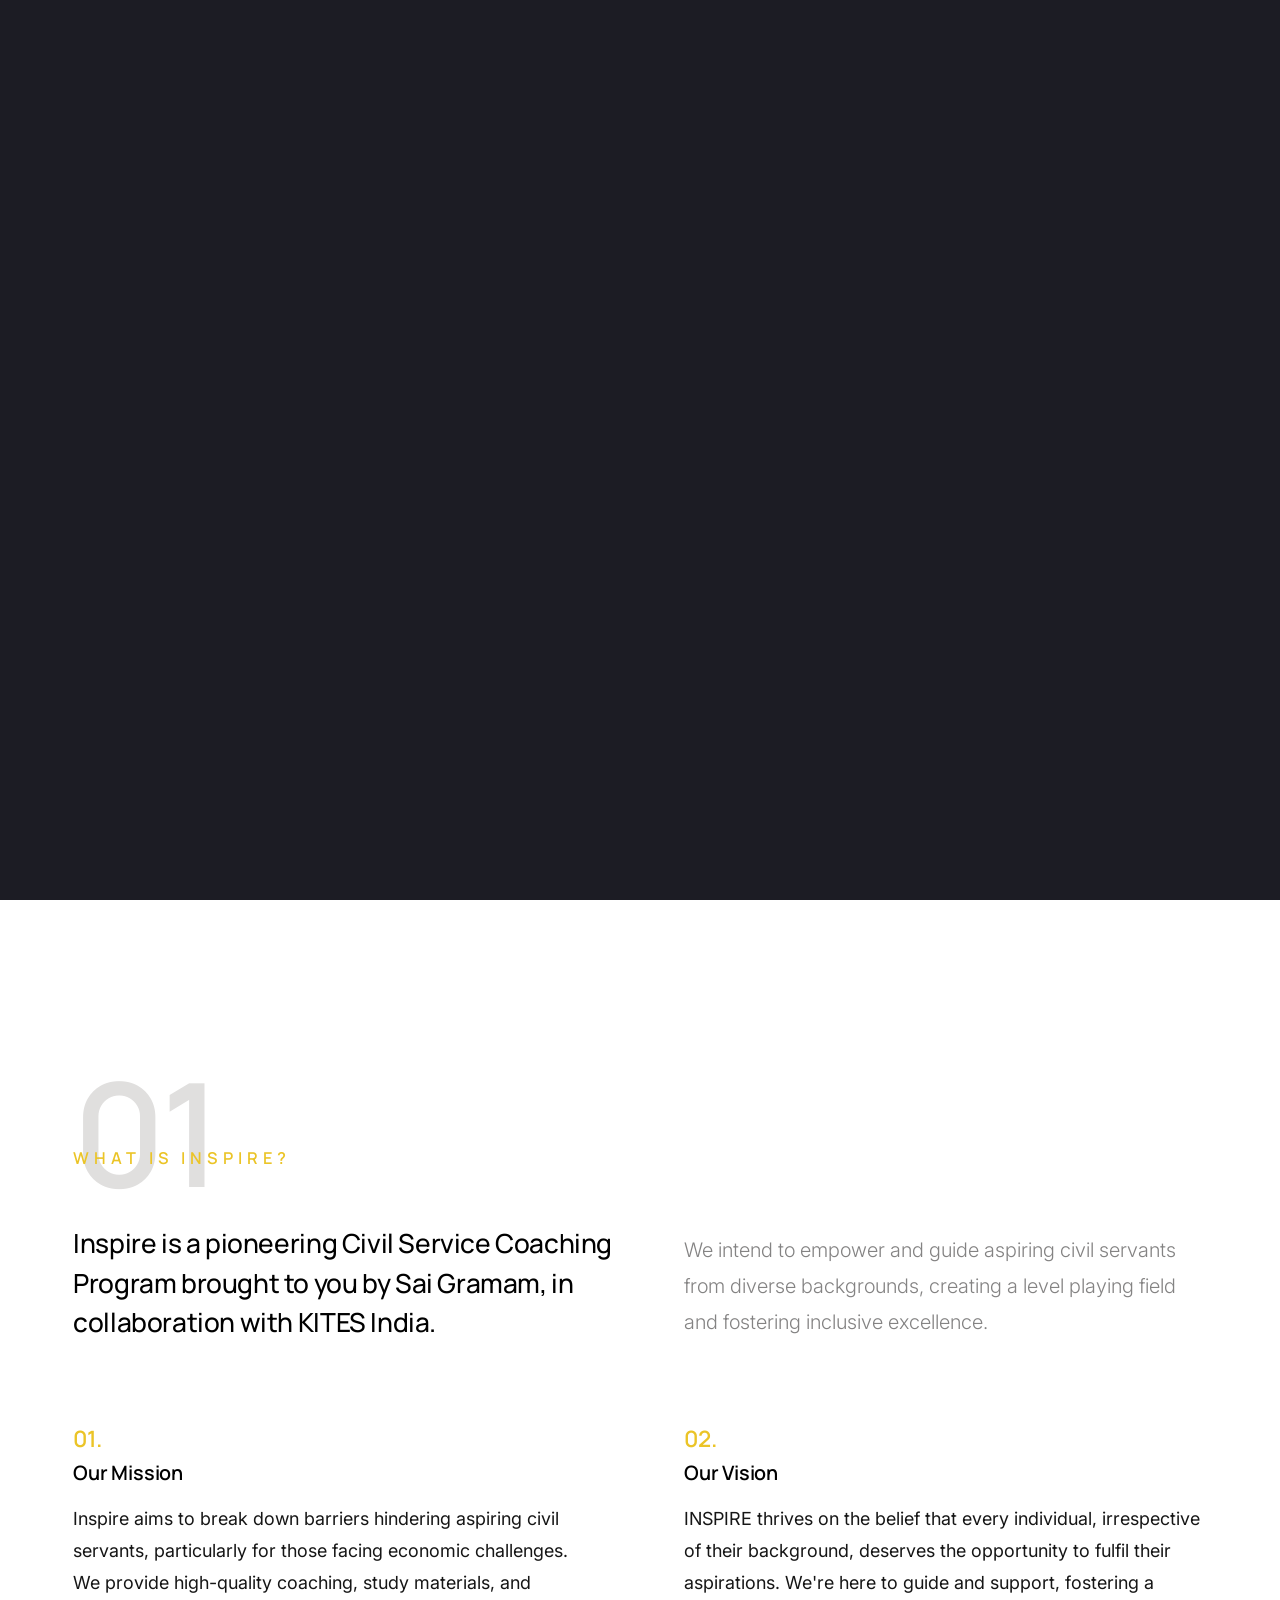
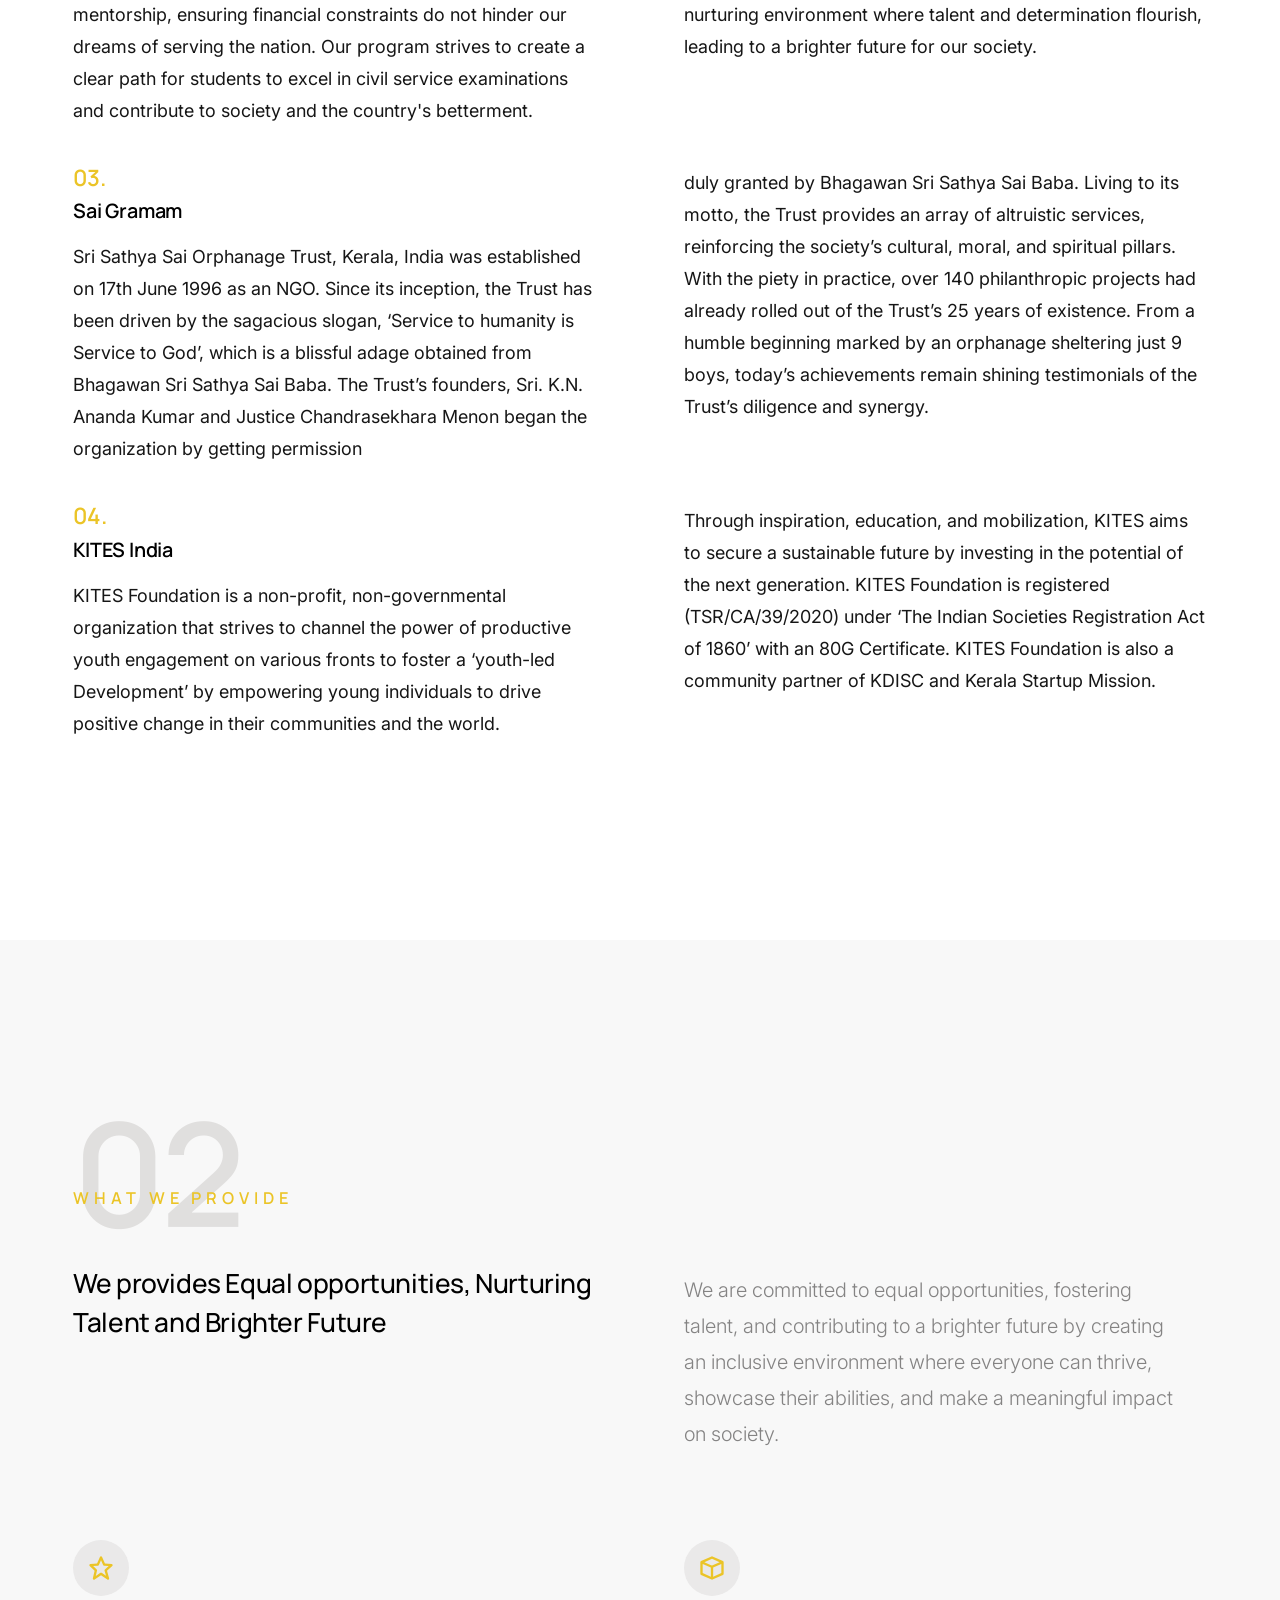
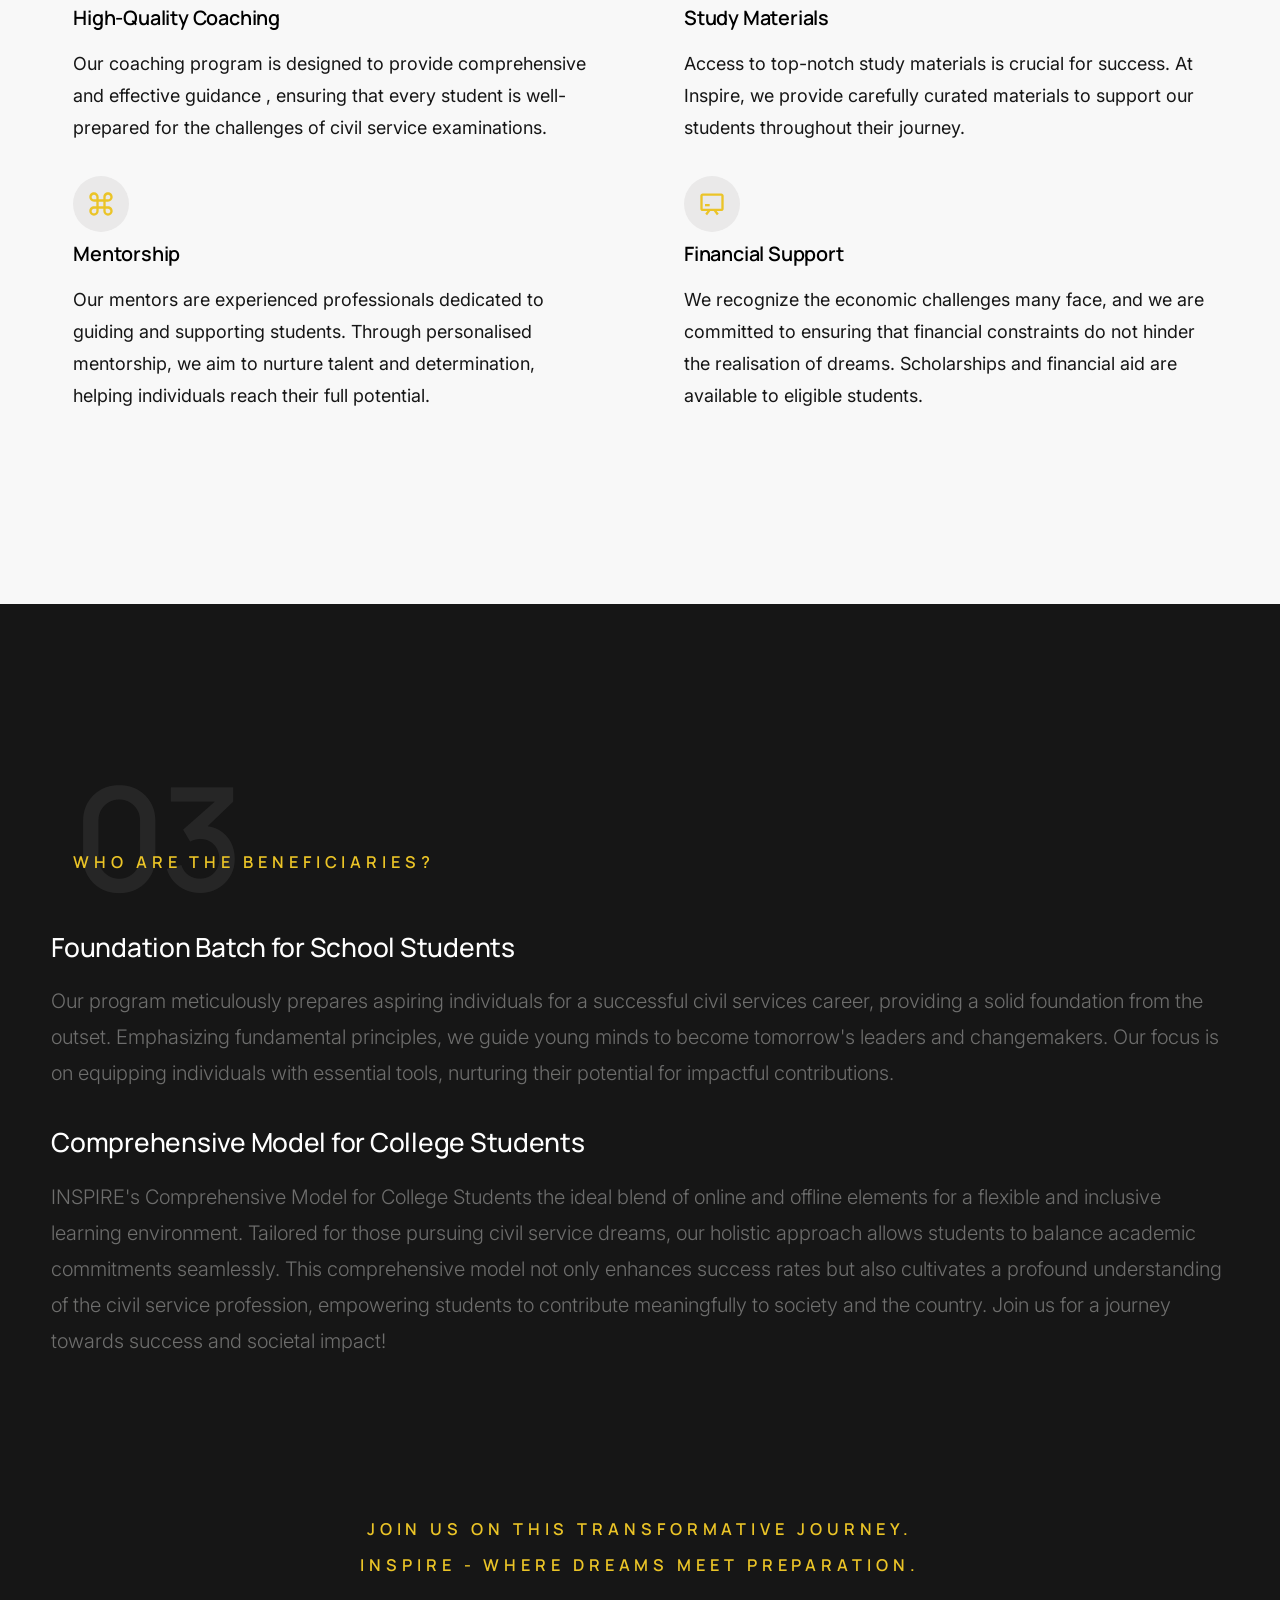
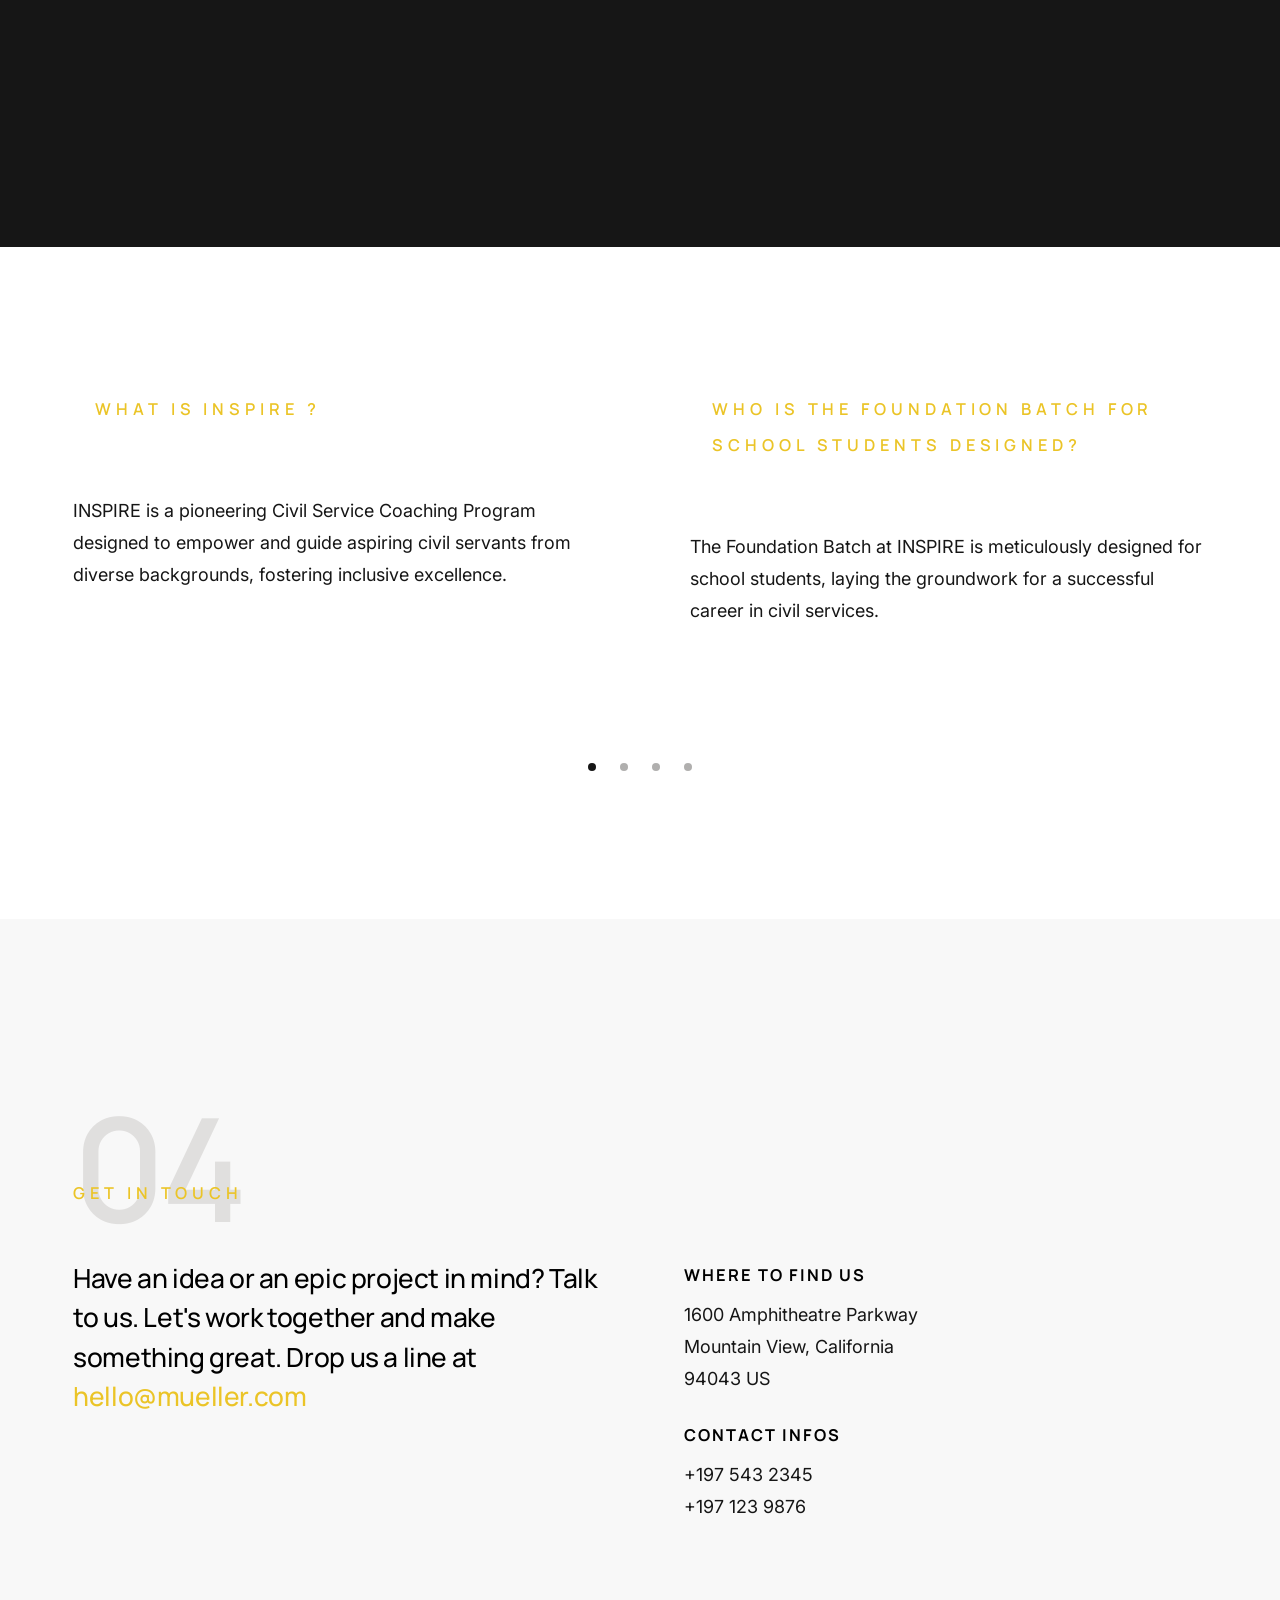
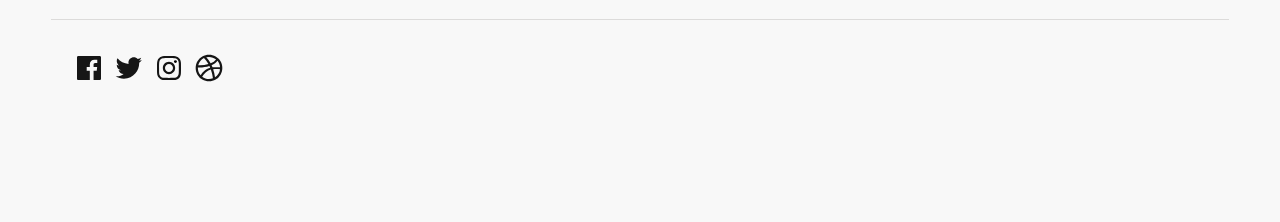
==== index.html @ 1f8c191c "second commit" ====
<!DOCTYPE html>
<html lang="en" class="no-js" >
<head>

    <!--- basic page needs
    ================================================== -->
    <meta charset="utf-8">
    <meta name="viewport" content="width=device-width, initial-scale=1">
    <title>Mueller</title>

    <script>
        document.documentElement.classList.remove('no-js');
        document.documentElement.classList.add('js');
    </script>

    <!-- CSS
    ================================================== -->
    <link rel="stylesheet" href="css/vendor.css">
    <link rel="stylesheet" href="css/styles.css">

    <!-- favicons
    ================================================== -->
    <link rel="apple-touch-icon" sizes="180x180" href="apple-touch-icon.png">
    <link rel="icon" type="image/png" sizes="32x32" href="favicon-32x32.png">
    <link rel="icon" type="image/png" sizes="16x16" href="favicon-16x16.png">
    <link rel="manifest" href="site.webmanifest">

</head>


<body id="top">


    <!-- preloader
    ================================================== -->
    <div id="preloader">
        <div id="loader"></div>
    </div>


    <!-- page wrap
    ================================================== -->
    <div id="page" class="s-pagewrap">


        <!-- # site header 
        ================================================== -->
        <header class="s-header">

            <div class="row s-header__inner">

                <div class="s-header__block">
                    <div class="s-header__logo">
                        
                    </div>

                    <a class="s-header__menu-toggle" href="#0"><span>Menu</span></a>
                </div> <!-- end s-header__block -->

                <nav class="s-header__nav">
    
                    <ul class="s-header__menu-links">
                        <li class="current"><a href="#intro" class="smoothscroll">Intro</a></li>
                        <li><a href="#about" class="smoothscroll">About</a></li>
                        <li><a href="#services" class="smoothscroll">Services</a></li>
                        <li><a href="#folio" class="smoothscroll">Work</a></li>
                        <li><a href="#footer" class="smoothscroll">Contact</a></li>
                    </ul> <!-- s-header__menu-links -->

                    <ul class="s-header__social">
                        <li>
                            <a href="">
                                <svg xmlns="http://www.w3.org/2000/svg" width="24" height="24" viewBox="0 0 24 24" style="fill:rgba(0, 0, 0, 1);transform:;-ms-filter:"><path d="M20,3H4C3.447,3,3,3.448,3,4v16c0,0.552,0.447,1,1,1h8.615v-6.96h-2.338v-2.725h2.338v-2c0-2.325,1.42-3.592,3.5-3.592 c0.699-0.002,1.399,0.034,2.095,0.107v2.42h-1.435c-1.128,0-1.348,0.538-1.348,1.325v1.735h2.697l-0.35,2.725h-2.348V21H20 c0.553,0,1-0.448,1-1V4C21,3.448,20.553,3,20,3z"></path></svg>
                                <span class="u-screen-reader-text">Facebook</span>
                            </a>
                        </li>
                        <li>
                            <a href="">
                                <svg xmlns="http://www.w3.org/2000/svg" width="24" height="24" viewBox="0 0 24 24" style="fill:rgba(0, 0, 0, 1);transform:;-ms-filter:"><path d="M19.633,7.997c0.013,0.175,0.013,0.349,0.013,0.523c0,5.325-4.053,11.461-11.46,11.461c-2.282,0-4.402-0.661-6.186-1.809 c0.324,0.037,0.636,0.05,0.973,0.05c1.883,0,3.616-0.636,5.001-1.721c-1.771-0.037-3.255-1.197-3.767-2.793 c0.249,0.037,0.499,0.062,0.761,0.062c0.361,0,0.724-0.05,1.061-0.137c-1.847-0.374-3.23-1.995-3.23-3.953v-0.05 c0.537,0.299,1.16,0.486,1.82,0.511C3.534,9.419,2.823,8.184,2.823,6.787c0-0.748,0.199-1.434,0.548-2.032 c1.983,2.443,4.964,4.04,8.306,4.215c-0.062-0.3-0.1-0.611-0.1-0.923c0-2.22,1.796-4.028,4.028-4.028 c1.16,0,2.207,0.486,2.943,1.272c0.91-0.175,1.782-0.512,2.556-0.973c-0.299,0.935-0.936,1.721-1.771,2.22 c0.811-0.088,1.597-0.312,2.319-0.624C21.104,6.712,20.419,7.423,19.633,7.997z"></path></svg>
                                <span class="u-screen-reader-text">Twitter</span>
                            </a>
                        </li>
                        <li>
                            <a href="">
                                <svg xmlns="http://www.w3.org/2000/svg" width="24" height="24" viewBox="0 0 24 24" style="fill:rgba(0, 0, 0, 1);transform:;-ms-filter:"><path d="M11.999,7.377c-2.554,0-4.623,2.07-4.623,4.623c0,2.554,2.069,4.624,4.623,4.624c2.552,0,4.623-2.07,4.623-4.624 C16.622,9.447,14.551,7.377,11.999,7.377L11.999,7.377z M11.999,15.004c-1.659,0-3.004-1.345-3.004-3.003 c0-1.659,1.345-3.003,3.004-3.003s3.002,1.344,3.002,3.003C15.001,13.659,13.658,15.004,11.999,15.004L11.999,15.004z"></path><circle cx="16.806" cy="7.207" r="1.078"></circle><path d="M20.533,6.111c-0.469-1.209-1.424-2.165-2.633-2.632c-0.699-0.263-1.438-0.404-2.186-0.42 c-0.963-0.042-1.268-0.054-3.71-0.054s-2.755,0-3.71,0.054C7.548,3.074,6.809,3.215,6.11,3.479C4.9,3.946,3.945,4.902,3.477,6.111 c-0.263,0.7-0.404,1.438-0.419,2.186c-0.043,0.962-0.056,1.267-0.056,3.71c0,2.442,0,2.753,0.056,3.71 c0.015,0.748,0.156,1.486,0.419,2.187c0.469,1.208,1.424,2.164,2.634,2.632c0.696,0.272,1.435,0.426,2.185,0.45 c0.963,0.042,1.268,0.055,3.71,0.055s2.755,0,3.71-0.055c0.747-0.015,1.486-0.157,2.186-0.419c1.209-0.469,2.164-1.424,2.633-2.633 c0.263-0.7,0.404-1.438,0.419-2.186c0.043-0.962,0.056-1.267,0.056-3.71s0-2.753-0.056-3.71C20.941,7.57,20.801,6.819,20.533,6.111z M19.315,15.643c-0.007,0.576-0.111,1.147-0.311,1.688c-0.305,0.787-0.926,1.409-1.712,1.711c-0.535,0.199-1.099,0.303-1.67,0.311 c-0.95,0.044-1.218,0.055-3.654,0.055c-2.438,0-2.687,0-3.655-0.055c-0.569-0.007-1.135-0.112-1.669-0.311 c-0.789-0.301-1.414-0.923-1.719-1.711c-0.196-0.534-0.302-1.099-0.311-1.669c-0.043-0.95-0.053-1.218-0.053-3.654 c0-2.437,0-2.686,0.053-3.655c0.007-0.576,0.111-1.146,0.311-1.687c0.305-0.789,0.93-1.41,1.719-1.712 c0.534-0.198,1.1-0.303,1.669-0.311c0.951-0.043,1.218-0.055,3.655-0.055c2.437,0,2.687,0,3.654,0.055 c0.571,0.007,1.135,0.112,1.67,0.311c0.786,0.303,1.407,0.925,1.712,1.712c0.196,0.534,0.302,1.099,0.311,1.669 c0.043,0.951,0.054,1.218,0.054,3.655c0,2.436,0,2.698-0.043,3.654H19.315z"></path></svg>
                                <span class="u-screen-reader-text">Instagram</span>
                            </a>
                        </li>
                        <li>
                            <a href="">
                                <svg xmlns="http://www.w3.org/2000/svg" width="24" height="24" viewBox="0 0 24 24" style="fill: rgba(0, 0, 0, 1);transform: ;msFilter:;"><path d="M20.66 6.98a9.932 9.932 0 0 0-3.641-3.64C15.486 2.447 13.813 2 12 2s-3.486.447-5.02 1.34c-1.533.893-2.747 2.107-3.64 3.64S2 10.187 2 12s.446 3.487 1.34 5.02a9.924 9.924 0 0 0 3.641 3.64C8.514 21.553 10.187 22 12 22s3.486-.447 5.02-1.34a9.932 9.932 0 0 0 3.641-3.64C21.554 15.487 22 13.813 22 12s-.446-3.487-1.34-5.02zM12 3.66c2 0 3.772.64 5.32 1.919-.92 1.174-2.286 2.14-4.1 2.9-1.002-1.813-2.088-3.327-3.261-4.54A7.715 7.715 0 0 1 12 3.66zM5.51 6.8a8.116 8.116 0 0 1 2.711-2.22c1.212 1.201 2.325 2.7 3.34 4.5-2 .6-4.114.9-6.341.9-.573 0-1.006-.013-1.3-.04A8.549 8.549 0 0 1 5.51 6.8zM3.66 12c0-.054.003-.12.01-.2.007-.08.01-.146.01-.2.254.014.641.02 1.161.02 2.666 0 5.146-.367 7.439-1.1.187.373.381.793.58 1.26-1.32.293-2.674 1.006-4.061 2.14S6.4 16.247 5.76 17.5c-1.4-1.587-2.1-3.42-2.1-5.5zM12 20.34c-1.894 0-3.594-.587-5.101-1.759.601-1.187 1.524-2.322 2.771-3.401 1.246-1.08 2.483-1.753 3.71-2.02a29.441 29.441 0 0 1 1.56 6.62 8.166 8.166 0 0 1-2.94.56zm7.08-3.96a8.351 8.351 0 0 1-2.58 2.621c-.24-2.08-.7-4.107-1.379-6.081.932-.066 1.765-.1 2.5-.1.799 0 1.686.034 2.659.1a8.098 8.098 0 0 1-1.2 3.46zm-1.24-5c-1.16 0-2.233.047-3.22.14a27.053 27.053 0 0 0-.68-1.62c2.066-.906 3.532-2.006 4.399-3.3 1.2 1.414 1.854 3.027 1.96 4.84-.812-.04-1.632-.06-2.459-.06z"></path></svg>
                                <span class="u-screen-reader-text">Dribbble</span>
                            </a>
                        </li>
                    </ul> <!-- s-header__social -->
    
                </nav> <!-- end s-header__nav -->

            </div> <!-- end s-header__inner -->

        </header> <!-- end s-header -->


        <!-- # site-content
        ================================================== -->
        <section id="content" class="s-content">


            <!-- intro
            ----------------------------------------------- -->
            <section id="intro" class="s-intro target-section">

                <div class="s-intro__bg"></div>

                <div class="row s-intro__content">

                    <div class="s-intro__content-bg"></div>

                    <div class="column lg-12 s-intro__content-inner">
                        
                        <h1 class="s-intro__content-title">
                            INSPIRE<br>
                            A Pioneering Civil <br>
                             Service  Coaching <br>
                             Program.
                           
                        </h1>
                    

                        <!--<div class="s-intro__content-buttons">
                            <a href="#download" class="btn btn--stroke s-intro__content-btn smoothscroll">More About Us</a>
                            <a href="https://player.vimeo.com/video/14592941?color=f26522&title=0&byline=0&portrait=0" class="s-intro__content-video-btn">
                                <svg xmlns="http://www.w3.org/2000/svg" width="24" height="24" viewBox="0 0 24 24" style="fill: rgba(0, 0, 0, 1);transform: ;msFilter:;"><path d="M7 6v12l10-6z"></path></svg>
                            </a>
                        </div>
                    -->
                    </div> <!-- s-intro__content-inner -->

                </div> <!-- s-intro__content -->

                <div class="s-intro__scroll-down">
                    <a href="#about" class="smoothscroll">
                        <span>Scroll Down</span>
                    </a>
                </div> <!-- s-intro__scroll-down -->

            </section> <!-- end s-intro -->


            <!-- about
            ----------------------------------------------- -->
            <section id="about" class="s-about target-section">

                <div class="row section-header" data-num="01">
                    <h3 class="column lg-12 section-header__pretitle pretitle text-pretitle">What is Inspire?
                    </h3>
                    <div class="column lg-6 stack-on-1100 section-header__primary">
                        <h2 class="title text-display-1">
                            Inspire is a pioneering Civil Service Coaching Program brought to you by Sai Gramam, in collaboration with KITES India.
                        </h2>
                    </div>
                    <div class="column lg-6 stack-on-1100 section-header__secondary">
                        <p class="desc">
                            We intend to empower and guide aspiring civil servants from diverse backgrounds, creating a level playing field and fostering inclusive excellence.
                        </p>
                    </div>
                </div> <!-- end section-header -->

                <div class="row process-list list-block show-ctr block-lg-one-half block-tab-whole">
    
                    <div class="column list-block__item">
                        <div class="list-block__title">
                            <h3 class="h5"> Our Mission 
                            </h3>
                        </div>
                        <div class="list-block__text">
                            <p>
                            Inspire aims to break down barriers hindering aspiring civil servants, particularly for those facing economic challenges. 
                            We provide high-quality coaching, study materials, and mentorship, ensuring financial constraints do not hinder our dreams of serving the nation.
                             Our program strives to create a clear path for students to excel in civil service examinations and contribute to society and the country's betterment.

                            </p>
                        </div>
                    </div> <!-- end list-block__item -->

                    <div class="column list-block__item">
                        <div class="list-block__title">
                            <h3 class="h5">Our Vision </h3>
                        </div>
                        <div class="list-block__text">
                            <p>
                            INSPIRE thrives on the belief that every individual, irrespective of their background, deserves the opportunity to fulfil their aspirations.
                            We're here to guide and support, fostering a nurturing environment where talent and determination flourish, leading to a brighter future for our society.

                            </p>
                        </div>
                    </div> <!-- end list-block__item -->
        
                    <div class="column list-block__item">
                        <div class="list-block__title">
                            <h3 class="h5">Sai Gramam
                            </h3>
                        </div>
                        <div class="list-block__text">
                            <p>
                             Sri Sathya Sai Orphanage Trust, Kerala, India was established on 17th June 1996 as an NGO.
                              Since its inception, the Trust has been driven by the sagacious slogan, ‘Service to humanity is Service to God’, which is a blissful adage obtained from Bhagawan Sri Sathya Sai Baba.  The Trust’s founders, Sri. K.N. Ananda Kumar and Justice Chandrasekhara Menon
                              began the organization by getting permission
                            </p>
                        </div>
                    </div> <!-- end list-block__item -->
        
                    <div class="column list-block__item">
                       
                        <div class="list-block__text">
                            <p>
                                duly granted by Bhagawan Sri Sathya Sai Baba. Living to its motto, the Trust provides an array of altruistic services, reinforcing the society’s cultural, moral, and spiritual pillars.
                                With the piety in practice, over 140 philanthropic projects had already rolled out of the Trust’s 25 years of existence. From a humble beginning marked by an orphanage sheltering just 9 boys, today’s achievements remain shining testimonials of the Trust’s diligence and synergy. 
 
                            </p>
                        </div>
                    </div> <!-- end list-block__item -->
                    <div class="column list-block__item">
                        <div class="list-block__title">
                            <h3 class="h5">KITES India

                            </h3>
                        </div>
                        <div class="list-block__text">
                            <p>
                            KITES Foundation is a non-profit, non-governmental organization that strives to channel the power of productive youth engagement on various fronts to foster a ‘youth-led Development’ by empowering young individuals to drive positive change in their communities and the world. 
                         
                            </p>
                        </div>
                    </div> 
                    <div class="column list-block__item">
                       
                        <div class="list-block__text">
                            <p>
                                Through inspiration, education, and mobilization, KITES aims to secure a sustainable future by investing in the potential of the next generation. KITES Foundation is registered (TSR/CA/39/2020) under ‘The Indian Societies Registration Act of 1860’ with an 80G Certificate.
                                 KITES Foundation is also a community partner of KDISC and Kerala Startup Mission.

                              
                            </p>
                        </div>
                    </div> <!-
                </div> <!-- end process-list -->

            </section> <!-- end s-about -->


            <!-- services
            ----------------------------------------------- -->
            <section id="services" class="s-services target-section">

                <div class="row section-header" data-num="02">
                    <h3 class="column lg-12 section-header__pretitle text-pretitle">What We provide</h3>
                    <div class="column lg-6 stack-on-1100 section-header__primary">
                        <h2 class="title text-display-1">
                            We provides Equal opportunities, Nurturing Talent and Brighter Future
                        </h2>
                    </div>
                    <div class="column lg-6 stack-on-1100 section-header__secondary">
                        <p class="desc">
                            We are committed to equal opportunities, fostering talent, and contributing to a 
                            brighter future by creating an inclusive environment where everyone can thrive, 
                            showcase their abilities, and make a meaningful impact on society.
                        </p>
                    </div>
                </div> <!-- end section-header -->

                <div class="row services-list list-block block-lg-one-half block-tab-whole">
    
                    <div class="column list-block__item">
                        <div class="list-block__title">
                            <div class="list-block__icon">
                                <svg xmlns="http://www.w3.org/2000/svg" width="24" height="24" viewBox="0 0 24 24" style="fill: rgba(0, 0, 0, 1);transform: ;msFilter:;"><path d="m6.516 14.323-1.49 6.452a.998.998 0 0 0 1.529 1.057L12 18.202l5.445 3.63a1.001 1.001 0 0 0 1.517-1.106l-1.829-6.4 4.536-4.082a1 1 0 0 0-.59-1.74l-5.701-.454-2.467-5.461a.998.998 0 0 0-1.822 0L8.622 8.05l-5.701.453a1 1 0 0 0-.619 1.713l4.214 4.107zm2.853-4.326a.998.998 0 0 0 .832-.586L12 5.43l1.799 3.981a.998.998 0 0 0 .832.586l3.972.315-3.271 2.944c-.284.256-.397.65-.293 1.018l1.253 4.385-3.736-2.491a.995.995 0 0 0-1.109 0l-3.904 2.603 1.05-4.546a1 1 0 0 0-.276-.94l-3.038-2.962 4.09-.326z"></path></svg>
                            </div>
                            <h3 class="h5">High-Quality Coaching</h3>
                        </div>
                        <div class="list-block__text">
                            <p>
                                Our coaching program is designed to provide comprehensive and effective guidance
                                , ensuring that every student is well-prepared for the challenges of civil service examinations.
                            </p>
                        </div>
                    </div> <!-- end list-block__item -->
        
                    <div class="column list-block__item">
                        <div class="list-block__title">
                            <div class="list-block__icon">
                                <svg xmlns="http://www.w3.org/2000/svg" width="24" height="24" viewBox="0 0 24 24" style="fill: rgba(0, 0, 0, 1);transform: ;msFilter:;"><path d="m21.406 6.086-9-4a1.001 1.001 0 0 0-.813 0l-9 4c-.02.009-.034.024-.054.035-.028.014-.058.023-.084.04-.022.015-.039.034-.06.05a.87.87 0 0 0-.19.194c-.02.028-.041.053-.059.081a1.119 1.119 0 0 0-.076.165c-.009.027-.023.052-.031.079A1.013 1.013 0 0 0 2 7v10c0 .396.232.753.594.914l9 4c.13.058.268.086.406.086a.997.997 0 0 0 .402-.096l.004.01 9-4A.999.999 0 0 0 22 17V7a.999.999 0 0 0-.594-.914zM12 4.095 18.538 7 12 9.905l-1.308-.581L5.463 7 12 4.095zM4 16.351V8.539l7 3.111v7.811l-7-3.11zm9 3.11V11.65l7-3.111v7.812l-7 3.11z"></path></svg>
                            </div>
                            <h3 class="h5">Study Materials</h3>
                        </div>
                        <div class="list-block__text">
                            <p>
                                Access to top-notch study materials is crucial for success. 
                                At Inspire, we provide carefully curated materials to support our students throughout their journey.
                            </p>
                        </div>
                    </div> <!-- end list-block__item -->
        
                    <div class="column list-block__item">
                        <div class="list-block__title">
                            <div class="list-block__icon">
                                <svg xmlns="http://www.w3.org/2000/svg" width="24" height="24" viewBox="0 0 24 24" style="fill: rgba(0, 0, 0, 1);transform: ;msFilter:;"><path d="M6 14c-2.206 0-4 1.794-4 4s1.794 4 4 4a4.003 4.003 0 0 0 3.998-3.98H10V16h4v2.039h.004A4.002 4.002 0 0 0 18 22c2.206 0 4-1.794 4-4s-1.794-4-4-4h-2v-4h2c2.206 0 4-1.794 4-4s-1.794-4-4-4-4 1.794-4 4v2h-4V5.98h-.002A4.003 4.003 0 0 0 6 2C3.794 2 2 3.794 2 6s1.794 4 4 4h2v4H6zm2 4c0 1.122-.879 2-2 2s-2-.878-2-2 .879-2 2-2h2v2zm10-2c1.121 0 2 .878 2 2s-.879 2-2 2-2-.878-2-2v-2h2zM16 6c0-1.122.879-2 2-2s2 .878 2 2-.879 2-2 2h-2V6zM6 8c-1.121 0-2-.878-2-2s.879-2 2-2 2 .878 2 2v2H6zm4 2h4v4h-4v-4z"></path></svg>
                            </div>
                            <h3 class="h5">Mentorship</h3>
                        </div>
                        <div class="list-block__text">
                            <p>
                             Our mentors are experienced professionals dedicated to guiding and supporting students.
                              Through personalised mentorship, we aim to nurture talent and determination, helping individuals reach their full potential.

                            </p>
                        </div>
                    </div> <!-- end list-block__item -->
        
                    <div class="column list-block__item">
                        <div class="list-block__title">
                            <div class="list-block__icon">
                                <svg xmlns="http://www.w3.org/2000/svg" width="24" height="24" viewBox="0 0 24 24" style="fill: rgba(0, 0, 0, 1);transform: ;msFilter:;"><path d="M20 3H4c-1.103 0-2 .897-2 2v11c0 1.103.897 2 2 2h4l-1.8 2.4 1.6 1.2 2.7-3.6h3l2.7 3.6 1.6-1.2L16 18h4c1.103 0 2-.897 2-2V5c0-1.103-.897-2-2-2zM4 16V5h16l.001 11H4z"></path><path d="M6 12h4v2H6z"></path></svg>
                            </div>
                            <h3 class="h5">Financial Support</h3>
                        </div>
                        <div class="list-block__text">
                            <p>
                             We recognize the economic challenges many face, and we are committed to ensuring that financial constraints do not hinder the realisation of dreams.
                              Scholarships and financial aid are available to eligible students.

                            </p>
                        </div>
                    </div> <!-- end list-block__item -->

                    
        
                    
        
                </div> <!-- end process-list -->

            </section> <!-- end s-services -->


            <!-- portfolio
            ----------------------------------------------- -->
            <section id="folio" class="s-folio target-section">

                <div class="row section-header light-on-dark" data-num="03">
                    <h3 class="column lg-12 section-header__pretitle text-pretitle">Who are the beneficiaries?
                    </h3>
                    
                    
                    <div class="colum">
                        <div class="list-block__titl">
                            <h3 class="title text-display-1"> Foundation Batch for School Students
                            </h3>
                        </div>
                        <div class="list-block__text">
                            <p= class="desc">
                                Our program meticulously prepares aspiring individuals for a successful civil services career, providing a solid foundation from the outset. Emphasizing fundamental principles, we guide young minds to become tomorrow's leaders and changemakers. Our focus is on equipping individuals with essential tools, nurturing their potential for impactful contributions.
                            </p>
                        </div>
                    </div>
                    <div class="colum">
                        <div class="list-block__titl">
                            <h3 class="title text-display-1">Comprehensive Model for College Students

                            </h3>
                        </div>
                        <div class="list-block__text">
                            <p= class="desc">
                                INSPIRE's Comprehensive Model for College Students  the ideal blend of online and offline elements for a flexible and inclusive learning environment. Tailored for those pursuing civil service dreams, our holistic approach allows students to balance academic commitments seamlessly. This comprehensive model not only enhances success rates but also cultivates a profound understanding of the civil service profession, empowering students to contribute meaningfully to society and the country. Join us for a journey towards success and societal impact!

                            </p>
                        </div>
                    </div>
                </div> 


                <!-- modal templates popup
                -------------------------------------------- -->
               
                <!-- clients
                -------------------------------------------- -->
                <div class="s-clients row">
                    <div class="column lg-12">

                        <div class="row section-header">
                            <div class="column lg-12">
                                <h3 class="column lg-12 section-header__pretitle text-pretitle">Join us on this transformative journey.<br> INSPIRE - Where Dreams Meet Preparation.</h3>
                            </div>
                        </div> <!-- end section-header -->
    
                        
                    </div> <!-- end column lg-12 -->
                </div> <!-- end s-clients -->

            </section> <!-- end s-folio -->


            <!-- testimonials
            ----------------------------------------------- -->
            <section id="testimonials" class="s-testimonials">

                <div class="row s-testimonials__content">
                    <div class="column lg-12">
        
                        <div class="swiper-container s-testimonials__slider">
        
                            <div class="swiper-wrapper">
    
                                <div class="s-testimonials__slide swiper-slide">
                                    <div class="s-testimonials__author">
                                     
                                          <h3 class="column lg-12 section-header__pretitle text-pretitle">What is INSPIRE ?</h3>
                                          
                                       
                                    </div>
                                    <p>
                                    INSPIRE is a pioneering Civil Service Coaching Program designed to empower and guide aspiring civil servants from diverse backgrounds, fostering inclusive excellence.
                                    </p>
                                </div> <!-- end s-testimonials__slide -->
                
                                <div class="s-testimonials__slide swiper-slide">
                                    <div class="s-testimonials__author">
                                        <h3 class="column lg-12 section-header__pretitle text-pretitle">Who is the Foundation Batch for School Students designed?</h3>
                                          
                                       
                                        
                                    </div>
                                    <p>
                                    The Foundation Batch at INSPIRE is meticulously designed for school students, laying the groundwork for a successful career in civil services.

                                    </p>
                                </div> <!-- end s-testimonials__slide -->
                
                                <div class="s-testimonials__slide swiper-slide">
                                    <div class="s-testimonials__author">
                                        <h3 class="column lg-12 section-header__pretitle text-pretitle">What does the Comprehensive Model for College Students offer?
                                        </h3>
                                        
                                    </div>
                                    <p>
                                        The Comprehensive Model at INSPIRE is tailor-made for college students, providing a holistic approach to civil service exam preparation through a blend of online and offline elements.
                                    </p>
                                </div> <!-- end s-testimonials__slide -->
        
                                <div class="s-testimonials__slide swiper-slide">
                                    <div class="s-testimonials__author">
                                        <h3 class="column lg-12 section-header__pretitle text-pretitle">How does INSPIRE address financial constraints for aspiring civil servants?
                                            </h3>
                                    </div>
                                    <p>
                                        INSPIRE ensures that financial constraints do not hinder the dreams of aspiring civil servants by providing high-quality coaching, study materials, and mentorship, and offering scholarships and financial aid.

                                    </p>
                                </div> <!-- end s-testimonials__slide -->
                                
                                <div class="s-testimonials__slide swiper-slide">
                                    <div class="s-testimonials__author">
                                        <h3 class="column lg-12 section-header__pretitle text-pretitle">What is the goal of INSPIRE's programs?

                                            ?</h3>
                                    </div>
                                    <p>
                                        INSPIRE aims to create a clear path for students to excel in civil service examinations, contributing to society and the betterment of the country. The ultimate goal is to empower individuals, irrespective of their background, to fulfill their aspirations.

                                    </p>
                                </div>

                                
            
                            </div> <!-- end swiper-wrapper -->
                            
                            
                            <div class="swiper-pagination"></div>
        
                        </div> <!-- end swiper-container -->
        
                    </div> <!-- end column -->
                </div> <!-- end s-testimonials__content -->

            </section> <!-- end testimonials -->

        </section>  <!-- end content -->


        <!-- # site-footer
        ================================================== -->
        <footer id="footer" class="s-footer target-section">

            <div class="row section-header" data-num="04">
                <h3 class="column lg-12 section-header__pretitle text-pretitle">Get In Touch</h3>
                <div class="column lg-6 stack-on-1100 section-header__primary">
                    <h2 class="title text-display-1">
                    Have an idea or an epic project in mind? Talk to us. 
                    Let's work together and make something great. 
                    Drop us a line at <a href="mailto:#0" title="">hello@mueller.com</a>
                    </h2>
                </div>    
                <div class="column lg-6 stack-on-1100 section-header__secondary">
                    
                    <div class="contact-block">
                        <h6>Where To Find Us</h6>
                        <p>
                        1600 Amphitheatre Parkway <br>
                        Mountain View, California <br>
                        94043  US
                        </p>
                    </div>

                    <div class="contact-block">
                        <h6>Contact Infos</h6>
                        <ul class="contact-list">
                            <li><a href="tel:197-543-2345">+197 543 2345</a></li>
                            <li><a href="tel:197-123-9876">+197 123 9876</a></li>
                        </ul>
                    </div>

                </div>
            </div> <!-- end section-header -->

           

            <div class="row s-footer__bottom">

                <div class="column lg-6 tab-12 s-footer__bottom-left">
                    <ul class="s-footer__social">
                        <li>
                            <a href="">
                                <svg xmlns="http://www.w3.org/2000/svg" width="24" height="24" viewBox="0 0 24 24" style="fill:rgba(0, 0, 0, 1);transform:;-ms-filter:"><path d="M20,3H4C3.447,3,3,3.448,3,4v16c0,0.552,0.447,1,1,1h8.615v-6.96h-2.338v-2.725h2.338v-2c0-2.325,1.42-3.592,3.5-3.592 c0.699-0.002,1.399,0.034,2.095,0.107v2.42h-1.435c-1.128,0-1.348,0.538-1.348,1.325v1.735h2.697l-0.35,2.725h-2.348V21H20 c0.553,0,1-0.448,1-1V4C21,3.448,20.553,3,20,3z"></path></svg>
                                <span class="u-screen-reader-text">Facebook</span>
                            </a>
                        </li>
                        <li>
                            <a href="">
                                <svg xmlns="http://www.w3.org/2000/svg" width="24" height="24" viewBox="0 0 24 24" style="fill:rgba(0, 0, 0, 1);transform:;-ms-filter:"><path d="M19.633,7.997c0.013,0.175,0.013,0.349,0.013,0.523c0,5.325-4.053,11.461-11.46,11.461c-2.282,0-4.402-0.661-6.186-1.809 c0.324,0.037,0.636,0.05,0.973,0.05c1.883,0,3.616-0.636,5.001-1.721c-1.771-0.037-3.255-1.197-3.767-2.793 c0.249,0.037,0.499,0.062,0.761,0.062c0.361,0,0.724-0.05,1.061-0.137c-1.847-0.374-3.23-1.995-3.23-3.953v-0.05 c0.537,0.299,1.16,0.486,1.82,0.511C3.534,9.419,2.823,8.184,2.823,6.787c0-0.748,0.199-1.434,0.548-2.032 c1.983,2.443,4.964,4.04,8.306,4.215c-0.062-0.3-0.1-0.611-0.1-0.923c0-2.22,1.796-4.028,4.028-4.028 c1.16,0,2.207,0.486,2.943,1.272c0.91-0.175,1.782-0.512,2.556-0.973c-0.299,0.935-0.936,1.721-1.771,2.22 c0.811-0.088,1.597-0.312,2.319-0.624C21.104,6.712,20.419,7.423,19.633,7.997z"></path></svg>
                                <span class="u-screen-reader-text">Twitter</span>
                            </a>
                        </li>
                        <li>
                            <a href="">
                                <svg xmlns="http://www.w3.org/2000/svg" width="24" height="24" viewBox="0 0 24 24" style="fill:rgba(0, 0, 0, 1);transform:;-ms-filter:"><path d="M11.999,7.377c-2.554,0-4.623,2.07-4.623,4.623c0,2.554,2.069,4.624,4.623,4.624c2.552,0,4.623-2.07,4.623-4.624 C16.622,9.447,14.551,7.377,11.999,7.377L11.999,7.377z M11.999,15.004c-1.659,0-3.004-1.345-3.004-3.003 c0-1.659,1.345-3.003,3.004-3.003s3.002,1.344,3.002,3.003C15.001,13.659,13.658,15.004,11.999,15.004L11.999,15.004z"></path><circle cx="16.806" cy="7.207" r="1.078"></circle><path d="M20.533,6.111c-0.469-1.209-1.424-2.165-2.633-2.632c-0.699-0.263-1.438-0.404-2.186-0.42 c-0.963-0.042-1.268-0.054-3.71-0.054s-2.755,0-3.71,0.054C7.548,3.074,6.809,3.215,6.11,3.479C4.9,3.946,3.945,4.902,3.477,6.111 c-0.263,0.7-0.404,1.438-0.419,2.186c-0.043,0.962-0.056,1.267-0.056,3.71c0,2.442,0,2.753,0.056,3.71 c0.015,0.748,0.156,1.486,0.419,2.187c0.469,1.208,1.424,2.164,2.634,2.632c0.696,0.272,1.435,0.426,2.185,0.45 c0.963,0.042,1.268,0.055,3.71,0.055s2.755,0,3.71-0.055c0.747-0.015,1.486-0.157,2.186-0.419c1.209-0.469,2.164-1.424,2.633-2.633 c0.263-0.7,0.404-1.438,0.419-2.186c0.043-0.962,0.056-1.267,0.056-3.71s0-2.753-0.056-3.71C20.941,7.57,20.801,6.819,20.533,6.111z M19.315,15.643c-0.007,0.576-0.111,1.147-0.311,1.688c-0.305,0.787-0.926,1.409-1.712,1.711c-0.535,0.199-1.099,0.303-1.67,0.311 c-0.95,0.044-1.218,0.055-3.654,0.055c-2.438,0-2.687,0-3.655-0.055c-0.569-0.007-1.135-0.112-1.669-0.311 c-0.789-0.301-1.414-0.923-1.719-1.711c-0.196-0.534-0.302-1.099-0.311-1.669c-0.043-0.95-0.053-1.218-0.053-3.654 c0-2.437,0-2.686,0.053-3.655c0.007-0.576,0.111-1.146,0.311-1.687c0.305-0.789,0.93-1.41,1.719-1.712 c0.534-0.198,1.1-0.303,1.669-0.311c0.951-0.043,1.218-0.055,3.655-0.055c2.437,0,2.687,0,3.654,0.055 c0.571,0.007,1.135,0.112,1.67,0.311c0.786,0.303,1.407,0.925,1.712,1.712c0.196,0.534,0.302,1.099,0.311,1.669 c0.043,0.951,0.054,1.218,0.054,3.655c0,2.436,0,2.698-0.043,3.654H19.315z"></path></svg>
                                <span class="u-screen-reader-text">Instagram</span>
                            </a>
                        </li>
                        <li>
                            <a href="">
                                <svg xmlns="http://www.w3.org/2000/svg" width="24" height="24" viewBox="0 0 24 24" style="fill: rgba(0, 0, 0, 1);transform: ;msFilter:;"><path d="M20.66 6.98a9.932 9.932 0 0 0-3.641-3.64C15.486 2.447 13.813 2 12 2s-3.486.447-5.02 1.34c-1.533.893-2.747 2.107-3.64 3.64S2 10.187 2 12s.446 3.487 1.34 5.02a9.924 9.924 0 0 0 3.641 3.64C8.514 21.553 10.187 22 12 22s3.486-.447 5.02-1.34a9.932 9.932 0 0 0 3.641-3.64C21.554 15.487 22 13.813 22 12s-.446-3.487-1.34-5.02zM12 3.66c2 0 3.772.64 5.32 1.919-.92 1.174-2.286 2.14-4.1 2.9-1.002-1.813-2.088-3.327-3.261-4.54A7.715 7.715 0 0 1 12 3.66zM5.51 6.8a8.116 8.116 0 0 1 2.711-2.22c1.212 1.201 2.325 2.7 3.34 4.5-2 .6-4.114.9-6.341.9-.573 0-1.006-.013-1.3-.04A8.549 8.549 0 0 1 5.51 6.8zM3.66 12c0-.054.003-.12.01-.2.007-.08.01-.146.01-.2.254.014.641.02 1.161.02 2.666 0 5.146-.367 7.439-1.1.187.373.381.793.58 1.26-1.32.293-2.674 1.006-4.061 2.14S6.4 16.247 5.76 17.5c-1.4-1.587-2.1-3.42-2.1-5.5zM12 20.34c-1.894 0-3.594-.587-5.101-1.759.601-1.187 1.524-2.322 2.771-3.401 1.246-1.08 2.483-1.753 3.71-2.02a29.441 29.441 0 0 1 1.56 6.62 8.166 8.166 0 0 1-2.94.56zm7.08-3.96a8.351 8.351 0 0 1-2.58 2.621c-.24-2.08-.7-4.107-1.379-6.081.932-.066 1.765-.1 2.5-.1.799 0 1.686.034 2.659.1a8.098 8.098 0 0 1-1.2 3.46zm-1.24-5c-1.16 0-2.233.047-3.22.14a27.053 27.053 0 0 0-.68-1.62c2.066-.906 3.532-2.006 4.399-3.3 1.2 1.414 1.854 3.027 1.96 4.84-.812-.04-1.632-.06-2.459-.06z"></path></svg>
                                <span class="u-screen-reader-text">Dribbble</span>
                            </a>
                        </li>
                    </ul>
                </div>

                

            </div> <!-- s-footer__bottom -->
    
            <div class="ss-go-top">
                <a class="smoothscroll" title="Back to Top" href="#top">
                    <svg xmlns="http://www.w3.org/2000/svg" width="24" height="24" viewBox="0 0 24 24" style="fill: rgba(0, 0, 0, 1);transform: ;msFilter:;"><path d="M6 4h12v2H6zm5 10v6h2v-6h5l-6-6-6 6z"></path></svg>
                </a>
            </div> <!-- end ss-go-top -->
    
        </footer> <!-- end footer -->


    <!-- Java Script
    ================================================== -->
    <script src="js/plugins.js"></script>
    <script src="js/main.js"></script>

</body>
</html>
---- css/vendor.css ----
/* ===================================================================
 * Mueller Third-party Stylesheets
 * Template Ver. 1.0.0
 * 06-21-2022
 * -------------------------------------------------------------------
 *
 * TOC:
 * 
 * # PrismJS
 * # Swiper
 * # Basiclightbox
 *
 * ------------------------------------------------------------------- */

/* ===================================================================
 * # PrismJS 1.20.0
 *   https://prismjs.com/download.html#themes=prism-okaidia&languages=markup+css+clike+javascript+markup-templating+php 
 *   
 *   okaidia theme for JavaScript, CSS and HTML
 *   Loosely based on Monokai textmate theme by http://www.monokai.nl/
 *   @author ocodia
 * ------------------------------------------------------------------- */
code[class*="language-"],
pre[class*="language-"] {
    color           : #f8f8f2;
    background      : none;
    text-shadow     : 0 1px rgba(0, 0, 0, 0.3);
    font-family     : var(--font-mono);
    font-size       : calc(var(--text-size) * 0.9444);
    text-align      : left;
    white-space     : pre;
    word-spacing    : normal;
    word-break      : normal;
    word-wrap       : normal;
    line-height     : var(--vspace-1);
    -moz-tab-size   : 4;
    -o-tab-size     : 4;
    tab-size        : 4;
    -webkit-hyphens : none;
    -moz-hyphens    : none;
    -ms-hyphens     : none;
    hyphens         : none;
}

/* Code blocks */
pre[class*="language-"] {
    padding  : var(--vspace-0_5) 0 var(--vspace-1);
    margin   : var(--vspace-1) 0;
    overflow : auto;
}

:not(pre)>code[class*="language-"],
pre[class*="language-"] {
    background : #272822;
}

/* Inline code */
:not(pre)>code[class*="language-"] {
    padding     : .1em;
    white-space : normal;
}

.token.comment,
.token.prolog,
.token.doctype,
.token.cdata {
    color : slategray;
}

.token.punctuation {
    color : #f8f8f2;
}

.token.namespace {
    opacity : .7;
}

.token.property,
.token.tag,
.token.constant,
.token.symbol,
.token.deleted {
    color : #f92672;
}

.token.boolean,
.token.number {
    color : #ae81ff;
}

.token.selector,
.token.attr-name,
.token.string,
.token.char,
.token.builtin,
.token.inserted {
    color : #a6e22e;
}

.token.operator,
.token.entity,
.token.url,
.language-css .token.string,
.style .token.string,
.token.variable {
    color : #f8f8f2;
}

.token.atrule,
.token.attr-value,
.token.function,
.token.class-name {
    color : #e6db74;
}

.token.keyword {
    color : #66d9ef;
}

.token.regex,
.token.important {
    color : #fd971f;
}

.token.important,
.token.bold {
    font-weight : bold;
}

.token.italic {
    font-style : italic;
}

.token.entity {
    cursor : help;
}


/* ===================================================================
 * # Swiper 6.4.5
 *   Most modern mobile touch slider and framework with hardware accelerated transitions
 *   https://swiperjs.com
 *
 *   Copyright 2014-2020 Vladimir Kharlampidi
 *
 *   Released under the MIT License
 *
 *   Released on: December 18, 2020
 * ------------------------------------------------------------------- */
@font-face {
    font-family : "swiper-icons";
    src         : url("data:application/font-woff;charset=utf-8;base64, [base64]//wADZ2x5ZgAAAywAAADMAAAD2MHtryVoZWFkAAABbAAAADAAAAA2E2+eoWhoZWEAAAGcAAAAHwAAACQC9gDzaG10eAAAAigAAAAZAAAArgJkABFsb2NhAAAC0AAAAFoAAABaFQAUGG1heHAAAAG8AAAAHwAAACAAcABAbmFtZQAAA/gAAAE5AAACXvFdBwlwb3N0AAAFNAAAAGIAAACE5s74hXjaY2BkYGAAYpf5Hu/j+W2+MnAzMYDAzaX6QjD6/4//Bxj5GA8AuRwMYGkAPywL13jaY2BkYGA88P8Agx4j+/8fQDYfA1AEBWgDAIB2BOoAeNpjYGRgYNBh4GdgYgABEMnIABJzYNADCQAACWgAsQB42mNgYfzCOIGBlYGB0YcxjYGBwR1Kf2WQZGhhYGBiYGVmgAFGBiQQkOaawtDAoMBQxXjg/wEGPcYDDA4wNUA2CCgwsAAAO4EL6gAAeNpj2M0gyAACqxgGNWBkZ2D4/wMA+xkDdgAAAHjaY2BgYGaAYBkGRgYQiAHyGMF8FgYHIM3DwMHABGQrMOgyWDLEM1T9/w8UBfEMgLzE////P/5//f/V/xv+r4eaAAeMbAxwIUYmIMHEgKYAYjUcsDAwsLKxc3BycfPw8jEQA/[base64]/uznmfPFBNODM2K7MTQ45YEAZqGP81AmGGcF3iPqOop0r1SPTaTbVkfUe4HXj97wYE+yNwWYxwWu4v1ugWHgo3S1XdZEVqWM7ET0cfnLGxWfkgR42o2PvWrDMBSFj/IHLaF0zKjRgdiVMwScNRAoWUoH78Y2icB/yIY09An6AH2Bdu/UB+yxopYshQiEvnvu0dURgDt8QeC8PDw7Fpji3fEA4z/PEJ6YOB5hKh4dj3EvXhxPqH/SKUY3rJ7srZ4FZnh1PMAtPhwP6fl2PMJMPDgeQ4rY8YT6Gzao0eAEA409DuggmTnFnOcSCiEiLMgxCiTI6Cq5DZUd3Qmp10vO0LaLTd2cjN4fOumlc7lUYbSQcZFkutRG7g6JKZKy0RmdLY680CDnEJ+UMkpFFe1RN7nxdVpXrC4aTtnaurOnYercZg2YVmLN/d/gczfEimrE/fs/bOuq29Zmn8tloORaXgZgGa78yO9/cnXm2BpaGvq25Dv9S4E9+5SIc9PqupJKhYFSSl47+Qcr1mYNAAAAeNptw0cKwkAAAMDZJA8Q7OUJvkLsPfZ6zFVERPy8qHh2YER+3i/BP83vIBLLySsoKimrqKqpa2hp6+jq6RsYGhmbmJqZSy0sraxtbO3sHRydnEMU4uR6yx7JJXveP7WrDycAAAAAAAH//wACeNpjYGRgYOABYhkgZgJCZgZNBkYGLQZtIJsFLMYAAAw3ALgAeNolizEKgDAQBCchRbC2sFER0YD6qVQiBCv/H9ezGI6Z5XBAw8CBK/m5iQQVauVbXLnOrMZv2oLdKFa8Pjuru2hJzGabmOSLzNMzvutpB3N42mNgZGBg4GKQYzBhYMxJLMlj4GBgAYow/P/PAJJhLM6sSoWKfWCAAwDAjgbRAAB42mNgYGBkAIIbCZo5IPrmUn0hGA0AO8EFTQAA") format("woff");
    font-weight : 400;
    font-style  : normal;
}

:root {
    --swiper-theme-color : #007aff;
}

.swiper-container {
    margin-left  : auto;
    margin-right : auto;
    position     : relative;
    overflow     : hidden;
    list-style   : none;
    padding      : 0;
    /* Fix of Webkit flickering */
    z-index      : 1;
}

.swiper-container-vertical>.swiper-wrapper {
    flex-direction : column;
}

.swiper-wrapper {
    position            : relative;
    width               : 100%;
    height              : 100%;
    z-index             : 1;
    display             : flex;
    transition-property : transform;
    box-sizing          : content-box;
}

.swiper-container-android .swiper-slide,
.swiper-wrapper {
    transform : translate3d(0px, 0, 0);
}

.swiper-container-multirow>.swiper-wrapper {
    flex-wrap : wrap;
}

.swiper-container-multirow-column>.swiper-wrapper {
    flex-wrap      : wrap;
    flex-direction : column;
}

.swiper-container-free-mode>.swiper-wrapper {
    transition-timing-function : ease-out;
    margin                     : 0 auto;
}

.swiper-slide {
    flex-shrink         : 0;
    width               : 100%;
    height              : 100%;
    position            : relative;
    transition-property : transform;
}

.swiper-slide-invisible-blank {
    visibility : hidden;
}

/* Auto Height */
.swiper-container-autoheight,
.swiper-container-autoheight .swiper-slide {
    height : auto;
}

.swiper-container-autoheight .swiper-wrapper {
    align-items         : flex-start;
    transition-property : transform, height;
}

/* 3D Effects */
.swiper-container-3d {
    perspective : 1200px;
}

.swiper-container-3d .swiper-wrapper,
.swiper-container-3d .swiper-slide,
.swiper-container-3d .swiper-slide-shadow-left,
.swiper-container-3d .swiper-slide-shadow-right,
.swiper-container-3d .swiper-slide-shadow-top,
.swiper-container-3d .swiper-slide-shadow-bottom,
.swiper-container-3d .swiper-cube-shadow {
    transform-style : preserve-3d;
}

.swiper-container-3d .swiper-slide-shadow-left,
.swiper-container-3d .swiper-slide-shadow-right,
.swiper-container-3d .swiper-slide-shadow-top,
.swiper-container-3d .swiper-slide-shadow-bottom {
    position       : absolute;
    left           : 0;
    top            : 0;
    width          : 100%;
    height         : 100%;
    pointer-events : none;
    z-index        : 10;
}

.swiper-container-3d .swiper-slide-shadow-left {
    background-image : linear-gradient(to left, rgba(0, 0, 0, 0.5), rgba(0, 0, 0, 0));
}

.swiper-container-3d .swiper-slide-shadow-right {
    background-image : linear-gradient(to right, rgba(0, 0, 0, 0.5), rgba(0, 0, 0, 0));
}

.swiper-container-3d .swiper-slide-shadow-top {
    background-image : linear-gradient(to top, rgba(0, 0, 0, 0.5), rgba(0, 0, 0, 0));
}

.swiper-container-3d .swiper-slide-shadow-bottom {
    background-image : linear-gradient(to bottom, rgba(0, 0, 0, 0.5), rgba(0, 0, 0, 0));
}

/* CSS Mode */
.swiper-container-css-mode>.swiper-wrapper {
    overflow           : auto;
    scrollbar-width    : none;
    /* For Firefox */
    -ms-overflow-style : none;
    /* For Internet Explorer and Edge */
}

.swiper-container-css-mode>.swiper-wrapper::-webkit-scrollbar {
    display : none;
}

.swiper-container-css-mode>.swiper-wrapper>.swiper-slide {
    scroll-snap-align : start start;
}

.swiper-container-horizontal.swiper-container-css-mode>.swiper-wrapper {
    scroll-snap-type : x mandatory;
}

.swiper-container-vertical.swiper-container-css-mode>.swiper-wrapper {
    scroll-snap-type : y mandatory;
}

:root {
    --swiper-navigation-size  : 44px;
    /*
    --swiper-navigation-color : var(--swiper-theme-color);
    */
}

.swiper-button-prev,
.swiper-button-next {
    position        : absolute;
    top             : 50%;
    width           : calc(var(--swiper-navigation-size) / 44 * 27);
    height          : var(--swiper-navigation-size);
    margin-top      : calc(-1 * var(--swiper-navigation-size) / 2);
    z-index         : 10;
    cursor          : pointer;
    display         : flex;
    align-items     : center;
    justify-content : center;
    color           : var(--swiper-navigation-color, var(--swiper-theme-color));
}

.swiper-button-prev.swiper-button-disabled,
.swiper-button-next.swiper-button-disabled {
    opacity        : 0.35;
    cursor         : auto;
    pointer-events : none;
}

.swiper-button-prev:after,
.swiper-button-next:after {
    font-family    : swiper-icons;
    font-size      : var(--swiper-navigation-size);
    text-transform : none !important;
    letter-spacing : 0;
    text-transform : none;
    font-variant   : initial;
    line-height    : 1;
}

.swiper-button-prev,
.swiper-container-rtl .swiper-button-next {
    left  : 10px;
    right : auto;
}

.swiper-button-prev:after,
.swiper-container-rtl .swiper-button-next:after {
    content : "prev";
}

.swiper-button-next,
.swiper-container-rtl .swiper-button-prev {
    right : 10px;
    left  : auto;
}

.swiper-button-next:after,
.swiper-container-rtl .swiper-button-prev:after {
    content : "next";
}

.swiper-button-prev.swiper-button-white,
.swiper-button-next.swiper-button-white {
    --swiper-navigation-color : #ffffff;
}

.swiper-button-prev.swiper-button-black,
.swiper-button-next.swiper-button-black {
    --swiper-navigation-color : #000000;
}

.swiper-button-lock {
    display : none;
}

:root {
    /*
    --swiper-pagination-color: var(--swiper-theme-color);
    */
}

.swiper-pagination {
    position   : absolute;
    text-align : center;
    transition : 300ms opacity;
    transform  : translate3d(0, 0, 0);
    z-index    : 10;
}

.swiper-pagination.swiper-pagination-hidden {
    opacity : 0;
}

/* Common Styles */
.swiper-pagination-fraction,
.swiper-pagination-custom,
.swiper-container-horizontal>.swiper-pagination-bullets {
    bottom : 10px;
    left   : 0;
    width  : 100%;
}

/* Bullets */
.swiper-pagination-bullets-dynamic {
    overflow  : hidden;
    font-size : 0;
}

.swiper-pagination-bullets-dynamic .swiper-pagination-bullet {
    transform : scale(0.33);
    position  : relative;
}

.swiper-pagination-bullets-dynamic .swiper-pagination-bullet-active {
    transform : scale(1);
}

.swiper-pagination-bullets-dynamic .swiper-pagination-bullet-active-main {
    transform : scale(1);
}

.swiper-pagination-bullets-dynamic .swiper-pagination-bullet-active-prev {
    transform : scale(0.66);
}

.swiper-pagination-bullets-dynamic .swiper-pagination-bullet-active-prev-prev {
    transform : scale(0.33);
}

.swiper-pagination-bullets-dynamic .swiper-pagination-bullet-active-next {
    transform : scale(0.66);
}

.swiper-pagination-bullets-dynamic .swiper-pagination-bullet-active-next-next {
    transform : scale(0.33);
}

.swiper-pagination-bullet {
    width         : 8px;
    height        : 8px;
    display       : inline-block;
    border-radius : 100%;
    background    : #000;
    opacity       : 0.2;
}

button.swiper-pagination-bullet {
    border             : none;
    margin             : 0;
    padding            : 0;
    box-shadow         : none;
    -webkit-appearance : none;
    -moz-appearance    : none;
    appearance         : none;
}

.swiper-pagination-clickable .swiper-pagination-bullet {
    cursor : pointer;
}

.swiper-pagination-bullet-active {
    opacity    : 1;
    background : var(--swiper-pagination-color, var(--swiper-theme-color));
}

.swiper-container-vertical>.swiper-pagination-bullets {
    right     : 10px;
    top       : 50%;
    transform : translate3d(0px, -50%, 0);
}

.swiper-container-vertical>.swiper-pagination-bullets .swiper-pagination-bullet {
    margin  : 6px 0;
    display : block;
}

.swiper-container-vertical>.swiper-pagination-bullets.swiper-pagination-bullets-dynamic {
    top       : 50%;
    transform : translateY(-50%);
    width     : 8px;
}

.swiper-container-vertical>.swiper-pagination-bullets.swiper-pagination-bullets-dynamic .swiper-pagination-bullet {
    display    : inline-block;
    transition : 200ms transform, 200ms top;
}

.swiper-container-horizontal>.swiper-pagination-bullets .swiper-pagination-bullet {
    margin : 0 4px;
}

.swiper-container-horizontal>.swiper-pagination-bullets.swiper-pagination-bullets-dynamic {
    left        : 50%;
    transform   : translateX(-50%);
    white-space : nowrap;
}

.swiper-container-horizontal>.swiper-pagination-bullets.swiper-pagination-bullets-dynamic .swiper-pagination-bullet {
    transition : 200ms transform, 200ms left;
}

.swiper-container-horizontal.swiper-container-rtl>.swiper-pagination-bullets-dynamic .swiper-pagination-bullet {
    transition : 200ms transform, 200ms right;
}

/* Progress */
.swiper-pagination-progressbar {
    background : rgba(0, 0, 0, 0.25);
    position   : absolute;
}

.swiper-pagination-progressbar .swiper-pagination-progressbar-fill {
    background       : var(--swiper-pagination-color, var(--swiper-theme-color));
    position         : absolute;
    left             : 0;
    top              : 0;
    width            : 100%;
    height           : 100%;
    transform        : scale(0);
    transform-origin : left top;
}

.swiper-container-rtl .swiper-pagination-progressbar .swiper-pagination-progressbar-fill {
    transform-origin : right top;
}

.swiper-container-horizontal>.swiper-pagination-progressbar,
.swiper-container-vertical>.swiper-pagination-progressbar.swiper-pagination-progressbar-opposite {
    width  : 100%;
    height : 4px;
    left   : 0;
    top    : 0;
}

.swiper-container-vertical>.swiper-pagination-progressbar,
.swiper-container-horizontal>.swiper-pagination-progressbar.swiper-pagination-progressbar-opposite {
    width  : 4px;
    height : 100%;
    left   : 0;
    top    : 0;
}

.swiper-pagination-white {
    --swiper-pagination-color : #ffffff;
}

.swiper-pagination-black {
    --swiper-pagination-color : #000000;
}

.swiper-pagination-lock {
    display : none;
}

/* Scrollbar */
.swiper-scrollbar {
    border-radius    : 10px;
    position         : relative;
    -ms-touch-action : none;
    background       : rgba(0, 0, 0, 0.1);
}

.swiper-container-horizontal>.swiper-scrollbar {
    position : absolute;
    left     : 1%;
    bottom   : 3px;
    z-index  : 50;
    height   : 5px;
    width    : 98%;
}

.swiper-container-vertical>.swiper-scrollbar {
    position : absolute;
    right    : 3px;
    top      : 1%;
    z-index  : 50;
    width    : 5px;
    height   : 98%;
}

.swiper-scrollbar-drag {
    height        : 100%;
    width         : 100%;
    position      : relative;
    background    : rgba(0, 0, 0, 0.5);
    border-radius : 10px;
    left          : 0;
    top           : 0;
}

.swiper-scrollbar-cursor-drag {
    cursor : move;
}

.swiper-scrollbar-lock {
    display : none;
}

.swiper-zoom-container {
    width           : 100%;
    height          : 100%;
    display         : flex;
    justify-content : center;
    align-items     : center;
    text-align      : center;
}

.swiper-zoom-container>img,
.swiper-zoom-container>svg,
.swiper-zoom-container>canvas {
    max-width  : 100%;
    max-height : 100%;
    object-fit : contain;
}

.swiper-slide-zoomed {
    cursor : move;
}

/* Preloader */
:root {
    /*
    --swiper-preloader-color: var(--swiper-theme-color);
    */
}

.swiper-lazy-preloader {
    width            : 42px;
    height           : 42px;
    position         : absolute;
    left             : 50%;
    top              : 50%;
    margin-left      : -21px;
    margin-top       : -21px;
    z-index          : 10;
    transform-origin : 50%;
    animation        : swiper-preloader-spin 1s infinite linear;
    box-sizing       : border-box;
    border           : 4px solid var(--swiper-preloader-color, var(--swiper-theme-color));
    border-radius    : 50%;
    border-top-color : transparent;
}

.swiper-lazy-preloader-white {
    --swiper-preloader-color : #fff;
}

.swiper-lazy-preloader-black {
    --swiper-preloader-color : #000;
}

@keyframes swiper-preloader-spin {
    100% {
        transform : rotate(360deg);
    }
}

/* a11y */
.swiper-container .swiper-notification {
    position       : absolute;
    left           : 0;
    top            : 0;
    pointer-events : none;
    opacity        : 0;
    z-index        : -1000;
}

.swiper-container-fade.swiper-container-free-mode .swiper-slide {
    transition-timing-function : ease-out;
}

.swiper-container-fade .swiper-slide {
    pointer-events      : none;
    transition-property : opacity;
}

.swiper-container-fade .swiper-slide .swiper-slide {
    pointer-events : none;
}

.swiper-container-fade .swiper-slide-active,
.swiper-container-fade .swiper-slide-active .swiper-slide-active {
    pointer-events : auto;
}

.swiper-container-cube {
    overflow : visible;
}

.swiper-container-cube .swiper-slide {
    pointer-events              : none;
    -webkit-backface-visibility : hidden;
    backface-visibility         : hidden;
    z-index                     : 1;
    visibility                  : hidden;
    transform-origin            : 0 0;
    width                       : 100%;
    height                      : 100%;
}

.swiper-container-cube .swiper-slide .swiper-slide {
    pointer-events : none;
}

.swiper-container-cube.swiper-container-rtl .swiper-slide {
    transform-origin : 100% 0;
}

.swiper-container-cube .swiper-slide-active,
.swiper-container-cube .swiper-slide-active .swiper-slide-active {
    pointer-events : auto;
}

.swiper-container-cube .swiper-slide-active,
.swiper-container-cube .swiper-slide-next,
.swiper-container-cube .swiper-slide-prev,
.swiper-container-cube .swiper-slide-next+.swiper-slide {
    pointer-events : auto;
    visibility     : visible;
}

.swiper-container-cube .swiper-slide-shadow-top,
.swiper-container-cube .swiper-slide-shadow-bottom,
.swiper-container-cube .swiper-slide-shadow-left,
.swiper-container-cube .swiper-slide-shadow-right {
    z-index                     : 0;
    -webkit-backface-visibility : hidden;
    backface-visibility         : hidden;
}

.swiper-container-cube .swiper-cube-shadow {
    position       : absolute;
    left           : 0;
    bottom         : 0px;
    width          : 100%;
    height         : 100%;
    background     : #000;
    opacity        : 0.6;
    -webkit-filter : blur(50px);
    filter         : blur(50px);
    z-index        : 0;
}

.swiper-container-flip {
    overflow : visible;
}

.swiper-container-flip .swiper-slide {
    pointer-events              : none;
    -webkit-backface-visibility : hidden;
    backface-visibility         : hidden;
    z-index                     : 1;
}

.swiper-container-flip .swiper-slide .swiper-slide {
    pointer-events : none;
}

.swiper-container-flip .swiper-slide-active,
.swiper-container-flip .swiper-slide-active .swiper-slide-active {
    pointer-events : auto;
}

.swiper-container-flip .swiper-slide-shadow-top,
.swiper-container-flip .swiper-slide-shadow-bottom,
.swiper-container-flip .swiper-slide-shadow-left,
.swiper-container-flip .swiper-slide-shadow-right {
    z-index                     : 0;
    -webkit-backface-visibility : hidden;
    backface-visibility         : hidden;
}


/* ===================================================================
 * # Basiclightbox
 *
 *
 * ------------------------------------------------------------------- */
.basicLightbox {
    position        : fixed;
    display         : flex;
    justify-content : center;
    align-items     : center;
    top             : 0;
    left            : 0;
    width           : 100%;
    height          : 100vh;
    background      : var(--color-gray-19);
    opacity         : 0.01;
    transition      : opacity 0.4s ease;
    z-index         : 1000;
    will-change     : opacity;
}

.basicLightbox::after {
    content             : "";
    position            : absolute;
    top                 : 1.6rem;
    right               : 1.8rem;
    width               : 2em;
    height              : 2em;
    background          : url(../images/icons/icon-close-2.svg);
    background-position : center;
    background-size     : 1.6rem 1.6rem;
    background-repeat   : no-repeat;
    cursor              : pointer;
}

.basicLightbox--visible {
    opacity : 1;
}

.basicLightbox__placeholder {
    max-width   : 100%;
    transform   : scale(0.9);
    transition  : all 0.4s ease;
    z-index     : 1;
    will-change : transform;
    opacity     : 0;
}

.basicLightbox__placeholder>iframe:first-child:last-child,
.basicLightbox__placeholder>img:first-child:last-child,
.basicLightbox__placeholder>video:first-child:last-child {
    display    : block;
    position   : absolute;
    top        : 0;
    right      : 0;
    bottom     : 0;
    left       : 0;
    margin     : auto;
    max-width  : 95%;
    max-height : 95%;
}

.basicLightbox__placeholder>iframe:first-child:last-child,
.basicLightbox__placeholder>video:first-child:last-child {
    pointer-events : auto;
}

.basicLightbox__placeholder>img:first-child:last-child,
.basicLightbox__placeholder>video:first-child:last-child {
    width  : auto;
    height : auto;
}

.basicLightbox--iframe .basicLightbox__placeholder,
.basicLightbox--img .basicLightbox__placeholder,
.basicLightbox--video .basicLightbox__placeholder {
    width          : 100%;
    height         : 100%;
    pointer-events : none;
}

.basicLightbox--visible .basicLightbox__placeholder {
    transform : scale(1);
    opacity   : 1;
}
---- css/styles.css ----
@charset "UTF-8";
/* =================================================================== 
 * Mueller Main Stylesheet
 * Template Ver. 1.0.0
 * 06-21-2022
 * ------------------------------------------------------------------
 *
 * TOC:
 *
 * # SETTINGS
 *      ## fonts 
 *      ## colors
 *      ## spacing and typescale
 *      ## grid variables
 * # NORMALIZE
 * # BASE SETUP
 * # GRID
 *      ## large screen devices
 *      ## medium screen devices 
 *      ## tablet devices 
 *      ## mobile devices 
 *      ## small screen devices
 *      ## additional column stackpoints
 * # UTILITY CLASSES
 * # TYPOGRAPHY
 *      ## base type styles
 *      ## additional typography & helper classes
 *      ## lists
 *      ## spacing
 * # PRELOADER
 *      ## page loaded
 * # FORM
 *      ## style placeholder text
 *      ## change autocomplete styles in Chrome
 * # BUTTONS
 * # TABLE
 * # COMPONENTS
 *      ## pagination
 *      ## alert box 
 *      ## skillbars
 *      ## stats tabs
 * # PROJECT-WIDE SHARED STYLES
 *      ## theme-specific typography classes
 *      ## media classes
 *      ## section header
 *      ## list block
 *      ## swiper overrides
 * # PAGE WRAP
 * # SITE HEADER
 *      ## logo
 *      ## main navigation
 *      ## header social
 *      ## mobile menu toggle
 * # INTRO
 *      ## intro background
 *      ## intro content
 *      ## intro scroll down
 *      ## intro transitions
 * # ABOUT
 * # SERVICES
 * # PORTFOLIO
 *      ## bricks masonry 
 *      ## masonry entries 
 *      ## modal popup
 * # CLIENTS
 * # TESTIMONIALS
 *      ## testimonial slider 
 * # FOOTER
 *      ## contact btn
 *      ## subscription form
 *      ## footer social
 *      ## copyright
 *      ## go top
 *
 * ------------------------------------------------------------------ */


/* ===================================================================
 * # SETTINGS
 *
 *
 * ------------------------------------------------------------------- */

/* ------------------------------------------------------------------- 
 * ## fonts 
 * ------------------------------------------------------------------- */
@import url("https://fonts.googleapis.com/css2?family=Inter:wght@300;400;500;600;700&family=Manrope:wght@500;600;700&display=swap");

:root {
    --font-1    : "Inter", sans-serif;
    --font-2    : "Manrope", sans-serif;

    /* monospace
     */
    --font-mono : Consolas, "Andale Mono", Courier, "Courier New", monospace;
}

/* ------------------------------------------------------------------- 
 * ## colors
 * ------------------------------------------------------------------- */
:root {

    /* color-1(#f26522)
     * color-2(#035d5c)
     */
    --color-1                      : rgb(235, 196, 39);
    --color-2                      : hsla(179, 94%, 19%, 1);

    /* theme color variations
     */
    --color-1-lightest             : hsla(19, 89%, 84%, 1);
    --color-1-lighter              : hsla(19, 89%, 74%, 1);
    --color-1-light                : hsla(19, 89%, 64%, 1);
    --color-1-dark                 : hsla(19, 89%, 44%, 1);
    --color-1-darker               : hsla(19, 89%, 34%, 1);
    --color-1-darkest              : hsla(19, 89%, 24%, 1);
    --color-2-lightest             : hsla(179, 94%, 49%, 1);
    --color-2-lighter              : hsla(179, 94%, 39%, 1);
    --color-2-light                : hsla(179, 94%, 29%, 1);
    --color-2-dark                 : hsla(179, 94%, 9%, 1);
    --color-2-darker               : hsla(179, 94%, 1%, 1);

    /* feedback colors
     * color-error(#ffd1d2), color-success(#c8e675), 
     * color-info(#d7ecfb), color-notice(#fff099)
     */
    --color-error                  : hsla(359, 100%, 91%, 1);
    --color-success                : hsla(76, 69%, 68%, 1);
    --color-info                   : hsla(205, 82%, 91%, 1);
    --color-notice                 : hsla(51, 100%, 80%, 1);
    --color-error-content          : hsla(359, 50%, 50%, 1);
    --color-success-content        : hsla(76, 29%, 28%, 1);
    --color-info-content           : hsla(205, 32%, 31%, 1);
    --color-notice-content         : hsla(51, 30%, 30%, 1);

    /* shades 
     * generated using 
     * Tint & Shade Generator 
     * (https://maketintsandshades.com/)
     */
    --color-black                  : #000000;
    --color-gray-19                : #161616;
    --color-gray-18                : #2c2c2c;
    --color-gray-17                : #424241;
    --color-gray-16                : #585857;
    --color-gray-15                : #6e6e6d;
    --color-gray-14                : #848383;
    --color-gray-13                : #9a9999;
    --color-gray-12                : #b0afae;
    --color-gray-11                : #c6c5c4;
    --color-gray-10                : #dcdbda;
    --color-gray-9                 : #e0dfde;
    --color-gray-8                 : #e3e2e1;
    --color-gray-7                 : #e7e6e5;
    --color-gray-6                 : #eae9e9;
    --color-gray-5                 : #eeeded;
    --color-gray-4                 : #f1f1f0;
    --color-gray-3                 : #f5f4f4;
    --color-gray-2                 : #f8f8f8;
    --color-gray-1                 : #fcfbfb;
    --color-white                  : #ffffff;

    /* text
     */
    --color-text                   : var(--color-gray-19);
    --color-text-dark              : var(--color-black);
    --color-text-light             : var(--color-gray-14);
    --color-placeholder            : var(--color-gray-14);

    /* buttons
     */
    --color-btn                    : var(--color-gray-6);
    --color-btn-text               : var(--color-black);
    --color-btn-hover              : var(--color-gray-8);
    --color-btn-hover-text         : var(--color-gray-19);
    --color-btn-primary            : var(--color-1);
    --color-btn-primary-text       : var(--color-white);
    --color-btn-primary-hover      : var(--color-gray-19);
    --color-btn-primary-hover-text : var(--color-white);
    --color-btn-stroke             : var(--color-gray-19);
    --color-btn-stroke-text        : var(--color-gray-19);
    --color-btn-stroke-hover       : var(--color-gray-19);
    --color-btn-stroke-hover-text  : var(--color-white);

    /* preloader
     */
    --color-preloader-bg           : var(--color-gray-19);
    --color-loader                 : white;
    --color-loader-light           : rgba(255, 255, 255, 0.1);

    /* others
     */
    --color-body                   : white;
    --color-border                 : rgba(0, 0, 0, .08);
    --border-radius                : 3px;
}

/* ------------------------------------------------------------------- 
 * ## spacing and typescale
 * ------------------------------------------------------------------- */
:root {

    /* spacing
     * base font size: 18px 
     * vertical space unit : 32px
     */
    --base-size        : 62.5%;
    --multiplier       : 1;
    --base-font-size   : calc(1.8rem * var(--multiplier));
    --space            : calc(3.2rem * var(--multiplier));

    /* vertical spacing 
     */
    --vspace-0_125     : calc(0.125 * var(--space));
    --vspace-0_25      : calc(0.25 * var(--space));
    --vspace-0_375     : calc(0.375 * var(--space));
    --vspace-0_5       : calc(0.5 * var(--space));
    --vspace-0_625     : calc(0.625 * var(--space));
    --vspace-0_75      : calc(0.50 * var(--space));
    --vspace-0_875     : calc(0.875 * var(--space));
    --vspace-1         : calc(var(--space));
    --vspace-1_25      : calc(1.25 * var(--space));
    --vspace-1_5       : calc(1.5 * var(--space));
    --vspace-1_75      : calc(1.75 * var(--space));
    --vspace-2         : calc(2 * var(--space));
    --vspace-2_5       : calc(2.5 * var(--space));
    --vspace-3         : calc(3 * var(--space));
    --vspace-3_5       : calc(3.5 * var(--space));
    --vspace-4         : calc(4 * var(--space));
    --vspace-4_5       : calc(4.5 * var(--space));
    --vspace-5         : calc(5 * var(--space));

    /* type scale
     * ratio 1:2 | base: 18px
     * -------------------------------------------------------
     *
     * --text-display-3 = (77.40px)
     * --text-display-2 = (64.50px)
     * --text-display-1 = (53.75px)
     * --text-xxxl      = (44.79px)
     * --text-xxl       = (37.32px)
     * --text-xl        = (31.10px)
     * --text-lg        = (25.92px)
     * --text-md        = (21.60px)
     * --text-size      = (18.00px) BASE
     * --text-sm        = (15.00px)
     * --text-xs        = (12.50px)
     *
     * ---------------------------------------------------------
     */
    --text-scale-ratio : 1.1;
    --text-size        : var(--base-font-size);
    --text-xs          : calc((var(--text-size) / var(--text-scale-ratio)) / var(--text-scale-ratio));
    --text-sm          : calc(var(--text-xs) * var(--text-scale-ratio));
    --text-md          : calc(var(--text-sm) * var(--text-scale-ratio) * var(--text-scale-ratio));
    --text-lg          : calc(var(--text-md) * var(--text-scale-ratio));
    --text-xl          : calc(var(--text-lg) * var(--text-scale-ratio));
    --text-xxl         : calc(var(--text-xl) * var(--text-scale-ratio));
    --text-xxxl        : calc(var(--text-xxl) * var(--text-scale-ratio));
    --text-display-1   : calc(var(--text-xxxl) * var(--text-scale-ratio));
    --text-display-2   : calc(var(--text-display-1) * var(--text-scale-ratio));
    --text-display-3   : calc(var(--text-display-2) * var(--text-scale-ratio));

    /* default button height
     */
    --vspace-btn       : var(--vspace-2);
}

/* on mobile devices below 600px, change the value of '--multiplier' 
 * to adjust the values of base font size and vertical space unit.
 */
@media screen and (max-width: 600px) {
    :root {
        --multiplier : .9375;
    }
}

/* ------------------------------------------------------------------- 
 * ## grid variables
 * ------------------------------------------------------------------- */
:root {

    /* widths for rows and containers
     */
    --width-full     : 100%;
    --width-max      : 1180px;
    --width-wide     : 1400px;
    --width-wider    : 1600px;
    --width-widest   : 1800px;
    --width-narrow   : 1000px;
    --width-narrower : 800px;
    --width-grid-max : var(--width-max);

    /* gutter
     */
    --gutter         : 2.2rem;
}

/* on medium screen devices
 */
@media screen and (max-width: 1200px) {
    :root {
        --gutter : 2rem;
    }
}

/* on mobile devices
 */
@media screen and (max-width: 600px) {
    :root {
        --gutter : 1rem;
    }
}


/* ====================================================================
 * # NORMALIZE
 *
 *
 * --------------------------------------------------------------------
 * normalize.css v8.0.1 | MIT License |
 * github.com/necolas/normalize.css
 * -------------------------------------------------------------------- */
html {
    line-height              : 1.15;
    -webkit-text-size-adjust : 100%;
}

body {
    margin : 0;
}

main {
    display : block;
}

h1 {
    font-size : 2em;
    margin    : 0.67em 0;
}

hr {
    box-sizing : content-box;
    height     : 0;
    overflow   : visible;
}

pre {
    font-family : monospace, monospace;
    font-size   : 1em;
}

a {
    background-color : transparent;
}

abbr[title] {
    border-bottom   : none;
    text-decoration : underline;
    text-decoration : underline dotted;
}

b,
strong {
    font-weight : bolder;
}

code,
kbd,
samp {
    font-family : monospace, monospace;
    font-size   : 1em;
}

small {
    font-size : 80%;
}

sub,
sup {
    font-size      : 75%;
    line-height    : 0;
    position       : relative;
    vertical-align : baseline;
}

sub {
    bottom : -0.25em;
}

sup {
    top : -0.5em;
}

img {
    border-style : none;
}

button,
input,
optgroup,
select,
textarea {
    font-family : inherit;
    font-size   : 100%;
    line-height : 1.15;
    margin      : 0;
}

button,
input {
    overflow : visible;
}

button,
select {
    text-transform : none;
}

button,
[type="button"],
[type="reset"],
[type="submit"] {
    -webkit-appearance : button;
}

button::-moz-focus-inner,
[type="button"]::-moz-focus-inner,
[type="reset"]::-moz-focus-inner,
[type="submit"]::-moz-focus-inner {
    border-style : none;
    padding      : 0;
}

button:-moz-focusring,
[type="button"]:-moz-focusring,
[type="reset"]:-moz-focusring,
[type="submit"]:-moz-focusring {
    outline : 1px dotted ButtonText;
}

fieldset {
    padding : 0.35em 0.75em 0.625em;
}

legend {
    box-sizing  : border-box;
    color       : inherit;
    display     : table;
    max-width   : 100%;
    padding     : 0;
    white-space : normal;
}

progress {
    vertical-align : baseline;
}

textarea {
    overflow : auto;
}

[type="checkbox"],
[type="radio"] {
    box-sizing : border-box;
    padding    : 0;
}

[type="number"]::-webkit-inner-spin-button,
[type="number"]::-webkit-outer-spin-button {
    height : auto;
}

[type="search"] {
    -webkit-appearance : textfield;
    outline-offset     : -2px;
}

[type="search"]::-webkit-search-decoration {
    -webkit-appearance : none;
}

::-webkit-file-upload-button {
    -webkit-appearance : button;
    font               : inherit;
}

details {
    display : block;
}

summary {
    display : list-item;
}

template {
    display : none;
}

[hidden] {
    display : none;
}


/* ===================================================================
 * # BASE SETUP
 *
 *
 * ------------------------------------------------------------------- */
html {
    font-size  : var(--base-size);
    box-sizing : border-box;
}

*,
*::before,
*::after {
    box-sizing : inherit;
}

html,
body {
    height : 100%;
}

body {
    background-color            : var(--color-body);
    -webkit-overflow-scrolling  : touch;
    -webkit-text-size-adjust    : 100%;
    -webkit-tap-highlight-color : rgba(0, 0, 0, 0);
    -webkit-font-smoothing      : antialiased;
    -moz-osx-font-smoothing     : grayscale;
}

p {
    font-size      : inherit;
    text-rendering : optimizeLegibility;
}

a {
    text-decoration : none;
}

svg,
img,
video {
    max-width : 100%;
    height    : auto;
}

pre {
    overflow : auto;
}

div,
dl,
dt,
dd,
ul,
ol,
li,
h1,
h2,
h3,
h4,
h5,
h6,
pre,
form,
p,
blockquote,
th,
td {
    margin  : 0;
    padding : 0;
}

input[type="email"],
input[type="number"],
input[type="search"],
input[type="text"],
input[type="tel"],
input[type="url"],
input[type="password"],
textarea {
    -webkit-appearance : none;
    -moz-appearance    : none;
    appearance         : none;
}


/* ===================================================================
 * # GRID v4.0.0
 *
 *
 *   -----------------------------------------------------------------
 * - Grid breakpoints are based on MAXIMUM WIDTH media queries, 
 *   meaning they apply to that one breakpoint and ALL THOSE BELOW IT.
 * - Grid columns without a specified width will automatically layout 
 *   as equal width columns.
 *
 * - BLOCK GRID columns(columns inside BLOCK GRID containers) are 
 *   equally-sized columns define at parent/row level. 
 *   A BLOCK GRID container's class attribute value begins with "block-".
 *
 * ------------------------------------------------------------------- */

/* row 
 */
.row {
    width     : 92%;
    max-width : var(--width-grid-max);
    margin    : 0 auto;
    display   : flex;
    flex-flow : row wrap;
}

.row .row {
    width        : auto;
    max-width    : none;
    margin-left  : calc(var(--gutter) * -1);
    margin-right : calc(var(--gutter) * -1);
}

/* column
 */
.column {
    display : block;
    flex    : 1 1 0%;
    padding : 0 var(--gutter);
}

.collapse>.column,
.column.collapse {
    padding : 0;
}

/* row utility classes
 */
.row.row-wrap {
    flex-wrap : wrap;
}

.row.row-nowrap {
    flex-wrap : nowrap;
}

.row.row-y-top {
    align-items : flex-start;
}

.row.row-y-bottom {
    align-items : flex-end;
}

.row.row-y-center {
    align-items : center;
}

.row.row-stretch {
    align-items : stretch;
}

.row.row-baseline {
    align-items : baseline;
}

.row.row-x-left {
    justify-content : flex-start;
}

.row.row-x-right {
    justify-content : flex-end;
}

.row.row-x-center {
    justify-content : center;
}

/* --------------------------------------------------------------------
 * ## large screen devices 
 * -------------------------------------------------------------------- */
.lg-1 {
    flex  : none;
    width : 8.33333%;
}

.lg-2 {
    flex  : none;
    width : 16.66667%;
}

.lg-3 {
    flex  : none;
    width : 25%;
}

.lg-4 {
    flex  : none;
    width : 33.33333%;
}

.lg-5 {
    flex  : none;
    width : 41.66667%;
}

.lg-6 {
    flex  : none;
    width : 50%;
}

.lg-7 {
    flex  : none;
    width : 58.33333%;
}

.lg-8 {
    flex  : none;
    width : 66.66667%;
}

.lg-9 {
    flex  : none;
    width : 75%;
}

.lg-10 {
    flex  : none;
    width : 83.33333%;
}

.lg-11 {
    flex  : none;
    width : 91.66667%;
}

.lg-12 {
    flex  : none;
    width : 100%;
}

.block-lg-one-eight>.column {
    flex  : none;
    width : 12.5%;
}

.block-lg-one-sixth>.column {
    flex  : none;
    width : 16.66667%;
}

.block-lg-one-fifth>.column {
    flex  : none;
    width : 20%;
}

.block-lg-one-fourth>.column {
    flex  : none;
    width : 25%;
}

.block-lg-one-third>.column {
    flex  : none;
    width : 33.33333%;
}

.block-lg-one-half>.column {
    flex  : none;
    width : 50%;
}

.block-lg-whole>.column {
    flex  : none;
    width : 100%;
}

/* --------------------------------------------------------------------
 * ## medium screen devices 
 * -------------------------------------------------------------------- */
@media screen and (max-width: 1200px) {
    .md-1 {
        flex  : none;
        width : 8.33333%;
    }

    .md-2 {
        flex  : none;
        width : 16.66667%;
    }

    .md-3 {
        flex  : none;
        width : 25%;
    }

    .md-4 {
        flex  : none;
        width : 33.33333%;
    }

    .md-5 {
        flex  : none;
        width : 41.66667%;
    }

    .md-6 {
        flex  : none;
        width : 50%;
    }

    .md-7 {
        flex  : none;
        width : 58.33333%;
    }

    .md-8 {
        flex  : none;
        width : 66.66667%;
    }

    .md-9 {
        flex  : none;
        width : 75%;
    }

    .md-10 {
        flex  : none;
        width : 83.33333%;
    }

    .md-11 {
        flex  : none;
        width : 91.66667%;
    }

    .md-12 {
        flex  : none;
        width : 100%;
    }

    .block-md-one-eight>.column {
        flex  : none;
        width : 12.5%;
    }

    .block-md-one-sixth>.column {
        flex  : none;
        width : 16.66667%;
    }

    .block-md-one-fifth>.column {
        flex  : none;
        width : 20%;
    }

    .block-md-one-fourth>.column {
        flex  : none;
        width : 25%;
    }

    .block-md-one-third>.column {
        flex  : none;
        width : 33.33333%;
    }

    .block-md-one-half>.column {
        flex  : none;
        width : 50%;
    }

    .block-md-whole>.column {
        flex  : none;
        width : 100%;
    }

    .hide-on-md {
        display : none;
    }
}

/* --------------------------------------------------------------------
 * ## tablet devices 
 * -------------------------------------------------------------------- */
@media screen and (max-width: 800px) {
    .tab-1 {
        flex  : none;
        width : 8.33333%;
    }

    .tab-2 {
        flex  : none;
        width : 16.66667%;
    }

    .tab-3 {
        flex  : none;
        width : 25%;
    }

    .tab-4 {
        flex  : none;
        width : 33.33333%;
    }

    .tab-5 {
        flex  : none;
        width : 41.66667%;
    }

    .tab-6 {
        flex  : none;
        width : 50%;
    }

    .tab-7 {
        flex  : none;
        width : 58.33333%;
    }

    .tab-8 {
        flex  : none;
        width : 66.66667%;
    }

    .tab-9 {
        flex  : none;
        width : 75%;
    }

    .tab-10 {
        flex  : none;
        width : 83.33333%;
    }

    .tab-11 {
        flex  : none;
        width : 91.66667%;
    }

    .tab-12 {
        flex  : none;
        width : 100%;
    }

    .block-tab-one-eight>.column {
        flex  : none;
        width : 12.5%;
    }

    .block-tab-one-sixth>.column {
        flex  : none;
        width : 16.66667%;
    }

    .block-tab-one-fifth>.column {
        flex  : none;
        width : 20%;
    }

    .block-tab-one-fourth>.column {
        flex  : none;
        width : 25%;
    }

    .block-tab-one-third>.column {
        flex  : none;
        width : 33.33333%;
    }

    .block-tab-one-half>.column {
        flex  : none;
        width : 50%;
    }

    .block-tab-whole>.column {
        flex  : none;
        width : 100%;
    }

    .hide-on-tab {
        display : none;
    }
}

/* --------------------------------------------------------------------
 * ## mobile devices 
 * -------------------------------------------------------------------- */
@media screen and (max-width: 600px) {
    .row {
        width         : 100%;
        padding-left  : 6vw;
        padding-right : 6vw;
    }

    .row .row {
        padding-left  : 0;
        padding-right : 0;
    }

    .mob-1 {
        flex  : none;
        width : 8.33333%;
    }

    .mob-2 {
        flex  : none;
        width : 16.66667%;
    }

    .mob-3 {
        flex  : none;
        width : 25%;
    }

    .mob-4 {
        flex  : none;
        width : 33.33333%;
    }

    .mob-5 {
        flex  : none;
        width : 41.66667%;
    }

    .mob-6 {
        flex  : none;
        width : 50%;
    }

    .mob-7 {
        flex  : none;
        width : 58.33333%;
    }

    .mob-8 {
        flex  : none;
        width : 66.66667%;
    }

    .mob-9 {
        flex  : none;
        width : 75%;
    }

    .mob-10 {
        flex  : none;
        width : 83.33333%;
    }

    .mob-11 {
        flex  : none;
        width : 91.66667%;
    }

    .mob-12 {
        flex  : none;
        width : 100%;
    }

    .block-mob-one-eight>.column {
        flex  : none;
        width : 12.5%;
    }

    .block-mob-one-sixth>.column {
        flex  : none;
        width : 16.66667%;
    }

    .block-mob-one-fifth>.column {
        flex  : none;
        width : 20%;
    }

    .block-mob-one-fourth>.column {
        flex  : none;
        width : 25%;
    }

    .block-mob-one-third>.column {
        flex  : none;
        width : 33.33333%;
    }

    .block-mob-one-half>.column {
        flex  : none;
        width : 50%;
    }

    .block-mob-whole>.column {
        flex  : none;
        width : 100%;
    }

    .hide-on-mob {
        display : none;
    }
}

/* --------------------------------------------------------------------
 * ## small screen devices 
 * --------------------------------------------------------------------*/

/* stack columns on small screen devices
 */
@media screen and (max-width: 400px) {
    .row .row {
        margin-left  : 0;
        margin-right : 0;
    }

    .block-stack>.column,
    .column {
        flex         : none;
        width        : 100%;
        margin-left  : 0;
        margin-right : 0;
        padding      : 0;
    }

    .hide-on-sm {
        display : none;
    }
}

/* --------------------------------------------------------------------
 * ## additional column stackpoints 
 * -------------------------------------------------------------------- */
@media screen and (max-width: 1100px) {

    .stack-on-1100,
    .block-stack-on-1100>.column {
        flex         : none;
        width        : 100%;
        margin-left  : 0;
        margin-right : 0;
    }
}

@media screen and (max-width: 1000px) {

    .stack-on-1000,
    .block-stack-on-1000>.column {
        flex         : none;
        width        : 100%;
        margin-left  : 0;
        margin-right : 0;
    }
}

@media screen and (max-width: 900px) {

    .stack-on-900,
    .block-stack-on-900>.column {
        flex         : none;
        width        : 100%;
        margin-left  : 0;
        margin-right : 0;
    }
}

@media screen and (max-width: 700px) {

    .stack-on-700,
    .block-stack-on-700>.column {
        flex         : none;
        width        : 100%;
        margin-left  : 0;
        margin-right : 0;
    }
}

@media screen and (max-width: 500px) {

    .stack-on-500,
    .block-stack-on-500>.column {
        flex         : none;
        width        : 100%;
        margin-left  : 0;
        margin-right : 0;
    }
}


/* ===================================================================
 * # UTILITY CLASSES
 *
 *
 * ------------------------------------------------------------------- */

/* flex item alignment classes
 */
.u-flexitem-center {
    margin     : auto;
    align-self : center;
}

.u-flexitem-left {
    margin-right : auto;
    align-self   : center;
}

.u-flexitem-right {
    margin-left : auto;
    align-self  : center;
}

.u-flexitem-x-center {
    margin-right : auto;
    margin-left  : auto;
}

.u-flexitem-x-left {
    margin-right : auto;
}

.u-flexitem-x-right {
    margin-left : auto;
}

.u-flexitem-y-center {
    align-self : center;
}

.u-flexitem-y-top {
    align-self : flex-start;
}

.u-flexitem-y-bottom {
    align-self : flex-end;
}

/* misc helper classes
 */
.u-screen-reader-text {
    clip      : rect(1px, 1px, 1px, 1px);
    clip-path : inset(50%);
    height    : 1px;
    width     : 1px;
    margin    : -1px;
    overflow  : hidden;
    padding   : 0;
    border    : 0;
    position  : absolute;
    word-wrap : normal !important;
}

.u-clearfix:after {
    content : "";
    display : table;
    clear   : both;
}

.u-hidden {
    display : none;
}

.u-invisible {
    visibility : hidden;
}

.u-antialiased {
    -webkit-font-smoothing  : antialiased;
    -moz-osx-font-smoothing : grayscale;
}

.u-overflow-hidden {
    overflow : hidden;
}

.u-remove-top {
    margin-top : 0;
}

.u-remove-bottom {
    margin-bottom : 0;
}

.u-add-half-bottom {
    margin-bottom : var(--vspace-0_5);
}

.u-add-bottom {
    margin-bottom : var(--vspace-1);
}

.u-no-border {
    border : none;
}

.u-fullwidth {
    width : 100%;
}

.u-pull-left {
    float : left;
}

.u-pull-right {
    float : right;
}


/* ===================================================================
 * # TYPOGRAPHY 
 *
 *
 * ------------------------------------------------------------------- 
 * type scale - ratio 1:2 | base: 18px
 * -------------------------------------------------------------------
 *
 * --text-display-3 = (77.40px)
 * --text-display-2 = (64.50px)
 * --text-display-1 = (53.75px)
 * --text-xxxl      = (44.79px)
 * --text-xxl       = (37.32px)
 * --text-xl        = (31.10px)
 * --text-lg        = (25.92px)
 * --text-md        = (21.60px)
 * --text-size      = (18.00px) BASE
 * --text-sm        = (15.00px)
 * --text-xs        = (12.50px)
 *
 * -------------------------------------------------------------------- */

/* --------------------------------------------------------------------
 * ## base type styles
 * -------------------------------------------------------------------- */
body {
    font-family : var(--font-1);
    font-size   : var(--base-font-size);
    font-weight : 400;
    line-height : var(--vspace-1);
    color       : var(--color-text);
}

/* links
 */
a {
    color      : var(--color-1);
    transition : all 0.3s ease-in-out;
}

a:focus,
a:hover,
a:active {
    color : var(--color-2);
}

a:hover,
a:active {
    outline : 0;
}

/* headings
 */
h1,
h2,
h3,
h4,
h5,
h6,
.h1,
.h2,
.h3,
.h4,
.h5,
.h6 {
    font-family            : var(--font-2);
    font-weight            : 600;
    color                  : var(--color-text-dark);
    font-variant-ligatures : common-ligatures;
    text-rendering         : optimizeLegibility;
    letter-spacing         : -.010em;
}

h1,
.h1 {
    margin-top    : var(--vspace-2_5);
    margin-bottom : var(--vspace-0_75);
}

h2,
.h2,
h3,
.h3,
h4,
.h4 {
    margin-top    : var(--vspace-2);
    margin-bottom : var(--vspace-0_75);
}

h5,
.h5,
h6,
.h6 {
    margin-top    : var(--vspace-1_75);
    margin-bottom : var(--vspace-0_5);
}

h1,
.h1 {
    font-size      : var(--text-display-2);
    line-height    : calc(2.25 * var(--space));
    letter-spacing : -.020em;
}

@media screen and (max-width: 500px) {

    h1,
    .h1 {
        font-size   : var(--text-display-1);
        line-height : calc(1.875 * var(--space));
    }
}

h2,
.h2 {
    font-size      : var(--text-xxl);
    line-height    : calc(1.375 * var(--space));
    letter-spacing : -.015em;
}

h3,
.h3 {
    font-size   : var(--text-xl);
    line-height : calc(1.125 * var(--space));
}

h4,
.h4 {
    font-size   : var(--text-lg);
    line-height : var(--vspace-1);
}

h5,
.h5 {
    font-size   : var(--text-md);
    line-height : var(--vspace-0_875);
}

h6,
.h6 {
    font-weight    : 700;
    font-size      : var(--text-sm);
    line-height    : var(--vspace-0_75);
    text-transform : uppercase;
    letter-spacing : .2rem;
}

/* emphasis, italic,
 * strong, bold and small text
 */
em,
i,
strong,
b {
    font-size   : inherit;
    line-height : inherit;
}

em,
i {
    font-style : italic;
}

strong,
b {
    font-weight : 600;
}

small {
    font-size   : 80%;
    font-weight : 400;
    line-height : var(--vspace-0_5);
}

/* blockquotes
 */
blockquote {
    margin      : 0 0 var(--vspace-1) 0;
    padding     : var(--vspace-1) var(--vspace-1_5);
    border-left : 2px solid var(--color-text-dark);
    position    : relative;
}

blockquote p {
    font-family : var(--font-1);
    font-weight : 400;
    font-size   : var(--text-lg);
    font-style  : normal;
    line-height : var(--vspace-1_25);
    color       : var(--color-text-dark);
    padding     : 0;
}

blockquote cite {
    display     : block;
    font-family : var(--font-2);
    font-weight : 400;
    font-size   : var(--text-sm);
    line-height : var(--vspace-0_75);
    font-style  : normal;
}

blockquote cite:before {
    content : "\2014 \0020";
}

blockquote cite,
blockquote cite a,
blockquote cite a:visited {
    color  : var(--color-text-light);
    border : none;
}

@media screen and (max-width: 500px) {
    blockquote {
        padding : var(--vspace-0_75) var(--vspace-0_75);
    }

    blockquote p {
        font-size   : var(--text-md);
        line-height : var(--vspace-1);
    }
}

/* figures
 */
figure img,
p img {
    margin         : 0;
    vertical-align : bottom;
}

figure {
    display      : block;
    margin-left  : 0;
    margin-right : 0;
}

figure img+figcaption {
    margin-top : var(--vspace-1);
}

figcaption {
    /* font-style: italic; */
    font-size     : var(--text-sm);
    text-align    : center;
    margin-bottom : 0;
}

/* preformatted, code
 */
var,
kbd,
samp,
code,
pre {
    font-family : var(--font-mono);
}

pre {
    padding    : var(--vspace-0_75) var(--vspace-1) var(--vspace-1);
    background : var(--color-gray-6);
    overflow-x : auto;
}

code {
    font-size     : var(--text-sm);
    line-height   : 1.6rem;
    margin        : 0 .2rem;
    padding       : calc(((var(--vspace-1) - 1.6rem) / 2) - .1rem) calc(.8rem - .1rem);
    white-space   : nowrap;
    background    : var(--color-gray-6);
    border        : 1px solid var(--color-gray-10);
    color         : var(--color-text-dark);
    border-radius : 3px;
}

pre>code {
    display     : block;
    white-space : pre;
    line-height : var(--vspace-1);
    padding     : 0;
    margin      : 0;
    border      : none;
}

/* deleted text, abbreviation,
 * & mark text
 */
del {
    text-decoration : line-through;
}

abbr {
    font-family    : var(--font-1);
    font-weight    : 600;
    font-variant   : small-caps;
    text-transform : lowercase;
    letter-spacing : .1em;
}

abbr[title],
dfn[title] {
    border-bottom   : 1px dotted;
    cursor          : help;
    text-decoration : none;
}

mark {
    background : var(--color-2-lightest);
    color      : var(--color-black);
}

/* horizontal rule
 */
hr {
    border       : solid var(--color-border);
    border-width : .1rem 0 0;
    clear        : both;
    margin       : var(--vspace-2) 0 calc(var(--vspace-2) - 1px);
    height       : 0;
}

hr.fancy {
    border     : none;
    margin     : var(--vspace-2) 0;
    height     : var(--vspace-1);
    text-align : center;
}

hr.fancy::before {
    content        : "*****";
    letter-spacing : .3em;
}

/* --------------------------------------------------------------------
 * ## additional typography & helper classes
 * -------------------------------------------------------------------- */
.lead,
.attention-getter {
    font-family : var(--font-2);
    font-weight : 300;
    font-size   : var(--text-md);
    line-height : var(--vspace-1_25);
    color       : var(--color-text);
}

@media screen and (max-width: 800px) {

    .lead,
    .attention-getter {
        font-size   : calc(var(--text-size) * 1.0556);
        line-height : calc(1.125 * var(--space));
    }
}

@media screen and (max-width: 400px) {

    .lead,
    .attention-getter {
        font-size   : var(--text-size);
        line-height : var(--vspace-1);
    }
}

.pull-quote {
    position   : relative;
    padding    : 0;
    margin-top : 0;
    text-align : center;
}

.pull-quote blockquote {
    border      : none;
    margin      : 0 auto;
    max-width   : 62rem;
    padding-top : var(--vspace-2_5);
    position    : relative;
}

.pull-quote blockquote p {
    font-weight : 400;
    color       : var(--color-text-dark);
}

.pull-quote blockquote:before {
    content           : "";
    display           : block;
    height            : var(--vspace-1);
    width             : var(--vspace-1);
    background-repeat : no-repeat;
    background        : center center;
    background-size   : contain;
    background-image  : url(../images/icons/icon-quote.svg);
    transform         : translate(-50%, 0, 0);
    position          : absolute;
    top               : var(--vspace-1);
    left              : 50%;
}

.drop-cap:first-letter {
    float          : left;
    font-family    : var(--font-2);
    font-weight    : 700;
    font-size      : calc(3 * var(--space));
    line-height    : 1;
    padding        : 0 0.125em 0 0;
    text-transform : uppercase;
    background     : transparent;
    color          : var(--color-text-dark);
}

.text-center {
    text-align : center;
}

.text-left {
    text-align : left;
}

.text-right {
    text-align : right;
}

/* --------------------------------------------------------------------
 * ## lists
 * -------------------------------------------------------------------- */
ol {
    list-style : decimal;
}

ul {
    list-style : disc;
}

li {
    display : list-item;
}

ol,
ul {
    margin-left : 1.6rem;
}

ul li {
    padding-left : .4rem;
}

ul ul,
ul ol,
ol ol,
ol ul {
    margin : 1.6rem 0 1.6rem 1.6rem;
}

ul.disc li {
    display    : list-item;
    list-style : none;
    padding    : 0 0 0 .8rem;
    position   : relative;
}

ul.disc li::before {
    content        : "";
    display        : inline-block;
    width          : 8px;
    height         : 8px;
    border-radius  : 50%;
    background     : var(--color-1);
    position       : absolute;
    left           : -.9em;
    top            : 11px;
    vertical-align : middle;
}

dt {
    margin : 0;
    color  : var(--color-1);
}

dd {
    margin : 0 0 0 2rem;
}

/* definition list line style 
 */
.lining dt,
.lining dd {
    display : inline;
    margin  : 0;
}

.lining dt+dt:before,
.lining dd+dt:before {
    content     : "\A";
    white-space : pre;
}

.lining dd+dd:before {
    content : ", ";
}

.lining dd+dd:before {
    content : ", ";
}

.lining dd:before {
    content     : ": ";
    margin-left : -0.2em;
}

/* definition list dictionary style 
 */
.dictionary-style dt {
    display       : inline;
    counter-reset : definitions;
}

.dictionary-style dt+dt:before {
    content     : ", ";
    margin-left : -0.2em;
}

.dictionary-style dd {
    display           : block;
    counter-increment : definitions;
}

.dictionary-style dd:before {
    content : counter(definitions, decimal) ". ";
}

/* --------------------------------------------------------------------
 * ## spacing
 * -------------------------------------------------------------------- */
fieldset,
button,
.btn {
    margin-bottom : var(--vspace-0_5);
}

input,
textarea,
select,
pre,
blockquote,
figure,
figcaption,
table,
p,
ul,
ol,
dl,
form,
img,
.video-container,
.ss-custom-select {
    margin-bottom : var(--vspace-1);
}


/* =================================================================== 
 * # PRELOADER
 * 
 * 
 * -------------------------------------------------------------------
 * - markup:
 *
 * <div id="preloader">
 *    <div id="loader"></div>
 * </div>
 *
 * ------------------------------------------------------------------- */
#preloader {
    position        : fixed;
    display         : flex;
    flex-flow       : row wrap;
    justify-content : center;
    align-items     : center;
    background      : var(--color-preloader-bg);
    z-index         : 500;
    height          : 100vh;
    width           : 100%;
    opacity         : 1;
}

.no-js #preloader {
    display : none;
}

#loader {
    width   : var(--vspace-1_5);
    height  : var(--vspace-1_5);
    padding : 0;
    opacity : 1;
}

#loader:before {
    content           : "";
    border-top        : 4px solid var(--color-loader-light);
    border-right      : 4px solid var(--color-loader-light);
    border-bottom     : 4px solid var(--color-loader-light);
    border-left       : 4px solid var(--color-loader);
    -webkit-animation : load 1.1s infinite linear;
    animation         : load 1.1s infinite linear;
    display           : block;
    border-radius     : 50%;
    width             : 100%;
    height            : 100%;
}

@-webkit-keyframes load {
    0% {
        -webkit-transform : rotate(0deg);
        transform         : rotate(0deg);
    }

    100% {
        -webkit-transform : rotate(360deg);
        transform         : rotate(360deg);
    }
}

@keyframes load {
    0% {
        transform : rotate(0deg);
    }

    100% {
        transform : rotate(360deg);
    }
}

/* ------------------------------------------------------------------- 
 * ## page loaded
 * ------------------------------------------------------------------- */
.ss-loaded #preloader {
    opacity    : 0;
    visibility : hidden;
    transition : all .6s .9s ease-in-out;
}

.ss-loaded #preloader #loader {
    opacity    : 0;
    transition : opacity .6s ease-in-out;
}


/* ===================================================================
 * # FORM
 *
 *
 * ------------------------------------------------------------------- */
fieldset {
    border  : none;
    padding : 0;
}

input[type="email"],
input[type="number"],
input[type="search"],
input[type="text"],
input[type="tel"],
input[type="url"],
input[type="password"],
textarea,
select {
    --input-height      : var(--vspace-2);
    --input-line-height : var(--vspace-1);
    --input-vpadding    : calc(((var(--input-height) - var(--input-line-height)) / 2) - 1px);
    display             : block;
    height              : var(--input-height);
    padding             : var(--input-vpadding) calc(2.4rem - 1px);
    border              : 0;
    outline             : 0;
    color               : var(--color-placeholder);
    font-family         : var(--font-1);
    font-size           : var(--text-sm);
    font-size           : calc(var(--text-size) * 0.8889);
    line-height         : var(--input-line-height);
    max-width           : 100%;
    background-color    : var(--color-gray-5);
    border              : 1px solid transparent;
    transition          : all .3s ease-in-out;
}

.ss-custom-select {
    position : relative;
    padding  : 0;
}

.ss-custom-select select {
    -webkit-appearance : none;
    -moz-appearance    : none;
    appearance         : none;
    text-indent        : 0.01px;
    text-overflow      : '';
    margin             : 0;
    vertical-align     : middle;
}

.ss-custom-select select option {
    padding-left  : 2rem;
    padding-right : 2rem;
}

.ss-custom-select select::-ms-expand {
    display : none;
}

.ss-custom-select::after {
    border-bottom    : 2px solid black;
    border-right     : 2px solid black;
    content          : '';
    display          : block;
    height           : 8px;
    width            : 8px;
    margin-top       : -7px;
    pointer-events   : none;
    position         : absolute;
    right            : 2.4rem;
    top              : 50%;
    transition       : all 0.15s ease-in-out;
    transform-origin : 66% 66%;
    transform        : rotate(45deg);
}

textarea {
    min-height : calc(8 * var(--space));
}

input[type="email"]:focus,
input[type="number"]:focus,
input[type="search"]:focus,
input[type="text"]:focus,
input[type="tel"]:focus,
input[type="url"]:focus,
input[type="password"]:focus,
textarea:focus,
select:focus {
    color            : var(--color-black);
    background-color : white;
    box-shadow       : 0 0 5px var(--color-1);
    border           : 1px solid var(--color-1-light);
}

label,
legend {
    font-family   : var(--font-1);
    font-weight   : 600;
    font-size     : var(--text-sm);
    line-height   : var(--vspace-0_5);
    margin-bottom : var(--vspace-0_5);
    color         : var(--color-text-dark);
    display       : block;
}

input[type="checkbox"],
input[type="radio"] {
    display : inline;
}

label>.label-text {
    display     : inline-block;
    margin-left : 1rem;
    font-family : var(--font-1);
    line-height : inherit;
}

label>input[type="checkbox"],
label>input[type="radio"] {
    margin   : 0;
    position : relative;
    top      : 2px;
}

/* ------------------------------------------------------------------- 
 * ## style placeholder text
 * ------------------------------------------------------------------- */
::-webkit-input-placeholder {
    /* WebKit, Blink, Edge */
    color : var(--color-placeholder);
}

:-moz-placeholder {
    /* Mozilla Firefox 4 to 18 */
    color   : var(--color-placeholder);
    opacity : 1;
}

::-moz-placeholder {
    /* Mozilla Firefox 19+ */
    color   : var(--color-placeholder);
    opacity : 1;
}

:-ms-input-placeholder {
    /* Internet Explorer 10-11 */
    color : var(--color-placeholder);
}

::-ms-input-placeholder {
    /* Microsoft Edge */
    color : var(--color-placeholder);
}

::placeholder {
    /* Most modern browsers support this now. */
    color : var(--color-placeholder);
}

/* ------------------------------------------------------------------- 
 * ## change autocomplete styles in Chrome
 * ------------------------------------------------------------------- */
input:-webkit-autofill,
input:-webkit-autofill:hover,
input:-webkit-autofill:focus,
textarea:-webkit-autofill,
textarea:-webkit-autofill:hover,
textarea:-webkit-autofill:focus,
select:-webkit-autofill,
select:-webkit-autofill:hover,
select:-webkit-autofill:focus {
    -webkit-text-fill-color : var(--color-1);
    transition              : background-color 5000s ease-in-out 0s;
}


/* ===================================================================
 * # BUTTONS
 *
 *
 * ------------------------------------------------------------------- */
.btn,
button,
input[type="submit"],
input[type="reset"],
input[type="button"] {
    --btn-height            : var(--vspace-btn);
    display                 : inline-block;
    font-family             : var(--font-2);
    font-weight             : 400;
    font-size               : calc(var(--text-size) * 0.6667);
    text-transform          : uppercase;
    letter-spacing          : .3em;
    height                  : var(--btn-height);
    line-height             : calc(var(--btn-height) - 4px);
    padding                 : 0 3.6rem;
    margin                  : 0 0.4rem var(--vspace-0_5) 0;
    color                   : var(--color-btn-text);
    text-decoration         : none;
    text-align              : center;
    white-space             : nowrap;
    cursor                  : pointer;
    transition              : all .3s;
    background-color        : var(--color-btn);
    border                  : 2px solid var(--color-btn);
    -webkit-font-smoothing  : antialiased;
    -moz-osx-font-smoothing : grayscale;
}

.btn:focus,
button:focus,
input[type="submit"]:focus,
input[type="reset"]:focus,
input[type="button"]:focus,
.btn:hover,
button:hover,
input[type="submit"]:hover,
input[type="reset"]:hover,
input[type="button"]:hover {
    background-color : var(--color-btn-hover);
    border-color     : var(--color-btn-hover);
    color            : var(--color-btn-hover-text);
    outline          : 0;
}

/* button primary
 */
.btn.btn--primary,
button.btn--primary,
input[type="submit"].btn--primary,
input[type="reset"].btn--primary,
input[type="button"].btn--primary {
    background   : var(--color-btn-primary);
    border-color : var(--color-btn-primary);
    color        : var(--color-btn-primary-text);
}

.btn.btn--primary:focus,
button.btn--primary:focus,
input[type="submit"].btn--primary:focus,
input[type="reset"].btn--primary:focus,
input[type="button"].btn--primary:focus,
.btn.btn--primary:hover,
button.btn--primary:hover,
input[type="submit"].btn--primary:hover,
input[type="reset"].btn--primary:hover,
input[type="button"].btn--primary:hover {
    background   : var(--color-btn-primary-hover);
    border-color : var(--color-btn-primary-hover);
    color        : var(--color-btn-primary-hover-text);
}

/* button modifiers
 */
.btn.u-fullwidth,
button.u-fullwidth {
    width        : 100%;
    margin-right : 0;
}

.btn--small,
button.btn--small {
    --btn-height : calc(var(--vspace-btn) - 1.6rem);
}

.btn--medium,
button.btn--medium {
    --btn-height : calc(var(--vspace-btn) + .8rem);
}

.btn--large,
button.btn--large {
    --btn-height : calc(var(--vspace-btn) + 1.6rem);
}

.btn--stroke,
button.btn--stroke {
    background  : transparent !important;
    font-weight : 400;
    border      : 2px solid var(--color-btn-stroke);
    color       : var(--color-btn-stroke-text);
}

.btn--stroke:focus,
button.btn--stroke:focus,
.btn--stroke:hover,
button.btn--stroke:hover {
    background : var(--color-btn-stroke-hover) !important;
    border     : 2px solid var(--color-btn-stroke-hover);
    color      : var(--color-btn-stroke-hover-text);
}

.btn--pill,
button.btn--pill {
    padding-left  : 3.2rem !important;
    padding-right : 3.2rem !important;
    border-radius : 1000px !important;
}


/* ===================================================================
 * # TABLE
 *
 *
 * ------------------------------------------------------------------- */
table {
    border-width    : 0;
    width           : 100%;
    max-width       : 100%;
    font-family     : var(--font-1);
    border-collapse : collapse;
}

th,
td {
    padding       : var(--vspace-0_5) 3.2rem calc(var(--vspace-0_5) - 1px);
    text-align    : left;
    border-bottom : 1px solid var(--color-border);
}

th {
    padding     : var(--vspace-0_5) 3.2rem;
    color       : var(--color-text-dark);
    font-family : var(--font-2);
    font-weight : 500;
}

th:first-child,
td:first-child {
    padding-left : 0;
}

th:last-child,
td:last-child {
    padding-right : 0;
}

.table-responsive {
    overflow-x                 : auto;
    -webkit-overflow-scrolling : touch;
}


/* ===================================================================
 * # COMPONENTS
 *
 *
 * ------------------------------------------------------------------- */

/* -------------------------------------------------------------------
 * ## pagination
 * ------------------------------------------------------------------- */
.pgn {
    --pgn-num-height : calc(var(--vspace-1) + .4rem);
    margin           : 0 auto var(--vspace-1);
    text-align       : center;
}

.pgn ul {
    display         : inline-flex;
    flex-flow       : row wrap;
    justify-content : center;
    list-style      : none;
    margin-left     : 0;
    position        : relative;
    padding         : 0 6rem;
}

.pgn ul li {
    margin  : 0;
    padding : 0;
}

.pgn__num {
    font-family   : var(--font-2);
    font-weight   : 600;
    font-size     : var(--text-size);
    line-height   : var(--vspace-1);
    display       : block;
    padding       : .2rem 1.2rem;
    height        : var(--pgn-num-height);
    margin        : .2rem .2rem;
    color         : var(--color-text-dark);
    border-radius : var(--border-radius);
    transition    : all, .3s, ease-in-out;
}

.pgn__num:focus,
.pgn__num:hover {
    background : var(--color-text-dark);
    color      : var(--color-white);
}

.pgn .current,
.pgn .current:focus,
.pgn .current:hover {
    background : var(--color-text-dark);
    color      : var(--color-white);
}

.pgn .inactive,
.pgn .inactive:focus,
.pgn .inactive:hover {
    opacity : 0.4;
    cursor  : default;
}

.pgn__prev,
.pgn__next {
    display         : inline-flex;
    flex-flow       : row wrap;
    justify-content : center;
    align-items     : center;
    height          : var(--pgn-num-height);
    width           : 4.8rem;
    line-height     : var(--vspace-1);
    border-radius   : 4px;
    padding         : 0;
    margin          : 0;
    opacity         : 1;
    font            : 0/0 a;
    text-shadow     : none;
    color           : transparent;
    transition      : all, .3s, ease-in-out;
    position        : absolute;
    top             : 50%;
    transform       : translate(0, -50%);
}

.pgn__prev:focus,
.pgn__prev:hover,
.pgn__next:focus,
.pgn__next:hover {
    background : var(--color-text-dark);
}

.pgn__prev svg,
.pgn__next svg {
    height     : 2.4rem;
    width      : 2.4rem;
    transition : all, .3s, ease-in-out;
}

.pgn__prev svg path,
.pgn__next svg path {
    fill : var(--color-text-dark);
}

.pgn__prev:focus svg path,
.pgn__prev:hover svg path,
.pgn__next:focus svg path,
.pgn__next:hover svg path {
    fill : white;
}

.pgn__prev {
    left : 0;
}

.pgn__next {
    right : 0;
}

.pgn__prev.inactive,
.pgn__next.inactive {
    opacity : 0.4;
    cursor  : default;
}

.pgn__prev.inactive:focus,
.pgn__prev.inactive:hover,
.pgn__next.inactive:focus,
.pgn__next.inactive:hover {
    background-color : transparent;
}

/* ------------------------------------------------------------------- 
 * responsive:
 * pagination
 * ------------------------------------------------------------------- */
@media screen and (max-width: 600px) {
    .pgn ul {
        padding : 0 5.2rem;
    }
}

/* ------------------------------------------------------------------- 
 * ## alert box 
 * ------------------------------------------------------------------- */
.alert-box {
    padding       : var(--vspace-0_75) 4rem var(--vspace-0_75) 3.2rem;
    margin-bottom : var(--vspace-1);
    border-radius : var(--border-radius);
    font-family   : var(--font-1);
    font-weight   : 400;
    font-size     : var(--text-sm);
    line-height   : var(--vspace-0_75);
    opacity       : 1;
    visibility    : visible;
    position      : relative;
}

.alert-box__close {
    position : absolute;
    display  : block;
    right    : 1.6rem;
    top      : 1.6rem;
    cursor   : pointer;
    width    : 12px;
    height   : 12px;
}

.alert-box__close::before,
.alert-box__close::after {
    content  : '';
    display  : inline-block;
    width    : 1px;
    height   : 12px;
    position : absolute;
    top      : 0;
    left     : 5px;
}

.alert-box__close::before {
    transform : rotate(45deg);
}

.alert-box__close::after {
    transform : rotate(-45deg);
}

.alert-box--error {
    background-color : var(--color-error);
    color            : var(--color-error-content);
}

.alert-box--error .alert-box__close::before,
.alert-box--error .alert-box__close::after {
    background-color : var(--color-error-content);
}

.alert-box--success {
    background-color : var(--color-success);
    color            : var(--color-success-content);
}

.alert-box--success .alert-box__close::before,
.alert-box--success .alert-box__close::after {
    background-color : var(--color-success-content);
}

.alert-box--info {
    background-color : var(--color-info);
    color            : var(--color-info-content);
}

.alert-box--info .alert-box__close::before,
.alert-box--info .alert-box__close::after {
    background-color : var(--color-info-content);
}

.alert-box--notice {
    background-color : var(--color-notice);
    color            : var(--color-notice-content);
}

.alert-box--notice .alert-box__close::before,
.alert-box--notice .alert-box__close::after {
    background-color : var(--color-notice-content);
}

.alert-box.hideit {
    opacity    : 0;
    visibility : hidden;
    transition : all .5s;
}

/* ------------------------------------------------------------------- 
 * ## skillbars
 * ------------------------------------------------------------------- */
.skill-bars {
    list-style : none;
    margin     : var(--vspace-2) 0 var(--vspace-1);
}

.skill-bars li {
    height        : .4rem;
    background    : var(--color-gray-9);
    width         : 100%;
    margin-bottom : calc(var(--vspace-2) - .4rem);
    padding       : 0;
    position      : relative;
}

.skill-bars li strong {
    position       : absolute;
    left           : 0;
    top            : calc((var(--vspace-1) * 1.25) * -1);
    font-family    : var(--font-2);
    font-weight    : 600;
    color          : var(--color-text-dark);
    text-transform : uppercase;
    letter-spacing : .2em;
    font-size      : var(--text-xs);
    line-height    : var(--vspace-0_75);
}

.skill-bars li .progress {
    background : var(--color-black);
    position   : relative;
    height     : 100%;
}

.skill-bars li .progress span {
    display       : block;
    font-family   : var(--font-1);
    color         : white;
    font-size     : 1rem;
    line-height   : 1;
    background    : var(--color-black);
    padding       : var(--vspace-0_25);
    border-radius : 4px;
    position      : absolute;
    right         : 0;
    top           : calc((var(--vspace-1) + .8rem) * -1);
}

.skill-bars li .progress span::after {
    position         : absolute;
    left             : 50%;
    bottom           : -10px;
    margin-left      : -5px;
    width            : 0;
    height           : 0;
    border           : 5px solid transparent;
    border-top-color : var(--color-black, var(--color-black));
    content          : "";
}

.skill-bars li .percent5 {
    width : 5%;
}

.skill-bars li .percent10 {
    width : 10%;
}

.skill-bars li .percent15 {
    width : 15%;
}

.skill-bars li .percent20 {
    width : 20%;
}

.skill-bars li .percent25 {
    width : 25%;
}

.skill-bars li .percent30 {
    width : 30%;
}

.skill-bars li .percent35 {
    width : 35%;
}

.skill-bars li .percent40 {
    width : 40%;
}

.skill-bars li .percent45 {
    width : 45%;
}

.skill-bars li .percent50 {
    width : 50%;
}

.skill-bars li .percent55 {
    width : 55%;
}

.skill-bars li .percent60 {
    width : 60%;
}

.skill-bars li .percent65 {
    width : 65%;
}

.skill-bars li .percent70 {
    width : 70%;
}

.skill-bars li .percent75 {
    width : 75%;
}

.skill-bars li .percent80 {
    width : 80%;
}

.skill-bars li .percent85 {
    width : 85%;
}

.skill-bars li .percent90 {
    width : 90%;
}

.skill-bars li .percent95 {
    width : 95%;
}

.skill-bars li .percent100 {
    width : 100%;
}

/* --------------------------------------------------------------------
 * ## stats tabs
 * -------------------------------------------------------------------- */
.stats-tabs {
    padding : 0;
    margin  : var(--vspace-1) 0;
}

.stats-tabs li {
    display      : inline-block;
    margin       : 0 1.6rem var(--vspace-0_5) 0;
    padding      : 0 1.5rem 0 0;
    border-right : 1px solid var(--color-border);
}

.stats-tabs li:last-child {
    margin  : 0;
    padding : 0;
    border  : none;
}

.stats-tabs li a {
    display     : block;
    font-family : var(--font-2);
    font-size   : var(--text-lg);
    font-weight : 600;
    line-height : var(--vspace-1_5);
    border      : none;
    color       : var(--color-text-dark);
}

.stats-tabs li a:hover {
    color : var(--color-1);
}

.stats-tabs li a em {
    display     : block;
    margin      : 0;
    font-family : var(--font-1);
    font-size   : var(--text-sm);
    line-height : var(--vspace-0_5);
    font-weight : 300;
    font-style  : normal;
    color       : var(--color-text-light);
}


/* ===================================================================
 * # PROJECT-WIDE SHARED STYLES
 *
 *
 * ------------------------------------------------------------------- */
.wide {
    max-width : var(--width-wide);
}

.wider {
    max-width : var(--width-wider);
}

.narrow {
    max-width : var(--width-narrow);
}

.basicLightbox iframe {
    width        : 880px;
    aspect-ratio : 16/9;
}

/* ------------------------------------------------------------------- 
 * ## theme-specific typography classes
 * ------------------------------------------------------------------- */
.body-text-2 {
    font-size   : calc(var(--text-size) * 0.9444);
    line-height : calc(0.9375 * var(--space));
}

.body-text-3 {
    font-size   : calc(var(--text-size) * 0.8889);
    line-height : calc(0.9375 * var(--space));
}

.text-pretitle {
    font-weight    : 600;
    font-size      : var(--text-sm);
    text-transform : uppercase;
    letter-spacing : .3em;
    color          : var(--color-1);
    margin-top     : 0;
}

.text-display-1 {
    font-size   : var(--text-xxl);
    font-weight : 500;
    line-height : 1.5;
    margin-top  : 0;
}

/* ------------------------------------------------------------------- 
 * ## media classes
 * ------------------------------------------------------------------- */

/* floated image
 */
img.u-pull-right {
    margin : var(--vspace-0_5) 0 var(--vspace-0_5) var(--vspace-0_875);
}

img.u-pull-left {
    margin : var(--vspace-0_5) var(--vspace-0_875) var(--vspace-0_5) 0;
}

/* responsive video container
  */
.video-container {
    --aspect-ratio : 16/9;
    position       : relative;
    height         : 0;
    overflow       : hidden;
    padding-bottom : calc(100%/(var(--aspect-ratio)));
}

.video-container iframe,
.video-container object,
.video-container embed,
.video-container video {
    position : absolute;
    top      : 0;
    left     : 0;
    width    : 100%;
    height   : 100%;
}

/* ------------------------------------------------------------------- 
 * ## section header
 * ------------------------------------------------------------------- */
.section-header {
    padding-top   : var(--vspace-2_5);
    margin-bottom : var(--vspace-1_75);
    position      : relative;
}

.section-header__pretitle,
.section-header__primary,
.section-header__secondary {
    z-index  : 1;
    position : relative;
}

.section-header__pretitle {
    margin-bottom : var(--vspace-1_5);
}

.section-header__secondary {
    padding-right : calc(var(--gutter) * 2);
    padding-left  : calc(var(--gutter) * 2);
    margin-top    : var(--vspace-0_25);
}

.section-header .desc {
    font-family : var(--font-1);
    font-size   : calc(var(--text-size) * 1.1111);
    font-weight : 300;
    line-height : 1.8;
    color       : var(--color-text-light);
}

.section-header::before {
    content        : attr(data-num);
    font-family    : var(--font-2);
    font-weight    : 600;
    font-size      : 8em;
    letter-spacing : -0.03em;
    line-height    : 1;
    color          : var(--color-gray-9);
    position       : absolute;
    top            : 0;
    left           : var(--gutter);
}

.section-header.light-on-dark .title {
    color : white;
}

.section-header.light-on-dark .desc {
    color : var(--color-gray-15);
}

.section-header.light-on-dark::before {
    color   : var(--color-gray-18);
    opacity : .75;
}

/* ------------------------------------------------------------------- 
 * ## list block
 * ------------------------------------------------------------------- */
.list-block h3 {
    margin : 0;
}

.list-block .column:nth-child(2n + 1) {
    padding-right : 4.4rem;
}

.list-block .column:nth-child(2n + 2) {
    padding-left : 4.4rem;
}

.list-block.show-ctr {
    counter-reset : ctr;
}

.list-block__item {
    margin-bottom : var(--vspace-0_25);
}

.list-block__title {
    margin-bottom : var(--vspace-0_5);
}

.show-ctr .list-block__title::before {
    content           : counter(ctr, decimal-leading-zero) ".";
    counter-increment : ctr;
    display           : block;
    font-family       : var(--font-2);
    font-weight       : 600;
    font-size         : 1.25em;
    line-height       : 1;
    color             : var(--color-1);
    margin-bottom     : var(--vspace-0_25);
}

.list-block__icon {
    display          : flex;
    align-items      : center;
    justify-content  : center;
    height           : var(--vspace-1_75);
    width            : var(--vspace-1_75);
    border-radius    : 50%;
    background-color : var(--color-gray-6);
    margin-bottom    : var(--vspace-0_25);
}

.list-block__icon svg {
    height : var(--vspace-0_875);
    width  : var(--vspace-0_875);
}

.list-block__icon svg path,
.list-block__icon svg circle {
    fill : var(--color-1);
}

/* ------------------------------------------------------------------- 
 * ## swiper overrides
 * ------------------------------------------------------------------- */
.swiper-container .swiper-pagination-bullets .swiper-pagination-bullet {
    margin : 0 1.2rem;
}

.swiper-container .swiper-pagination-bullet {
    width      : 8px;
    height     : 8px;
    background : var(--color-gray-12);
    opacity    : 1;
}

.swiper-container .swiper-pagination-bullet-active {
    background : var(--color-gray-19);
    opacity    : 1;
}

/* ------------------------------------------------------------------- 
 * responsive:
 * project-wide and shared styles
 * ------------------------------------------------------------------- */
@media screen and (max-width: 1200px) {
    .section-header__secondary {
        padding-right : var(--gutter);
        padding-left  : var(--gutter);
        text-align: center;
    }

    .list-block .column:nth-child(2n + 1) {
        padding-right : var(--gutter);
    }

    .list-block .column:nth-child(2n + 2) {
        padding-left : var(--gutter);
    }
}

@media screen and (max-width: 600px) {
    .section-header::before {
        left : calc(var(--gutter) + 6vw);
    }
}

@media screen and (max-width: 500px) {
    .section-header {
        padding-top : var(--vspace-2);
    }

    .section-header .title {
        font-size : 3rem;
    }

    .section-header::before {
        font-size : 6.8em;
    }

    .list-block__icon {
        height : var(--vspace-1_5);
        width  : var(--vspace-1_5);
    }

    .list-block__icon svg {
        height : var(--vspace-0_875);
        width  : var(--vspace-0_875);
    }
}

@media screen and (max-width: 400px) {
    .section-header::before {
        left : 4.6vw;
    }

    .list-block .column:nth-child(2n + 1) {
        padding-right : 0;
    }

    .list-block .column:nth-child(2n + 2) {
        padding-left : 0;
    }
}


/* ===================================================================
 * # PAGE WRAP
 *
 *
 * ------------------------------------------------------------------- */
.s-pagewrap {
    display        : flex;
    flex-direction : column;
    min-height     : 100%;
    overflow       : hidden;
    position       : relative;
}


/* ===================================================================
 * # SITE HEADER
 *
 *
 * ------------------------------------------------------------------- */
.s-header {
    --header-height  : 80px;
    --logo-width     : 40px;
    z-index          : 100;
    background-color : transparent;
    height           : var(--header-height);
    width            : 100%;
    position         : absolute;
    top              : var(--vspace-0_5);
    left             : 0;
}

.s-header.offset {
    transform           : translateY(-100%);
    transition-property : transform, background-color;
    transition-duration : .5s;
}

.s-header.scrolling {
    transform : translateY(0);
}

.s-header.sticky {
    opacity          : 0;
    visibility       : hidden;
    background-color : var(--color-gray-19);
    position         : fixed;
    top              : 0;
    left             : 0;
}

.s-header.sticky .s-header__inner {
    max-width : var(--width-grid-max);
}

.s-header.sticky.scrolling {
    opacity    : 1;
    visibility : visible;
}

.s-header__inner {
    max-width   : 1400px;
    height      : var(--header-height);
    align-items : center;
    padding     : 0 var(--gutter);
}

.s-header__block {
    z-index : 101;
}

/* --------------------------------------------------------------------
 * ## logo
 * -------------------------------------------------------------------- */
.s-header__logo {
    z-index     : 3;
    line-height : 1;
    transform   : translate(4px, 0);
}

.s-header__logo a {
    display : block;
    margin  : 0;
    padding : 0;
    outline : 0;
    border  : none;
}

.s-header__logo img {
    width          : var(--logo-width);
    margin         : 0;
    vertical-align : bottom;
}

/* --------------------------------------------------------------------
 * ## main navigation
 * -------------------------------------------------------------------- */
.s-header__nav {
    margin-left     : var(--vspace-1);
    display         : flex;
    flex            : 1 1 0%;
    align-items     : center;
    justify-content : space-between;
}

.s-header__menu-links {
    list-style : none;
    display    : inline-flex;
    flex-flow  : row nowrap;
    margin     : 0 4rem 0 0;
    padding    : 0;
}

.s-header__menu-links li {
    padding-left : 0;
}

.s-header__menu-links a {
    display             : block;
    font-family         : var(--font-2);
    font-size           : 1.4rem;
    font-weight         : 400;
    line-height         : var(--vspace-1);
    color               : rgba(255, 255, 255, 0.6);
    padding             : 0 1.2rem;
    transition-property : color, background-color;
}

.s-header__menu-links .current a {
    color : white;
}

/* --------------------------------------------------------------------
 * ## header social
 * -------------------------------------------------------------------- */
.s-header__social {
    list-style  : none;
    display     : flex;
    line-height : 1;
    margin      : 0;
}

.s-header__social li {
    padding-left : 0;
    margin-right : .8rem;
}

.s-header__social a {
    display : block;
}

.s-header__social svg {
    height : var(--vspace-0_75);
    width  : var(--vspace-0_75);
}

.s-header__social svg path {
    fill : white;
}

/* --------------------------------------------------------------------
 * ## mobile menu toggle
 * -------------------------------------------------------------------- */
.s-header__menu-toggle {
    display  : none;
    width    : 6.8rem;
    height   : var(--header-height);
    position : absolute;
    top      : 0;
    right    : 2.2rem;
}

.s-header__menu-toggle span {
    display          : block;
    background-color : white;
    width            : 22px;
    height           : 2px;
    margin-top       : -1px;
    font             : 0/0 a;
    text-shadow      : none;
    color            : transparent;
    transition       : background-color 0.2s ease-in-out;
    position         : absolute;
    right            : 23px;
    top              : 50%;
    bottom           : auto;
    left             : auto;
}

.s-header__menu-toggle span::before,
.s-header__menu-toggle span::after {
    content             : "";
    width               : 100%;
    height              : 100%;
    background-color    : inherit;
    transition-duration : 0.2s, 0.2s;
    transition-delay    : 0.2s, 0s;
    position            : absolute;
    left                : 0;
}

.s-header__menu-toggle span::before {
    top                 : -8px;
    transition-property : top, transform;
}

.s-header__menu-toggle span::after {
    bottom              : -8px;
    transition-property : bottom, transform;
}

/* is clicked 
 */
.s-header__menu-toggle.is-clicked span {
    background-color : rgba(255, 255, 255, 0);
}

.s-header__menu-toggle.is-clicked span::before,
.s-header__menu-toggle.is-clicked span::after {
    background-color : white;
    transition-delay : 0s, 0.2s;
}

.s-header__menu-toggle.is-clicked span::before {
    top       : 0;
    transform : rotate(45deg);
}

.s-header__menu-toggle.is-clicked span::after {
    bottom    : 0;
    transform : rotate(-45deg);
}

/* ------------------------------------------------------------------- 
 * responsive:
 * site-header
 * ------------------------------------------------------------------- */
@media screen and (max-width: 1600px) {
    .s-header__inner {
        max-width : var(--width-grid-max);
    }
}

@media screen and (max-width: 1100px) {
    .s-header__inner {
        max-width : 900px;
    }
}

@media screen and (max-width: 800px) {
    .s-header {
        --logo-width : 36px;
        top          : var(--vspace-0_25);
    }

    .s-header__inner {
        max-width : none;
        width     : 100%;
        margin    : 0;
        padding   : 0;
    }

    .s-header__block {
        width            : 100%;
        height           : var(--header-height);
        background-color : transparent;
    }

    .s-header__logo {
        position  : absolute;
        left      : 0;
        top       : 50%;
        transform : translate(4rem, -50%);
    }

    .s-header__nav {
        transform        : scaleY(0);
        transform-origin : center top;
        display          : block;
        background-color : var(--color-gray-19);
        width            : 100%;
        padding-top      : calc(var(--header-height) + var(--vspace-1_25));
        padding-right    : 4.4rem;
        padding-left     : 4.4rem;
        padding-bottom   : 4rem;
        margin           : 0;
        position         : absolute;
        top              : calc(var(--vspace-0_5) * -1);
        left             : 0;
    }

    .s-header__nav a {
        display     : inline-block;
        font-size   : calc(var(--text-size) * 0.9444);
        line-height : 1;
        padding     : var(--vspace-0_5) 0;
    }

    .s-header__menu-links,
    .s-header__social {
        margin     : 0;
        transform  : translateY(-2rem);
        opacity    : 0;
        visibility : hidden;
    }

    .s-header__menu-links {
        display       : block;
        margin-bottom : var(--vspace-1);
    }

    .s-header__menu-toggle {
        display : block;
    }

    .menu-is-open .s-header {
        height : auto;
    }

    .menu-is-open .s-header__nav {
        transform        : scaleY(1);
        transition       : transform 0.4s cubic-bezier(0.215, 0.61, 0.355, 1);
        transition-delay : 0s;
    }

    .menu-is-open .s-header__menu-links,
    .menu-is-open .s-header__social {
        transform        : translateY(0);
        opacity          : 1;
        visibility       : visible;
        transition       : all 0.4s cubic-bezier(0.215, 0.61, 0.355, 1);
        transition-delay : .4s;
    }
}

@media screen and (max-width: 500px) {
    .s-header.sticky {
        --header-height : 76px;
    }
}

@media screen and (max-width: 400px) {
    .s-header__logo {
        transform : translate(7vw, -50%);
    }

    .s-header__nav {
        padding-right : 7vw;
        padding-left  : 7vw;
    }

    .s-header__menu-toggle {
        right : 0.8rem;
    }
}


/* ===================================================================
 * # INTRO
 *
 *
 * ------------------------------------------------------------------- */
.s-intro {
    --content-padding-top    : 20vh;
    --content-padding-bottom : 9.6rem;
    z-index                  : 3;
    background-color         : #1C1C24;
    width                    : 100%;
    height                   : 100vh;
    min-height               : calc(25.5 * var(--space));
    overflow                 : hidden;
    position                 : relative;
}

/* --------------------------------------------------------------------
 * ## intro background
 * -------------------------------------------------------------------- */
.s-intro__bg {
    display             : block;
    background-image    : url(../images/MyApril8.jpg);
    background-repeat   : no-repeat;
    background-position : center;
    background-size     : cover;
    height              : 100vh;
    width               : calc(50% - 20vw);
    position            : absolute;
    top                 : 0;
    right               : 0;
    bottom              : 0;
    left                : auto;
}

.s-intro__bg::before {
    display        : block;
    content        : "";
    position       : absolute;
    top            : 0;
    left           : 0;
    right          : 0;
    bottom         : 0;
    width          : 100%;
    height         : 100%;
    background     : black;
    pointer-events : none;
    opacity        : .5;
}

.s-intro__bg::after {
    display        : block;
    content        : "";
    position       : absolute;
    top            : 0;
    left           : 0;
    right          : 0;
    bottom         : 0;
    width          : 100%;
    height         : 100%;
    background     : linear-gradient(0deg, black 15%, rgba(0, 0, 0, 0) 100%);
    pointer-events : none;
    opacity        : .3;
}

/* --------------------------------------------------------------------
 * ## intro content
 * -------------------------------------------------------------------- */
.s-intro__content {
    z-index        : 2;
    align-items    : flex-start;
    max-width      : 1400px;
    height         : 100%;
    color          : white;
    padding-top    : var(--content-padding-top);
    padding-bottom : var(--content-padding-bottom);
    position       : relative;
}

.s-intro__content-bg {
    display             : block;
    background-image    : url(../images/5437683.jpg);
    background-repeat   : no-repeat;
    background-position : center;
    background-size     : cover;
    width               : 500px;
    position            : absolute;
    top                 : var(--content-padding-top);
    right               : var(--gutter);
    bottom              : var(--content-padding-bottom);
    left                : auto;
}

.s-intro__content-bg::before {
    display        : block;
    content        : "";
    position       : absolute;
    top            : 0;
    left           : 0;
    right          : 0;
    bottom         : 0;
    width          : 100%;
    height         : 100%;
    background     : linear-gradient(90deg, black 20%, rgba(0, 0, 0, 0) 100%);
    pointer-events : none;
    opacity        : 0;
}

.s-intro__content-title {
    --text-title-size : 7rem;
    --text-multiplier : 1;
    font-weight       : 600;
    font-size         : calc(var(--text-title-size) * var(--text-multiplier));
    line-height       : 1.227;
    color             : white;
    padding-right     : 8vw;
    margin-top        : 17rem;
    margin-bottom     : var(--vspace-2);
    position          : relative;
    
}

.s-intro__content-title::before {
    display          : block;
    content          : "";
    height           : 1px;
    width            : 7.2rem;
    background-color : var(--color-1);
    position         : absolute;
    top              : 0;
    left             : 2px;
   
}

.s-intro__content-buttons {
    z-index       : 2;
    display       : flex;
    margin-bottom : var(--vspace-1);
    position      : relative;
}

.s-intro__content-btn {
    color            : white;
    background-color : white;
    border-color     : white;
    margin-right     : var(--vspace-1);
    margin-bottom    : 0;
}

.s-intro__content-video-btn {
    height          : var(--vspace-btn);
    width           : var(--vspace-btn);
    border          : 2px solid white;
    border-radius   : 50%;
    display         : flex;
    align-items     : center;
    justify-content : center;
}

.s-intro__content-video-btn svg {
    height    : var(--vspace-1);
    width     : var(--vspace-1);
    transform : translate(2px, 0);
}

.s-intro__content-video-btn svg path {
    fill : white;
}

.s-intro__content-video-btn:focus,
.s-intro__content-video-btn:hover {
    background-color : var(--color-1);
    border-color     : var(--color-1);
}

.s-intro__content-video-btn:focus svg path,
.s-intro__content-video-btn:hover svg path {
    fill : white;
}

/* --------------------------------------------------------------------
 * ## intro scroll down
 * -------------------------------------------------------------------- */
.s-intro__scroll-down {
    z-index          : 2;
    display          : flex;
    align-items      : center;
    transform        : translateX(-7.6rem) rotate(90deg);
    transform-origin : right bottom;
    padding-right    : var(--content-padding-bottom);
    position         : absolute;
    bottom           : 0;
    right            : 0;
}

.s-intro__scroll-down span {
    font-family    : var(--font-2);
    font-size      : 10px;
    font-weight    : 300;
    text-transform : uppercase;
    letter-spacing : .5em;
    color          : white;
    line-height    : var(--vspace-1);
}

.s-intro__scroll-down::before {
    display          : block;
    content          : "";
    height           : 1px;
    width            : calc(var(--content-padding-bottom) - 1.6rem);
    background-color : rgba(255, 255, 255, 0.3);
    position         : absolute;
    top              : 50%;
    right            : 0;
}

.s-intro__scroll-down:focus,
.s-intro__scroll-down:hover {
    color : var(--color-1);
}

/* --------------------------------------------------------------------
 * ## intro transitions
 * -------------------------------------------------------------------- */
.s-header__inner,
.s-intro__bg,
.s-intro__content-bg,
.s-intro__content-title,
.s-intro__content-buttons,
.s-intro__scroll-down {
    transition-timing-function : cubic-bezier(0.28, 0.12, 0.22, 1);
    transition-duration        : .8s;
    transition-delay           : 0s;
    opacity                    : 0;
}

.s-header__inner,
.s-intro__bg {
    transition-duration : .6s;
}

.s-header__inner {
    transition-property : opacity;
}

.s-intro__content-bg,
.s-intro__content-title,
.s-intro__content-buttons {
    transition-property : opacity, transform;
    transform           : translate(0, 100%);
}

.s-intro__scroll-down {
    transition-property : opacity, bottom;
    bottom              : -150px;
}

.no-js .s-intro__bg,
.no-js .s-intro__scroll-down,
.ss-show .s-intro__bg,
.ss-show .s-intro__scroll-down {
    opacity : 1;
}

.no-js .s-header__inner,
.no-js .s-intro__content-bg,
.no-js .s-intro__content-title,
.no-js .s-intro__content-buttons,
.ss-show .s-header__inner,
.ss-show .s-intro__content-bg,
.ss-show .s-intro__content-title,
.ss-show .s-intro__content-buttons {
    opacity   : 1;
    transform : translate(0, 0);
}

.no-js .s-intro__bg,
.ss-show .s-intro__bg {
    transition-delay : .2s;
}

.no-js .s-intro__content-bg,
.ss-show .s-intro__content-bg {
    transition-delay : .4s;
}

.no-js .s-intro__content-title,
.ss-show .s-intro__content-title {
    transition-delay : .8s;
}

.no-js .s-intro__content-buttons,
.ss-show .s-intro__content-buttons {
    transition-delay : 1.2s;
}

.no-js .s-intro__scroll-down,
.ss-show .s-intro__scroll-down {
    transition-delay : 1.4s;
    bottom           : 0;
}

/* ------------------------------------------------------------------- 
 * responsive:
 * intro
 * ------------------------------------------------------------------- */
@media screen and (max-width: 1600px) {
    .s-intro__content {
        max-width : var(--width-grid-max);
    }

    .s-intro__content-title {
        --text-multiplier : .86;
    }
}

@media screen and (max-width: 1400px) {
    .s-intro__content {
        max-width : 1080px;
    }

    .s-intro__content-bg {
        width : 440px;
    }

    .s-intro__content-title {
        --text-multiplier : .74;
    }
}

@media screen and (max-width: 1200px) {
    .s-intro__content {
        max-width : 960px;
    }

    .s-intro__content-title {
        --text-multiplier : .68;
    }
}

@media screen and (max-width: 1100px) {
    .s-intro__content {
        max-width : 900px;
    }

    .s-intro__scroll-down {
        transform : translateX(-5.6rem) rotate(90deg);
    }
}

@media screen and (max-width: 1000px) {
    .s-intro__content-title br {
        display : none;
    }

    .s-intro__scroll-down {
        transform : translateX(-12rem) rotate(90deg);
    }
}

@media screen and (max-width: 900px) {
    .s-intro__content-title {
        --text-multiplier : .62;
    }

    .s-intro__content-bg {
        width : 420px;
    }
}

@media screen and (max-width: 800px) {
    .s-intro__content-title {
        --text-multiplier : .58;
    }

    .s-intro__content-title::before {
        width : var(--vspace-1_25);
    }
}

@media screen and (max-width: 700px) {
    .s-intro__content-title {
        --text-multiplier : .5;
    }
}

@media screen and (max-width: 600px) {
    .s-intro__content-bg {
        width  : 67vw;
        right  : 0;
        bottom : 0;
    }

    .s-intro__content-bg::before {
        opacity : .5;
    }

    .s-intro__scroll-down {
        transform : translateX(-4.8rem) rotate(90deg);
    }
}

@media screen and (max-width: 500px) {
    .s-intro__content-title {
        --text-multiplier : .48;
    }

    .s-intro__social {
        display : none;
    }
}

@media screen and (max-width: 400px) {
    .s-intro {
        --content-padding-top : 15vh;
    }

    .s-intro__content-bg {
        width : 90vw;
    }

    .s-intro__content-title {
        --text-multiplier : .42;
        padding-right     : 0;
    }

    .s-intro__content-buttons {
        --btn-height : var(--vspace-1_5);
    }

    .s-intro__content-btn {
        font-size    : 1rem;
        padding      : 0 2.8rem;
        margin-right : var(--vspace-0_625);
    }

    .s-intro__scroll-down {
        display : none;
    }
}


/* ===================================================================
 * # ABOUT
 *
 *
 * ------------------------------------------------------------------- */
.s-about {
    padding-top    : var(--vspace-5);
    padding-bottom : var(--vspace-5);
}

/* ------------------------------------------------------------------- 
 * responsive:
 * about
 * ------------------------------------------------------------------- */
@media screen and (max-width: 800px) {
    .s-about {
        padding-top    : var(--vspace-4);
        padding-bottom : var(--vspace-4_5);
    }
}


/* ===================================================================
 * # SERVICES
 *
 *
 * ------------------------------------------------------------------- */
.s-services {
    background-color : var(--color-gray-2);
    padding-top      : var(--vspace-5);
    padding-bottom   : var(--vspace-5);
}

.s-services .list-block__item {
    margin-bottom : 0;
}

/* ------------------------------------------------------------------- 
 * responsive:
 * services
 * ------------------------------------------------------------------- */
@media screen and (max-width: 800px) {
    .s-services {
        padding-top    : var(--vspace-4);
        padding-bottom : var(--vspace-4_5);
    }
}


/* ===================================================================
 * # PORTFOLIO
 *
 *
 * ------------------------------------------------------------------- */
.s-folio {
    background-color : var(--color-gray-19);
    padding-top      : var(--vspace-5);
    padding-bottom   : var(--vspace-5);
}

/* ------------------------------------------------------------------- 
 * ## bricks masonry 
 * ------------------------------------------------------------------- */
.bricks {
    max-width     : var(--width-wide);
    margin-top    : var(--vspace-3);
    margin-bottom : var(--vspace-3);
}

.bricks .masonry {
    overflow : hidden;
}

.bricks-wrapper {
    display  : block;
    position : relative;
}

.bricks-wrapper .grid-sizer,
.bricks-wrapper .brick {
    width : 25%;
}

.bricks-wrapper .grid-sizer--double,
.bricks-wrapper .brick--double {
    width : 50%;
}

.bricks-wrapper .brick {
    float   : left;
    padding : 0;
}

/* ------------------------------------------------------------------- 
 * ## masonry entries 
 * ------------------------------------------------------------------- */
.bricks-wrapper .entry {
    overflow : hidden;
    position : relative;
}

.bricks-wrapper .entry__link {
    display  : block;
    position : relative;
}

.bricks-wrapper .entry__link img {
    vertical-align : bottom;
    transition     : all 0.3s ease-in-out;
    margin         : 0;
}

.bricks-wrapper .entry__link::before {
    z-index    : 1;
    content    : "";
    display    : block;
    background : rgba(0, 0, 0, 0.6);
    opacity    : 0;
    visibility : hidden;
    width      : 100%;
    height     : 100%;
    transition : all, 0.5s cubic-bezier(0.215, 0.61, 0.355, 1);
    position   : absolute;
    top        : 0;
    left       : 0;
}

.bricks-wrapper .entry__link::after {
    z-index        : 1;
    display        : block;
    content        : "...";
    font-family    : georgia, serif;
    font-size      : 2.4rem;
    height         : 90px;
    width          : 90px;
    letter-spacing : .2rem;
    line-height    : 90px;
    margin-left    : -45px;
    margin-top     : -55px;
    text-align     : center;
    color          : white;
    opacity        : 0;
    visibility     : hidden;
    transform      : scale(0.5);
    transition     : all, 0.5s cubic-bezier(0.215, 0.61, 0.355, 1);
    position       : absolute;
    left           : 50%;
    top            : 50%;
}

.bricks-wrapper .entry {
    position : relative;
}

.bricks-wrapper .entry__info {
    z-index    : 2;
    transform  : translateY(-100%);
    opacity    : 0;
    visibility : hidden;
    transition : all 0.5s cubic-bezier(0.215, 0.61, 0.355, 1);
    position   : absolute;
    top        : var(--vspace-0_75);
    left       : var(--vspace-0_75);
}

.bricks-wrapper .entry__cat,
.bricks-wrapper .entry__title {
    font-family : var(--font-2);
}

.bricks-wrapper .entry__cat {
    font-size   : calc(var(--text-size) * 0.7778);
    line-height : 1.8;
    color       : rgba(255, 255, 255, 0.3);
}

.bricks-wrapper .entry__title {
    font-weight : 500;
    font-size   : calc(var(--text-size) * 0.9444);
    line-height : 1.2;
    margin      : 0;
    color       : white;
}

/* on hover
 */
.bricks-wrapper .entry:hover .entry__link::before {
    opacity    : 1;
    visibility : visible;
}

.bricks-wrapper .entry:hover .entry__link::after {
    opacity    : 1;
    visibility : visible;
    transform  : scale(1);
}

.bricks-wrapper .entry:hover .entry__link img {
    transform : scale(1.05);
}

.bricks-wrapper .entry:hover .entry__info {
    opacity    : 1;
    visibility : visible;
    transform  : translateY(0);
}

/* ------------------------------------------------------------------- 
 * ## modal popup
 * ------------------------------------------------------------------- */
.modal-popup {
    max-width        : 680px;
    background-color : white;
    font-size        : calc(var(--text-size) * 0.9447);
    line-height      : var(--vspace-0_875);
    color            : rgba(0, 0, 0, 0.75);
    overflow-y       : auto;
    position         : relative;
}

.modal-popup img {
    margin-bottom : var(--vspace-0_75);
}

.modal-popup h5 {
    font-family   : var(--font-1);
    font-size     : var(--text-size);
    line-height   : var(--vspace-1);
    font-weight   : 500;
    color         : black;
    margin-top    : 0;
    margin-bottom : var(--vspace-0_25);
}

.modal-popup__desc {
    padding : 0 var(--vspace-1_25) var(--vspace-0_25);
}

.modal-popup__cat {
    list-style   : none;
    margin-left  : 0;
    font-size    : var(--text-sm);
    line-height  : var(--vspace-0_5);
    color        : rgba(0, 0, 0, 0.6);
    padding-left : calc(0.875 * var(--space));
    position     : relative;
}

.modal-popup__cat::before {
    content             : "";
    display             : block;
    height              : calc(0.625 * var(--space));
    width               : calc(0.625 * var(--space));
    background-repeat   : no-repeat;
    background-position : center;
    background-size     : contain;
    background-image    : url(../images/icons/icon-tag.svg);
    position            : absolute;
    left                : 0;
    top                 : -0.15em;
}

.modal-popup__cat li {
    display      : inline;
    padding-left : 0;
}

.modal-popup__cat li::after {
    content : ", ";
}

.modal-popup__cat li:last-child::after {
    display : none;
}

.modal-popup__details {
    background-color : rgba(0, 0, 0, 0.3);
    font-size        : var(--text-xs);
    line-height      : var(--vspace-1_25);
    color            : white;
    padding          : 0 1.2rem;
    position         : absolute;
    top              : var(--vspace-1);
    left             : var(--vspace-1);
}

.modal-popup__details:focus,
.modal-popup__details:hover {
    background-color : var(--color-gray-19);
    color            : white;
}

/* ------------------------------------------------------------------- 
 * responsive:
 * portfolio
 * ------------------------------------------------------------------- */
@media screen and (max-width: 1200px) {
    .bricks-wrapper .entry__cat {
        font-size : calc(var(--text-size) * 0.6667);
    }

    .bricks-wrapper .entry__title {
        font-size : calc(var(--text-size) * 0.8333);
    }
}

@media screen and (max-width: 1000px) {

    .bricks-wrapper .grid-sizer,
    .bricks-wrapper .brick {
        width : 50%;
    }
}

@media screen and (max-width: 800px) {
    .s-folio {
        padding-top    : var(--vspace-4);
        padding-bottom : var(--vspace-4_5);
    }

    .bricks {
        margin-top    : var(--vspace-1_75);
        margin-bottom : var(--vspace-2);
    }
}

@media screen and (max-width: 550px) {

    .bricks-wrapper .grid-sizer,
    .bricks-wrapper .brick {
        width : 100%;
        float : none;
    }
}


/* ===================================================================
 * # CLIENTS
 *
 *
 * ------------------------------------------------------------------- */
.s-clients {
    padding-top : var(--vspace-2);
}

.s-clients .section-header {
    max-width    : var(--width-narrower);
    text-align   : center;
    padding-top  : 0;
    margin-right : auto;
    margin-left  : auto;
}

.s-clients .section-header::before {
    display : none;
}

.s-clients h3 {
    color      :rgb(235, 196, 39);;
    text-align : center;
    margin-top : 0;
}

.clients-list {
    position   : relative;
    margin-top : var(--vspace-2);
    border-top : 1px solid rgba(255, 255, 255, 0.05);
}

.clients-list__item {
    border-color : rgba(255, 255, 255, 0.05);
    border-width : 1px;
    text-align   : center;
    padding      : 0;
}

.clients-list__item a {
    display    : block;
    padding    : var(--vspace-0_75) var(--vspace-0_75);
    transition : all 0.5s cubic-bezier(0.215, 0.61, 0.355, 1);
}

.clients-list__item a:focus,
.clients-list__item a:hover {
    background-color : var(--color-gray-18);
}

.clients-list__item a:focus img,
.clients-list__item a:hover img {
    opacity : 1;
}

.clients-list__item img {
    margin     : 0;
    transition : all 0.5s cubic-bezier(0.215, 0.61, 0.355, 1);
    opacity    : .5;
}

.clients-list__item:nth-child(n) {
    border-style : none solid solid none;
}

.clients-list__item:nth-child(4n + 4) {
    border-style : none none solid none;
}

/* ------------------------------------------------------------------- 
 * responsive:
 * clients
 * ------------------------------------------------------------------- */
@media screen and (max-width: 1200px) {
    .clients-list__item a {
        padding : var(--vspace-0_75) var(--vspace-1);
    }

    .clients-list__item:nth-child(n) {
        border-style : none solid solid none;
    }

    .clients-list__item:nth-child(3n + 3) {
        border-style : none none solid none;
    }
}

@media screen and (max-width: 1000px) {
    .clients-list__item a {
        padding : var(--vspace-0_75) var(--vspace-0_625);
    }
}

@media screen and (max-width: 800px) {
    .clients-list__item a {
        padding : var(--vspace-0_75) var(--vspace-1);
    }

    .clients-list__item:nth-child(n) {
        border-style : none solid solid none;
    }

    .clients-list__item:nth-child(2n + 2) {
        border-style : none none solid none;
    }
}

@media screen and (max-width: 600px) {
    .clients-list__item a {
        padding : var(--vspace-0_5) var(--vspace-0_625);
    }
}

@media screen and (max-width: 500px) {
    .clients-list {
        margin-top : var(--vspace-1_75);
    }

    .clients-list__item a {
        padding : var(--vspace-0_5) var(--vspace-0_375);
    }
}

@media screen and (max-width: 400px) {
    .clients-list__item:nth-child(n) {
        border-style : none none solid none;
    }

    .clients-list__item a {
        padding : var(--vspace-0_5) 18vw;
    }
}


/* ===================================================================
 * # TESTIMONIALS
 *
 *
 * ------------------------------------------------------------------- */
.s-testimonials {
    padding-top    : var(--vspace-4_5);
    padding-bottom : var(--vspace-4);
}

.s-testimonials .swiper-container {
    padding-bottom : var(--vspace-2);
}

/* ------------------------------------------------------------------- 
 * ## testimonial slider 
 * ------------------------------------------------------------------- */
.s-testimonials__slide {
    position : relative;
}

.s-testimonials__author {
    display       :inline-block;
    min-height    : var(--vspace-2);
    margin-bottom : var(--vspace-0_625);
   
    position      :relative;
}

.s-testimonials__avatar {
    width         : var(--vspace-1_75);
    height        : var(--vspace-1_75);
    border-radius : 100%;
    outline       : none;
    position      : absolute;
    top           : 0;
    left          : 0;
}

.s-testimonials__cite {
    display : block;
}

.s-testimonials__cite strong,
.s-testimonials__cite span {
    font-style : normal;
    transition : all 0.3s ease-in-out;
}

.s-testimonials__cite strong {
    font-size   : calc(var(--text-size) * 0.9444);
    font-weight : 500;
    line-height : var(--vspace-0_75);
    color       : var(--color-text-dark);
}

.s-testimonials__cite span {
    display     : block;
    font-size   : var(--text-xs);
    font-weight : 400;
    line-height : var(--vspace-0_5);
    color       : var(--color-text-light);
}

/* ------------------------------------------------------------------- 
 * responsive:
 * testimonials
 * ------------------------------------------------------------------- */
@media screen and (max-width: 1200px) {
    .s-testimonials__content {
        max-width : 960px;
    }
}

@media screen and (max-width: 800px) {
    .s-testimonials__content {
        max-width : 600px;
    }

    .s-testimonials__slide {
        text-align : center;
    }

    .s-testimonials__cite {
        text-align : left;
    }
}


/* ===================================================================
 * # FOOTER
 *
 *
 * ------------------------------------------------------------------- */
.s-footer {
    background-color : var(--color-gray-2);
    padding-top      : calc(5.5 * var(--space));
    padding-bottom   : var(--vspace-3);
    margin-top       : auto;
    position         : relative;
}

.s-footer h6 {
    margin-top : 0;
}

.s-footer__btns {
    margin-top  : var(--vspace-3_5);
    align-items : flex-start;
}

.s-footer .contact-list {
    list-style  : none;
    margin-left : 0;
}

.s-footer .contact-list a {
    color : var(--color-text);
}

.s-footer .contact-list a:focus,
.s-footer .contact-list a:hover {
    color : var(--color-1);
}

.s-footer .contact-list li {
    padding-left : 0;
}

.s-footer__bottom {
    border-top  : 1px solid var(--color-gray-10);
    margin-top  : var(--vspace-2);
    padding-top : var(--vspace-1);
}

.s-footer__bottom-left {
    padding-right : 4.4rem;
}

.s-footer__bottom-right {
    padding-left : 4.4rem;
}

/* ------------------------------------------------------------------- 
 * ## contact btn
 * ------------------------------------------------------------------- */
.s-footer__contact-btn {
    --color-btn-primary       : var(--color-gray-19);
    --color-btn-primary-hover : var(--color-1);
    padding-top               : calc(var(--vspace-0_75) + var(--vspace-0_75));
    padding-bottom            : var(--vspace-0_5);
}

.s-footer__contact-btn .btn {
    --btn-height : 7.2rem;
    margin       : 0;
}

/* ------------------------------------------------------------------- 
 * ## subscription form
 * ------------------------------------------------------------------- */
.s-footer__subscribe {
    --input-height : 7.2rem;
    --btn-width    : 180px;
}

.s-footer__subscribe h6 {
    margin-bottom : var(--vspace-0_75);
}

.s-footer__subscribe form {
    display       : flex;
    flex-flow     : row wrap;
    margin-bottom : 0;
}

.s-footer__subscribe input[type="email"],
.s-footer__subscribe input[type="submit"],
.s-footer__subscribe .ms-status {
    flex : none;
}

.s-footer__subscribe input[type="email"] {
    --input-height   : 7.2rem;
    width            : calc(100% - var(--btn-width));
    background-color : var(--color-gray-6);
    color            : var(--color-text);
    border           : none;
    padding          : var(--input-vpadding) calc(2.8rem - 1px);
    text-align       : left;
    margin           : 0;
}

.s-footer__subscribe input[type="email"]:focus,
.s-footer__subscribe input[type="email"]:hover {
    box-shadow : none;
}

.s-footer__subscribe input[type="submit"] {
    --btn-height : var(--input-height);
    width        : var(--btn-width);
    margin       : 0;
}

.s-footer__subscribe .mc-status {
    width       : 100%;
    margin-top  : var(--vspace-0_5);
    font-size   : var(--text-sm);
    font-weight : 400;
    color       : var(--color-1);
}

/* ------------------------------------------------------------------- 
 * ## footer social
 * ------------------------------------------------------------------- */
.s-footer__social {
    list-style  : none;
    display     : flex;
    margin-left : 0;
}

.s-footer__social li {
    padding-left : 0;
    margin-right : .8rem;
}

.s-footer__social svg {
    height : var(--vspace-1);
    width  : var(--vspace-1);
}

.s-footer__social svg path {
    fill : var(--color-text);
}

/* ------------------------------------------------------------------- 
 * ## copyright
 * ------------------------------------------------------------------- */
.ss-copyright span {
    font-size   : calc(var(--text-size) * 0.8889);
    line-height : var(--vspace-1);
    display     : inline-block;
}

.ss-copyright span::after {
    content : "·";
    display : inline-block;
    padding : 0 1rem 0 1.2rem;
    color   : var(--color-gray-19);
}

.ss-copyright span:last-child::after {
    display : none;
}

/* ------------------------------------------------------------------- 
 * ## go top
 * ------------------------------------------------------------------- */
.ss-go-top {
    z-index    : 2;
    opacity    : 0;
    visibility : hidden;
    transform  : translate(0, 200%);
    transition : all 0.5s cubic-bezier(0.215, 0.61, 0.355, 1);
    position   : fixed;
    bottom     : 6rem;
    right      : 4rem;
}

.ss-go-top a {
    display          : flex;
    align-items      : center;
    justify-content  : center;
    text-decoration  : none;
    border           : none;
    height           : calc(1.875 * var(--space));
    width            : calc(1.875 * var(--space));
    border-radius    : 50%;
    background-color : #0C0C0C;
    transition       : all .3s;
    position         : relative;
}

.ss-go-top a:focus svg path,
.ss-go-top a:hover svg path {
    fill : white;
}

.ss-go-top svg {
    height : var(--vspace-0_75);
    width  : var(--vspace-0_75);
}

.ss-go-top svg path {
    fill : white;
}

.ss-go-top.link-is-visible {
    opacity    : 1;
    visibility : visible;
    transform  : translate(0, 0);
}

/* ------------------------------------------------------------------- 
 * responsive:
 * footer
 * ------------------------------------------------------------------- */
@media screen and (max-width: 1200px) {
    .s-footer__bottom-left {
        padding-right : var(--gutter);
    }

    .s-footer__bottom-right {
        padding-left : var(--gutter);
    }
}

@media screen and (max-width: 1000px) {
    .s-footer__btns {
        margin-top : var(--vspace-1);
    }

    .s-footer__contact-btn {
        margin-bottom : var(--vspace-0_5);
    }
}

@media screen and (max-width: 800px) {
    .s-footer {
        padding-top    : var(--vspace-4);
        padding-bottom : var(--vspace-2_5);
    }

    .ss-go-top {
        right  : var(--vspace-1);
        bottom : var(--vspace-1);
    }

    .ss-go-top a {
        height : var(--vspace-1_75);
        width  : var(--vspace-1_75);
    }

    .ss-go-top svg {
        height : var(--vspace-0_625);
        width  : var(--vspace-0_625);
    }
}

@media screen and (max-width: 600px) {
    .s-footer__subscribe form {
        display : block;
    }

    .s-footer__subscribe input[type="email"],
    .s-footer__subscribe input[type="submit"] {
        width      : 100%;
        text-align : center;
    }

    .s-footer__subscribe input[type="email"] {
        margin-bottom : var(--vspace-0_625);
    }

    .ss-go-top {
        right  : var(--vspace-0_75);
        bottom : var(--vspace-0_75);
    }
}

@media screen and (max-width: 400px) {
    .s-footer__bottom-left {
        padding-right : 0;
    }

    .s-footer__bottom-right {
        padding-left : 0;
    }

    .ss-go-top a {
        height : var(--vspace-1_5);
        width  : var(--vspace-1_5);
    }
}
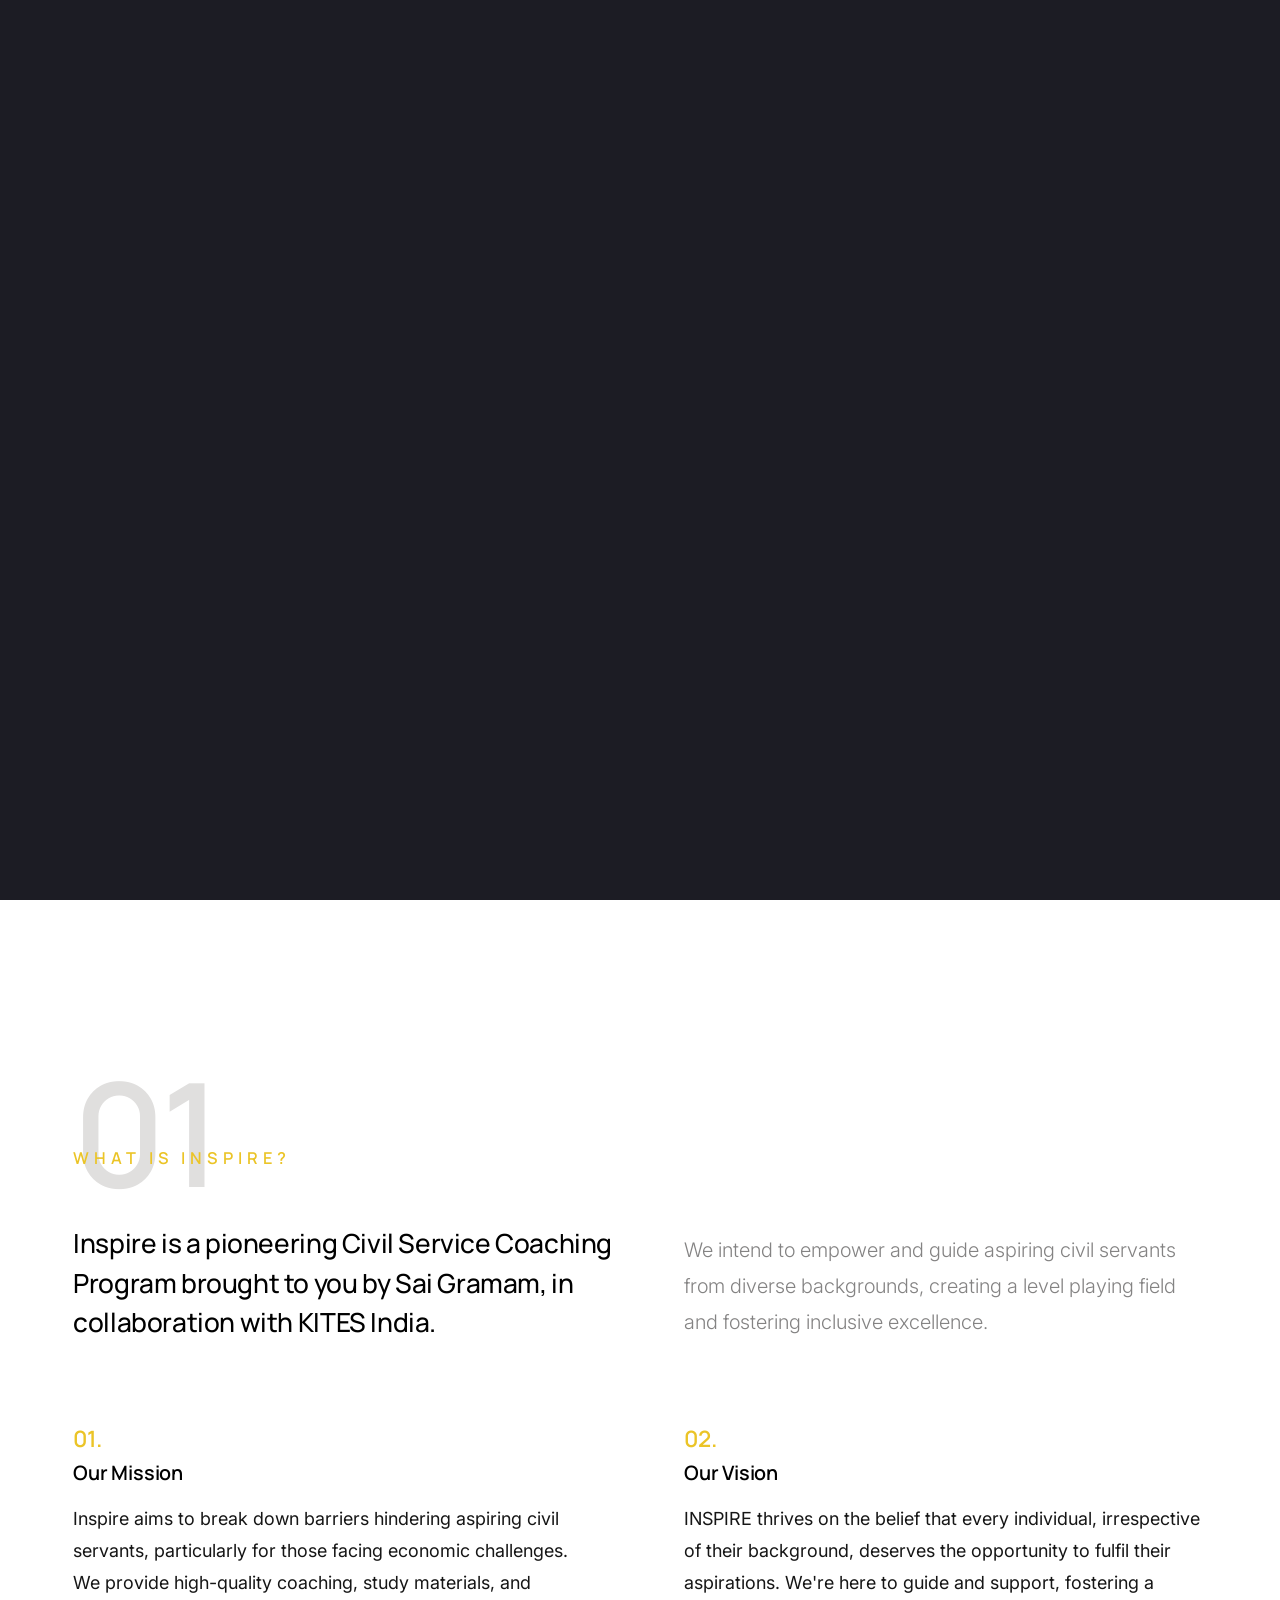
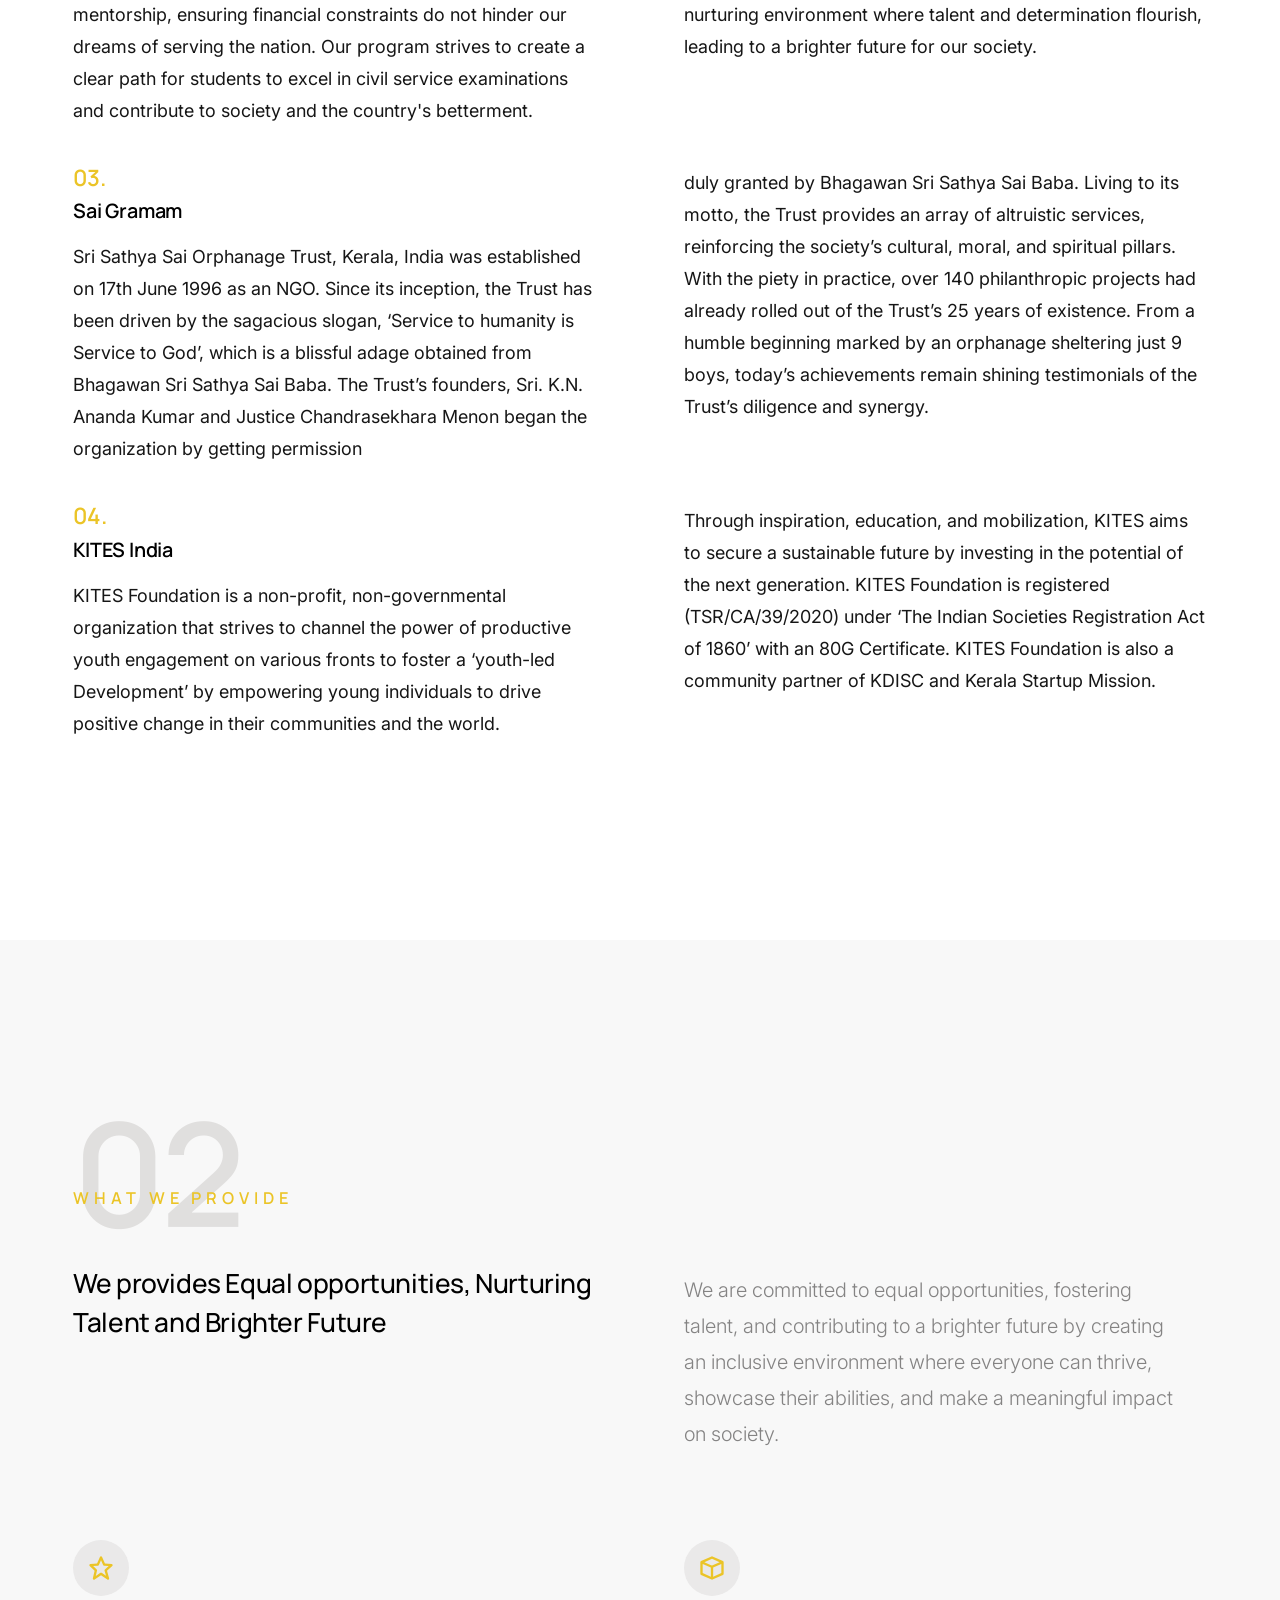
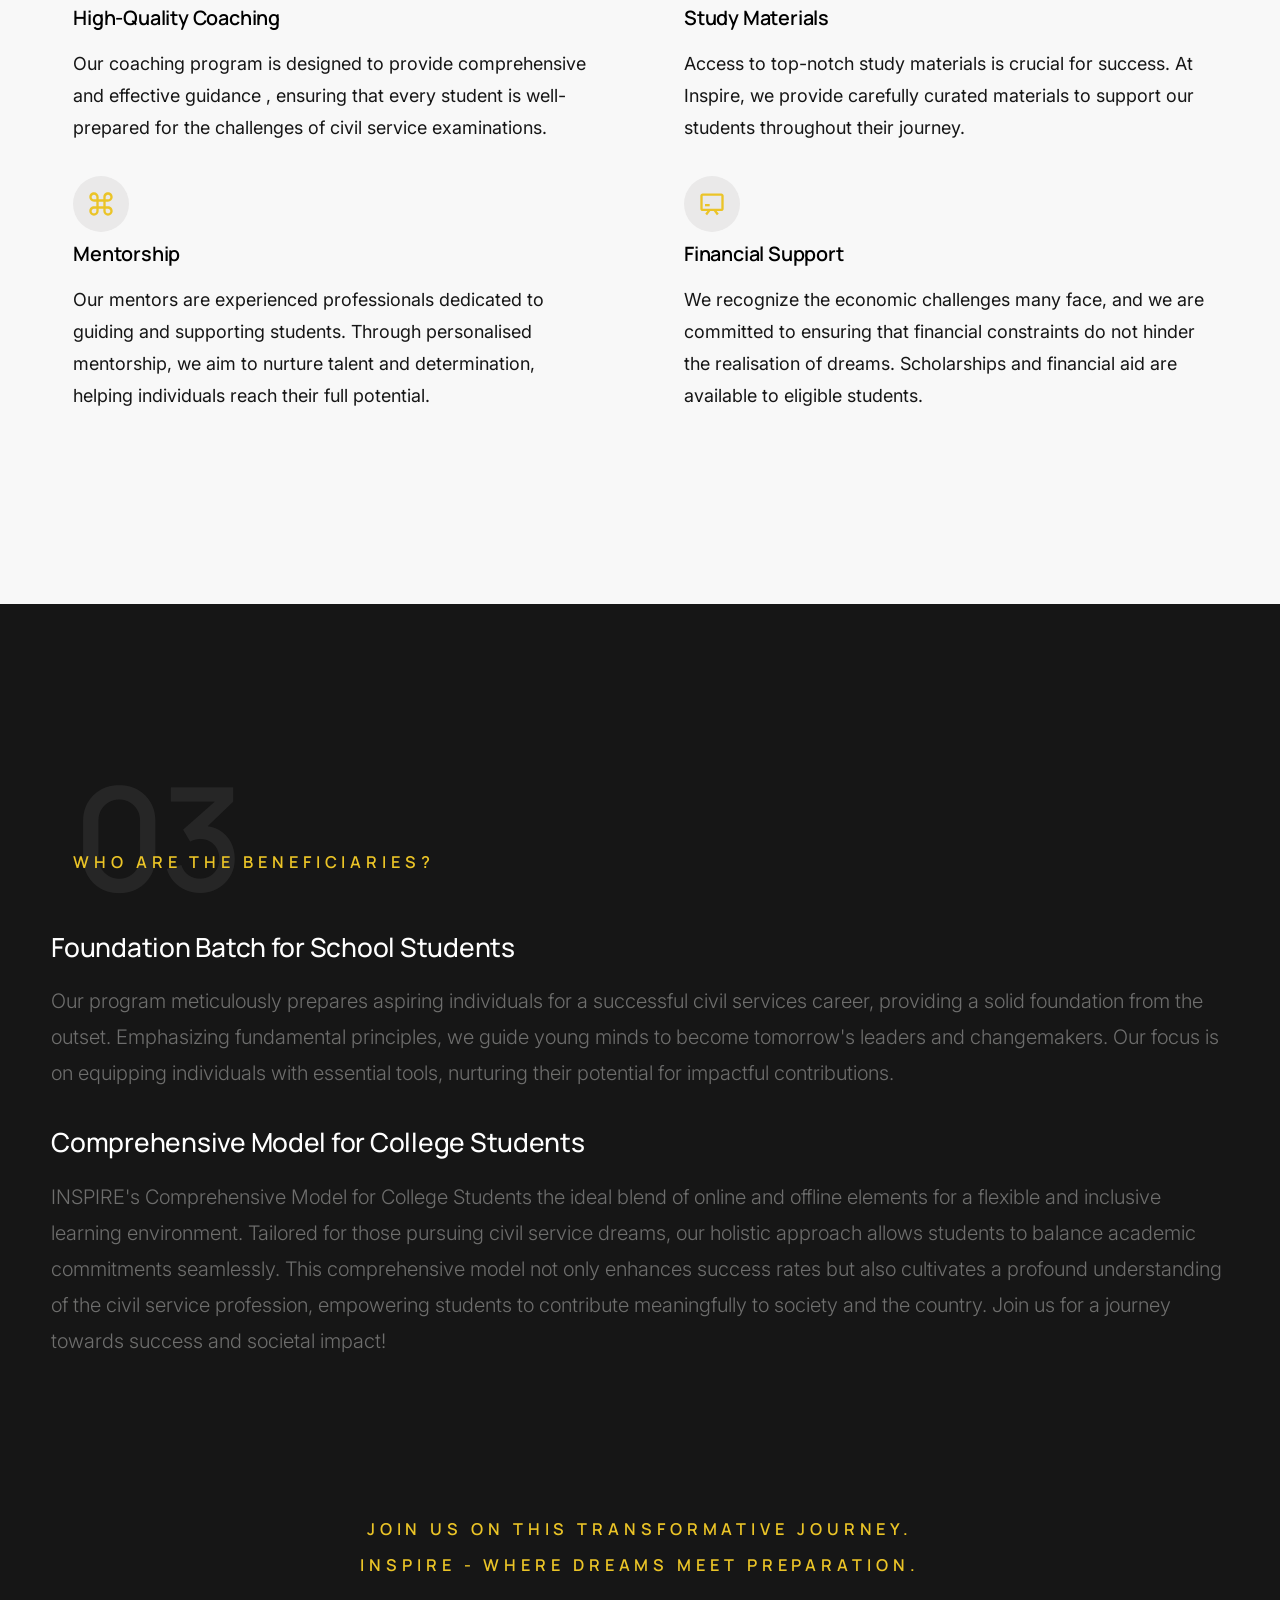
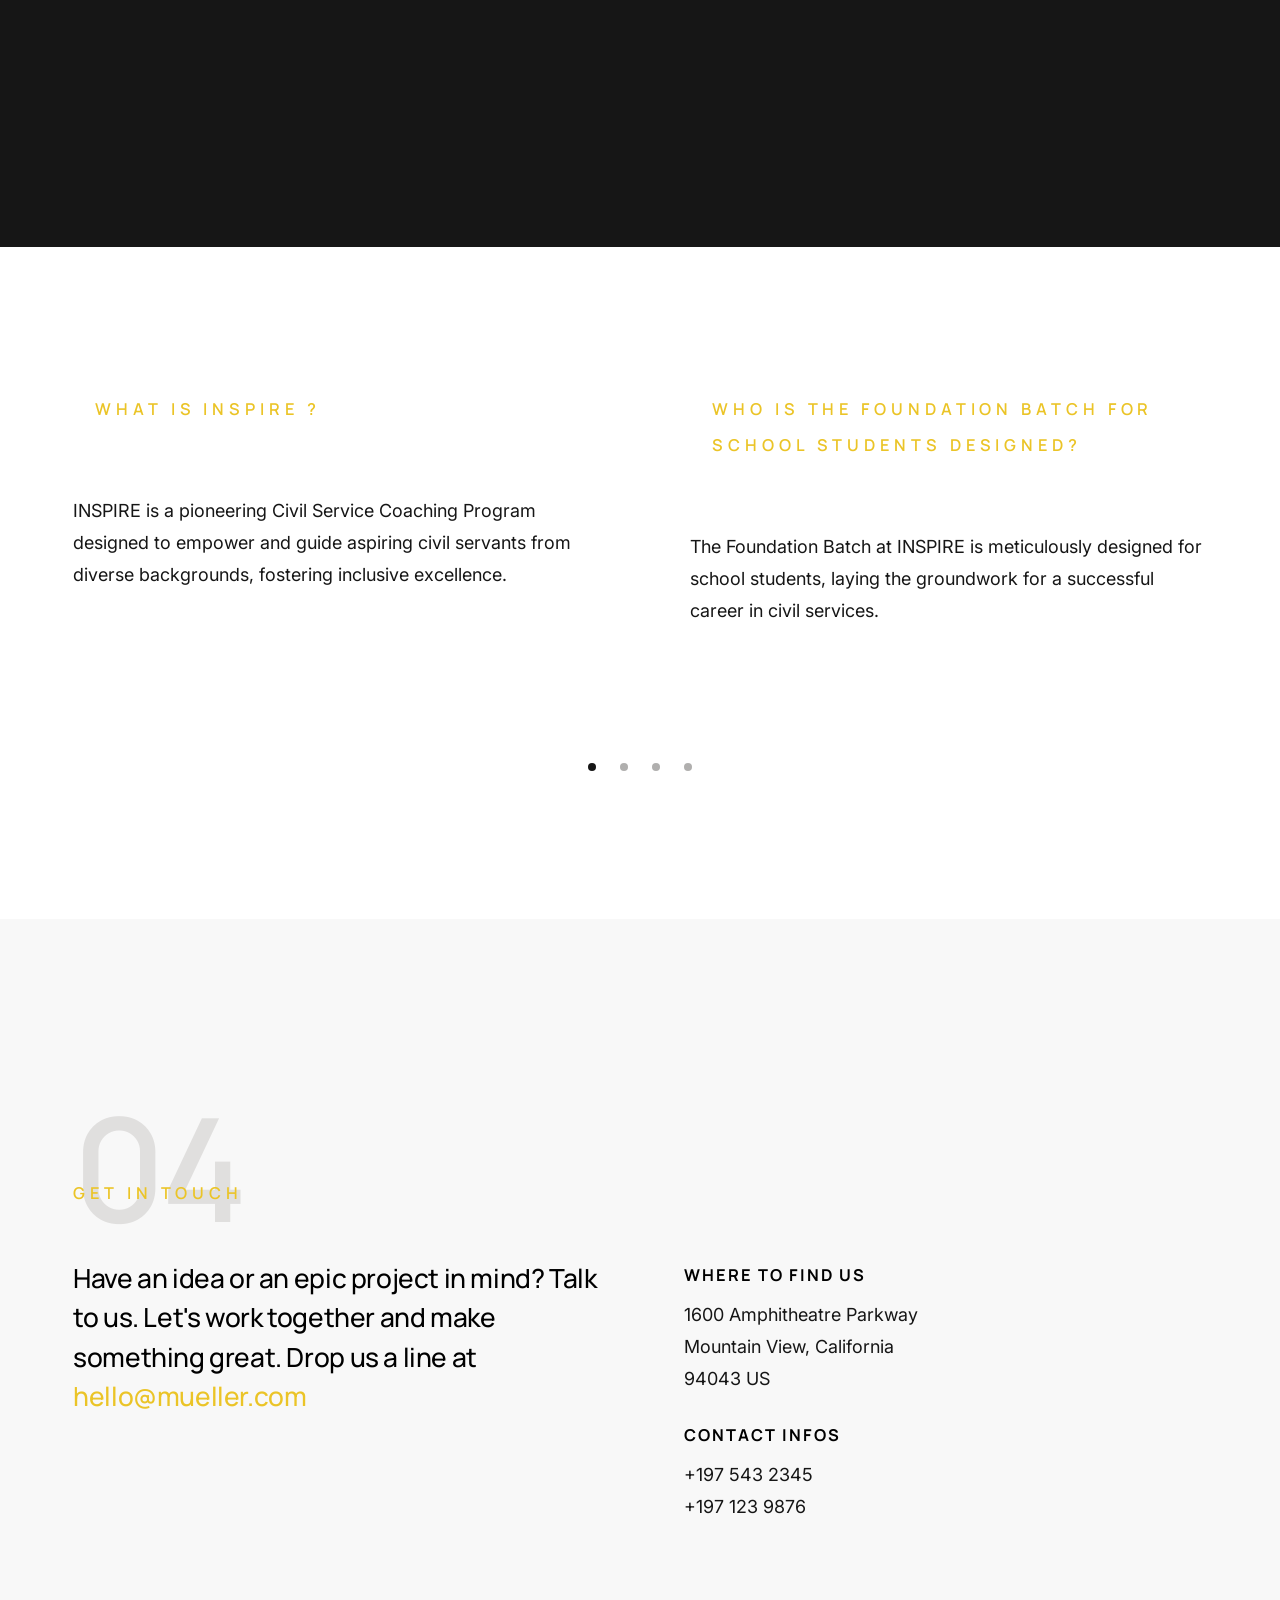
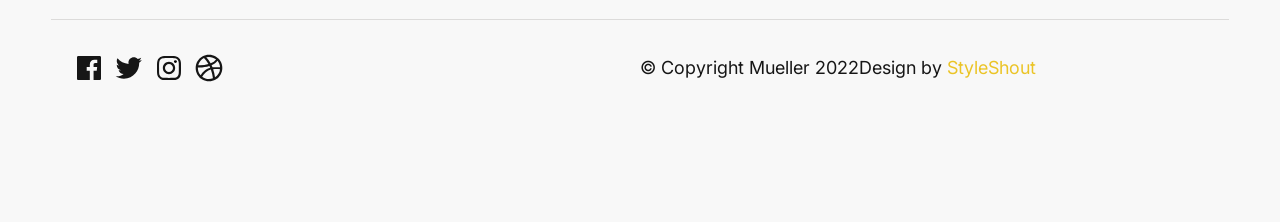
==== commit d607adb2: "add copyright" ====
--- a/index.html
+++ b/index.html
@@ -549,12 +549,14 @@
                             <a href="">
                                 <svg xmlns="http://www.w3.org/2000/svg" width="24" height="24" viewBox="0 0 24 24" style="fill: rgba(0, 0, 0, 1);transform: ;msFilter:;"><path d="M20.66 6.98a9.932 9.932 0 0 0-3.641-3.64C15.486 2.447 13.813 2 12 2s-3.486.447-5.02 1.34c-1.533.893-2.747 2.107-3.64 3.64S2 10.187 2 12s.446 3.487 1.34 5.02a9.924 9.924 0 0 0 3.641 3.64C8.514 21.553 10.187 22 12 22s3.486-.447 5.02-1.34a9.932 9.932 0 0 0 3.641-3.64C21.554 15.487 22 13.813 22 12s-.446-3.487-1.34-5.02zM12 3.66c2 0 3.772.64 5.32 1.919-.92 1.174-2.286 2.14-4.1 2.9-1.002-1.813-2.088-3.327-3.261-4.54A7.715 7.715 0 0 1 12 3.66zM5.51 6.8a8.116 8.116 0 0 1 2.711-2.22c1.212 1.201 2.325 2.7 3.34 4.5-2 .6-4.114.9-6.341.9-.573 0-1.006-.013-1.3-.04A8.549 8.549 0 0 1 5.51 6.8zM3.66 12c0-.054.003-.12.01-.2.007-.08.01-.146.01-.2.254.014.641.02 1.161.02 2.666 0 5.146-.367 7.439-1.1.187.373.381.793.58 1.26-1.32.293-2.674 1.006-4.061 2.14S6.4 16.247 5.76 17.5c-1.4-1.587-2.1-3.42-2.1-5.5zM12 20.34c-1.894 0-3.594-.587-5.101-1.759.601-1.187 1.524-2.322 2.771-3.401 1.246-1.08 2.483-1.753 3.71-2.02a29.441 29.441 0 0 1 1.56 6.62 8.166 8.166 0 0 1-2.94.56zm7.08-3.96a8.351 8.351 0 0 1-2.58 2.621c-.24-2.08-.7-4.107-1.379-6.081.932-.066 1.765-.1 2.5-.1.799 0 1.686.034 2.659.1a8.098 8.098 0 0 1-1.2 3.46zm-1.24-5c-1.16 0-2.233.047-3.22.14a27.053 27.053 0 0 0-.68-1.62c2.066-.906 3.532-2.006 4.399-3.3 1.2 1.414 1.854 3.027 1.96 4.84-.812-.04-1.632-.06-2.459-.06z"></path></svg>
                                 <span class="u-screen-reader-text">Dribbble</span>
+                               
                             </a>
                         </li>
                     </ul>
                 </div>
 
-                
+                <span>© Copyright Mueller 2022</span> 
+                <span>Design by <a href="https://www.styleshout.com/">StyleShout</a></span>
 
             </div> <!-- s-footer__bottom -->
     
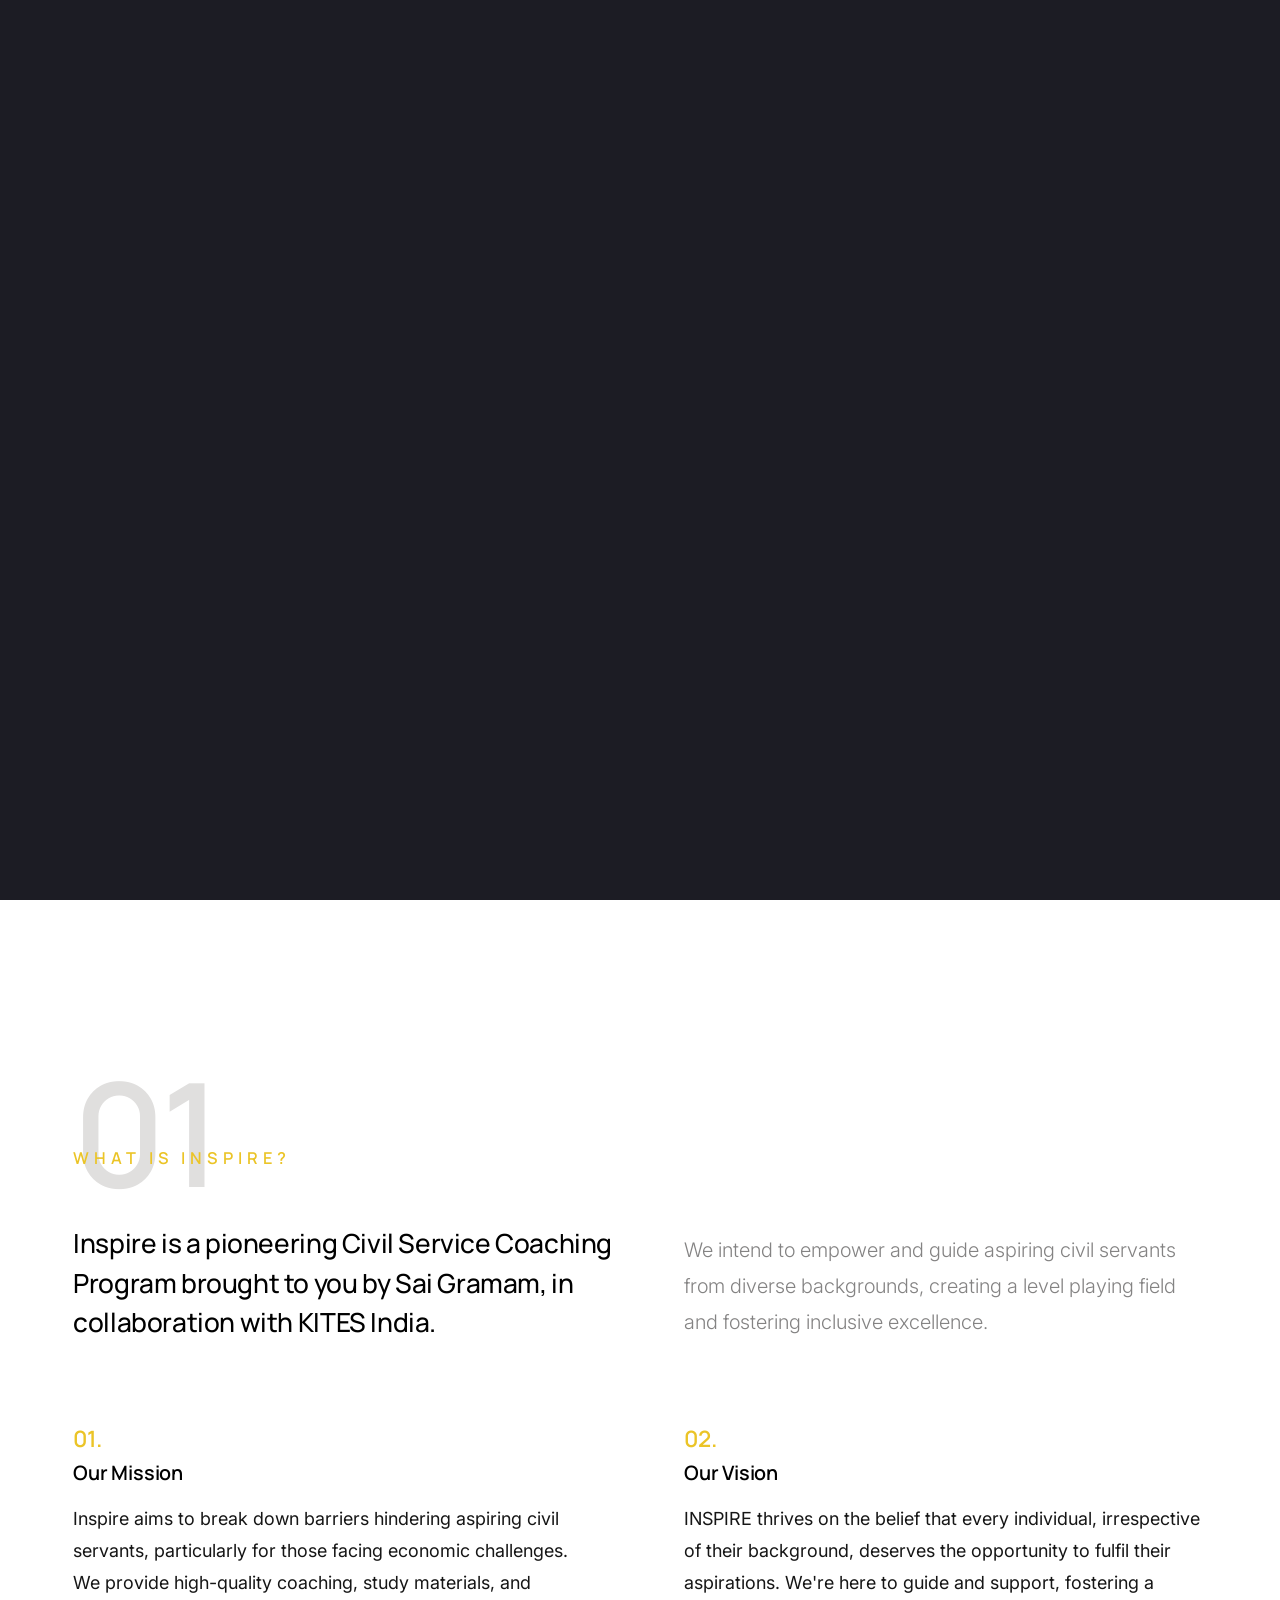
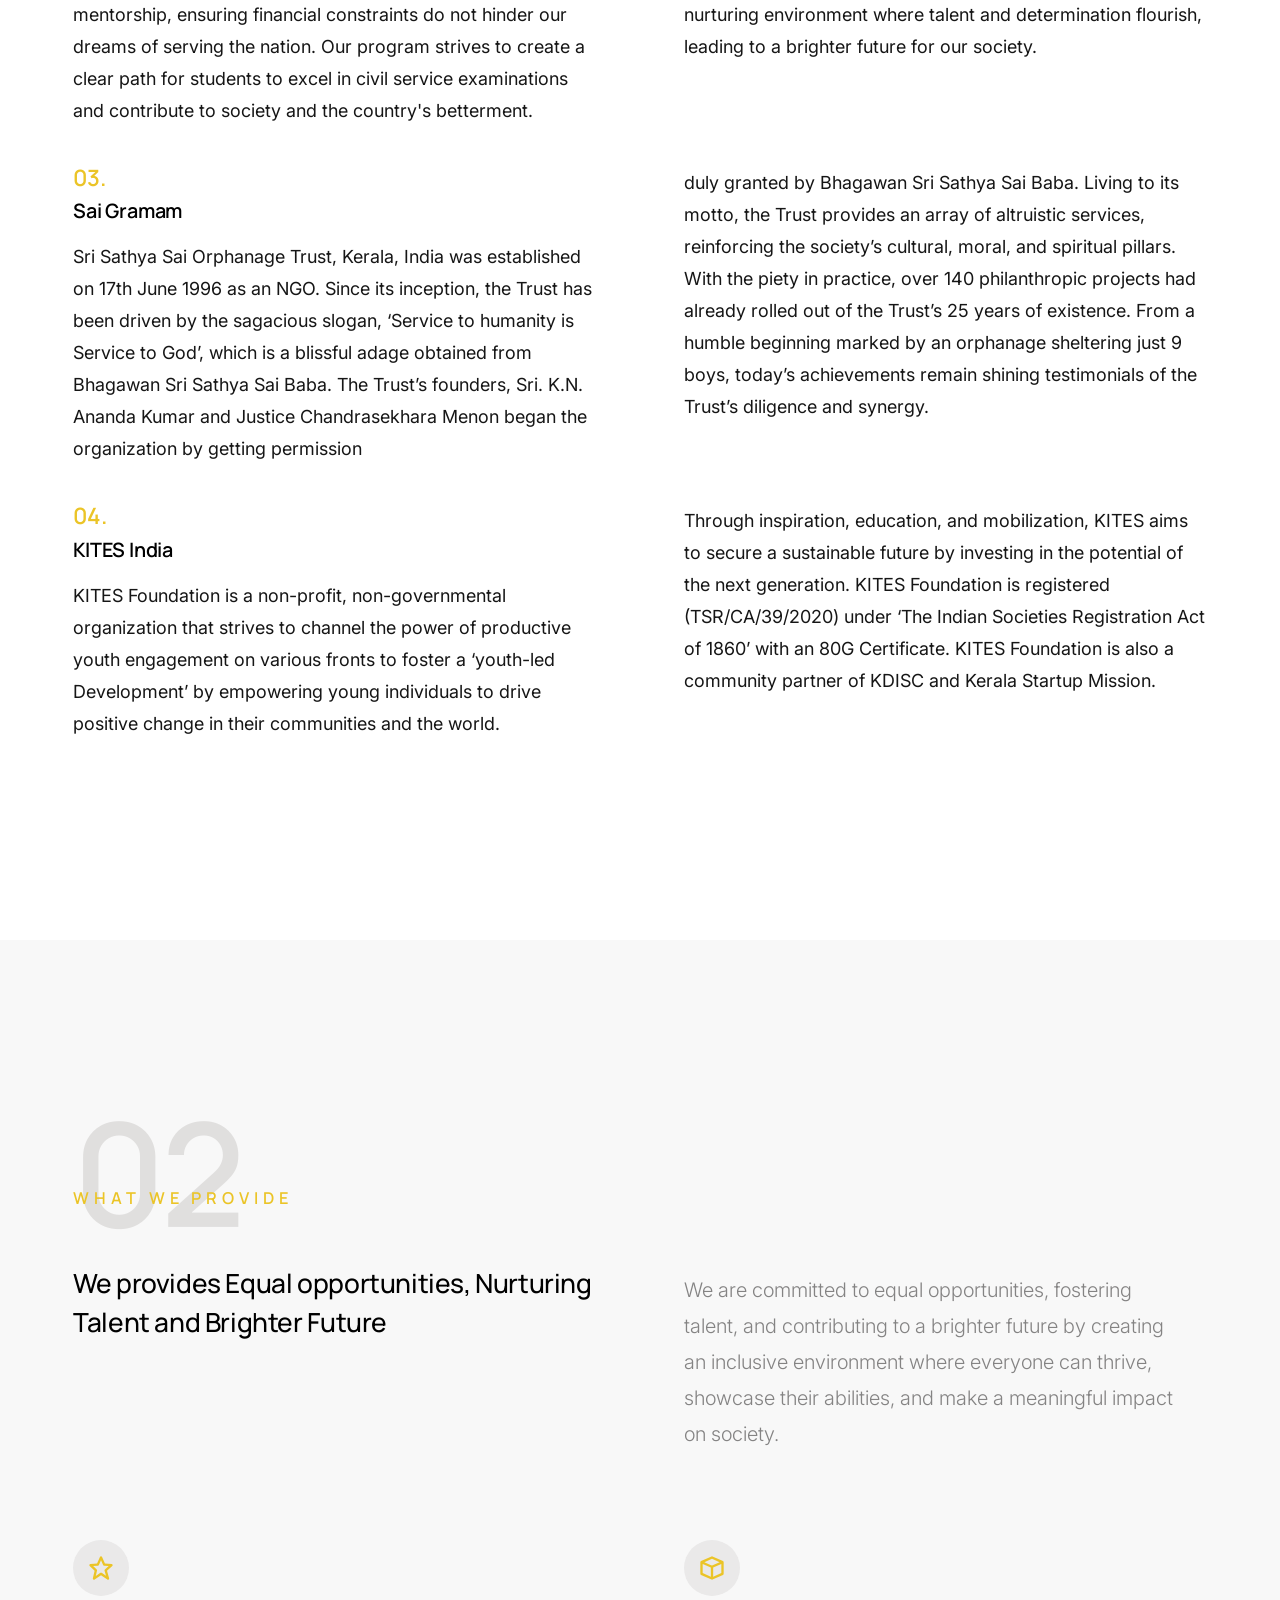
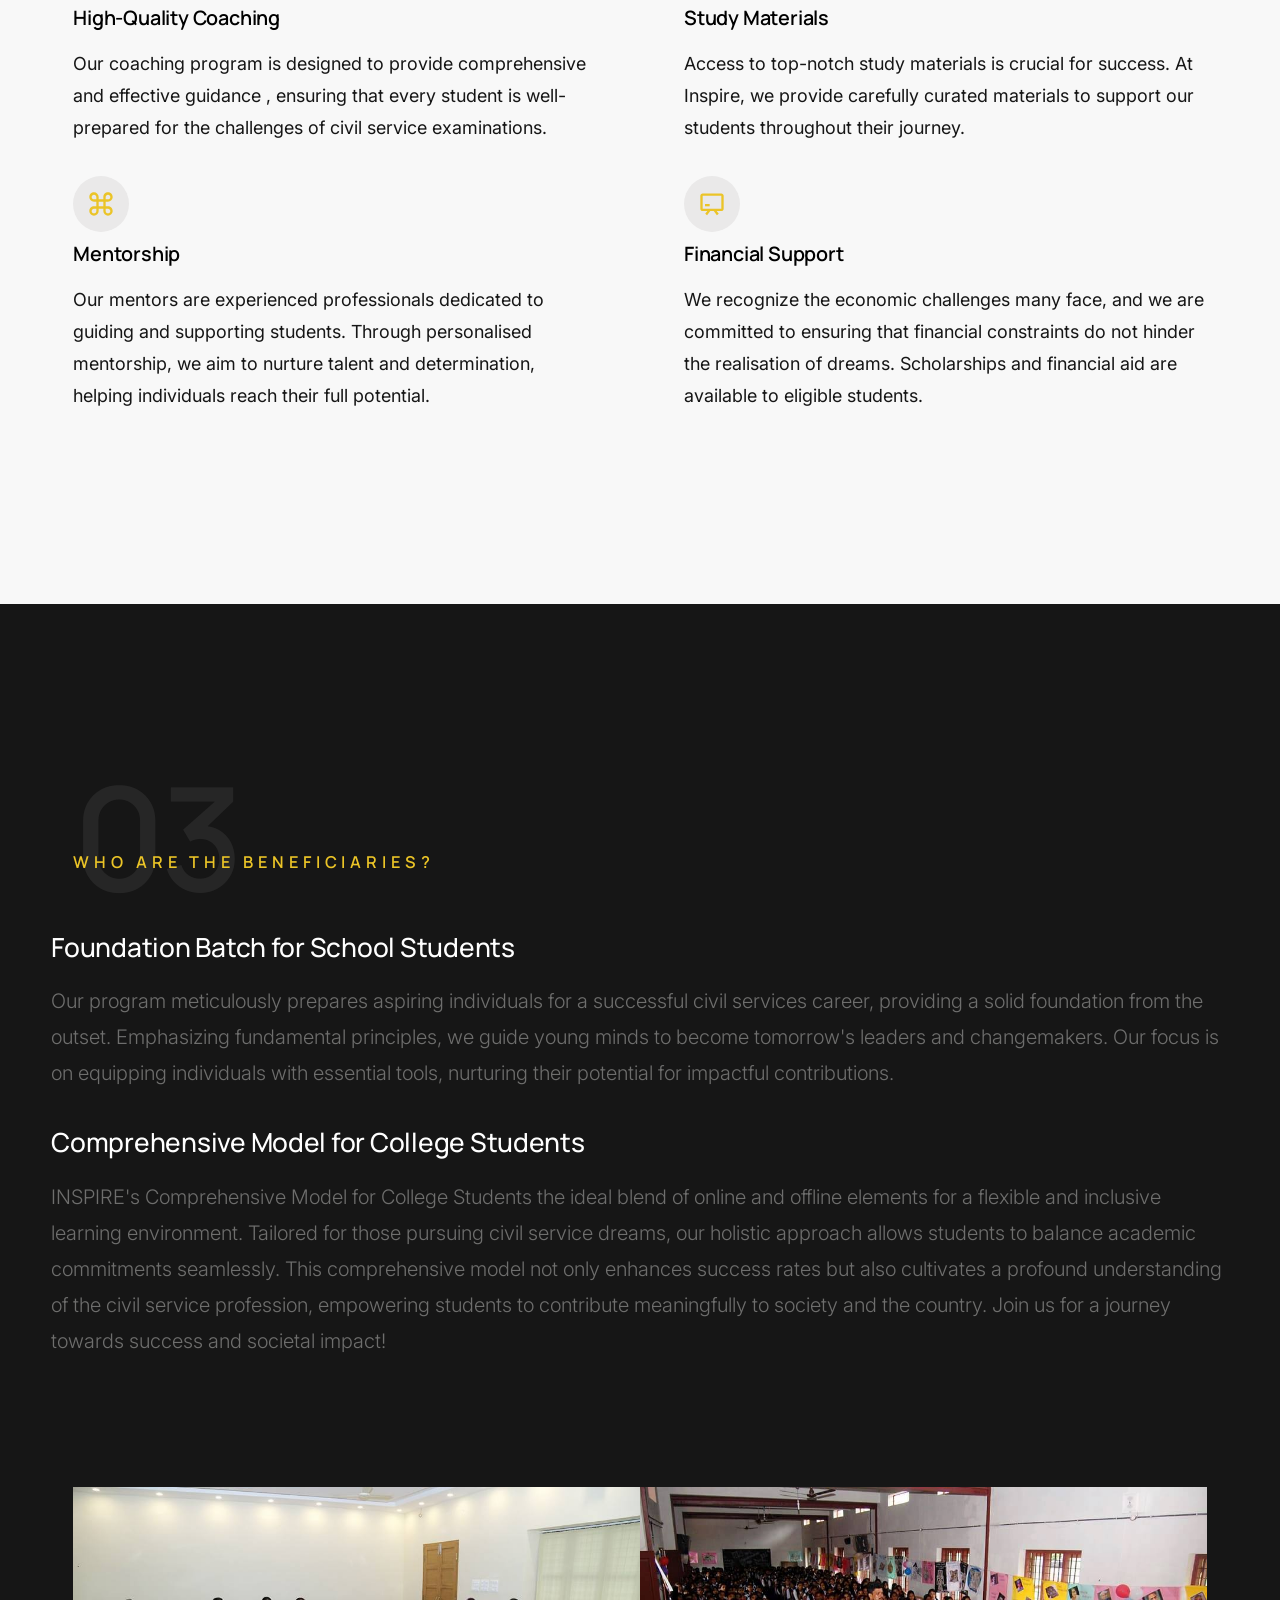
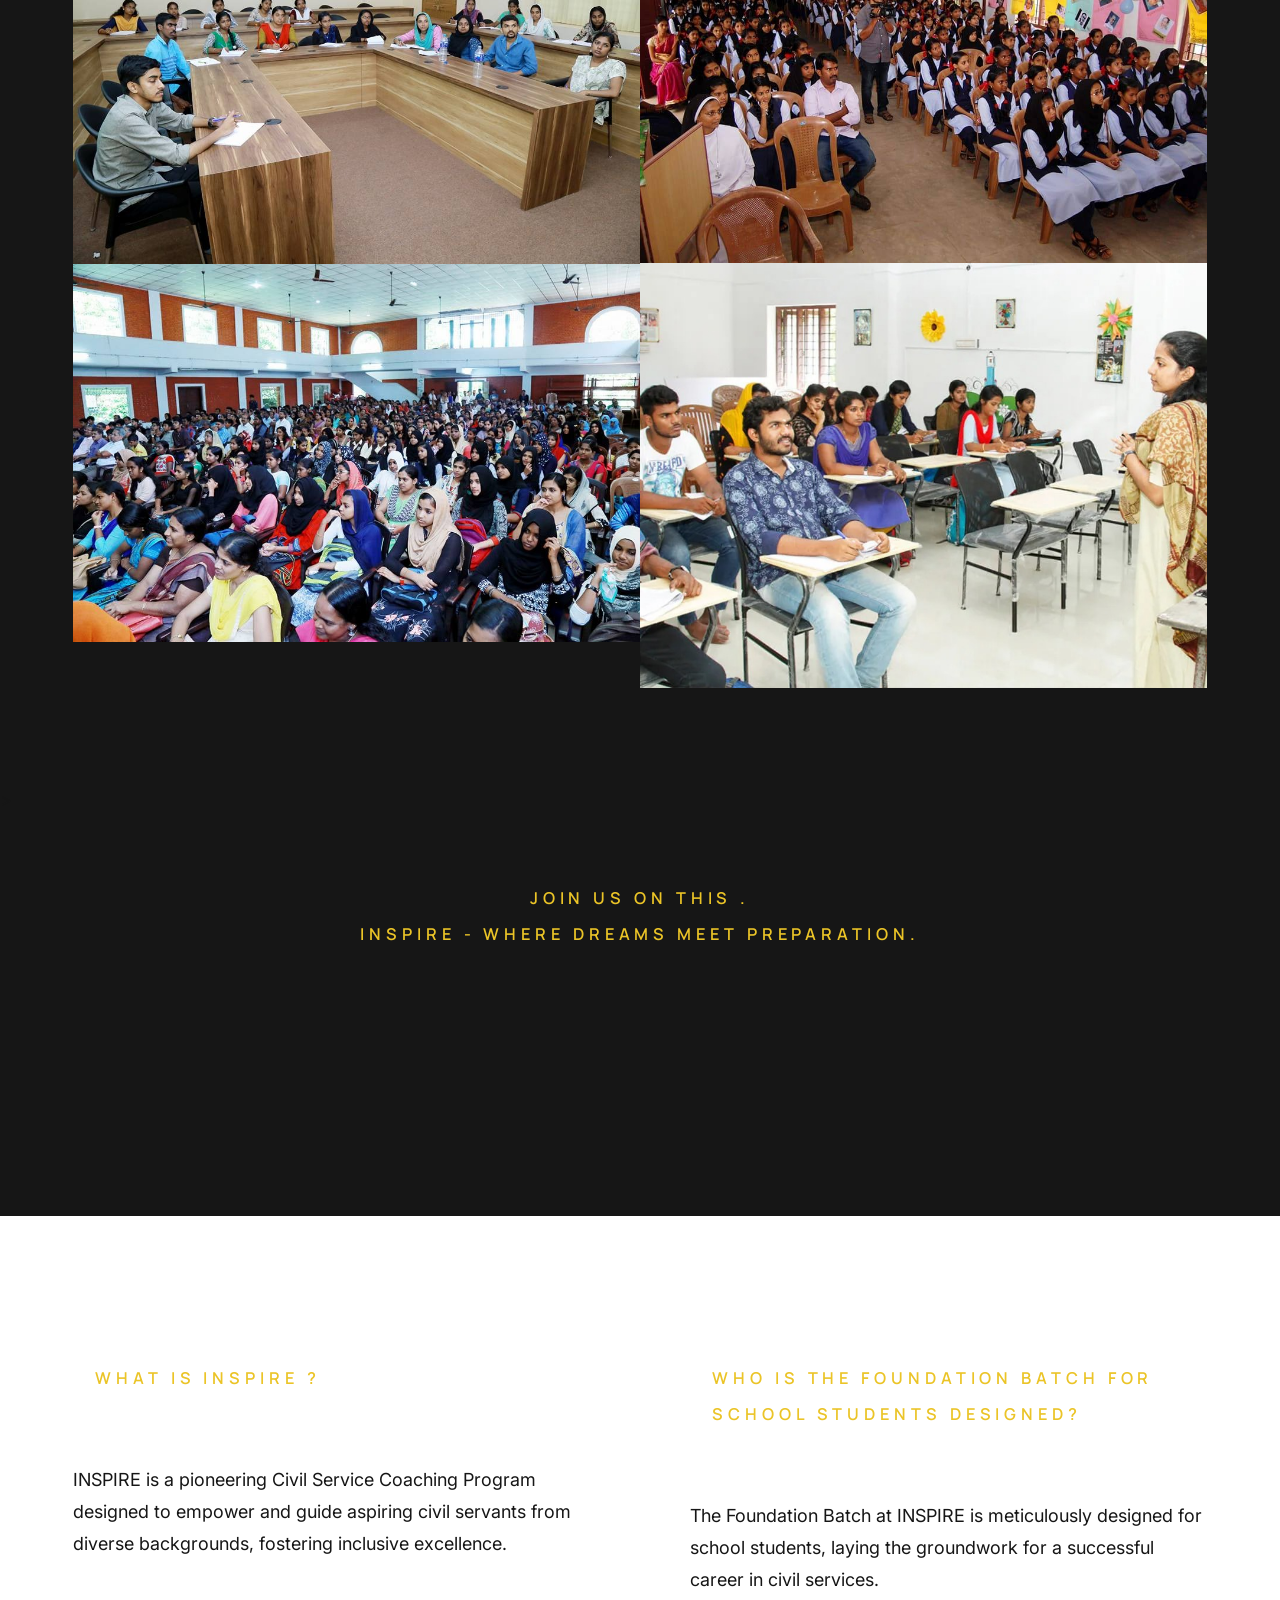
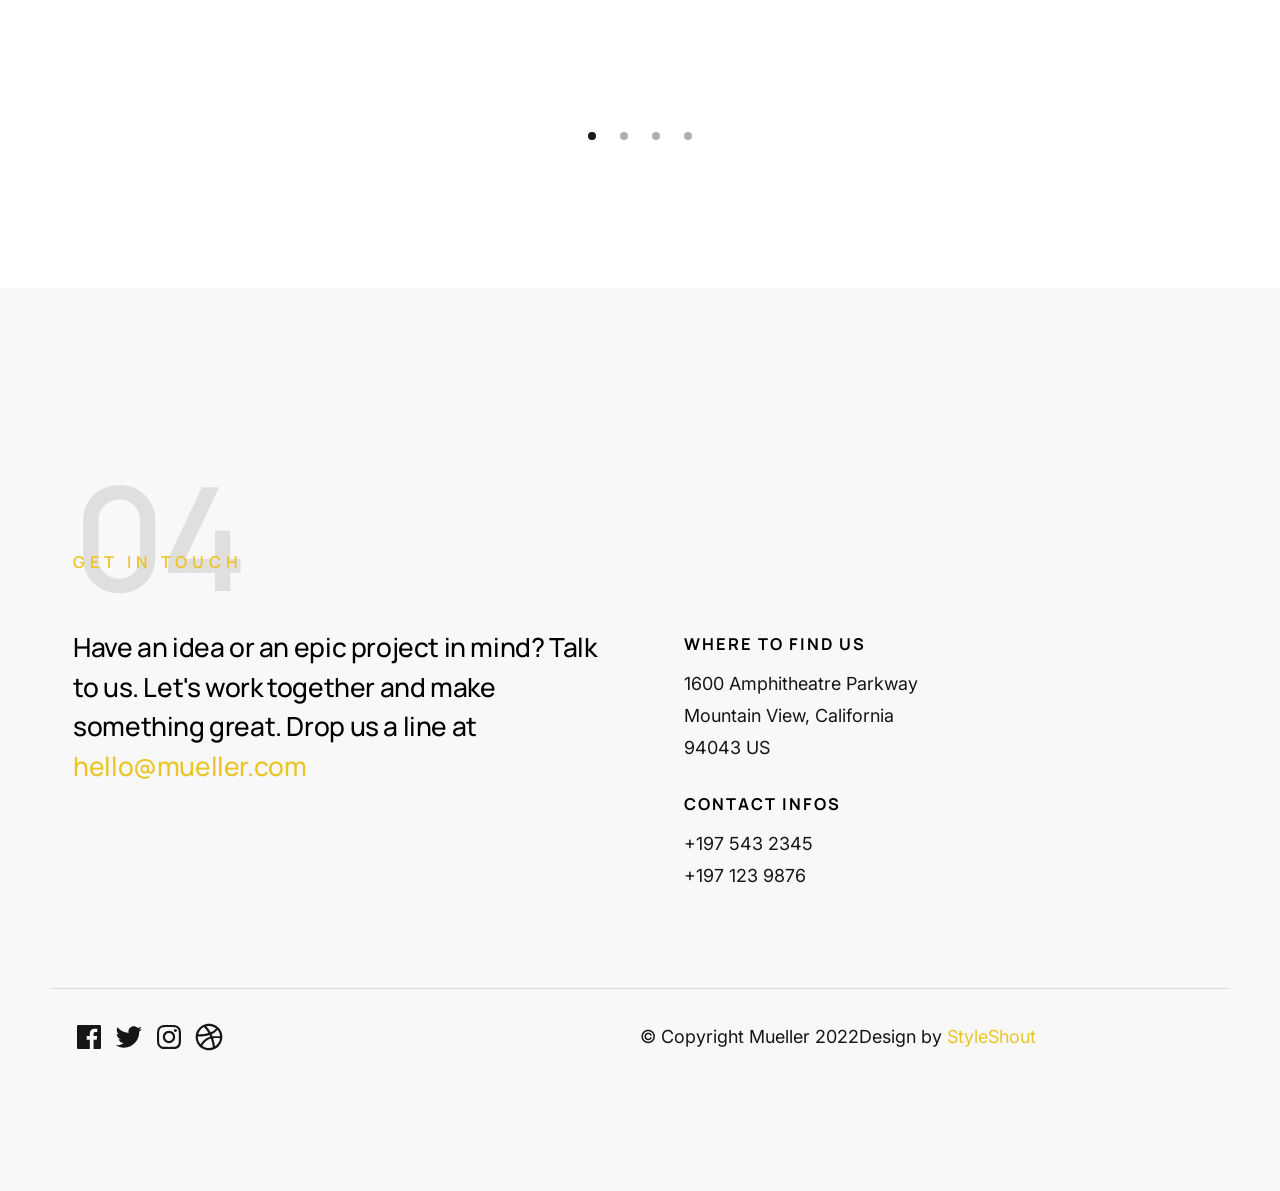
==== commit 284dd6c9: "add images" ====
--- a/index.html
+++ b/index.html
@@ -1,5 +1,6 @@
 <!DOCTYPE html>
-<html lang="en" class="no-js" >
+<html lang="en" class="no-js">
+
 <head>
 
     <!--- basic page needs
@@ -51,14 +52,14 @@
 
                 <div class="s-header__block">
                     <div class="s-header__logo">
-                        
+
                     </div>
 
                     <a class="s-header__menu-toggle" href="#0"><span>Menu</span></a>
                 </div> <!-- end s-header__block -->
 
                 <nav class="s-header__nav">
-    
+
                     <ul class="s-header__menu-links">
                         <li class="current"><a href="#intro" class="smoothscroll">Intro</a></li>
                         <li><a href="#about" class="smoothscroll">About</a></li>
@@ -70,30 +71,54 @@
                     <ul class="s-header__social">
                         <li>
                             <a href="">
-                                <svg xmlns="http://www.w3.org/2000/svg" width="24" height="24" viewBox="0 0 24 24" style="fill:rgba(0, 0, 0, 1);transform:;-ms-filter:"><path d="M20,3H4C3.447,3,3,3.448,3,4v16c0,0.552,0.447,1,1,1h8.615v-6.96h-2.338v-2.725h2.338v-2c0-2.325,1.42-3.592,3.5-3.592 c0.699-0.002,1.399,0.034,2.095,0.107v2.42h-1.435c-1.128,0-1.348,0.538-1.348,1.325v1.735h2.697l-0.35,2.725h-2.348V21H20 c0.553,0,1-0.448,1-1V4C21,3.448,20.553,3,20,3z"></path></svg>
+                                <svg xmlns="http://www.w3.org/2000/svg" width="24" height="24" viewBox="0 0 24 24"
+                                    style="fill:rgba(0, 0, 0, 1);">
+                                    <path
+                                        d="M20,3H4C3.447,3,3,3.448,3,4v16c0,0.552,0.447,1,1,1h8.615v-6.96h-2.338v-2.725h2.338v-2c0-2.325,1.42-3.592,3.5-3.592 c0.699-0.002,1.399,0.034,2.095,0.107v2.42h-1.435c-1.128,0-1.348,0.538-1.348,1.325v1.735h2.697l-0.35,2.725h-2.348V21H20 c0.553,0,1-0.448,1-1V4C21,3.448,20.553,3,20,3z">
+                                    </path>
+                                </svg>
                                 <span class="u-screen-reader-text">Facebook</span>
                             </a>
                         </li>
                         <li>
                             <a href="">
-                                <svg xmlns="http://www.w3.org/2000/svg" width="24" height="24" viewBox="0 0 24 24" style="fill:rgba(0, 0, 0, 1);transform:;-ms-filter:"><path d="M19.633,7.997c0.013,0.175,0.013,0.349,0.013,0.523c0,5.325-4.053,11.461-11.46,11.461c-2.282,0-4.402-0.661-6.186-1.809 c0.324,0.037,0.636,0.05,0.973,0.05c1.883,0,3.616-0.636,5.001-1.721c-1.771-0.037-3.255-1.197-3.767-2.793 c0.249,0.037,0.499,0.062,0.761,0.062c0.361,0,0.724-0.05,1.061-0.137c-1.847-0.374-3.23-1.995-3.23-3.953v-0.05 c0.537,0.299,1.16,0.486,1.82,0.511C3.534,9.419,2.823,8.184,2.823,6.787c0-0.748,0.199-1.434,0.548-2.032 c1.983,2.443,4.964,4.04,8.306,4.215c-0.062-0.3-0.1-0.611-0.1-0.923c0-2.22,1.796-4.028,4.028-4.028 c1.16,0,2.207,0.486,2.943,1.272c0.91-0.175,1.782-0.512,2.556-0.973c-0.299,0.935-0.936,1.721-1.771,2.22 c0.811-0.088,1.597-0.312,2.319-0.624C21.104,6.712,20.419,7.423,19.633,7.997z"></path></svg>
+                                <svg xmlns="http://www.w3.org/2000/svg" width="24" height="24" viewBox="0 0 24 24"
+                                    style="fill:rgba(0, 0, 0, 1);">
+                                    <path
+                                        d="M19.633,7.997c0.013,0.175,0.013,0.349,0.013,0.523c0,5.325-4.053,11.461-11.46,11.461c-2.282,0-4.402-0.661-6.186-1.809 c0.324,0.037,0.636,0.05,0.973,0.05c1.883,0,3.616-0.636,5.001-1.721c-1.771-0.037-3.255-1.197-3.767-2.793 c0.249,0.037,0.499,0.062,0.761,0.062c0.361,0,0.724-0.05,1.061-0.137c-1.847-0.374-3.23-1.995-3.23-3.953v-0.05 c0.537,0.299,1.16,0.486,1.82,0.511C3.534,9.419,2.823,8.184,2.823,6.787c0-0.748,0.199-1.434,0.548-2.032 c1.983,2.443,4.964,4.04,8.306,4.215c-0.062-0.3-0.1-0.611-0.1-0.923c0-2.22,1.796-4.028,4.028-4.028 c1.16,0,2.207,0.486,2.943,1.272c0.91-0.175,1.782-0.512,2.556-0.973c-0.299,0.935-0.936,1.721-1.771,2.22 c0.811-0.088,1.597-0.312,2.319-0.624C21.104,6.712,20.419,7.423,19.633,7.997z">
+                                    </path>
+                                </svg>
                                 <span class="u-screen-reader-text">Twitter</span>
                             </a>
                         </li>
                         <li>
                             <a href="">
-                                <svg xmlns="http://www.w3.org/2000/svg" width="24" height="24" viewBox="0 0 24 24" style="fill:rgba(0, 0, 0, 1);transform:;-ms-filter:"><path d="M11.999,7.377c-2.554,0-4.623,2.07-4.623,4.623c0,2.554,2.069,4.624,4.623,4.624c2.552,0,4.623-2.07,4.623-4.624 C16.622,9.447,14.551,7.377,11.999,7.377L11.999,7.377z M11.999,15.004c-1.659,0-3.004-1.345-3.004-3.003 c0-1.659,1.345-3.003,3.004-3.003s3.002,1.344,3.002,3.003C15.001,13.659,13.658,15.004,11.999,15.004L11.999,15.004z"></path><circle cx="16.806" cy="7.207" r="1.078"></circle><path d="M20.533,6.111c-0.469-1.209-1.424-2.165-2.633-2.632c-0.699-0.263-1.438-0.404-2.186-0.42 c-0.963-0.042-1.268-0.054-3.71-0.054s-2.755,0-3.71,0.054C7.548,3.074,6.809,3.215,6.11,3.479C4.9,3.946,3.945,4.902,3.477,6.111 c-0.263,0.7-0.404,1.438-0.419,2.186c-0.043,0.962-0.056,1.267-0.056,3.71c0,2.442,0,2.753,0.056,3.71 c0.015,0.748,0.156,1.486,0.419,2.187c0.469,1.208,1.424,2.164,2.634,2.632c0.696,0.272,1.435,0.426,2.185,0.45 c0.963,0.042,1.268,0.055,3.71,0.055s2.755,0,3.71-0.055c0.747-0.015,1.486-0.157,2.186-0.419c1.209-0.469,2.164-1.424,2.633-2.633 c0.263-0.7,0.404-1.438,0.419-2.186c0.043-0.962,0.056-1.267,0.056-3.71s0-2.753-0.056-3.71C20.941,7.57,20.801,6.819,20.533,6.111z M19.315,15.643c-0.007,0.576-0.111,1.147-0.311,1.688c-0.305,0.787-0.926,1.409-1.712,1.711c-0.535,0.199-1.099,0.303-1.67,0.311 c-0.95,0.044-1.218,0.055-3.654,0.055c-2.438,0-2.687,0-3.655-0.055c-0.569-0.007-1.135-0.112-1.669-0.311 c-0.789-0.301-1.414-0.923-1.719-1.711c-0.196-0.534-0.302-1.099-0.311-1.669c-0.043-0.95-0.053-1.218-0.053-3.654 c0-2.437,0-2.686,0.053-3.655c0.007-0.576,0.111-1.146,0.311-1.687c0.305-0.789,0.93-1.41,1.719-1.712 c0.534-0.198,1.1-0.303,1.669-0.311c0.951-0.043,1.218-0.055,3.655-0.055c2.437,0,2.687,0,3.654,0.055 c0.571,0.007,1.135,0.112,1.67,0.311c0.786,0.303,1.407,0.925,1.712,1.712c0.196,0.534,0.302,1.099,0.311,1.669 c0.043,0.951,0.054,1.218,0.054,3.655c0,2.436,0,2.698-0.043,3.654H19.315z"></path></svg>
+                                <svg xmlns="http://www.w3.org/2000/svg" width="24" height="24" viewBox="0 0 24 24"
+                                    style="fill:rgba(0, 0, 0, 1);">
+                                    <path
+                                        d="M11.999,7.377c-2.554,0-4.623,2.07-4.623,4.623c0,2.554,2.069,4.624,4.623,4.624c2.552,0,4.623-2.07,4.623-4.624 C16.622,9.447,14.551,7.377,11.999,7.377L11.999,7.377z M11.999,15.004c-1.659,0-3.004-1.345-3.004-3.003 c0-1.659,1.345-3.003,3.004-3.003s3.002,1.344,3.002,3.003C15.001,13.659,13.658,15.004,11.999,15.004L11.999,15.004z">
+                                    </path>
+                                    <circle cx="16.806" cy="7.207" r="1.078"></circle>
+                                    <path
+                                        d="M20.533,6.111c-0.469-1.209-1.424-2.165-2.633-2.632c-0.699-0.263-1.438-0.404-2.186-0.42 c-0.963-0.042-1.268-0.054-3.71-0.054s-2.755,0-3.71,0.054C7.548,3.074,6.809,3.215,6.11,3.479C4.9,3.946,3.945,4.902,3.477,6.111 c-0.263,0.7-0.404,1.438-0.419,2.186c-0.043,0.962-0.056,1.267-0.056,3.71c0,2.442,0,2.753,0.056,3.71 c0.015,0.748,0.156,1.486,0.419,2.187c0.469,1.208,1.424,2.164,2.634,2.632c0.696,0.272,1.435,0.426,2.185,0.45 c0.963,0.042,1.268,0.055,3.71,0.055s2.755,0,3.71-0.055c0.747-0.015,1.486-0.157,2.186-0.419c1.209-0.469,2.164-1.424,2.633-2.633 c0.263-0.7,0.404-1.438,0.419-2.186c0.043-0.962,0.056-1.267,0.056-3.71s0-2.753-0.056-3.71C20.941,7.57,20.801,6.819,20.533,6.111z M19.315,15.643c-0.007,0.576-0.111,1.147-0.311,1.688c-0.305,0.787-0.926,1.409-1.712,1.711c-0.535,0.199-1.099,0.303-1.67,0.311 c-0.95,0.044-1.218,0.055-3.654,0.055c-2.438,0-2.687,0-3.655-0.055c-0.569-0.007-1.135-0.112-1.669-0.311 c-0.789-0.301-1.414-0.923-1.719-1.711c-0.196-0.534-0.302-1.099-0.311-1.669c-0.043-0.95-0.053-1.218-0.053-3.654 c0-2.437,0-2.686,0.053-3.655c0.007-0.576,0.111-1.146,0.311-1.687c0.305-0.789,0.93-1.41,1.719-1.712 c0.534-0.198,1.1-0.303,1.669-0.311c0.951-0.043,1.218-0.055,3.655-0.055c2.437,0,2.687,0,3.654,0.055 c0.571,0.007,1.135,0.112,1.67,0.311c0.786,0.303,1.407,0.925,1.712,1.712c0.196,0.534,0.302,1.099,0.311,1.669 c0.043,0.951,0.054,1.218,0.054,3.655c0,2.436,0,2.698-0.043,3.654H19.315z">
+                                    </path>
+                                </svg>
                                 <span class="u-screen-reader-text">Instagram</span>
                             </a>
                         </li>
                         <li>
                             <a href="">
-                                <svg xmlns="http://www.w3.org/2000/svg" width="24" height="24" viewBox="0 0 24 24" style="fill: rgba(0, 0, 0, 1);transform: ;msFilter:;"><path d="M20.66 6.98a9.932 9.932 0 0 0-3.641-3.64C15.486 2.447 13.813 2 12 2s-3.486.447-5.02 1.34c-1.533.893-2.747 2.107-3.64 3.64S2 10.187 2 12s.446 3.487 1.34 5.02a9.924 9.924 0 0 0 3.641 3.64C8.514 21.553 10.187 22 12 22s3.486-.447 5.02-1.34a9.932 9.932 0 0 0 3.641-3.64C21.554 15.487 22 13.813 22 12s-.446-3.487-1.34-5.02zM12 3.66c2 0 3.772.64 5.32 1.919-.92 1.174-2.286 2.14-4.1 2.9-1.002-1.813-2.088-3.327-3.261-4.54A7.715 7.715 0 0 1 12 3.66zM5.51 6.8a8.116 8.116 0 0 1 2.711-2.22c1.212 1.201 2.325 2.7 3.34 4.5-2 .6-4.114.9-6.341.9-.573 0-1.006-.013-1.3-.04A8.549 8.549 0 0 1 5.51 6.8zM3.66 12c0-.054.003-.12.01-.2.007-.08.01-.146.01-.2.254.014.641.02 1.161.02 2.666 0 5.146-.367 7.439-1.1.187.373.381.793.58 1.26-1.32.293-2.674 1.006-4.061 2.14S6.4 16.247 5.76 17.5c-1.4-1.587-2.1-3.42-2.1-5.5zM12 20.34c-1.894 0-3.594-.587-5.101-1.759.601-1.187 1.524-2.322 2.771-3.401 1.246-1.08 2.483-1.753 3.71-2.02a29.441 29.441 0 0 1 1.56 6.62 8.166 8.166 0 0 1-2.94.56zm7.08-3.96a8.351 8.351 0 0 1-2.58 2.621c-.24-2.08-.7-4.107-1.379-6.081.932-.066 1.765-.1 2.5-.1.799 0 1.686.034 2.659.1a8.098 8.098 0 0 1-1.2 3.46zm-1.24-5c-1.16 0-2.233.047-3.22.14a27.053 27.053 0 0 0-.68-1.62c2.066-.906 3.532-2.006 4.399-3.3 1.2 1.414 1.854 3.027 1.96 4.84-.812-.04-1.632-.06-2.459-.06z"></path></svg>
+                                <svg xmlns="http://www.w3.org/2000/svg" width="24" height="24" viewBox="0 0 24 24"
+                                    style="fill: rgba(0, 0, 0, 1);">
+                                    <path
+                                        d="M20.66 6.98a9.932 9.932 0 0 0-3.641-3.64C15.486 2.447 13.813 2 12 2s-3.486.447-5.02 1.34c-1.533.893-2.747 2.107-3.64 3.64S2 10.187 2 12s.446 3.487 1.34 5.02a9.924 9.924 0 0 0 3.641 3.64C8.514 21.553 10.187 22 12 22s3.486-.447 5.02-1.34a9.932 9.932 0 0 0 3.641-3.64C21.554 15.487 22 13.813 22 12s-.446-3.487-1.34-5.02zM12 3.66c2 0 3.772.64 5.32 1.919-.92 1.174-2.286 2.14-4.1 2.9-1.002-1.813-2.088-3.327-3.261-4.54A7.715 7.715 0 0 1 12 3.66zM5.51 6.8a8.116 8.116 0 0 1 2.711-2.22c1.212 1.201 2.325 2.7 3.34 4.5-2 .6-4.114.9-6.341.9-.573 0-1.006-.013-1.3-.04A8.549 8.549 0 0 1 5.51 6.8zM3.66 12c0-.054.003-.12.01-.2.007-.08.01-.146.01-.2.254.014.641.02 1.161.02 2.666 0 5.146-.367 7.439-1.1.187.373.381.793.58 1.26-1.32.293-2.674 1.006-4.061 2.14S6.4 16.247 5.76 17.5c-1.4-1.587-2.1-3.42-2.1-5.5zM12 20.34c-1.894 0-3.594-.587-5.101-1.759.601-1.187 1.524-2.322 2.771-3.401 1.246-1.08 2.483-1.753 3.71-2.02a29.441 29.441 0 0 1 1.56 6.62 8.166 8.166 0 0 1-2.94.56zm7.08-3.96a8.351 8.351 0 0 1-2.58 2.621c-.24-2.08-.7-4.107-1.379-6.081.932-.066 1.765-.1 2.5-.1.799 0 1.686.034 2.659.1a8.098 8.098 0 0 1-1.2 3.46zm-1.24-5c-1.16 0-2.233.047-3.22.14a27.053 27.053 0 0 0-.68-1.62c2.066-.906 3.532-2.006 4.399-3.3 1.2 1.414 1.854 3.027 1.96 4.84-.812-.04-1.632-.06-2.459-.06z">
+                                    </path>
+                                </svg>
                                 <span class="u-screen-reader-text">Dribbble</span>
                             </a>
                         </li>
                     </ul> <!-- s-header__social -->
-    
+
                 </nav> <!-- end s-header__nav -->
 
             </div> <!-- end s-header__inner -->
@@ -117,20 +142,20 @@
                     <div class="s-intro__content-bg"></div>
 
                     <div class="column lg-12 s-intro__content-inner">
-                        
+
                         <h1 class="s-intro__content-title">
                             INSPIRE<br>
                             A Pioneering Civil <br>
-                             Service  Coaching <br>
-                             Program.
-                           
+                            Service Coaching <br>
+                            Program.
+
                         </h1>
-                    
+
 
                         <!--<div class="s-intro__content-buttons">
                             <a href="#download" class="btn btn--stroke s-intro__content-btn smoothscroll">More About Us</a>
                             <a href="https://player.vimeo.com/video/14592941?color=f26522&title=0&byline=0&portrait=0" class="s-intro__content-video-btn">
-                                <svg xmlns="http://www.w3.org/2000/svg" width="24" height="24" viewBox="0 0 24 24" style="fill: rgba(0, 0, 0, 1);transform: ;msFilter:;"><path d="M7 6v12l10-6z"></path></svg>
+                                <svg xmlns="http://www.w3.org/2000/svg" width="24" height="24" viewBox="0 0 24 24" style="fill: rgba(0, 0, 0, 1);"><path d="M7 6v12l10-6z"></path></svg>
                             </a>
                         </div>
                     -->
@@ -156,28 +181,33 @@
                     </h3>
                     <div class="column lg-6 stack-on-1100 section-header__primary">
                         <h2 class="title text-display-1">
-                            Inspire is a pioneering Civil Service Coaching Program brought to you by Sai Gramam, in collaboration with KITES India.
+                            Inspire is a pioneering Civil Service Coaching Program brought to you by Sai Gramam, in
+                            collaboration with KITES India.
                         </h2>
                     </div>
                     <div class="column lg-6 stack-on-1100 section-header__secondary">
                         <p class="desc">
-                            We intend to empower and guide aspiring civil servants from diverse backgrounds, creating a level playing field and fostering inclusive excellence.
+                            We intend to empower and guide aspiring civil servants from diverse backgrounds, creating a
+                            level playing field and fostering inclusive excellence.
                         </p>
                     </div>
                 </div> <!-- end section-header -->
 
                 <div class="row process-list list-block show-ctr block-lg-one-half block-tab-whole">
-    
+
                     <div class="column list-block__item">
                         <div class="list-block__title">
-                            <h3 class="h5"> Our Mission 
+                            <h3 class="h5"> Our Mission
                             </h3>
                         </div>
                         <div class="list-block__text">
                             <p>
-                            Inspire aims to break down barriers hindering aspiring civil servants, particularly for those facing economic challenges. 
-                            We provide high-quality coaching, study materials, and mentorship, ensuring financial constraints do not hinder our dreams of serving the nation.
-                             Our program strives to create a clear path for students to excel in civil service examinations and contribute to society and the country's betterment.
+                                Inspire aims to break down barriers hindering aspiring civil servants, particularly for
+                                those facing economic challenges.
+                                We provide high-quality coaching, study materials, and mentorship, ensuring financial
+                                constraints do not hinder our dreams of serving the nation.
+                                Our program strives to create a clear path for students to excel in civil service
+                                examinations and contribute to society and the country's betterment.
 
                             </p>
                         </div>
@@ -189,13 +219,15 @@
                         </div>
                         <div class="list-block__text">
                             <p>
-                            INSPIRE thrives on the belief that every individual, irrespective of their background, deserves the opportunity to fulfil their aspirations.
-                            We're here to guide and support, fostering a nurturing environment where talent and determination flourish, leading to a brighter future for our society.
+                                INSPIRE thrives on the belief that every individual, irrespective of their background,
+                                deserves the opportunity to fulfil their aspirations.
+                                We're here to guide and support, fostering a nurturing environment where talent and
+                                determination flourish, leading to a brighter future for our society.
 
                             </p>
                         </div>
                     </div> <!-- end list-block__item -->
-        
+
                     <div class="column list-block__item">
                         <div class="list-block__title">
                             <h3 class="h5">Sai Gramam
@@ -203,20 +235,28 @@
                         </div>
                         <div class="list-block__text">
                             <p>
-                             Sri Sathya Sai Orphanage Trust, Kerala, India was established on 17th June 1996 as an NGO.
-                              Since its inception, the Trust has been driven by the sagacious slogan, ‘Service to humanity is Service to God’, which is a blissful adage obtained from Bhagawan Sri Sathya Sai Baba.  The Trust’s founders, Sri. K.N. Ananda Kumar and Justice Chandrasekhara Menon
-                              began the organization by getting permission
+                                Sri Sathya Sai Orphanage Trust, Kerala, India was established on 17th June 1996 as an
+                                NGO.
+                                Since its inception, the Trust has been driven by the sagacious slogan, ‘Service to
+                                humanity is Service to God’, which is a blissful adage obtained from Bhagawan Sri Sathya
+                                Sai Baba. The Trust’s founders, Sri. K.N. Ananda Kumar and Justice Chandrasekhara Menon
+                                began the organization by getting permission
                             </p>
                         </div>
                     </div> <!-- end list-block__item -->
-        
-                    <div class="column list-block__item">
-                       
-                        <div class="list-block__text">
-                            <p>
-                                duly granted by Bhagawan Sri Sathya Sai Baba. Living to its motto, the Trust provides an array of altruistic services, reinforcing the society’s cultural, moral, and spiritual pillars.
-                                With the piety in practice, over 140 philanthropic projects had already rolled out of the Trust’s 25 years of existence. From a humble beginning marked by an orphanage sheltering just 9 boys, today’s achievements remain shining testimonials of the Trust’s diligence and synergy. 
- 
+
+                    <div class="column list-block__item">
+
+                        <div class="list-block__text">
+                            <p>
+                                duly granted by Bhagawan Sri Sathya Sai Baba. Living to its motto, the Trust provides an
+                                array of altruistic services, reinforcing the society’s cultural, moral, and spiritual
+                                pillars.
+                                With the piety in practice, over 140 philanthropic projects had already rolled out of
+                                the Trust’s 25 years of existence. From a humble beginning marked by an orphanage
+                                sheltering just 9 boys, today’s achievements remain shining testimonials of the Trust’s
+                                diligence and synergy.
+
                             </p>
                         </div>
                     </div> <!-- end list-block__item -->
@@ -228,23 +268,28 @@
                         </div>
                         <div class="list-block__text">
                             <p>
-                            KITES Foundation is a non-profit, non-governmental organization that strives to channel the power of productive youth engagement on various fronts to foster a ‘youth-led Development’ by empowering young individuals to drive positive change in their communities and the world. 
-                         
-                            </p>
-                        </div>
-                    </div> 
-                    <div class="column list-block__item">
-                       
-                        <div class="list-block__text">
-                            <p>
-                                Through inspiration, education, and mobilization, KITES aims to secure a sustainable future by investing in the potential of the next generation. KITES Foundation is registered (TSR/CA/39/2020) under ‘The Indian Societies Registration Act of 1860’ with an 80G Certificate.
-                                 KITES Foundation is also a community partner of KDISC and Kerala Startup Mission.
-
-                              
-                            </p>
-                        </div>
-                    </div> <!-
-                </div> <!-- end process-list -->
+                                KITES Foundation is a non-profit, non-governmental organization that strives to channel
+                                the power of productive youth engagement on various fronts to foster a ‘youth-led
+                                Development’ by empowering young individuals to drive positive change in their
+                                communities and the world.
+
+                            </p>
+                        </div>
+                    </div>
+                    <div class="column list-block__item">
+
+                        <div class="list-block__text">
+                            <p>
+                                Through inspiration, education, and mobilization, KITES aims to secure a sustainable
+                                future by investing in the potential of the next generation. KITES Foundation is
+                                registered (TSR/CA/39/2020) under ‘The Indian Societies Registration Act of 1860’ with
+                                an 80G Certificate.
+                                KITES Foundation is also a community partner of KDISC and Kerala Startup Mission.
+
+
+                            </p>
+                        </div>
+                    </div> <!- </div> <!-- end process-list -->
 
             </section> <!-- end s-about -->
 
@@ -262,81 +307,106 @@
                     </div>
                     <div class="column lg-6 stack-on-1100 section-header__secondary">
                         <p class="desc">
-                            We are committed to equal opportunities, fostering talent, and contributing to a 
-                            brighter future by creating an inclusive environment where everyone can thrive, 
+                            We are committed to equal opportunities, fostering talent, and contributing to a
+                            brighter future by creating an inclusive environment where everyone can thrive,
                             showcase their abilities, and make a meaningful impact on society.
                         </p>
                     </div>
                 </div> <!-- end section-header -->
 
                 <div class="row services-list list-block block-lg-one-half block-tab-whole">
-    
+
                     <div class="column list-block__item">
                         <div class="list-block__title">
                             <div class="list-block__icon">
-                                <svg xmlns="http://www.w3.org/2000/svg" width="24" height="24" viewBox="0 0 24 24" style="fill: rgba(0, 0, 0, 1);transform: ;msFilter:;"><path d="m6.516 14.323-1.49 6.452a.998.998 0 0 0 1.529 1.057L12 18.202l5.445 3.63a1.001 1.001 0 0 0 1.517-1.106l-1.829-6.4 4.536-4.082a1 1 0 0 0-.59-1.74l-5.701-.454-2.467-5.461a.998.998 0 0 0-1.822 0L8.622 8.05l-5.701.453a1 1 0 0 0-.619 1.713l4.214 4.107zm2.853-4.326a.998.998 0 0 0 .832-.586L12 5.43l1.799 3.981a.998.998 0 0 0 .832.586l3.972.315-3.271 2.944c-.284.256-.397.65-.293 1.018l1.253 4.385-3.736-2.491a.995.995 0 0 0-1.109 0l-3.904 2.603 1.05-4.546a1 1 0 0 0-.276-.94l-3.038-2.962 4.09-.326z"></path></svg>
+                                <svg xmlns="http://www.w3.org/2000/svg" width="24" height="24" viewBox="0 0 24 24"
+                                    style="fill: rgba(0, 0, 0, 1);">
+                                    <path
+                                        d="m6.516 14.323-1.49 6.452a.998.998 0 0 0 1.529 1.057L12 18.202l5.445 3.63a1.001 1.001 0 0 0 1.517-1.106l-1.829-6.4 4.536-4.082a1 1 0 0 0-.59-1.74l-5.701-.454-2.467-5.461a.998.998 0 0 0-1.822 0L8.622 8.05l-5.701.453a1 1 0 0 0-.619 1.713l4.214 4.107zm2.853-4.326a.998.998 0 0 0 .832-.586L12 5.43l1.799 3.981a.998.998 0 0 0 .832.586l3.972.315-3.271 2.944c-.284.256-.397.65-.293 1.018l1.253 4.385-3.736-2.491a.995.995 0 0 0-1.109 0l-3.904 2.603 1.05-4.546a1 1 0 0 0-.276-.94l-3.038-2.962 4.09-.326z">
+                                    </path>
+                                </svg>
                             </div>
                             <h3 class="h5">High-Quality Coaching</h3>
                         </div>
                         <div class="list-block__text">
                             <p>
                                 Our coaching program is designed to provide comprehensive and effective guidance
-                                , ensuring that every student is well-prepared for the challenges of civil service examinations.
+                                , ensuring that every student is well-prepared for the challenges of civil service
+                                examinations.
                             </p>
                         </div>
                     </div> <!-- end list-block__item -->
-        
+
                     <div class="column list-block__item">
                         <div class="list-block__title">
                             <div class="list-block__icon">
-                                <svg xmlns="http://www.w3.org/2000/svg" width="24" height="24" viewBox="0 0 24 24" style="fill: rgba(0, 0, 0, 1);transform: ;msFilter:;"><path d="m21.406 6.086-9-4a1.001 1.001 0 0 0-.813 0l-9 4c-.02.009-.034.024-.054.035-.028.014-.058.023-.084.04-.022.015-.039.034-.06.05a.87.87 0 0 0-.19.194c-.02.028-.041.053-.059.081a1.119 1.119 0 0 0-.076.165c-.009.027-.023.052-.031.079A1.013 1.013 0 0 0 2 7v10c0 .396.232.753.594.914l9 4c.13.058.268.086.406.086a.997.997 0 0 0 .402-.096l.004.01 9-4A.999.999 0 0 0 22 17V7a.999.999 0 0 0-.594-.914zM12 4.095 18.538 7 12 9.905l-1.308-.581L5.463 7 12 4.095zM4 16.351V8.539l7 3.111v7.811l-7-3.11zm9 3.11V11.65l7-3.111v7.812l-7 3.11z"></path></svg>
+                                <svg xmlns="http://www.w3.org/2000/svg" width="24" height="24" viewBox="0 0 24 24"
+                                    style="fill: rgba(0, 0, 0, 1);">
+                                    <path
+                                        d="m21.406 6.086-9-4a1.001 1.001 0 0 0-.813 0l-9 4c-.02.009-.034.024-.054.035-.028.014-.058.023-.084.04-.022.015-.039.034-.06.05a.87.87 0 0 0-.19.194c-.02.028-.041.053-.059.081a1.119 1.119 0 0 0-.076.165c-.009.027-.023.052-.031.079A1.013 1.013 0 0 0 2 7v10c0 .396.232.753.594.914l9 4c.13.058.268.086.406.086a.997.997 0 0 0 .402-.096l.004.01 9-4A.999.999 0 0 0 22 17V7a.999.999 0 0 0-.594-.914zM12 4.095 18.538 7 12 9.905l-1.308-.581L5.463 7 12 4.095zM4 16.351V8.539l7 3.111v7.811l-7-3.11zm9 3.11V11.65l7-3.111v7.812l-7 3.11z">
+                                    </path>
+                                </svg>
                             </div>
                             <h3 class="h5">Study Materials</h3>
                         </div>
                         <div class="list-block__text">
                             <p>
-                                Access to top-notch study materials is crucial for success. 
-                                At Inspire, we provide carefully curated materials to support our students throughout their journey.
+                                Access to top-notch study materials is crucial for success.
+                                At Inspire, we provide carefully curated materials to support our students throughout
+                                their journey.
                             </p>
                         </div>
                     </div> <!-- end list-block__item -->
-        
+
                     <div class="column list-block__item">
                         <div class="list-block__title">
                             <div class="list-block__icon">
-                                <svg xmlns="http://www.w3.org/2000/svg" width="24" height="24" viewBox="0 0 24 24" style="fill: rgba(0, 0, 0, 1);transform: ;msFilter:;"><path d="M6 14c-2.206 0-4 1.794-4 4s1.794 4 4 4a4.003 4.003 0 0 0 3.998-3.98H10V16h4v2.039h.004A4.002 4.002 0 0 0 18 22c2.206 0 4-1.794 4-4s-1.794-4-4-4h-2v-4h2c2.206 0 4-1.794 4-4s-1.794-4-4-4-4 1.794-4 4v2h-4V5.98h-.002A4.003 4.003 0 0 0 6 2C3.794 2 2 3.794 2 6s1.794 4 4 4h2v4H6zm2 4c0 1.122-.879 2-2 2s-2-.878-2-2 .879-2 2-2h2v2zm10-2c1.121 0 2 .878 2 2s-.879 2-2 2-2-.878-2-2v-2h2zM16 6c0-1.122.879-2 2-2s2 .878 2 2-.879 2-2 2h-2V6zM6 8c-1.121 0-2-.878-2-2s.879-2 2-2 2 .878 2 2v2H6zm4 2h4v4h-4v-4z"></path></svg>
+                                <svg xmlns="http://www.w3.org/2000/svg" width="24" height="24" viewBox="0 0 24 24"
+                                    style="fill: rgba(0, 0, 0, 1);">
+                                    <path
+                                        d="M6 14c-2.206 0-4 1.794-4 4s1.794 4 4 4a4.003 4.003 0 0 0 3.998-3.98H10V16h4v2.039h.004A4.002 4.002 0 0 0 18 22c2.206 0 4-1.794 4-4s-1.794-4-4-4h-2v-4h2c2.206 0 4-1.794 4-4s-1.794-4-4-4-4 1.794-4 4v2h-4V5.98h-.002A4.003 4.003 0 0 0 6 2C3.794 2 2 3.794 2 6s1.794 4 4 4h2v4H6zm2 4c0 1.122-.879 2-2 2s-2-.878-2-2 .879-2 2-2h2v2zm10-2c1.121 0 2 .878 2 2s-.879 2-2 2-2-.878-2-2v-2h2zM16 6c0-1.122.879-2 2-2s2 .878 2 2-.879 2-2 2h-2V6zM6 8c-1.121 0-2-.878-2-2s.879-2 2-2 2 .878 2 2v2H6zm4 2h4v4h-4v-4z">
+                                    </path>
+                                </svg>
                             </div>
                             <h3 class="h5">Mentorship</h3>
                         </div>
                         <div class="list-block__text">
                             <p>
-                             Our mentors are experienced professionals dedicated to guiding and supporting students.
-                              Through personalised mentorship, we aim to nurture talent and determination, helping individuals reach their full potential.
+                                Our mentors are experienced professionals dedicated to guiding and supporting students.
+                                Through personalised mentorship, we aim to nurture talent and determination, helping
+                                individuals reach their full potential.
 
                             </p>
                         </div>
                     </div> <!-- end list-block__item -->
-        
+
                     <div class="column list-block__item">
                         <div class="list-block__title">
                             <div class="list-block__icon">
-                                <svg xmlns="http://www.w3.org/2000/svg" width="24" height="24" viewBox="0 0 24 24" style="fill: rgba(0, 0, 0, 1);transform: ;msFilter:;"><path d="M20 3H4c-1.103 0-2 .897-2 2v11c0 1.103.897 2 2 2h4l-1.8 2.4 1.6 1.2 2.7-3.6h3l2.7 3.6 1.6-1.2L16 18h4c1.103 0 2-.897 2-2V5c0-1.103-.897-2-2-2zM4 16V5h16l.001 11H4z"></path><path d="M6 12h4v2H6z"></path></svg>
+                                <svg xmlns="http://www.w3.org/2000/svg" width="24" height="24" viewBox="0 0 24 24"
+                                    style="fill: rgba(0, 0, 0, 1);">
+                                    <path
+                                        d="M20 3H4c-1.103 0-2 .897-2 2v11c0 1.103.897 2 2 2h4l-1.8 2.4 1.6 1.2 2.7-3.6h3l2.7 3.6 1.6-1.2L16 18h4c1.103 0 2-.897 2-2V5c0-1.103-.897-2-2-2zM4 16V5h16l.001 11H4z">
+                                    </path>
+                                    <path d="M6 12h4v2H6z"></path>
+                                </svg>
                             </div>
                             <h3 class="h5">Financial Support</h3>
                         </div>
                         <div class="list-block__text">
                             <p>
-                             We recognize the economic challenges many face, and we are committed to ensuring that financial constraints do not hinder the realisation of dreams.
-                              Scholarships and financial aid are available to eligible students.
+                                We recognize the economic challenges many face, and we are committed to ensuring that
+                                financial constraints do not hinder the realisation of dreams.
+                                Scholarships and financial aid are available to eligible students.
 
                             </p>
                         </div>
                     </div> <!-- end list-block__item -->
 
-                    
-        
-                    
-        
+
+
+
+
                 </div> <!-- end process-list -->
 
             </section> <!-- end s-services -->
@@ -349,8 +419,8 @@
                 <div class="row section-header light-on-dark" data-num="03">
                     <h3 class="column lg-12 section-header__pretitle text-pretitle">Who are the beneficiaries?
                     </h3>
-                    
-                    
+
+
                     <div class="colum">
                         <div class="list-block__titl">
                             <h3 class="title text-display-1"> Foundation Batch for School Students
@@ -358,8 +428,12 @@
                         </div>
                         <div class="list-block__text">
                             <p= class="desc">
-                                Our program meticulously prepares aspiring individuals for a successful civil services career, providing a solid foundation from the outset. Emphasizing fundamental principles, we guide young minds to become tomorrow's leaders and changemakers. Our focus is on equipping individuals with essential tools, nurturing their potential for impactful contributions.
-                            </p>
+                                Our program meticulously prepares aspiring individuals for a successful civil services
+                                career, providing a solid foundation from the outset. Emphasizing fundamental
+                                principles, we guide young minds to become tomorrow's leaders and changemakers. Our
+                                focus is on equipping individuals with essential tools, nurturing their potential for
+                                impactful contributions.
+                                </p>
                         </div>
                     </div>
                     <div class="colum">
@@ -370,17 +444,71 @@
                         </div>
                         <div class="list-block__text">
                             <p= class="desc">
-                                INSPIRE's Comprehensive Model for College Students  the ideal blend of online and offline elements for a flexible and inclusive learning environment. Tailored for those pursuing civil service dreams, our holistic approach allows students to balance academic commitments seamlessly. This comprehensive model not only enhances success rates but also cultivates a profound understanding of the civil service profession, empowering students to contribute meaningfully to society and the country. Join us for a journey towards success and societal impact!
-
-                            </p>
-                        </div>
-                    </div>
-                </div> 
-
-
-                <!-- modal templates popup
-                -------------------------------------------- -->
-               
+                                INSPIRE's Comprehensive Model for College Students the ideal blend of online and offline
+                                elements for a flexible and inclusive learning environment. Tailored for those pursuing
+                                civil service dreams, our holistic approach allows students to balance academic
+                                commitments seamlessly. This comprehensive model not only enhances success rates but
+                                also cultivates a profound understanding of the civil service profession, empowering
+                                students to contribute meaningfully to society and the country. Join us for a journey
+                                towards success and societal impact!
+
+                                </p>
+                        </div>
+                    </div>
+                </div>
+                
+                <div id="bricks" class="row bricks">
+                    <div class="column lg-12 masonry">
+                        <div class="bricks-wrapper">
+
+                            <div class="grid-sizer"></div>
+
+                            <article class="brick brick--double entry">
+                                <a href="#modal-01" class="entry__link">
+                                    <div class="entry__thumb">
+                                        <img src="images/programs_img1.jpeg" alt="">
+                                    </div>
+                                  
+                                </a>
+                            </article> <!-- entry -->
+
+                            <article class="brick brick--double entry">
+                                <a href="#modal-02" class="entry__link">
+                                    <div class="entry__thumb">
+                                        <img src="images/program_img2.jpeg" alt="">
+                                    </div>
+                                    
+                                </a>
+                            </article> <!-- entry -->
+
+                            <article class="brick brick--double entry">
+                                <a href="#modal-03" class="entry__link">
+                                    <div class="entry__thumb">
+                                        <img src="images/program_img3.jpeg" alt="">
+                                    </div>
+                                    
+                                </a>
+                            </article> <!-- entry -->
+
+                            <article class="brick brick--double entry">
+                                <a href="#modal-04" class="entry__link">
+                                    <div class="entry__thumb">
+                                        <img src="images/program_img4.jpeg" alt="">
+                                    </div>
+                                   
+                                </a>
+                            </article> <!-- entry -->
+
+                            
+
+                        </div> <!-- end bricks-wrapper -->
+                    </div> <!-- end masonry -->
+                </div> <!-- end bricks -->
+
+
+>
+                
+
                 <!-- clients
                 -------------------------------------------- -->
                 <div class="s-clients row">
@@ -388,11 +516,12 @@
 
                         <div class="row section-header">
                             <div class="column lg-12">
-                                <h3 class="column lg-12 section-header__pretitle text-pretitle">Join us on this transformative journey.<br> INSPIRE - Where Dreams Meet Preparation.</h3>
+                                <h3 class="column lg-12 section-header__pretitle text-pretitle">Join us on this
+                                    .<br> INSPIRE - Where Dreams Meet Preparation.</h3>
                             </div>
                         </div> <!-- end section-header -->
-    
                         
+
                     </div> <!-- end column lg-12 -->
                 </div> <!-- end s-clients -->
 
@@ -405,85 +534,100 @@
 
                 <div class="row s-testimonials__content">
                     <div class="column lg-12">
-        
+
                         <div class="swiper-container s-testimonials__slider">
-        
+
                             <div class="swiper-wrapper">
-    
+
                                 <div class="s-testimonials__slide swiper-slide">
                                     <div class="s-testimonials__author">
-                                     
-                                          <h3 class="column lg-12 section-header__pretitle text-pretitle">What is INSPIRE ?</h3>
-                                          
-                                       
+
+                                        <h3 class="column lg-12 section-header__pretitle text-pretitle">What is INSPIRE
+                                            ?</h3>
+
+
                                     </div>
                                     <p>
-                                    INSPIRE is a pioneering Civil Service Coaching Program designed to empower and guide aspiring civil servants from diverse backgrounds, fostering inclusive excellence.
+                                        INSPIRE is a pioneering Civil Service Coaching Program designed to empower and
+                                        guide aspiring civil servants from diverse backgrounds, fostering inclusive
+                                        excellence.
                                     </p>
                                 </div> <!-- end s-testimonials__slide -->
-                
+
                                 <div class="s-testimonials__slide swiper-slide">
                                     <div class="s-testimonials__author">
-                                        <h3 class="column lg-12 section-header__pretitle text-pretitle">Who is the Foundation Batch for School Students designed?</h3>
-                                          
-                                       
-                                        
+                                        <h3 class="column lg-12 section-header__pretitle text-pretitle">Who is the
+                                            Foundation Batch for School Students designed?</h3>
+
+
+
                                     </div>
                                     <p>
-                                    The Foundation Batch at INSPIRE is meticulously designed for school students, laying the groundwork for a successful career in civil services.
+                                        The Foundation Batch at INSPIRE is meticulously designed for school students,
+                                        laying the groundwork for a successful career in civil services.
 
                                     </p>
                                 </div> <!-- end s-testimonials__slide -->
-                
+
                                 <div class="s-testimonials__slide swiper-slide">
                                     <div class="s-testimonials__author">
-                                        <h3 class="column lg-12 section-header__pretitle text-pretitle">What does the Comprehensive Model for College Students offer?
+                                        <h3 class="column lg-12 section-header__pretitle text-pretitle">What does the
+                                            Comprehensive Model for College Students offer?
                                         </h3>
-                                        
+
                                     </div>
                                     <p>
-                                        The Comprehensive Model at INSPIRE is tailor-made for college students, providing a holistic approach to civil service exam preparation through a blend of online and offline elements.
+                                        The Comprehensive Model at INSPIRE is tailor-made for college students,
+                                        providing a holistic approach to civil service exam preparation through a blend
+                                        of online and offline elements.
                                     </p>
                                 </div> <!-- end s-testimonials__slide -->
-        
+
                                 <div class="s-testimonials__slide swiper-slide">
                                     <div class="s-testimonials__author">
-                                        <h3 class="column lg-12 section-header__pretitle text-pretitle">How does INSPIRE address financial constraints for aspiring civil servants?
-                                            </h3>
+                                        <h3 class="column lg-12 section-header__pretitle text-pretitle">How does INSPIRE
+                                            address financial constraints for aspiring civil servants?
+                                        </h3>
                                     </div>
                                     <p>
-                                        INSPIRE ensures that financial constraints do not hinder the dreams of aspiring civil servants by providing high-quality coaching, study materials, and mentorship, and offering scholarships and financial aid.
+                                        INSPIRE ensures that financial constraints do not hinder the dreams of aspiring
+                                        civil servants by providing high-quality coaching, study materials, and
+                                        mentorship, and offering scholarships and financial aid.
 
                                     </p>
                                 </div> <!-- end s-testimonials__slide -->
-                                
+
                                 <div class="s-testimonials__slide swiper-slide">
                                     <div class="s-testimonials__author">
-                                        <h3 class="column lg-12 section-header__pretitle text-pretitle">What is the goal of INSPIRE's programs?
+                                        <h3 class="column lg-12 section-header__pretitle text-pretitle">What is the goal
+                                            of INSPIRE's programs?
 
                                             ?</h3>
                                     </div>
                                     <p>
-                                        INSPIRE aims to create a clear path for students to excel in civil service examinations, contributing to society and the betterment of the country. The ultimate goal is to empower individuals, irrespective of their background, to fulfill their aspirations.
+                                        INSPIRE aims to create a clear path for students to excel in civil service
+                                        examinations, contributing to society and the betterment of the country. The
+                                        ultimate goal is to empower individuals, irrespective of their background, to
+                                        fulfill their aspirations.
 
                                     </p>
                                 </div>
 
-                                
-            
+
+
                             </div> <!-- end swiper-wrapper -->
-                            
-                            
+
+
                             <div class="swiper-pagination"></div>
-        
+
                         </div> <!-- end swiper-container -->
-        
+
                     </div> <!-- end column -->
                 </div> <!-- end s-testimonials__content -->
 
             </section> <!-- end testimonials -->
 
-        </section>  <!-- end content -->
+        </section> <!-- end content -->
 
 
         <!-- # site-footer
@@ -494,19 +638,19 @@
                 <h3 class="column lg-12 section-header__pretitle text-pretitle">Get In Touch</h3>
                 <div class="column lg-6 stack-on-1100 section-header__primary">
                     <h2 class="title text-display-1">
-                    Have an idea or an epic project in mind? Talk to us. 
-                    Let's work together and make something great. 
-                    Drop us a line at <a href="mailto:#0" title="">hello@mueller.com</a>
+                        Have an idea or an epic project in mind? Talk to us.
+                        Let's work together and make something great.
+                        Drop us a line at <a href="mailto:#0" title="">hello@mueller.com</a>
                     </h2>
-                </div>    
+                </div>
                 <div class="column lg-6 stack-on-1100 section-header__secondary">
-                    
+
                     <div class="contact-block">
                         <h6>Where To Find Us</h6>
                         <p>
-                        1600 Amphitheatre Parkway <br>
-                        Mountain View, California <br>
-                        94043  US
+                            1600 Amphitheatre Parkway <br>
+                            Mountain View, California <br>
+                            94043 US
                         </p>
                     </div>
 
@@ -521,7 +665,7 @@
                 </div>
             </div> <!-- end section-header -->
 
-           
+
 
             <div class="row s-footer__bottom">
 
@@ -529,50 +673,78 @@
                     <ul class="s-footer__social">
                         <li>
                             <a href="">
-                                <svg xmlns="http://www.w3.org/2000/svg" width="24" height="24" viewBox="0 0 24 24" style="fill:rgba(0, 0, 0, 1);transform:;-ms-filter:"><path d="M20,3H4C3.447,3,3,3.448,3,4v16c0,0.552,0.447,1,1,1h8.615v-6.96h-2.338v-2.725h2.338v-2c0-2.325,1.42-3.592,3.5-3.592 c0.699-0.002,1.399,0.034,2.095,0.107v2.42h-1.435c-1.128,0-1.348,0.538-1.348,1.325v1.735h2.697l-0.35,2.725h-2.348V21H20 c0.553,0,1-0.448,1-1V4C21,3.448,20.553,3,20,3z"></path></svg>
+                                <svg xmlns="http://www.w3.org/2000/svg" width="24" height="24" viewBox="0 0 24 24"
+                                    style="fill:rgba(0, 0, 0, 1);">
+                                    <path
+                                        d="M20,3H4C3.447,3,3,3.448,3,4v16c0,0.552,0.447,1,1,1h8.615v-6.96h-2.338v-2.725h2.338v-2c0-2.325,1.42-3.592,3.5-3.592 c0.699-0.002,1.399,0.034,2.095,0.107v2.42h-1.435c-1.128,0-1.348,0.538-1.348,1.325v1.735h2.697l-0.35,2.725h-2.348V21H20 c0.553,0,1-0.448,1-1V4C21,3.448,20.553,3,20,3z">
+                                    </path>
+                                </svg>
                                 <span class="u-screen-reader-text">Facebook</span>
                             </a>
                         </li>
                         <li>
                             <a href="">
-                                <svg xmlns="http://www.w3.org/2000/svg" width="24" height="24" viewBox="0 0 24 24" style="fill:rgba(0, 0, 0, 1);transform:;-ms-filter:"><path d="M19.633,7.997c0.013,0.175,0.013,0.349,0.013,0.523c0,5.325-4.053,11.461-11.46,11.461c-2.282,0-4.402-0.661-6.186-1.809 c0.324,0.037,0.636,0.05,0.973,0.05c1.883,0,3.616-0.636,5.001-1.721c-1.771-0.037-3.255-1.197-3.767-2.793 c0.249,0.037,0.499,0.062,0.761,0.062c0.361,0,0.724-0.05,1.061-0.137c-1.847-0.374-3.23-1.995-3.23-3.953v-0.05 c0.537,0.299,1.16,0.486,1.82,0.511C3.534,9.419,2.823,8.184,2.823,6.787c0-0.748,0.199-1.434,0.548-2.032 c1.983,2.443,4.964,4.04,8.306,4.215c-0.062-0.3-0.1-0.611-0.1-0.923c0-2.22,1.796-4.028,4.028-4.028 c1.16,0,2.207,0.486,2.943,1.272c0.91-0.175,1.782-0.512,2.556-0.973c-0.299,0.935-0.936,1.721-1.771,2.22 c0.811-0.088,1.597-0.312,2.319-0.624C21.104,6.712,20.419,7.423,19.633,7.997z"></path></svg>
+                                <svg xmlns="http://www.w3.org/2000/svg" width="24" height="24" viewBox="0 0 24 24"
+                                    style="fill:rgba(0, 0, 0, 1);">
+                                    <path
+                                        d="M19.633,7.997c0.013,0.175,0.013,0.349,0.013,0.523c0,5.325-4.053,11.461-11.46,11.461c-2.282,0-4.402-0.661-6.186-1.809 c0.324,0.037,0.636,0.05,0.973,0.05c1.883,0,3.616-0.636,5.001-1.721c-1.771-0.037-3.255-1.197-3.767-2.793 c0.249,0.037,0.499,0.062,0.761,0.062c0.361,0,0.724-0.05,1.061-0.137c-1.847-0.374-3.23-1.995-3.23-3.953v-0.05 c0.537,0.299,1.16,0.486,1.82,0.511C3.534,9.419,2.823,8.184,2.823,6.787c0-0.748,0.199-1.434,0.548-2.032 c1.983,2.443,4.964,4.04,8.306,4.215c-0.062-0.3-0.1-0.611-0.1-0.923c0-2.22,1.796-4.028,4.028-4.028 c1.16,0,2.207,0.486,2.943,1.272c0.91-0.175,1.782-0.512,2.556-0.973c-0.299,0.935-0.936,1.721-1.771,2.22 c0.811-0.088,1.597-0.312,2.319-0.624C21.104,6.712,20.419,7.423,19.633,7.997z">
+                                    </path>
+                                </svg>
                                 <span class="u-screen-reader-text">Twitter</span>
                             </a>
                         </li>
                         <li>
                             <a href="">
-                                <svg xmlns="http://www.w3.org/2000/svg" width="24" height="24" viewBox="0 0 24 24" style="fill:rgba(0, 0, 0, 1);transform:;-ms-filter:"><path d="M11.999,7.377c-2.554,0-4.623,2.07-4.623,4.623c0,2.554,2.069,4.624,4.623,4.624c2.552,0,4.623-2.07,4.623-4.624 C16.622,9.447,14.551,7.377,11.999,7.377L11.999,7.377z M11.999,15.004c-1.659,0-3.004-1.345-3.004-3.003 c0-1.659,1.345-3.003,3.004-3.003s3.002,1.344,3.002,3.003C15.001,13.659,13.658,15.004,11.999,15.004L11.999,15.004z"></path><circle cx="16.806" cy="7.207" r="1.078"></circle><path d="M20.533,6.111c-0.469-1.209-1.424-2.165-2.633-2.632c-0.699-0.263-1.438-0.404-2.186-0.42 c-0.963-0.042-1.268-0.054-3.71-0.054s-2.755,0-3.71,0.054C7.548,3.074,6.809,3.215,6.11,3.479C4.9,3.946,3.945,4.902,3.477,6.111 c-0.263,0.7-0.404,1.438-0.419,2.186c-0.043,0.962-0.056,1.267-0.056,3.71c0,2.442,0,2.753,0.056,3.71 c0.015,0.748,0.156,1.486,0.419,2.187c0.469,1.208,1.424,2.164,2.634,2.632c0.696,0.272,1.435,0.426,2.185,0.45 c0.963,0.042,1.268,0.055,3.71,0.055s2.755,0,3.71-0.055c0.747-0.015,1.486-0.157,2.186-0.419c1.209-0.469,2.164-1.424,2.633-2.633 c0.263-0.7,0.404-1.438,0.419-2.186c0.043-0.962,0.056-1.267,0.056-3.71s0-2.753-0.056-3.71C20.941,7.57,20.801,6.819,20.533,6.111z M19.315,15.643c-0.007,0.576-0.111,1.147-0.311,1.688c-0.305,0.787-0.926,1.409-1.712,1.711c-0.535,0.199-1.099,0.303-1.67,0.311 c-0.95,0.044-1.218,0.055-3.654,0.055c-2.438,0-2.687,0-3.655-0.055c-0.569-0.007-1.135-0.112-1.669-0.311 c-0.789-0.301-1.414-0.923-1.719-1.711c-0.196-0.534-0.302-1.099-0.311-1.669c-0.043-0.95-0.053-1.218-0.053-3.654 c0-2.437,0-2.686,0.053-3.655c0.007-0.576,0.111-1.146,0.311-1.687c0.305-0.789,0.93-1.41,1.719-1.712 c0.534-0.198,1.1-0.303,1.669-0.311c0.951-0.043,1.218-0.055,3.655-0.055c2.437,0,2.687,0,3.654,0.055 c0.571,0.007,1.135,0.112,1.67,0.311c0.786,0.303,1.407,0.925,1.712,1.712c0.196,0.534,0.302,1.099,0.311,1.669 c0.043,0.951,0.054,1.218,0.054,3.655c0,2.436,0,2.698-0.043,3.654H19.315z"></path></svg>
+                                <svg xmlns="http://www.w3.org/2000/svg" width="24" height="24" viewBox="0 0 24 24"
+                                    style="fill:rgba(0, 0, 0, 1);">
+                                    <path
+                                        d="M11.999,7.377c-2.554,0-4.623,2.07-4.623,4.623c0,2.554,2.069,4.624,4.623,4.624c2.552,0,4.623-2.07,4.623-4.624 C16.622,9.447,14.551,7.377,11.999,7.377L11.999,7.377z M11.999,15.004c-1.659,0-3.004-1.345-3.004-3.003 c0-1.659,1.345-3.003,3.004-3.003s3.002,1.344,3.002,3.003C15.001,13.659,13.658,15.004,11.999,15.004L11.999,15.004z">
+                                    </path>
+                                    <circle cx="16.806" cy="7.207" r="1.078"></circle>
+                                    <path
+                                        d="M20.533,6.111c-0.469-1.209-1.424-2.165-2.633-2.632c-0.699-0.263-1.438-0.404-2.186-0.42 c-0.963-0.042-1.268-0.054-3.71-0.054s-2.755,0-3.71,0.054C7.548,3.074,6.809,3.215,6.11,3.479C4.9,3.946,3.945,4.902,3.477,6.111 c-0.263,0.7-0.404,1.438-0.419,2.186c-0.043,0.962-0.056,1.267-0.056,3.71c0,2.442,0,2.753,0.056,3.71 c0.015,0.748,0.156,1.486,0.419,2.187c0.469,1.208,1.424,2.164,2.634,2.632c0.696,0.272,1.435,0.426,2.185,0.45 c0.963,0.042,1.268,0.055,3.71,0.055s2.755,0,3.71-0.055c0.747-0.015,1.486-0.157,2.186-0.419c1.209-0.469,2.164-1.424,2.633-2.633 c0.263-0.7,0.404-1.438,0.419-2.186c0.043-0.962,0.056-1.267,0.056-3.71s0-2.753-0.056-3.71C20.941,7.57,20.801,6.819,20.533,6.111z M19.315,15.643c-0.007,0.576-0.111,1.147-0.311,1.688c-0.305,0.787-0.926,1.409-1.712,1.711c-0.535,0.199-1.099,0.303-1.67,0.311 c-0.95,0.044-1.218,0.055-3.654,0.055c-2.438,0-2.687,0-3.655-0.055c-0.569-0.007-1.135-0.112-1.669-0.311 c-0.789-0.301-1.414-0.923-1.719-1.711c-0.196-0.534-0.302-1.099-0.311-1.669c-0.043-0.95-0.053-1.218-0.053-3.654 c0-2.437,0-2.686,0.053-3.655c0.007-0.576,0.111-1.146,0.311-1.687c0.305-0.789,0.93-1.41,1.719-1.712 c0.534-0.198,1.1-0.303,1.669-0.311c0.951-0.043,1.218-0.055,3.655-0.055c2.437,0,2.687,0,3.654,0.055 c0.571,0.007,1.135,0.112,1.67,0.311c0.786,0.303,1.407,0.925,1.712,1.712c0.196,0.534,0.302,1.099,0.311,1.669 c0.043,0.951,0.054,1.218,0.054,3.655c0,2.436,0,2.698-0.043,3.654H19.315z">
+                                    </path>
+                                </svg>
                                 <span class="u-screen-reader-text">Instagram</span>
                             </a>
                         </li>
                         <li>
                             <a href="">
-                                <svg xmlns="http://www.w3.org/2000/svg" width="24" height="24" viewBox="0 0 24 24" style="fill: rgba(0, 0, 0, 1);transform: ;msFilter:;"><path d="M20.66 6.98a9.932 9.932 0 0 0-3.641-3.64C15.486 2.447 13.813 2 12 2s-3.486.447-5.02 1.34c-1.533.893-2.747 2.107-3.64 3.64S2 10.187 2 12s.446 3.487 1.34 5.02a9.924 9.924 0 0 0 3.641 3.64C8.514 21.553 10.187 22 12 22s3.486-.447 5.02-1.34a9.932 9.932 0 0 0 3.641-3.64C21.554 15.487 22 13.813 22 12s-.446-3.487-1.34-5.02zM12 3.66c2 0 3.772.64 5.32 1.919-.92 1.174-2.286 2.14-4.1 2.9-1.002-1.813-2.088-3.327-3.261-4.54A7.715 7.715 0 0 1 12 3.66zM5.51 6.8a8.116 8.116 0 0 1 2.711-2.22c1.212 1.201 2.325 2.7 3.34 4.5-2 .6-4.114.9-6.341.9-.573 0-1.006-.013-1.3-.04A8.549 8.549 0 0 1 5.51 6.8zM3.66 12c0-.054.003-.12.01-.2.007-.08.01-.146.01-.2.254.014.641.02 1.161.02 2.666 0 5.146-.367 7.439-1.1.187.373.381.793.58 1.26-1.32.293-2.674 1.006-4.061 2.14S6.4 16.247 5.76 17.5c-1.4-1.587-2.1-3.42-2.1-5.5zM12 20.34c-1.894 0-3.594-.587-5.101-1.759.601-1.187 1.524-2.322 2.771-3.401 1.246-1.08 2.483-1.753 3.71-2.02a29.441 29.441 0 0 1 1.56 6.62 8.166 8.166 0 0 1-2.94.56zm7.08-3.96a8.351 8.351 0 0 1-2.58 2.621c-.24-2.08-.7-4.107-1.379-6.081.932-.066 1.765-.1 2.5-.1.799 0 1.686.034 2.659.1a8.098 8.098 0 0 1-1.2 3.46zm-1.24-5c-1.16 0-2.233.047-3.22.14a27.053 27.053 0 0 0-.68-1.62c2.066-.906 3.532-2.006 4.399-3.3 1.2 1.414 1.854 3.027 1.96 4.84-.812-.04-1.632-.06-2.459-.06z"></path></svg>
+                                <svg xmlns="http://www.w3.org/2000/svg" width="24" height="24" viewBox="0 0 24 24"
+                                    style="fill: rgba(0, 0, 0, 1);">
+                                    <path
+                                        d="M20.66 6.98a9.932 9.932 0 0 0-3.641-3.64C15.486 2.447 13.813 2 12 2s-3.486.447-5.02 1.34c-1.533.893-2.747 2.107-3.64 3.64S2 10.187 2 12s.446 3.487 1.34 5.02a9.924 9.924 0 0 0 3.641 3.64C8.514 21.553 10.187 22 12 22s3.486-.447 5.02-1.34a9.932 9.932 0 0 0 3.641-3.64C21.554 15.487 22 13.813 22 12s-.446-3.487-1.34-5.02zM12 3.66c2 0 3.772.64 5.32 1.919-.92 1.174-2.286 2.14-4.1 2.9-1.002-1.813-2.088-3.327-3.261-4.54A7.715 7.715 0 0 1 12 3.66zM5.51 6.8a8.116 8.116 0 0 1 2.711-2.22c1.212 1.201 2.325 2.7 3.34 4.5-2 .6-4.114.9-6.341.9-.573 0-1.006-.013-1.3-.04A8.549 8.549 0 0 1 5.51 6.8zM3.66 12c0-.054.003-.12.01-.2.007-.08.01-.146.01-.2.254.014.641.02 1.161.02 2.666 0 5.146-.367 7.439-1.1.187.373.381.793.58 1.26-1.32.293-2.674 1.006-4.061 2.14S6.4 16.247 5.76 17.5c-1.4-1.587-2.1-3.42-2.1-5.5zM12 20.34c-1.894 0-3.594-.587-5.101-1.759.601-1.187 1.524-2.322 2.771-3.401 1.246-1.08 2.483-1.753 3.71-2.02a29.441 29.441 0 0 1 1.56 6.62 8.166 8.166 0 0 1-2.94.56zm7.08-3.96a8.351 8.351 0 0 1-2.58 2.621c-.24-2.08-.7-4.107-1.379-6.081.932-.066 1.765-.1 2.5-.1.799 0 1.686.034 2.659.1a8.098 8.098 0 0 1-1.2 3.46zm-1.24-5c-1.16 0-2.233.047-3.22.14a27.053 27.053 0 0 0-.68-1.62c2.066-.906 3.532-2.006 4.399-3.3 1.2 1.414 1.854 3.027 1.96 4.84-.812-.04-1.632-.06-2.459-.06z">
+                                    </path>
+                                </svg>
                                 <span class="u-screen-reader-text">Dribbble</span>
-                               
+
                             </a>
                         </li>
                     </ul>
                 </div>
 
-                <span>© Copyright Mueller 2022</span> 
+                <span>© Copyright Mueller 2022</span>
                 <span>Design by <a href="https://www.styleshout.com/">StyleShout</a></span>
 
             </div> <!-- s-footer__bottom -->
-    
+
             <div class="ss-go-top">
                 <a class="smoothscroll" title="Back to Top" href="#top">
-                    <svg xmlns="http://www.w3.org/2000/svg" width="24" height="24" viewBox="0 0 24 24" style="fill: rgba(0, 0, 0, 1);transform: ;msFilter:;"><path d="M6 4h12v2H6zm5 10v6h2v-6h5l-6-6-6 6z"></path></svg>
+                    <svg xmlns="http://www.w3.org/2000/svg" width="24" height="24" viewBox="0 0 24 24"
+                        style="fill: rgba(0, 0, 0, 1);">
+                        <path d="M6 4h12v2H6zm5 10v6h2v-6h5l-6-6-6 6z"></path>
+                    </svg>
                 </a>
             </div> <!-- end ss-go-top -->
-    
+
         </footer> <!-- end footer -->
 
 
-    <!-- Java Script
+        <!-- Java Script
     ================================================== -->
-    <script src="js/plugins.js"></script>
-    <script src="js/main.js"></script>
+        <script src="js/plugins.js"></script>
+        <script src="js/main.js"></script>
 
 </body>
+
 </html>
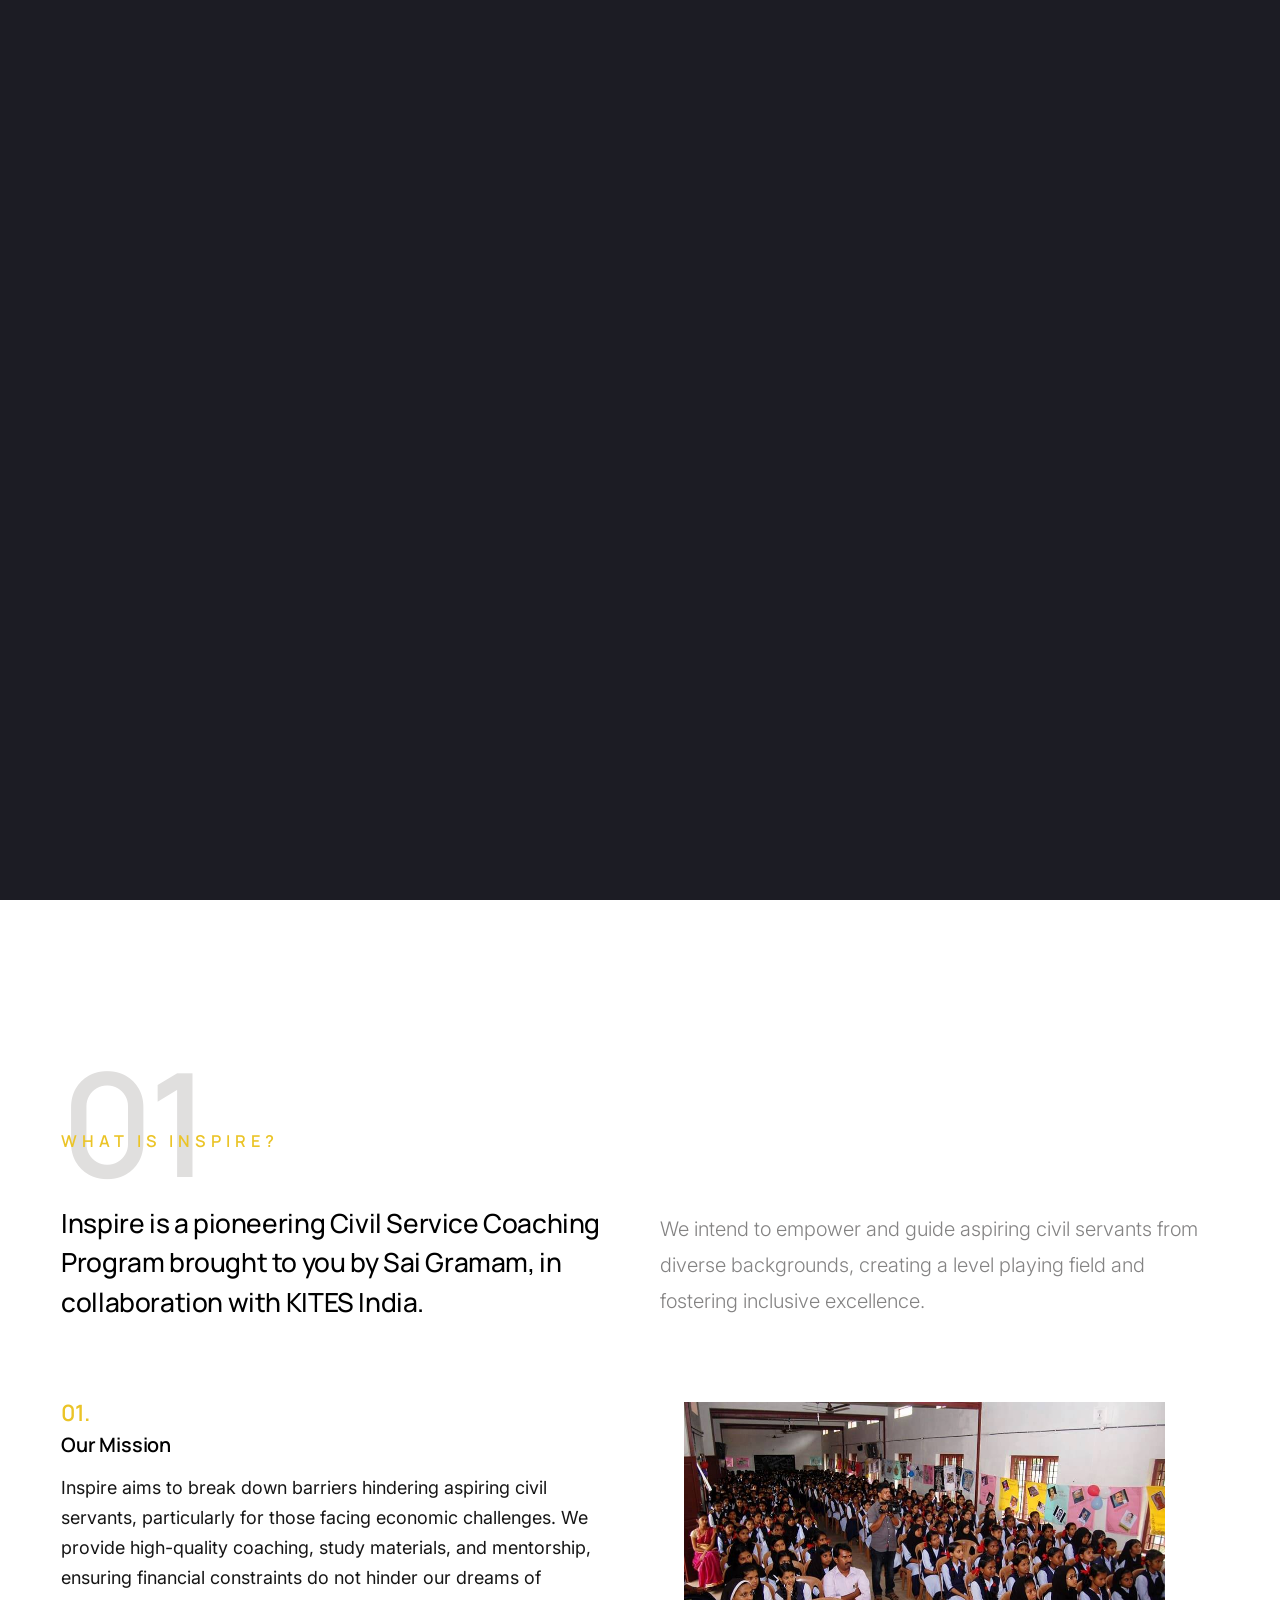
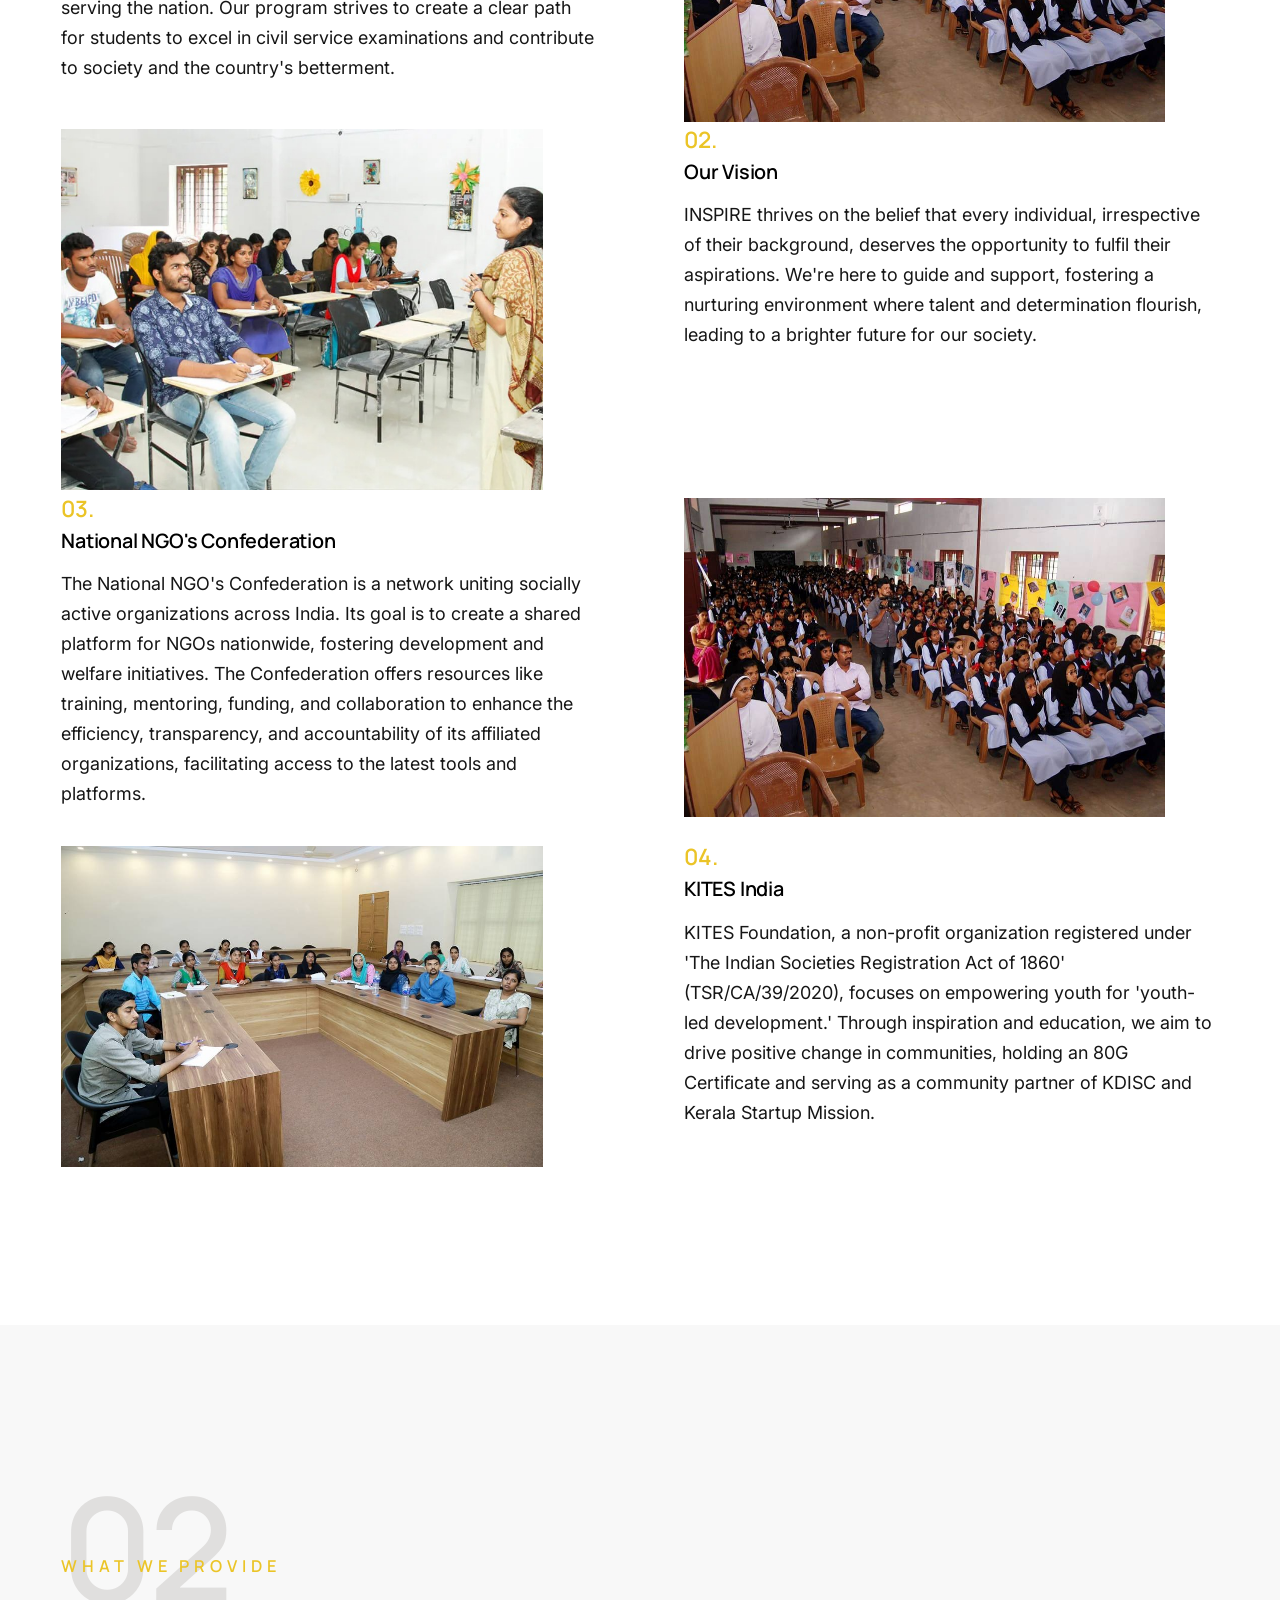
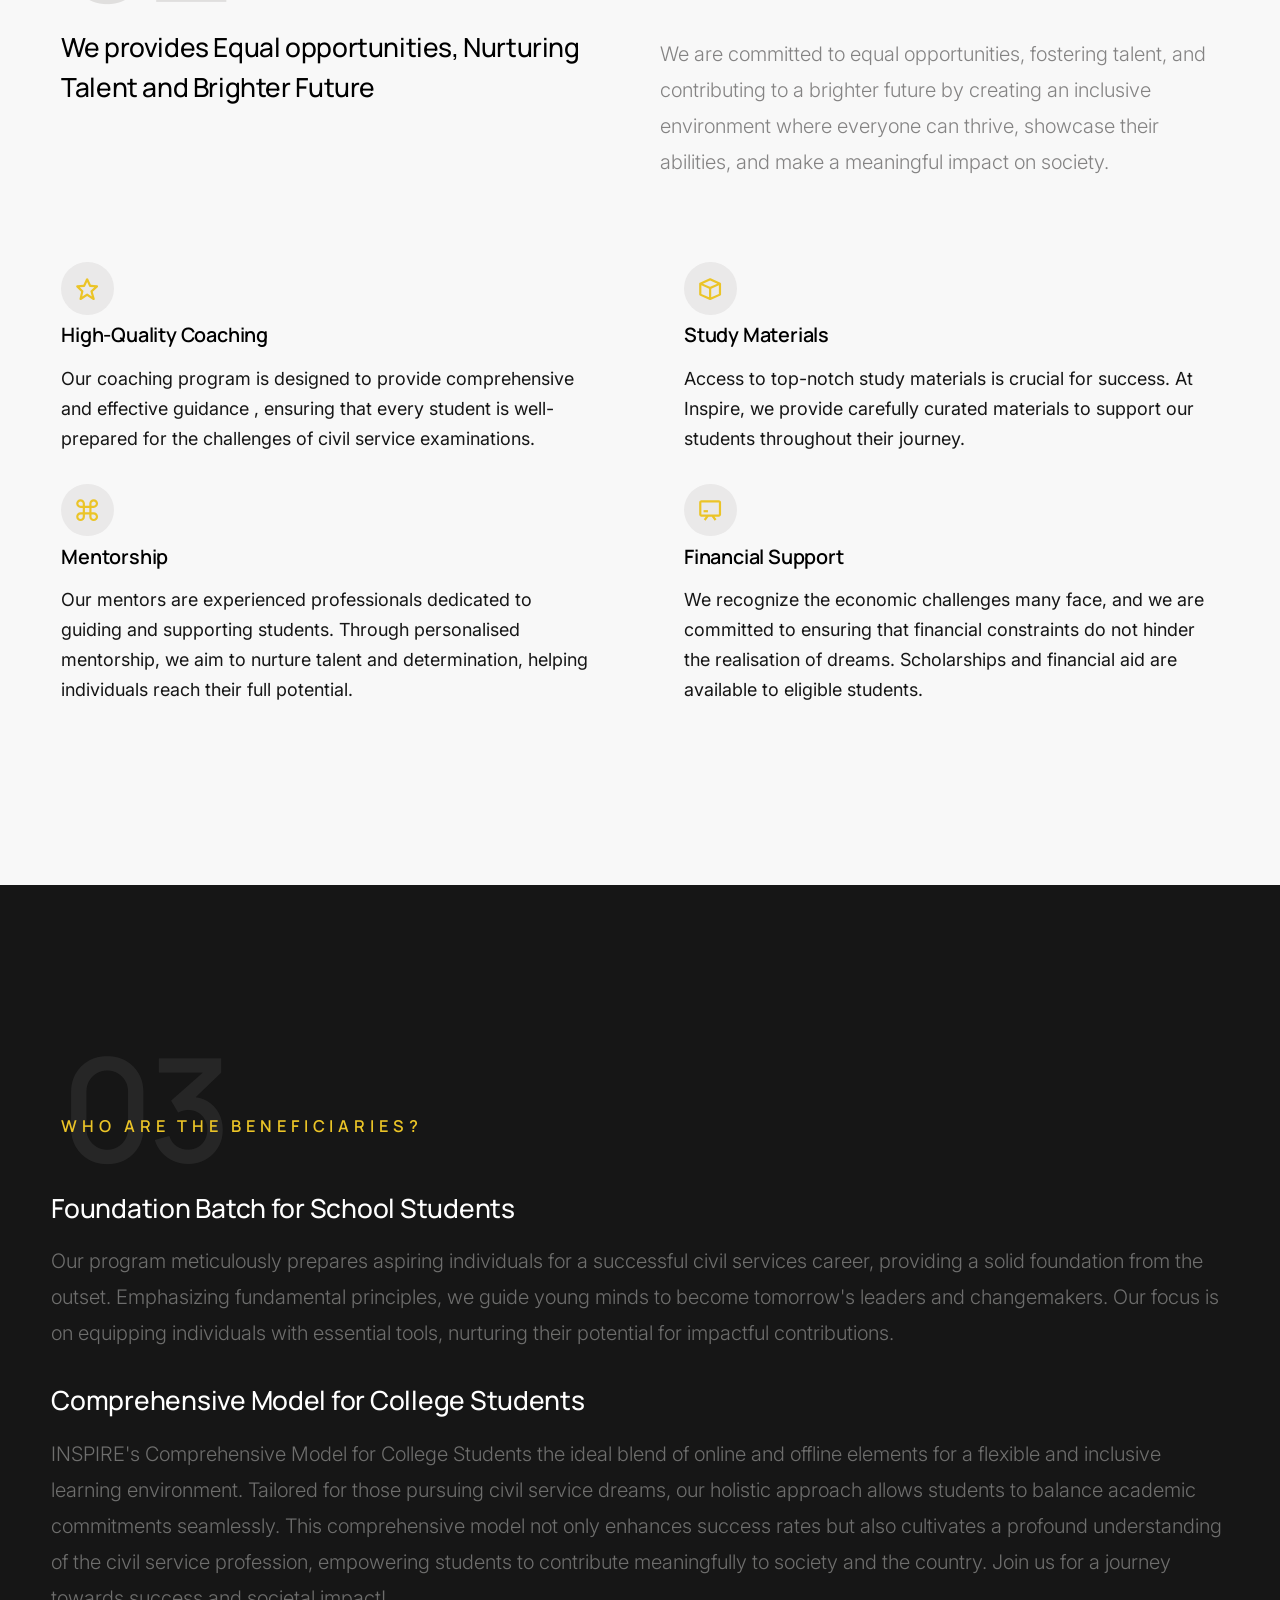
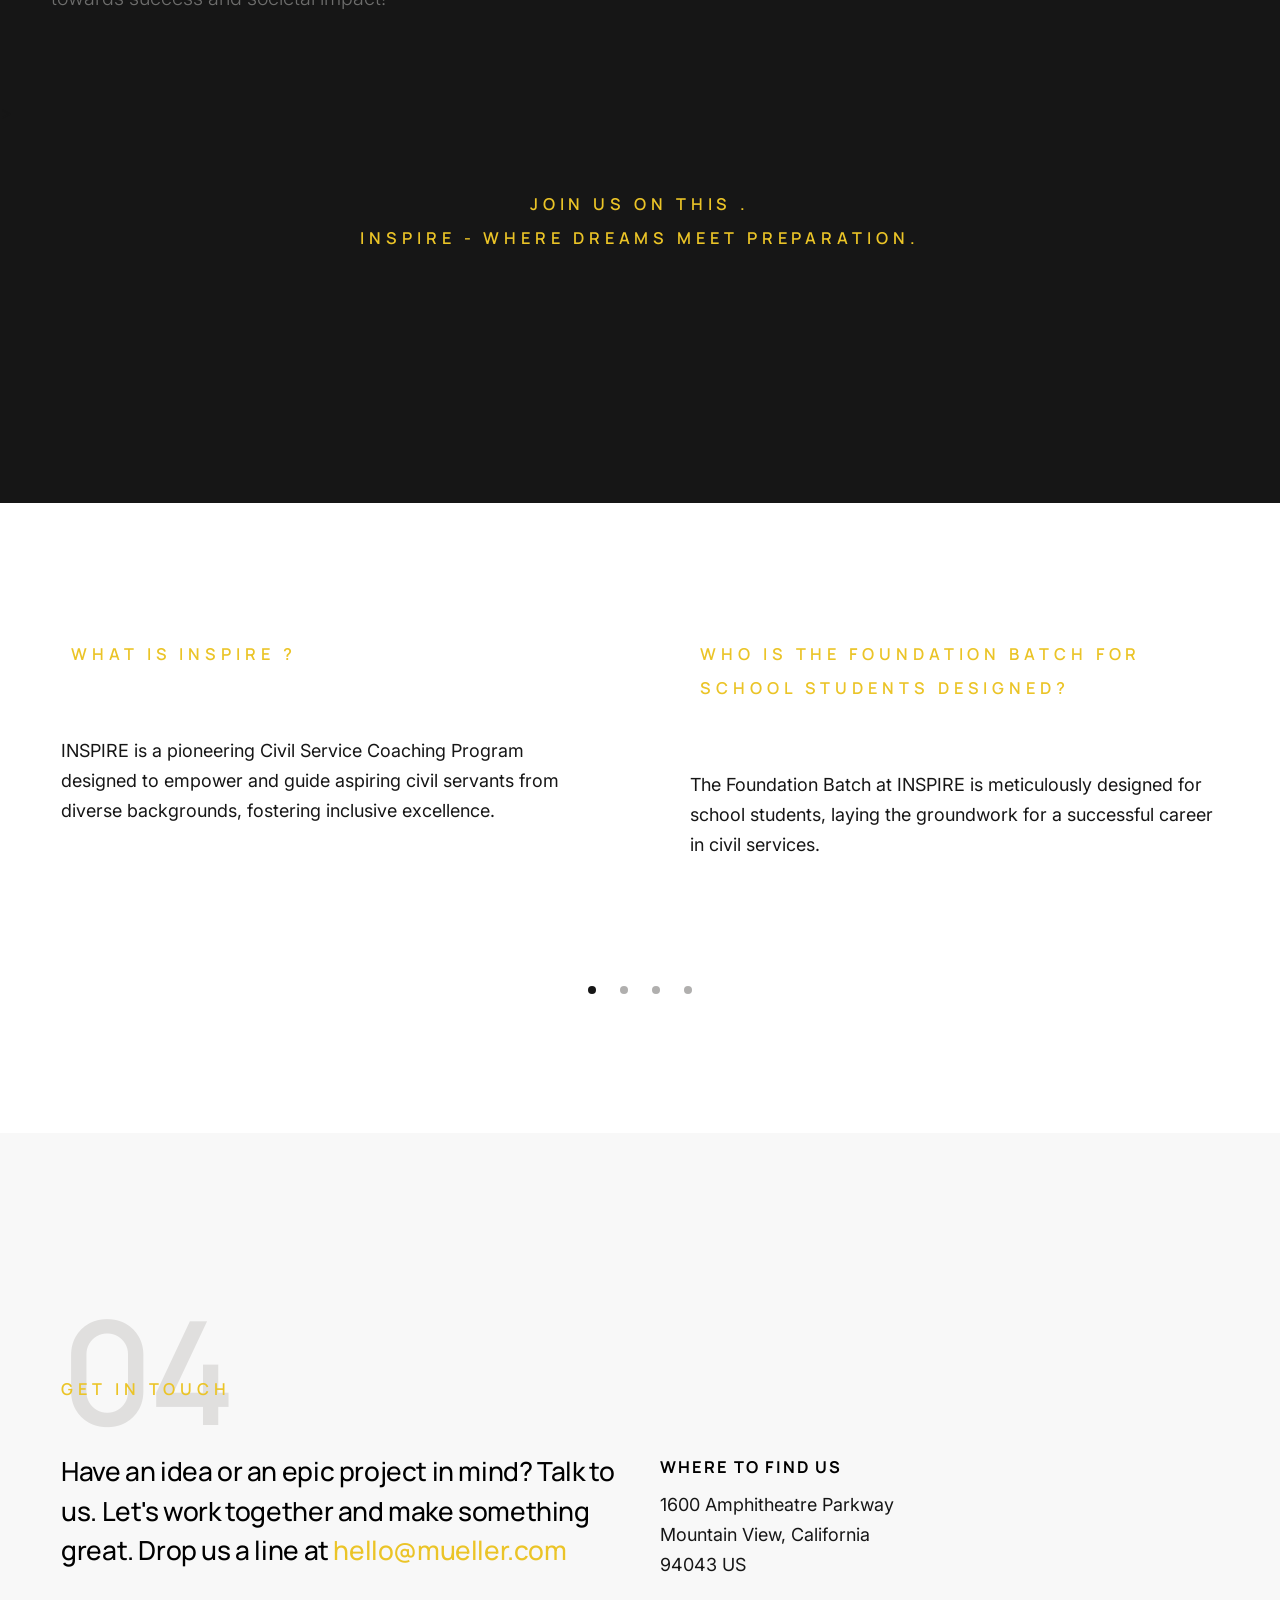
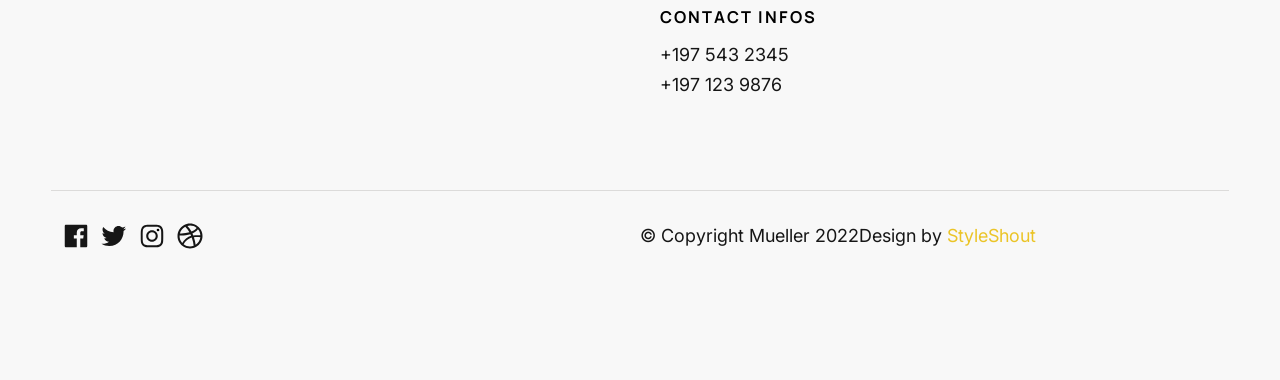
==== commit 39a465da: "added logo" ====
--- a/index.html
+++ b/index.html
@@ -136,13 +136,13 @@
             <section id="intro" class="s-intro target-section">
 
                 <div class="s-intro__bg"></div>
-
+              
                 <div class="row s-intro__content">
-
+                 
                     <div class="s-intro__content-bg"></div>
-
+                
                     <div class="column lg-12 s-intro__content-inner">
-
+                        <img src="images/inspire_logo.png" alt="Your Logo" class="s-intro__logo">
                         <h1 class="s-intro__content-title">
                             INSPIRE<br>
                             A Pioneering Civil <br>
@@ -151,7 +151,7 @@
 
                         </h1>
 
-
+                       
                         <!--<div class="s-intro__content-buttons">
                             <a href="#download" class="btn btn--stroke s-intro__content-btn smoothscroll">More About Us</a>
                             <a href="https://player.vimeo.com/video/14592941?color=f26522&title=0&byline=0&portrait=0" class="s-intro__content-video-btn">
@@ -214,83 +214,141 @@
                     </div> <!-- end list-block__item -->
 
                     <div class="column list-block__item">
+                       
+                        <div class="list-block__text">
+                            <div class="bricks-wrapper">
+
+                                <div class="grid-sizer"></div>
+                            <article class="brick brick--double entry">
+                                <a href="#modal-02" class="entry__link">
+                                    <div class="entry__thumb">
+                                        <img src="images/program_img2.jpeg" alt="">
+                                    </div>
+                                    
+                                </a>
+                            </article> <!-- entry -->
+                        </div>
+                        </div>
+                    </div> <!-- end list-block__item -->
+
+                    <div class="column list-block__item">
+                        <div class="bricks-wrapper">
+
+                            <div class="grid-sizer"></div>
+                        <article class="brick brick--double entry">
+                            <a href="#modal-03" class="entry__link">
+                                <div class="entry__thumb">
+                                    <img src="images/program_img3.jpeg" alt="">
+                                </div>
+                                
+                            </a>
+                        </article> <!-- entry -->
+                        </div>
+                    </div> <!-- end list-block__item -->
+
+                    <div class="column list-block__item">
+
                         <div class="list-block__title">
-                            <h3 class="h5">Our Vision </h3>
-                        </div>
-                        <div class="list-block__text">
-                            <p>
-                                INSPIRE thrives on the belief that every individual, irrespective of their background,
+                            <h3 class="h5">Our Vision
+                            </h3>
+                        </div>
+                        <div class="list-block__text">
+                            <p>INSPIRE thrives on the belief that every individual, irrespective of their background,
                                 deserves the opportunity to fulfil their aspirations.
                                 We're here to guide and support, fostering a nurturing environment where talent and
                                 determination flourish, leading to a brighter future for our society.
-
                             </p>
                         </div>
                     </div> <!-- end list-block__item -->
 
                     <div class="column list-block__item">
                         <div class="list-block__title">
-                            <h3 class="h5">Sai Gramam
+                            <h3 class="h5"> National NGO's Confederation
                             </h3>
                         </div>
                         <div class="list-block__text">
-                            <p>
-                                Sri Sathya Sai Orphanage Trust, Kerala, India was established on 17th June 1996 as an
-                                NGO.
-                                Since its inception, the Trust has been driven by the sagacious slogan, ‘Service to
-                                humanity is Service to God’, which is a blissful adage obtained from Bhagawan Sri Sathya
-                                Sai Baba. The Trust’s founders, Sri. K.N. Ananda Kumar and Justice Chandrasekhara Menon
-                                began the organization by getting permission
+                            <p>The National NGO's Confederation is a network uniting socially active organizations across India. Its goal is to create a shared platform for NGOs nationwide, fostering development and welfare initiatives. The Confederation offers resources like training, mentoring, funding, and collaboration to enhance the efficiency, transparency, and accountability of its affiliated organizations, facilitating access to the latest tools and platforms.
+
                             </p>
                         </div>
                     </div> <!-- end list-block__item -->
 
                     <div class="column list-block__item">
-
-                        <div class="list-block__text">
-                            <p>
-                                duly granted by Bhagawan Sri Sathya Sai Baba. Living to its motto, the Trust provides an
-                                array of altruistic services, reinforcing the society’s cultural, moral, and spiritual
-                                pillars.
-                                With the piety in practice, over 140 philanthropic projects had already rolled out of
-                                the Trust’s 25 years of existence. From a humble beginning marked by an orphanage
-                                sheltering just 9 boys, today’s achievements remain shining testimonials of the Trust’s
-                                diligence and synergy.
-
-                            </p>
-                        </div>
-                    </div> <!-- end list-block__item -->
+                       
+                        <div class="list-block__text">
+                            <div class="bricks-wrapper">
+
+                                <div class="grid-sizer"></div>
+                            <article class="brick brick--double entry">
+                                <a href="#modal-02" class="entry__link">
+                                    <div class="entry__thumb">
+                                        <img src="images/program_img2.jpeg" alt="">
+                                    </div>
+                                    
+                                </a>
+                            </article> <!-- entry -->
+                            </div>
+                        </div>
+                    </div> <!-- end list-block__item -->
+
+
+                    <div class="column list-block__item">
+                        <div class="bricks-wrapper">
+
+                            <div class="grid-sizer"></div>
+                        <article class="brick brick--double entry">
+                            <a href="#modal-01" class="entry__link">
+                                <div class="entry__thumb">
+                                    <img src="images/programs_img1.jpeg" alt="">
+                                </div>
+                              
+                            </a>
+                        </article> <!-- entry -->
+                    </div>
+                    </div>
                     <div class="column list-block__item">
                         <div class="list-block__title">
                             <h3 class="h5">KITES India
 
                             </h3>
                         </div>
-                        <div class="list-block__text">
-                            <p>
-                                KITES Foundation is a non-profit, non-governmental organization that strives to channel
-                                the power of productive youth engagement on various fronts to foster a ‘youth-led
-                                Development’ by empowering young individuals to drive positive change in their
-                                communities and the world.
+                        
+                        <div class="list-block__text">
+                            <div class="list-block__text">
+                                <p>
+                                   
+KITES Foundation, a non-profit organization registered under 'The Indian Societies Registration Act of 1860' (TSR/CA/39/2020), focuses on empowering youth for 'youth-led development.' Through inspiration and education, we aim to drive positive change in communities, holding an 80G Certificate and serving as a community partner of KDISC and Kerala Startup Mission.
+
+
+
+
+
+
+    
+    
+                                </p>
+                            </div>
+                               
+                          
+
 
                             </p>
                         </div>
-                    </div>
-                    <div class="column list-block__item">
-
-                        <div class="list-block__text">
-                            <p>
-                                Through inspiration, education, and mobilization, KITES aims to secure a sustainable
-                                future by investing in the potential of the next generation. KITES Foundation is
-                                registered (TSR/CA/39/2020) under ‘The Indian Societies Registration Act of 1860’ with
-                                an 80G Certificate.
-                                KITES Foundation is also a community partner of KDISC and Kerala Startup Mission.
-
-
-                            </p>
-                        </div>
-                    </div> <!- </div> <!-- end process-list -->
-
+
+
+
+
+                        
+                    </div> 
+                                
+                    
+                    <!- </div> <!-- end process-list -->
+
+
+
+
+            </div>
+                    
             </section> <!-- end s-about -->
 
 
@@ -457,55 +515,7 @@
                     </div>
                 </div>
                 
-                <div id="bricks" class="row bricks">
-                    <div class="column lg-12 masonry">
-                        <div class="bricks-wrapper">
-
-                            <div class="grid-sizer"></div>
-
-                            <article class="brick brick--double entry">
-                                <a href="#modal-01" class="entry__link">
-                                    <div class="entry__thumb">
-                                        <img src="images/programs_img1.jpeg" alt="">
-                                    </div>
-                                  
-                                </a>
-                            </article> <!-- entry -->
-
-                            <article class="brick brick--double entry">
-                                <a href="#modal-02" class="entry__link">
-                                    <div class="entry__thumb">
-                                        <img src="images/program_img2.jpeg" alt="">
-                                    </div>
-                                    
-                                </a>
-                            </article> <!-- entry -->
-
-                            <article class="brick brick--double entry">
-                                <a href="#modal-03" class="entry__link">
-                                    <div class="entry__thumb">
-                                        <img src="images/program_img3.jpeg" alt="">
-                                    </div>
-                                    
-                                </a>
-                            </article> <!-- entry -->
-
-                            <article class="brick brick--double entry">
-                                <a href="#modal-04" class="entry__link">
-                                    <div class="entry__thumb">
-                                        <img src="images/program_img4.jpeg" alt="">
-                                    </div>
-                                   
-                                </a>
-                            </article> <!-- entry -->
-
-                            
-
-                        </div> <!-- end bricks-wrapper -->
-                    </div> <!-- end masonry -->
-                </div> <!-- end bricks -->
-
-
+              
 >
                 
 
--- a/css/styles.css
+++ b/css/styles.css
@@ -207,7 +207,7 @@
     --base-size        : 62.5%;
     --multiplier       : 1;
     --base-font-size   : calc(1.8rem * var(--multiplier));
-    --space            : calc(3.2rem * var(--multiplier));
+    --space            : calc(3rem * var(--multiplier));
 
     /* vertical spacing 
      */
@@ -293,7 +293,7 @@
 
     /* gutter
      */
-    --gutter         : 2.2rem;
+    --gutter         : 1rem;
 }
 
 /* on medium screen devices
@@ -3487,6 +3487,18 @@
     position          : relative;
     
 }
+    .s-intro__logo {
+        width: 90px; /* Adjust the width as needed */
+        height: auto; /* To maintain the aspect ratio */
+        position: absolute;
+        top: 170px;
+        left: -10px;
+        opacity: 0; 
+        transition:  opacity 3s ease ; 
+    }
+    .s-intro__logo.show {
+        opacity: 1; 
+    }
 
 .s-intro__content-title::before {
     display          : block;
@@ -3515,36 +3527,8 @@
     margin-bottom    : 0;
 }
 
-.s-intro__content-video-btn {
-    height          : var(--vspace-btn);
-    width           : var(--vspace-btn);
-    border          : 2px solid white;
-    border-radius   : 50%;
-    display         : flex;
-    align-items     : center;
-    justify-content : center;
-}
-
-.s-intro__content-video-btn svg {
-    height    : var(--vspace-1);
-    width     : var(--vspace-1);
-    transform : translate(2px, 0);
-}
-
-.s-intro__content-video-btn svg path {
-    fill : white;
-}
-
-.s-intro__content-video-btn:focus,
-.s-intro__content-video-btn:hover {
-    background-color : var(--color-1);
-    border-color     : var(--color-1);
-}
-
-.s-intro__content-video-btn:focus svg path,
-.s-intro__content-video-btn:hover svg path {
-    fill : white;
-}
+
+
 
 /* --------------------------------------------------------------------
  * ## intro scroll down
@@ -3893,7 +3877,7 @@
 
 .bricks-wrapper .grid-sizer--double,
 .bricks-wrapper .brick--double {
-    width : 50%;
+    width : 90%;
 }
 
 .bricks-wrapper .brick {
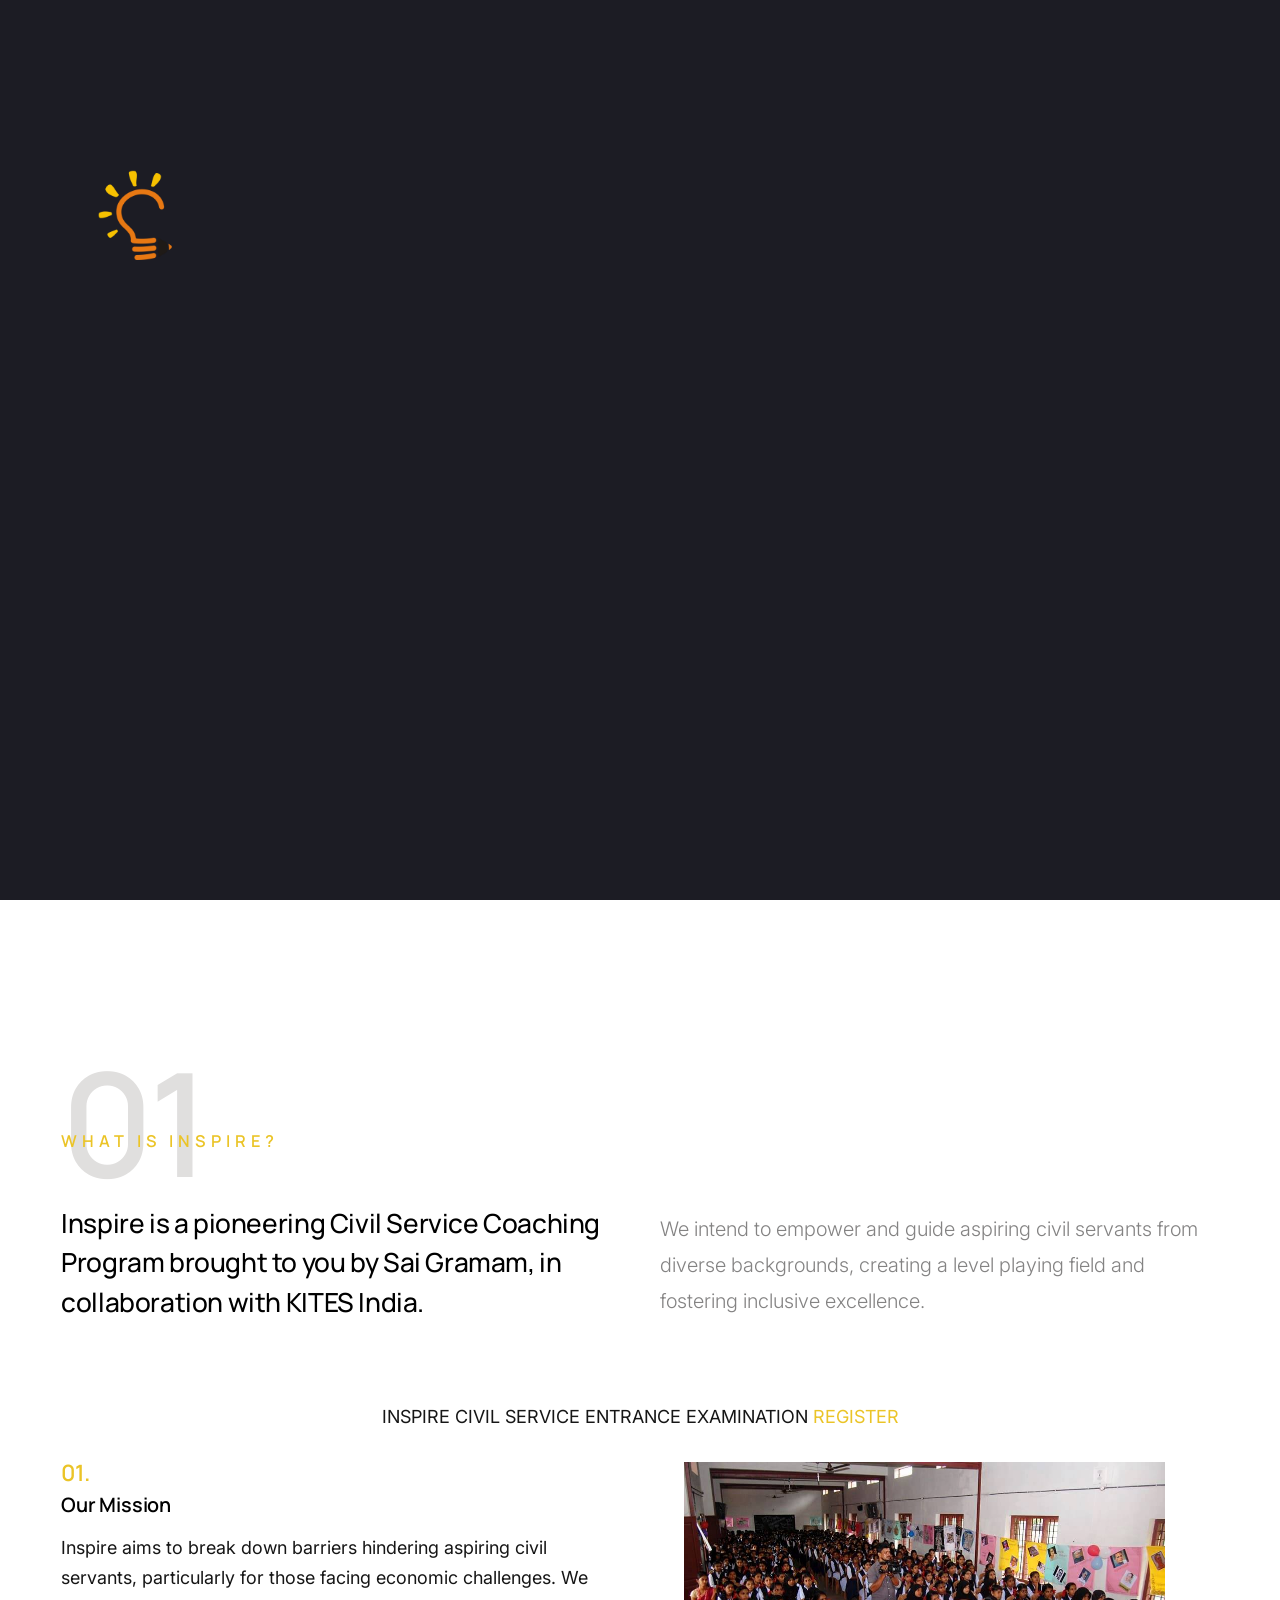
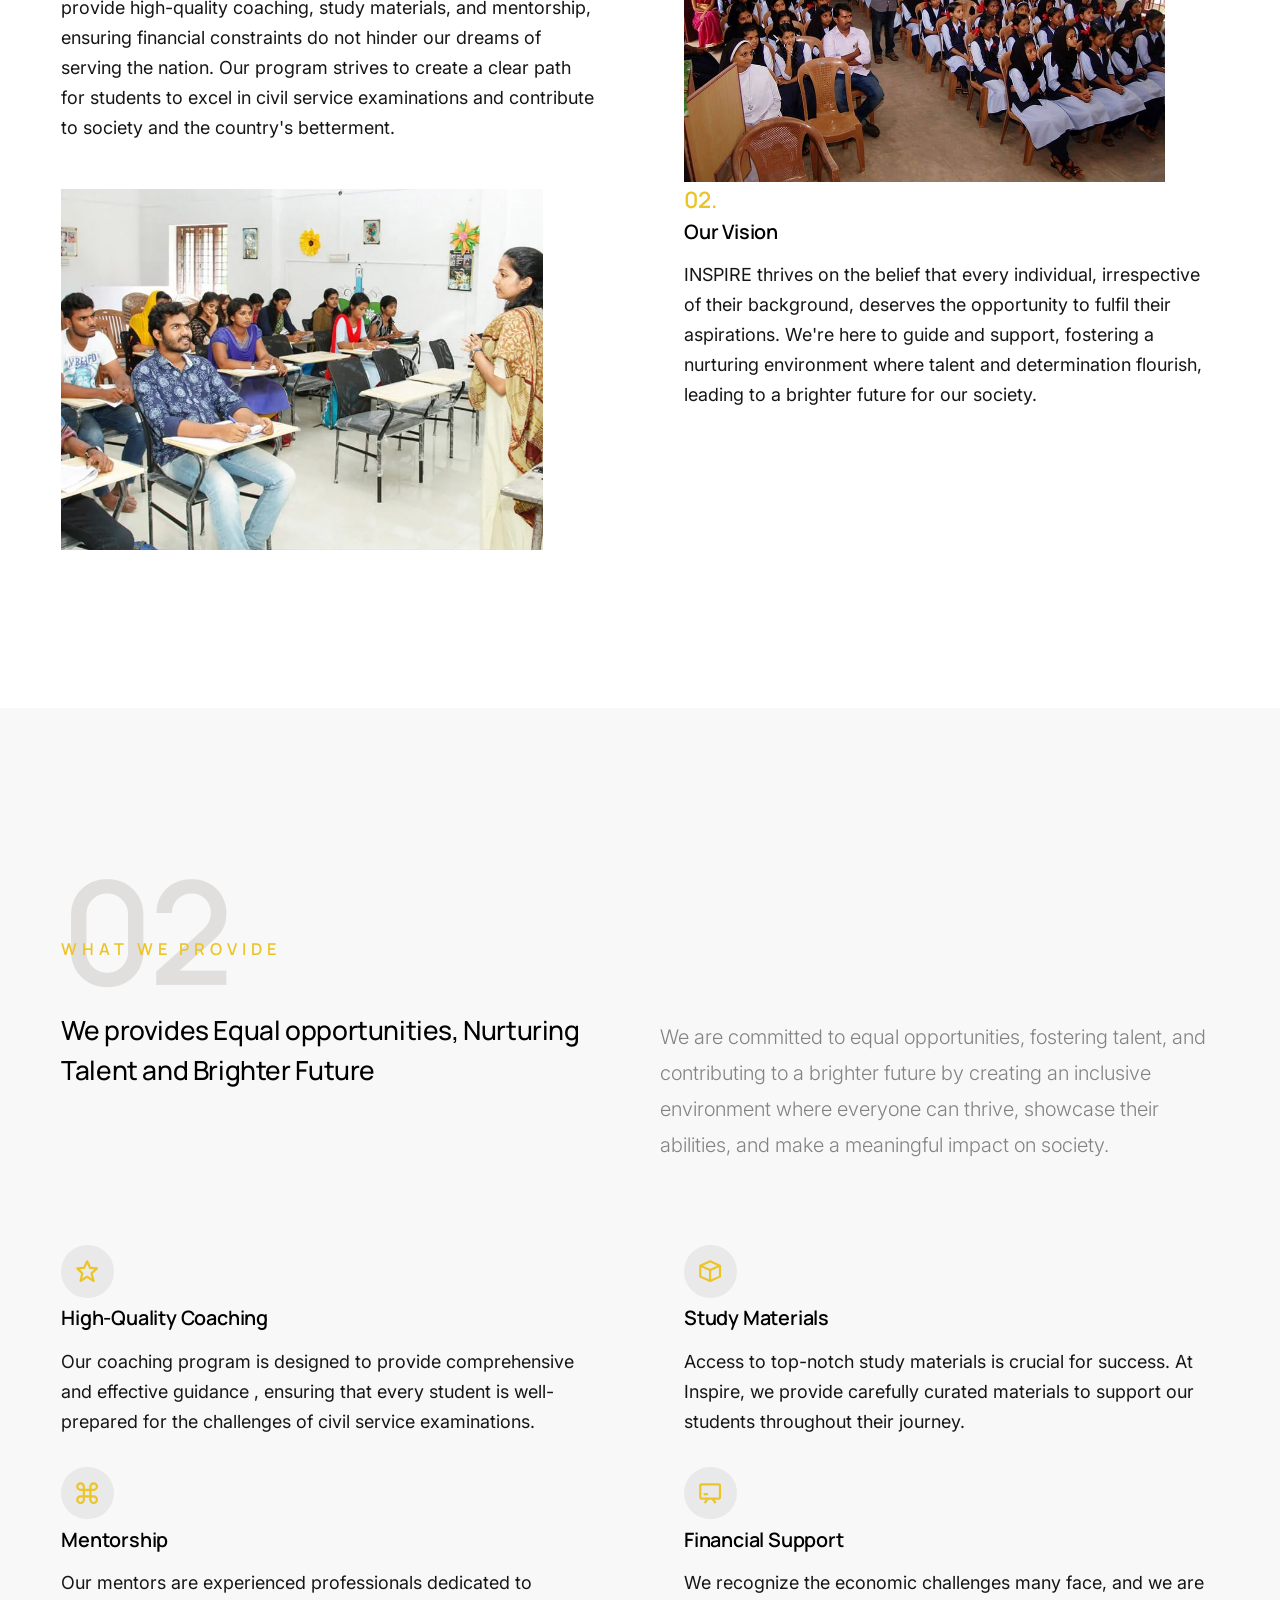
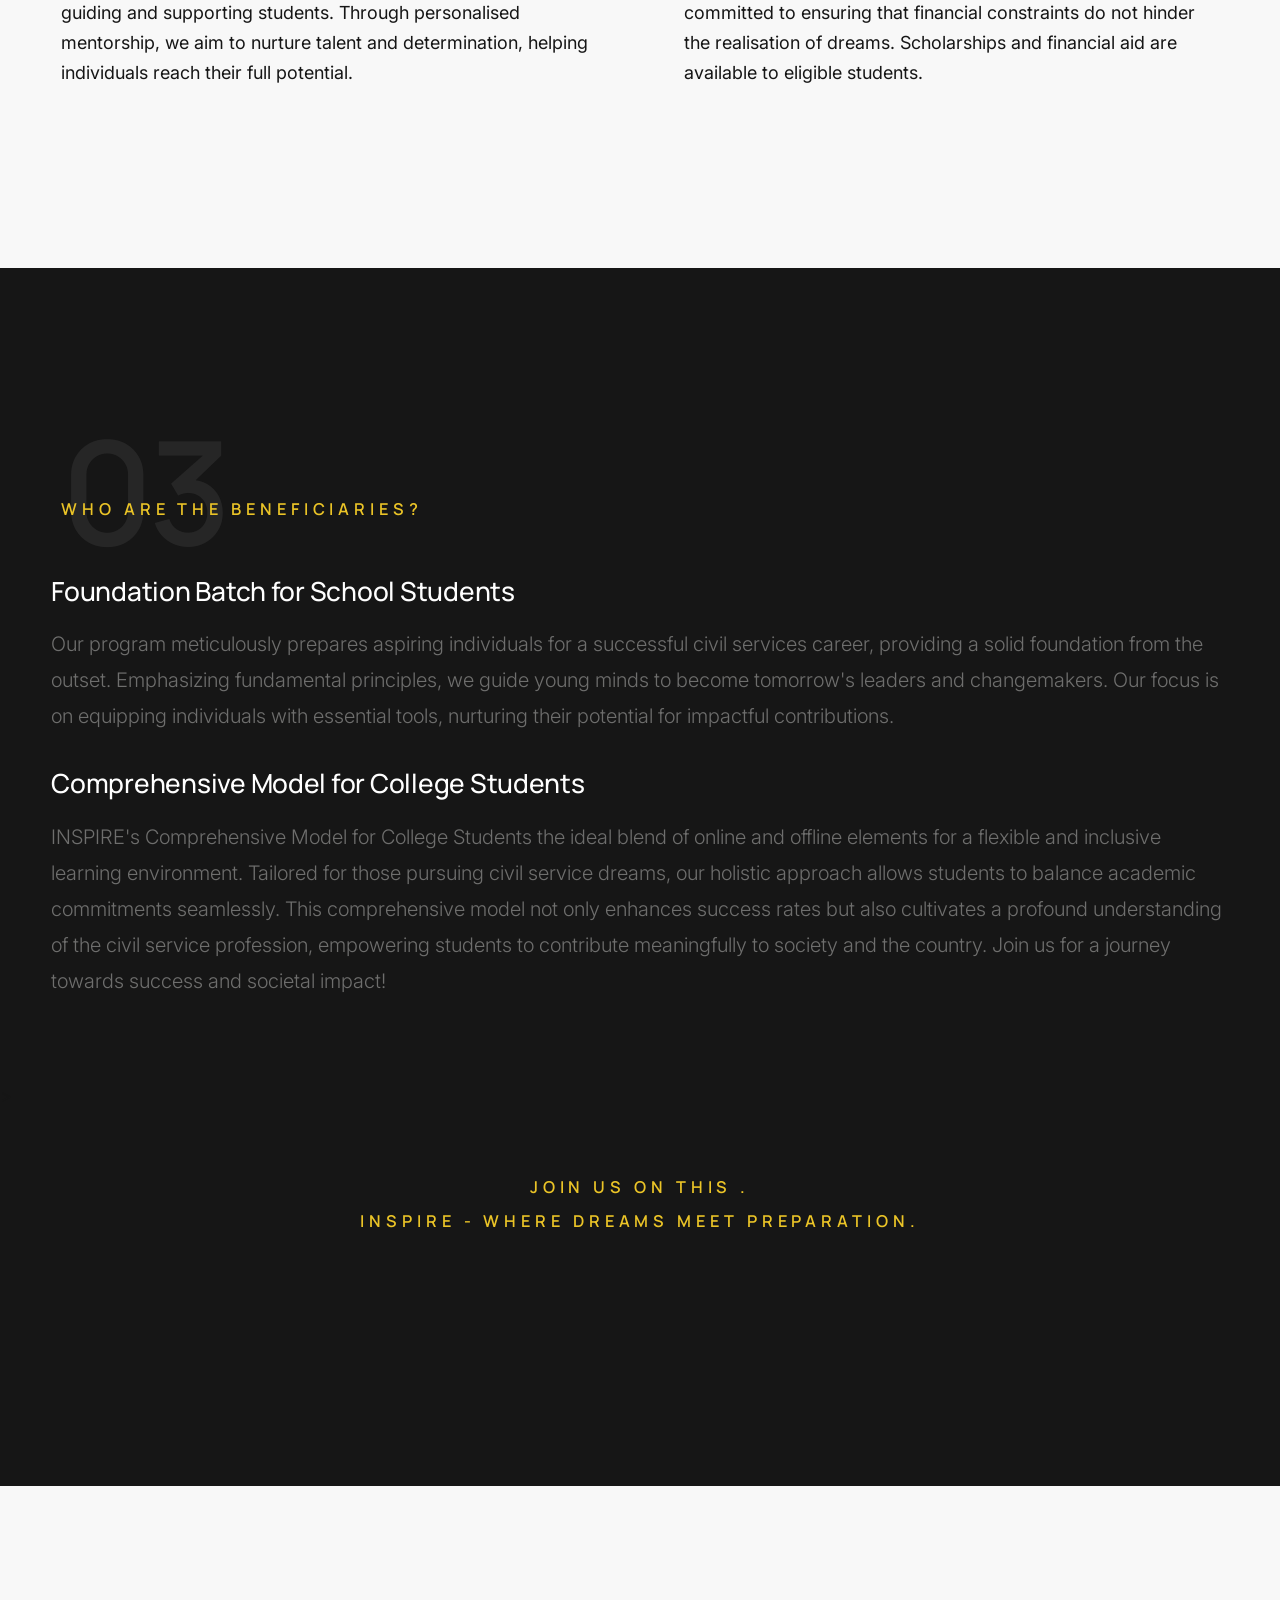
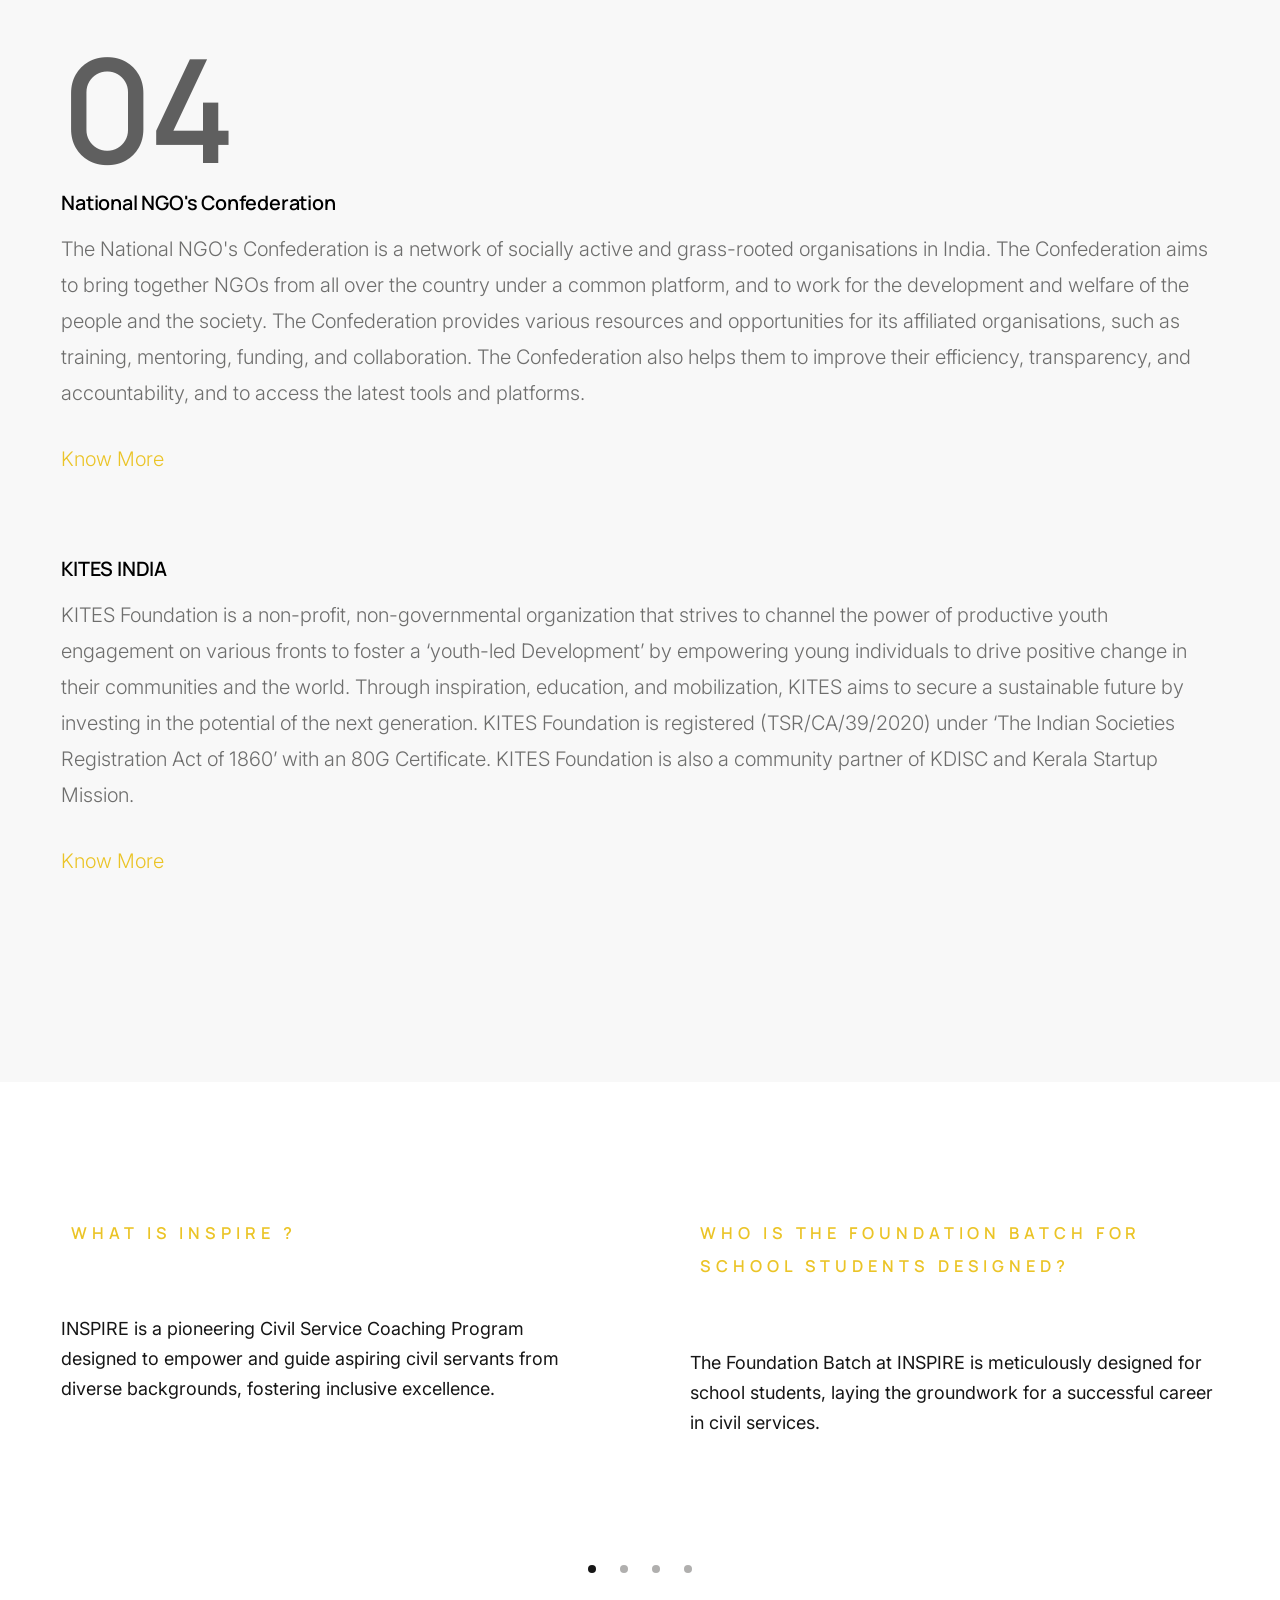
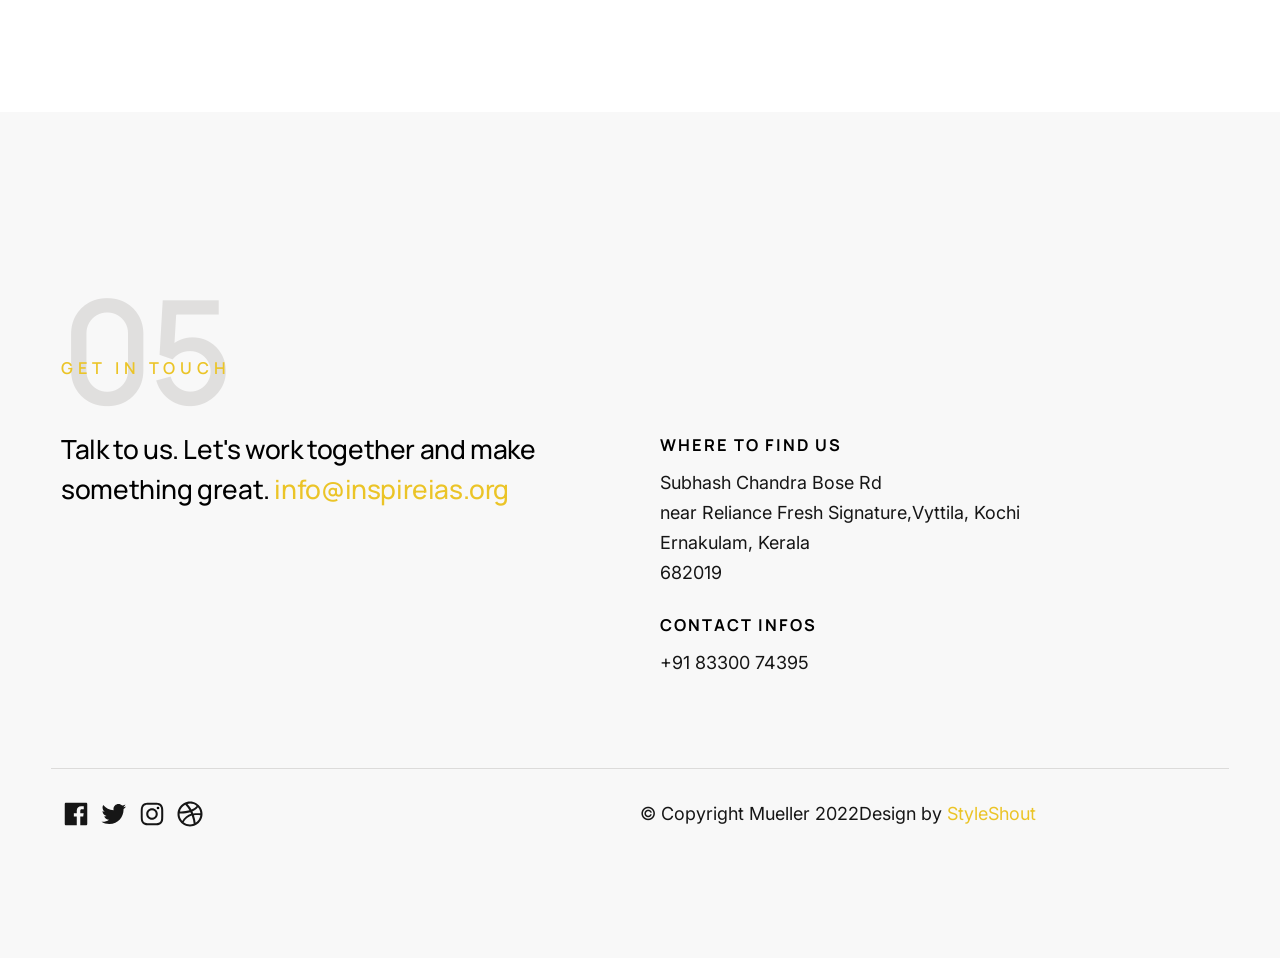
==== commit 96712b1d: "add exam reg" ====
--- a/index.html
+++ b/index.html
@@ -66,58 +66,10 @@
                         <li><a href="#services" class="smoothscroll">Services</a></li>
                         <li><a href="#folio" class="smoothscroll">Work</a></li>
                         <li><a href="#footer" class="smoothscroll">Contact</a></li>
+                        <li><a href="https://docs.google.com/forms/d/e/1FAIpQLSclkXFA0QfSLJiH79pyOTBRhZYb0FCond1gkSNkZ4vdg99LXw/viewform" target="_blank">Exam Registration</a></li>
                     </ul> <!-- s-header__menu-links -->
 
-                    <ul class="s-header__social">
-                        <li>
-                            <a href="">
-                                <svg xmlns="http://www.w3.org/2000/svg" width="24" height="24" viewBox="0 0 24 24"
-                                    style="fill:rgba(0, 0, 0, 1);">
-                                    <path
-                                        d="M20,3H4C3.447,3,3,3.448,3,4v16c0,0.552,0.447,1,1,1h8.615v-6.96h-2.338v-2.725h2.338v-2c0-2.325,1.42-3.592,3.5-3.592 c0.699-0.002,1.399,0.034,2.095,0.107v2.42h-1.435c-1.128,0-1.348,0.538-1.348,1.325v1.735h2.697l-0.35,2.725h-2.348V21H20 c0.553,0,1-0.448,1-1V4C21,3.448,20.553,3,20,3z">
-                                    </path>
-                                </svg>
-                                <span class="u-screen-reader-text">Facebook</span>
-                            </a>
-                        </li>
-                        <li>
-                            <a href="">
-                                <svg xmlns="http://www.w3.org/2000/svg" width="24" height="24" viewBox="0 0 24 24"
-                                    style="fill:rgba(0, 0, 0, 1);">
-                                    <path
-                                        d="M19.633,7.997c0.013,0.175,0.013,0.349,0.013,0.523c0,5.325-4.053,11.461-11.46,11.461c-2.282,0-4.402-0.661-6.186-1.809 c0.324,0.037,0.636,0.05,0.973,0.05c1.883,0,3.616-0.636,5.001-1.721c-1.771-0.037-3.255-1.197-3.767-2.793 c0.249,0.037,0.499,0.062,0.761,0.062c0.361,0,0.724-0.05,1.061-0.137c-1.847-0.374-3.23-1.995-3.23-3.953v-0.05 c0.537,0.299,1.16,0.486,1.82,0.511C3.534,9.419,2.823,8.184,2.823,6.787c0-0.748,0.199-1.434,0.548-2.032 c1.983,2.443,4.964,4.04,8.306,4.215c-0.062-0.3-0.1-0.611-0.1-0.923c0-2.22,1.796-4.028,4.028-4.028 c1.16,0,2.207,0.486,2.943,1.272c0.91-0.175,1.782-0.512,2.556-0.973c-0.299,0.935-0.936,1.721-1.771,2.22 c0.811-0.088,1.597-0.312,2.319-0.624C21.104,6.712,20.419,7.423,19.633,7.997z">
-                                    </path>
-                                </svg>
-                                <span class="u-screen-reader-text">Twitter</span>
-                            </a>
-                        </li>
-                        <li>
-                            <a href="">
-                                <svg xmlns="http://www.w3.org/2000/svg" width="24" height="24" viewBox="0 0 24 24"
-                                    style="fill:rgba(0, 0, 0, 1);">
-                                    <path
-                                        d="M11.999,7.377c-2.554,0-4.623,2.07-4.623,4.623c0,2.554,2.069,4.624,4.623,4.624c2.552,0,4.623-2.07,4.623-4.624 C16.622,9.447,14.551,7.377,11.999,7.377L11.999,7.377z M11.999,15.004c-1.659,0-3.004-1.345-3.004-3.003 c0-1.659,1.345-3.003,3.004-3.003s3.002,1.344,3.002,3.003C15.001,13.659,13.658,15.004,11.999,15.004L11.999,15.004z">
-                                    </path>
-                                    <circle cx="16.806" cy="7.207" r="1.078"></circle>
-                                    <path
-                                        d="M20.533,6.111c-0.469-1.209-1.424-2.165-2.633-2.632c-0.699-0.263-1.438-0.404-2.186-0.42 c-0.963-0.042-1.268-0.054-3.71-0.054s-2.755,0-3.71,0.054C7.548,3.074,6.809,3.215,6.11,3.479C4.9,3.946,3.945,4.902,3.477,6.111 c-0.263,0.7-0.404,1.438-0.419,2.186c-0.043,0.962-0.056,1.267-0.056,3.71c0,2.442,0,2.753,0.056,3.71 c0.015,0.748,0.156,1.486,0.419,2.187c0.469,1.208,1.424,2.164,2.634,2.632c0.696,0.272,1.435,0.426,2.185,0.45 c0.963,0.042,1.268,0.055,3.71,0.055s2.755,0,3.71-0.055c0.747-0.015,1.486-0.157,2.186-0.419c1.209-0.469,2.164-1.424,2.633-2.633 c0.263-0.7,0.404-1.438,0.419-2.186c0.043-0.962,0.056-1.267,0.056-3.71s0-2.753-0.056-3.71C20.941,7.57,20.801,6.819,20.533,6.111z M19.315,15.643c-0.007,0.576-0.111,1.147-0.311,1.688c-0.305,0.787-0.926,1.409-1.712,1.711c-0.535,0.199-1.099,0.303-1.67,0.311 c-0.95,0.044-1.218,0.055-3.654,0.055c-2.438,0-2.687,0-3.655-0.055c-0.569-0.007-1.135-0.112-1.669-0.311 c-0.789-0.301-1.414-0.923-1.719-1.711c-0.196-0.534-0.302-1.099-0.311-1.669c-0.043-0.95-0.053-1.218-0.053-3.654 c0-2.437,0-2.686,0.053-3.655c0.007-0.576,0.111-1.146,0.311-1.687c0.305-0.789,0.93-1.41,1.719-1.712 c0.534-0.198,1.1-0.303,1.669-0.311c0.951-0.043,1.218-0.055,3.655-0.055c2.437,0,2.687,0,3.654,0.055 c0.571,0.007,1.135,0.112,1.67,0.311c0.786,0.303,1.407,0.925,1.712,1.712c0.196,0.534,0.302,1.099,0.311,1.669 c0.043,0.951,0.054,1.218,0.054,3.655c0,2.436,0,2.698-0.043,3.654H19.315z">
-                                    </path>
-                                </svg>
-                                <span class="u-screen-reader-text">Instagram</span>
-                            </a>
-                        </li>
-                        <li>
-                            <a href="">
-                                <svg xmlns="http://www.w3.org/2000/svg" width="24" height="24" viewBox="0 0 24 24"
-                                    style="fill: rgba(0, 0, 0, 1);">
-                                    <path
-                                        d="M20.66 6.98a9.932 9.932 0 0 0-3.641-3.64C15.486 2.447 13.813 2 12 2s-3.486.447-5.02 1.34c-1.533.893-2.747 2.107-3.64 3.64S2 10.187 2 12s.446 3.487 1.34 5.02a9.924 9.924 0 0 0 3.641 3.64C8.514 21.553 10.187 22 12 22s3.486-.447 5.02-1.34a9.932 9.932 0 0 0 3.641-3.64C21.554 15.487 22 13.813 22 12s-.446-3.487-1.34-5.02zM12 3.66c2 0 3.772.64 5.32 1.919-.92 1.174-2.286 2.14-4.1 2.9-1.002-1.813-2.088-3.327-3.261-4.54A7.715 7.715 0 0 1 12 3.66zM5.51 6.8a8.116 8.116 0 0 1 2.711-2.22c1.212 1.201 2.325 2.7 3.34 4.5-2 .6-4.114.9-6.341.9-.573 0-1.006-.013-1.3-.04A8.549 8.549 0 0 1 5.51 6.8zM3.66 12c0-.054.003-.12.01-.2.007-.08.01-.146.01-.2.254.014.641.02 1.161.02 2.666 0 5.146-.367 7.439-1.1.187.373.381.793.58 1.26-1.32.293-2.674 1.006-4.061 2.14S6.4 16.247 5.76 17.5c-1.4-1.587-2.1-3.42-2.1-5.5zM12 20.34c-1.894 0-3.594-.587-5.101-1.759.601-1.187 1.524-2.322 2.771-3.401 1.246-1.08 2.483-1.753 3.71-2.02a29.441 29.441 0 0 1 1.56 6.62 8.166 8.166 0 0 1-2.94.56zm7.08-3.96a8.351 8.351 0 0 1-2.58 2.621c-.24-2.08-.7-4.107-1.379-6.081.932-.066 1.765-.1 2.5-.1.799 0 1.686.034 2.659.1a8.098 8.098 0 0 1-1.2 3.46zm-1.24-5c-1.16 0-2.233.047-3.22.14a27.053 27.053 0 0 0-.68-1.62c2.066-.906 3.532-2.006 4.399-3.3 1.2 1.414 1.854 3.027 1.96 4.84-.812-.04-1.632-.06-2.459-.06z">
-                                    </path>
-                                </svg>
-                                <span class="u-screen-reader-text">Dribbble</span>
-                            </a>
-                        </li>
-                    </ul> <!-- s-header__social -->
+                    
 
                 </nav> <!-- end s-header__nav -->
 
@@ -190,9 +142,14 @@
                             We intend to empower and guide aspiring civil servants from diverse backgrounds, creating a
                             level playing field and fostering inclusive excellence.
                         </p>
-                    </div>
-                </div> <!-- end section-header -->
-
+                      
+                    </div>
+                 
+                 
+             
+            </div>
+            <P style="text-align: center;">INSPIRE CIVIL SERVICE ENTRANCE EXAMINATION 
+                <a href="https://docs.google.com/forms/d/e/1FAIpQLSclkXFA0QfSLJiH79pyOTBRhZYb0FCond1gkSNkZ4vdg99LXw/viewform">REGISTER</a></P>
                 <div class="row process-list list-block show-ctr block-lg-one-half block-tab-whole">
 
                     <div class="column list-block__item">
@@ -261,85 +218,12 @@
                         </div>
                     </div> <!-- end list-block__item -->
 
-                    <div class="column list-block__item">
-                        <div class="list-block__title">
-                            <h3 class="h5"> National NGO's Confederation
-                            </h3>
-                        </div>
-                        <div class="list-block__text">
-                            <p>The National NGO's Confederation is a network uniting socially active organizations across India. Its goal is to create a shared platform for NGOs nationwide, fostering development and welfare initiatives. The Confederation offers resources like training, mentoring, funding, and collaboration to enhance the efficiency, transparency, and accountability of its affiliated organizations, facilitating access to the latest tools and platforms.
-
-                            </p>
-                        </div>
-                    </div> <!-- end list-block__item -->
-
-                    <div class="column list-block__item">
-                       
-                        <div class="list-block__text">
-                            <div class="bricks-wrapper">
-
-                                <div class="grid-sizer"></div>
-                            <article class="brick brick--double entry">
-                                <a href="#modal-02" class="entry__link">
-                                    <div class="entry__thumb">
-                                        <img src="images/program_img2.jpeg" alt="">
-                                    </div>
-                                    
-                                </a>
-                            </article> <!-- entry -->
-                            </div>
-                        </div>
-                    </div> <!-- end list-block__item -->
-
-
-                    <div class="column list-block__item">
-                        <div class="bricks-wrapper">
-
-                            <div class="grid-sizer"></div>
-                        <article class="brick brick--double entry">
-                            <a href="#modal-01" class="entry__link">
-                                <div class="entry__thumb">
-                                    <img src="images/programs_img1.jpeg" alt="">
-                                </div>
-                              
-                            </a>
-                        </article> <!-- entry -->
-                    </div>
-                    </div>
-                    <div class="column list-block__item">
-                        <div class="list-block__title">
-                            <h3 class="h5">KITES India
-
-                            </h3>
-                        </div>
+                   
+                   
+
+
                         
-                        <div class="list-block__text">
-                            <div class="list-block__text">
-                                <p>
-                                   
-KITES Foundation, a non-profit organization registered under 'The Indian Societies Registration Act of 1860' (TSR/CA/39/2020), focuses on empowering youth for 'youth-led development.' Through inspiration and education, we aim to drive positive change in communities, holding an 80G Certificate and serving as a community partner of KDISC and Kerala Startup Mission.
-
-
-
-
-
-
-    
-    
-                                </p>
-                            </div>
-                               
-                          
-
-
-                            </p>
-                        </div>
-
-
-
-
-                        
-                    </div> 
+                   
                                 
                     
                     <!- </div> <!-- end process-list -->
@@ -536,6 +420,56 @@
                 </div> <!-- end s-clients -->
 
             </section> <!-- end s-folio -->
+            <section id="services" class="s-services target-section">
+
+               
+
+                <div class="row section-header light-on-dark" data-num="04">
+                   
+
+                    <div class="colum">
+                       
+                            <div class="column list-block__item">
+                                <div class="list-block__title">
+                                    
+                                    <h3 class="h5"><br>National NGO's Confederation</h3>
+                                </div>
+                        
+                        <div class="list-block__text">
+                            <p= class="desc">
+                                The National NGO's Confederation  is a network of socially active and grass-rooted organisations in India. The Confederation aims to bring together NGOs from all over the country under a common platform, and to work for the development and welfare of the people and the society.
+
+                                The Confederation provides various resources and opportunities for its affiliated organisations, such as training, mentoring, funding, and collaboration. The Confederation also helps them to improve their efficiency, transparency, and accountability, and to access the latest tools and platforms.
+                                </p>
+                                <a href="https://nationalngoconfederation.org/" target="_blank">Know More</a>
+                        </div>
+                    </div>
+                    <div class="colum">
+                        <div class="column list-block__item">
+                            <div class="list-block__title">
+                                
+                                <h3 class="h5"><br>KITES INDIA</h3>
+                            </div>
+                        
+                        <div class="list-block__text">
+                            <p= class="desc">
+                                KITES Foundation is a non-profit, non-governmental organization that strives to channel the 
+                                power of productive youth engagement on various fronts to foster a ‘youth-led Development’ 
+                                by empowering young individuals to drive positive change in their communities and the 
+                                world. Through inspiration, education, and mobilization, KITES aims to secure a sustainable future by investing in the potential of the next generation. KITES Foundation is registered 
+                                (TSR/CA/39/2020) under ‘The Indian Societies Registration Act of 1860’ with an 80G 
+                                Certificate. KITES Foundation is also a community partner of KDISC and Kerala Startup 
+                                Mission.
+
+                                </p>
+                                <a href="https://kitesfoundation.org/" target="_blank">Know More</a>
+                        </div>
+                    </div>
+                </div>
+                
+
+            </section> <!-- end s-services -->
+
 
 
             <!-- testimonials
@@ -644,13 +578,12 @@
         ================================================== -->
         <footer id="footer" class="s-footer target-section">
 
-            <div class="row section-header" data-num="04">
+            <div class="row section-header" data-num="05">
                 <h3 class="column lg-12 section-header__pretitle text-pretitle">Get In Touch</h3>
                 <div class="column lg-6 stack-on-1100 section-header__primary">
                     <h2 class="title text-display-1">
-                        Have an idea or an epic project in mind? Talk to us.
-                        Let's work together and make something great.
-                        Drop us a line at <a href="mailto:#0" title="">hello@mueller.com</a>
+                        Talk to us. Let's work together and make something great. 
+                       <a href="mailto:#0" title="">info@inspireias.org</a>
                     </h2>
                 </div>
                 <div class="column lg-6 stack-on-1100 section-header__secondary">
@@ -658,17 +591,18 @@
                     <div class="contact-block">
                         <h6>Where To Find Us</h6>
                         <p>
-                            1600 Amphitheatre Parkway <br>
-                            Mountain View, California <br>
-                            94043 US
+                             Subhash Chandra Bose Rd <br>
+                             near Reliance Fresh Signature,Vyttila, Kochi<br>
+                             Ernakulam, Kerala <br>
+                             682019 
                         </p>
                     </div>
 
                     <div class="contact-block">
                         <h6>Contact Infos</h6>
                         <ul class="contact-list">
-                            <li><a href="tel:197-543-2345">+197 543 2345</a></li>
-                            <li><a href="tel:197-123-9876">+197 123 9876</a></li>
+                            <li><a href="tel:197-543-2345">+91 83300 74395</a></li>
+                           
                         </ul>
                     </div>
 
--- a/css/styles.css
+++ b/css/styles.css
@@ -3388,12 +3388,12 @@
  * -------------------------------------------------------------------- */
 .s-intro__bg {
     display             : block;
-    background-image    : url(../images/MyApril8.jpg);
+    background-image    : url(../images/5437683.jpg);
     background-repeat   : no-repeat;
     background-position : center;
-    background-size     : cover;
+    background-size     :cover;
     height              : 100vh;
-    width               : calc(50% - 20vw);
+    width               : calc(50% - 18vw);
     position            : absolute;
     top                 : 0;
     right               : 0;
@@ -3447,11 +3447,11 @@
 
 .s-intro__content-bg {
     display             : block;
-    background-image    : url(../images/5437683.jpg);
+    background-image    : url(../images/inspireposter.jpg);
     background-repeat   : no-repeat;
     background-position : center;
-    background-size     : cover;
-    width               : 500px;
+    background-size     :75vh;
+
     position            : absolute;
     top                 : var(--content-padding-top);
     right               : var(--gutter);
@@ -3828,7 +3828,9 @@
 .s-services .list-block__item {
     margin-bottom : 0;
 }
-
+.centered-text {
+    text-align: center;
+}
 /* ------------------------------------------------------------------- 
  * responsive:
  * services
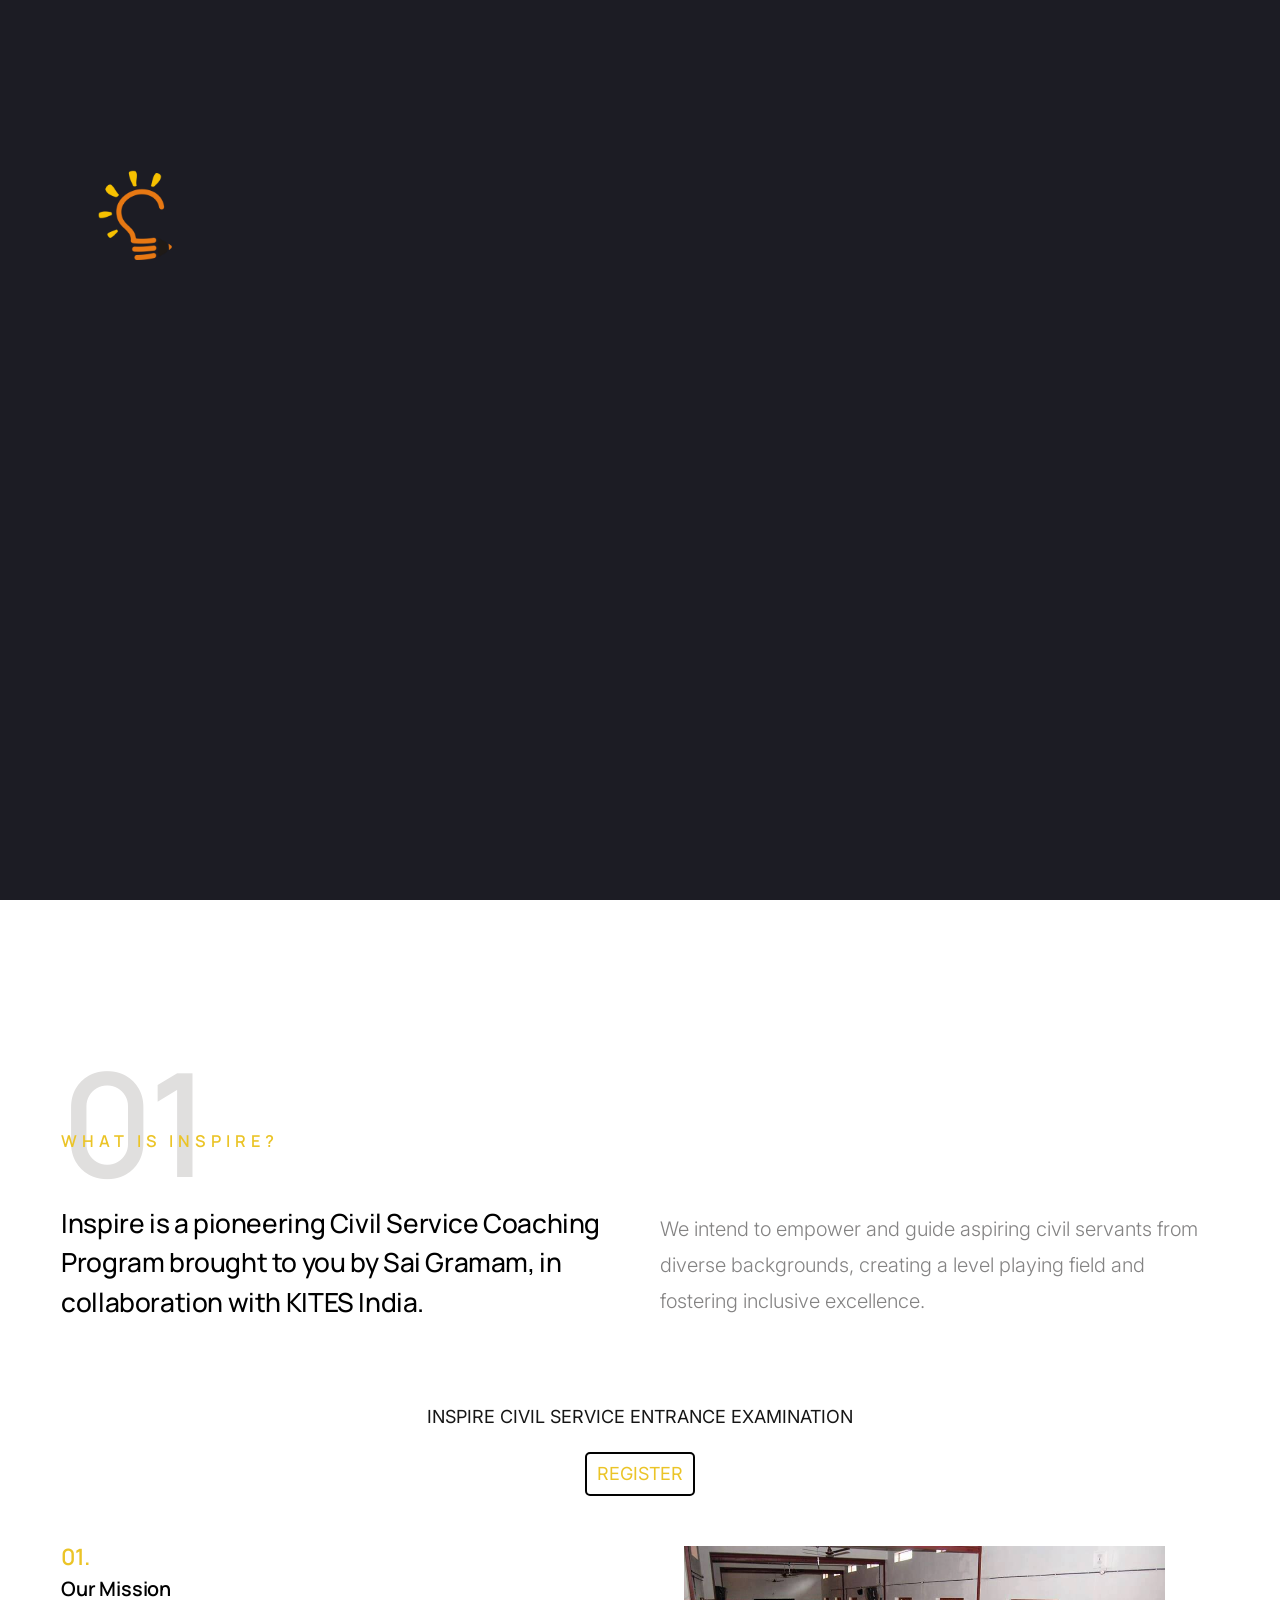
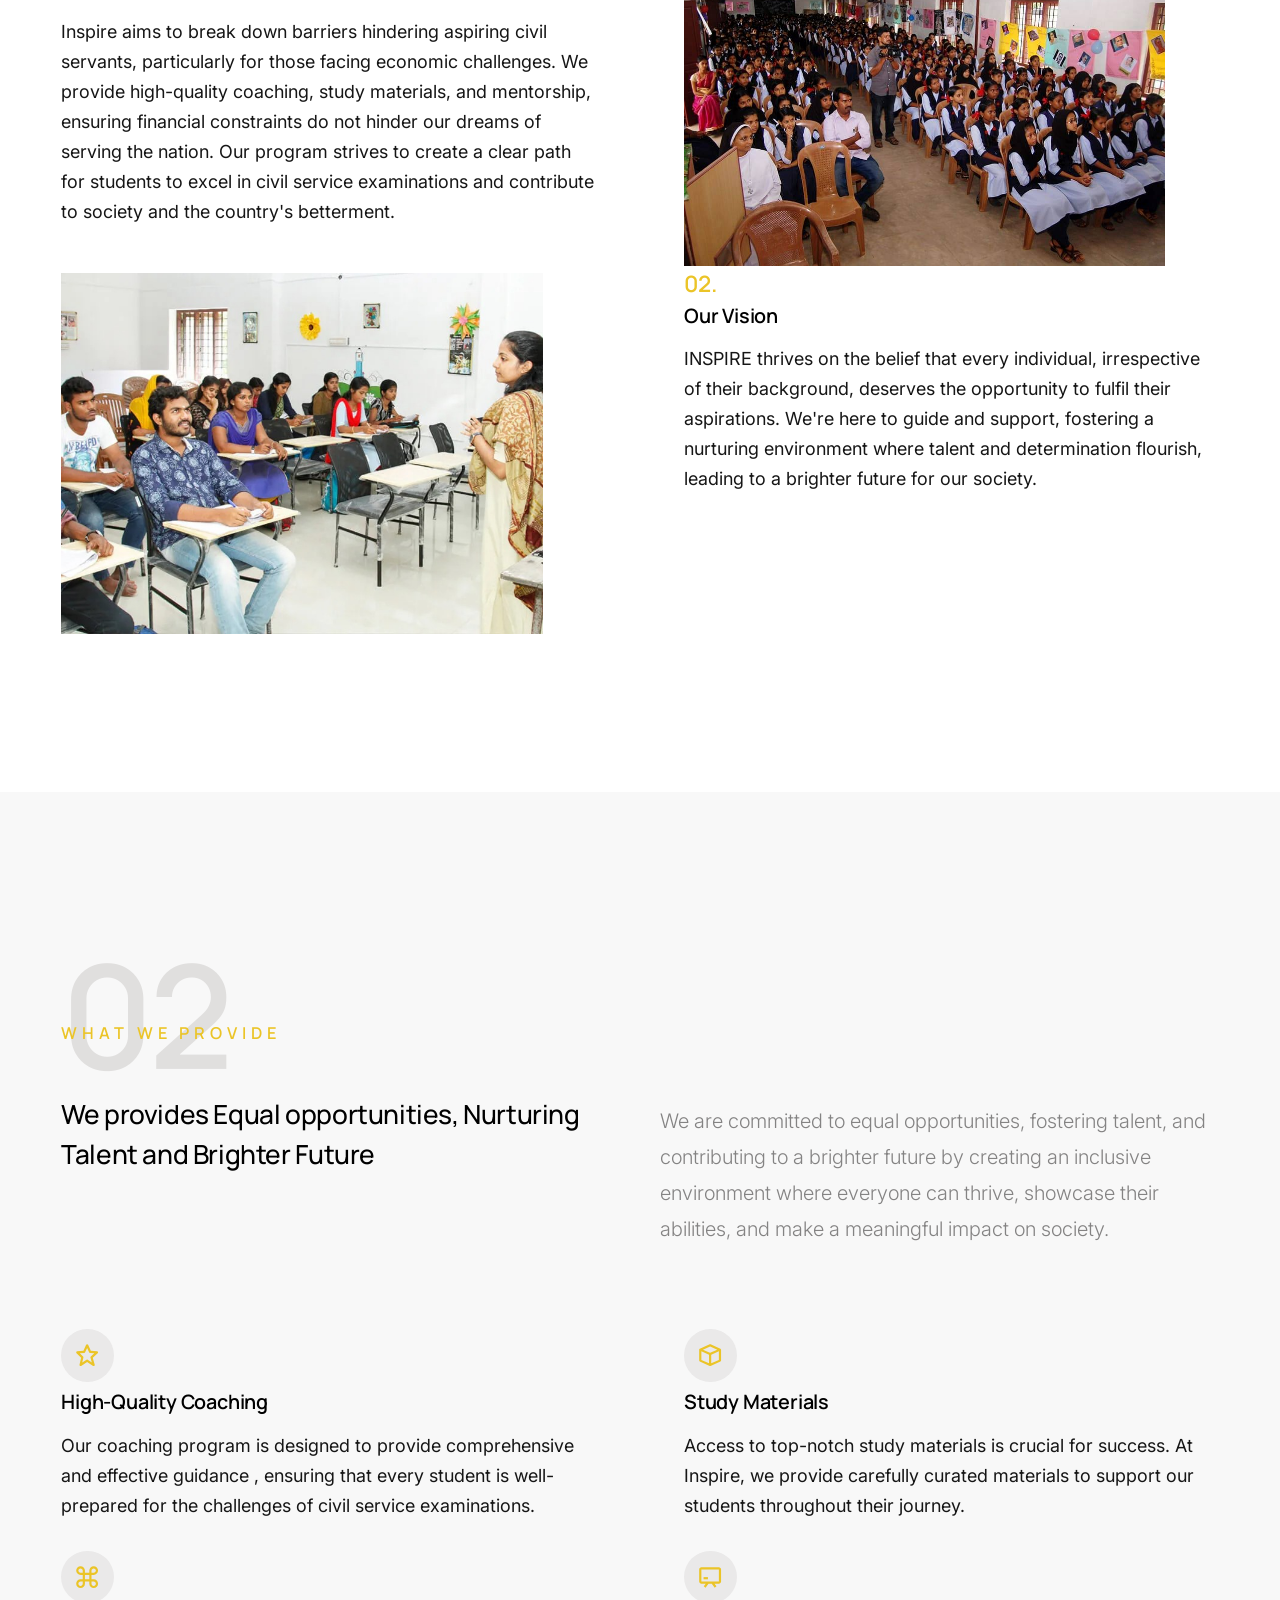
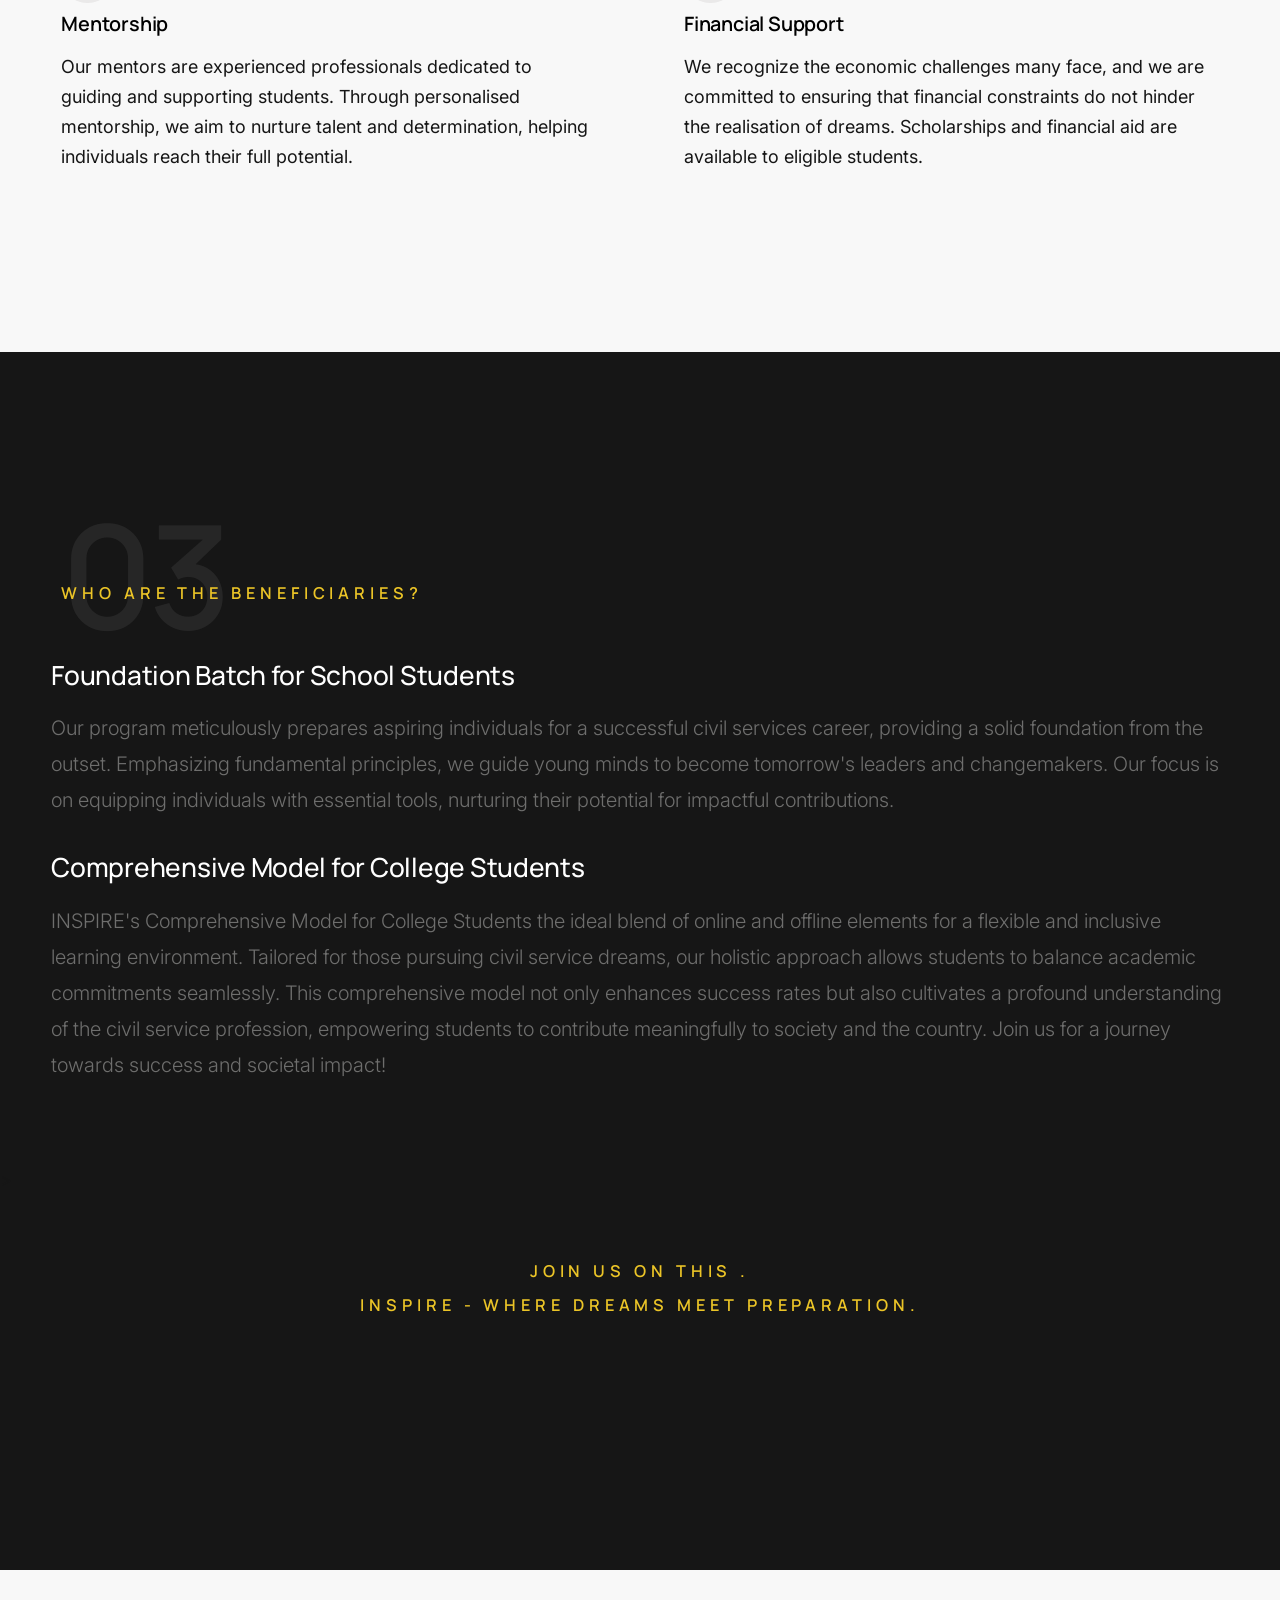
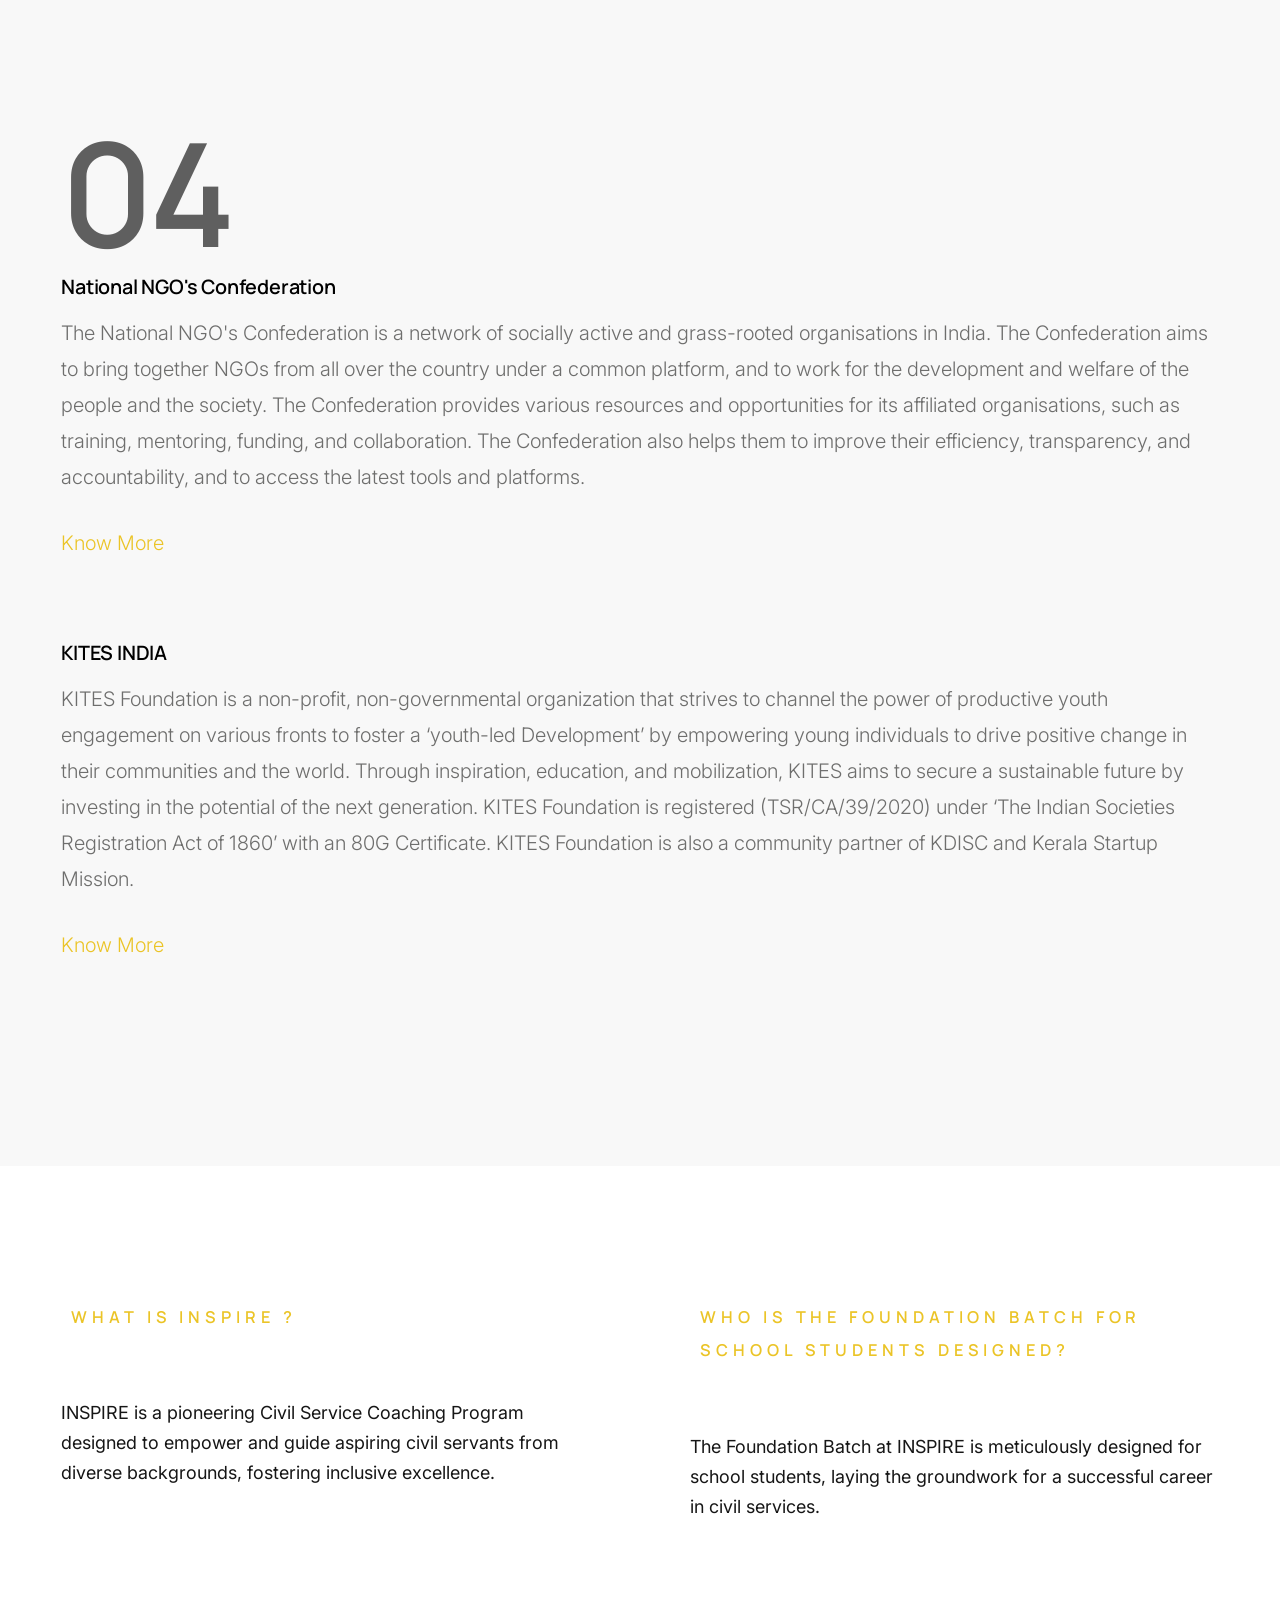
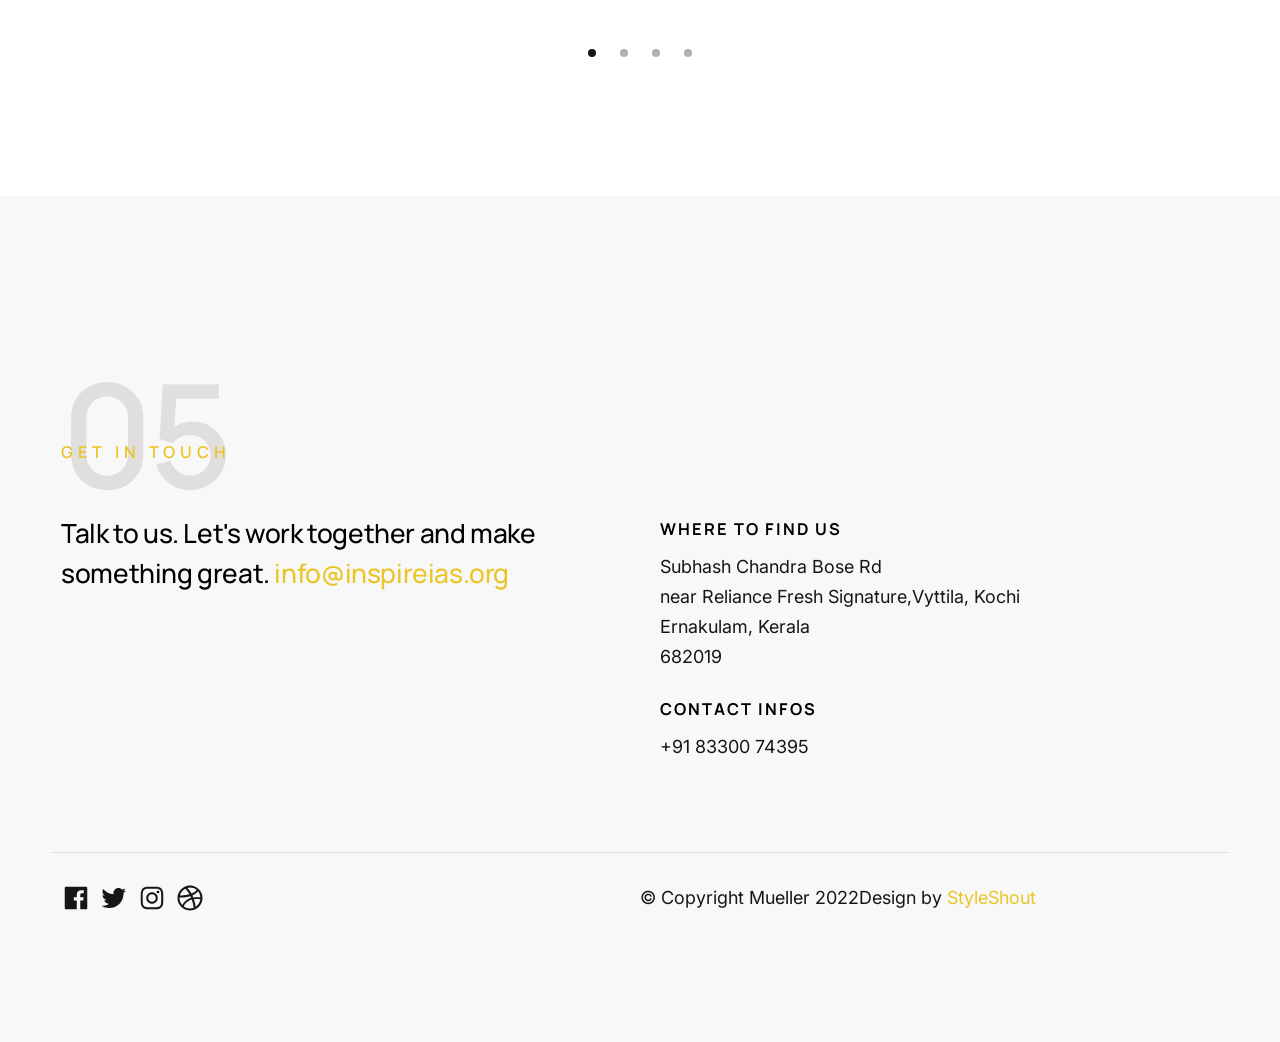
==== commit 4b9dede3: "reg in box" ====
--- a/index.html
+++ b/index.html
@@ -66,7 +66,9 @@
                         <li><a href="#services" class="smoothscroll">Services</a></li>
                         <li><a href="#folio" class="smoothscroll">Work</a></li>
                         <li><a href="#footer" class="smoothscroll">Contact</a></li>
-                        <li><a href="https://docs.google.com/forms/d/e/1FAIpQLSclkXFA0QfSLJiH79pyOTBRhZYb0FCond1gkSNkZ4vdg99LXw/viewform" target="_blank">Exam Registration</a></li>
+                        
+                        <li><a href="https://docs.google.com/forms/d/e/1FAIpQLSclkXFA0QfSLJiH79pyOTBRhZYb0FCond1gkSNkZ4vdg99LXw/viewform" target="_blank" class="button-link">Exam Registration</a></li>
+                    
                     </ul> <!-- s-header__menu-links -->
 
                     
@@ -148,8 +150,8 @@
                  
              
             </div>
-            <P style="text-align: center;">INSPIRE CIVIL SERVICE ENTRANCE EXAMINATION 
-                <a href="https://docs.google.com/forms/d/e/1FAIpQLSclkXFA0QfSLJiH79pyOTBRhZYb0FCond1gkSNkZ4vdg99LXw/viewform">REGISTER</a></P>
+            <P style="text-align: center;">INSPIRE CIVIL SERVICE ENTRANCE EXAMINATION <br>
+                <a href="https://docs.google.com/forms/d/e/1FAIpQLSclkXFA0QfSLJiH79pyOTBRhZYb0FCond1gkSNkZ4vdg99LXw/viewform" class="register_btn">REGISTER</a></P>
                 <div class="row process-list list-block show-ctr block-lg-one-half block-tab-whole">
 
                     <div class="column list-block__item">
--- a/css/styles.css
+++ b/css/styles.css
@@ -3242,6 +3242,40 @@
     transform : rotate(-45deg);
 }
 
+.button-link {
+    display: inline-block;
+    padding: 10px 20px;
+    background-color: rgb(255, 144, 18);
+    color            : transparent;
+   
+    text-decoration: none;
+    border-radius: 15px;
+    margin-left: 200px;
+}
+.register_btn{
+    display: inline-block;
+    padding: 5px 10px;
+    background-color:transparent;
+    border-color: #020202;
+  
+    border-width: 2px;
+   border-style: solid;
+    text-decoration: none;
+    border-radius: 5px;
+    margin-top: 20px;
+    margin-bottom: 20px;
+
+}
+.register_btn:hover{
+    border-color: #7d7a7a;
+    color: rgb(239, 160, 43);
+}
+
+.button-link:hover {
+    background-color: rgb(214, 138, 52);
+    color: black;
+}
+
 /* ------------------------------------------------------------------- 
  * responsive:
  * site-header
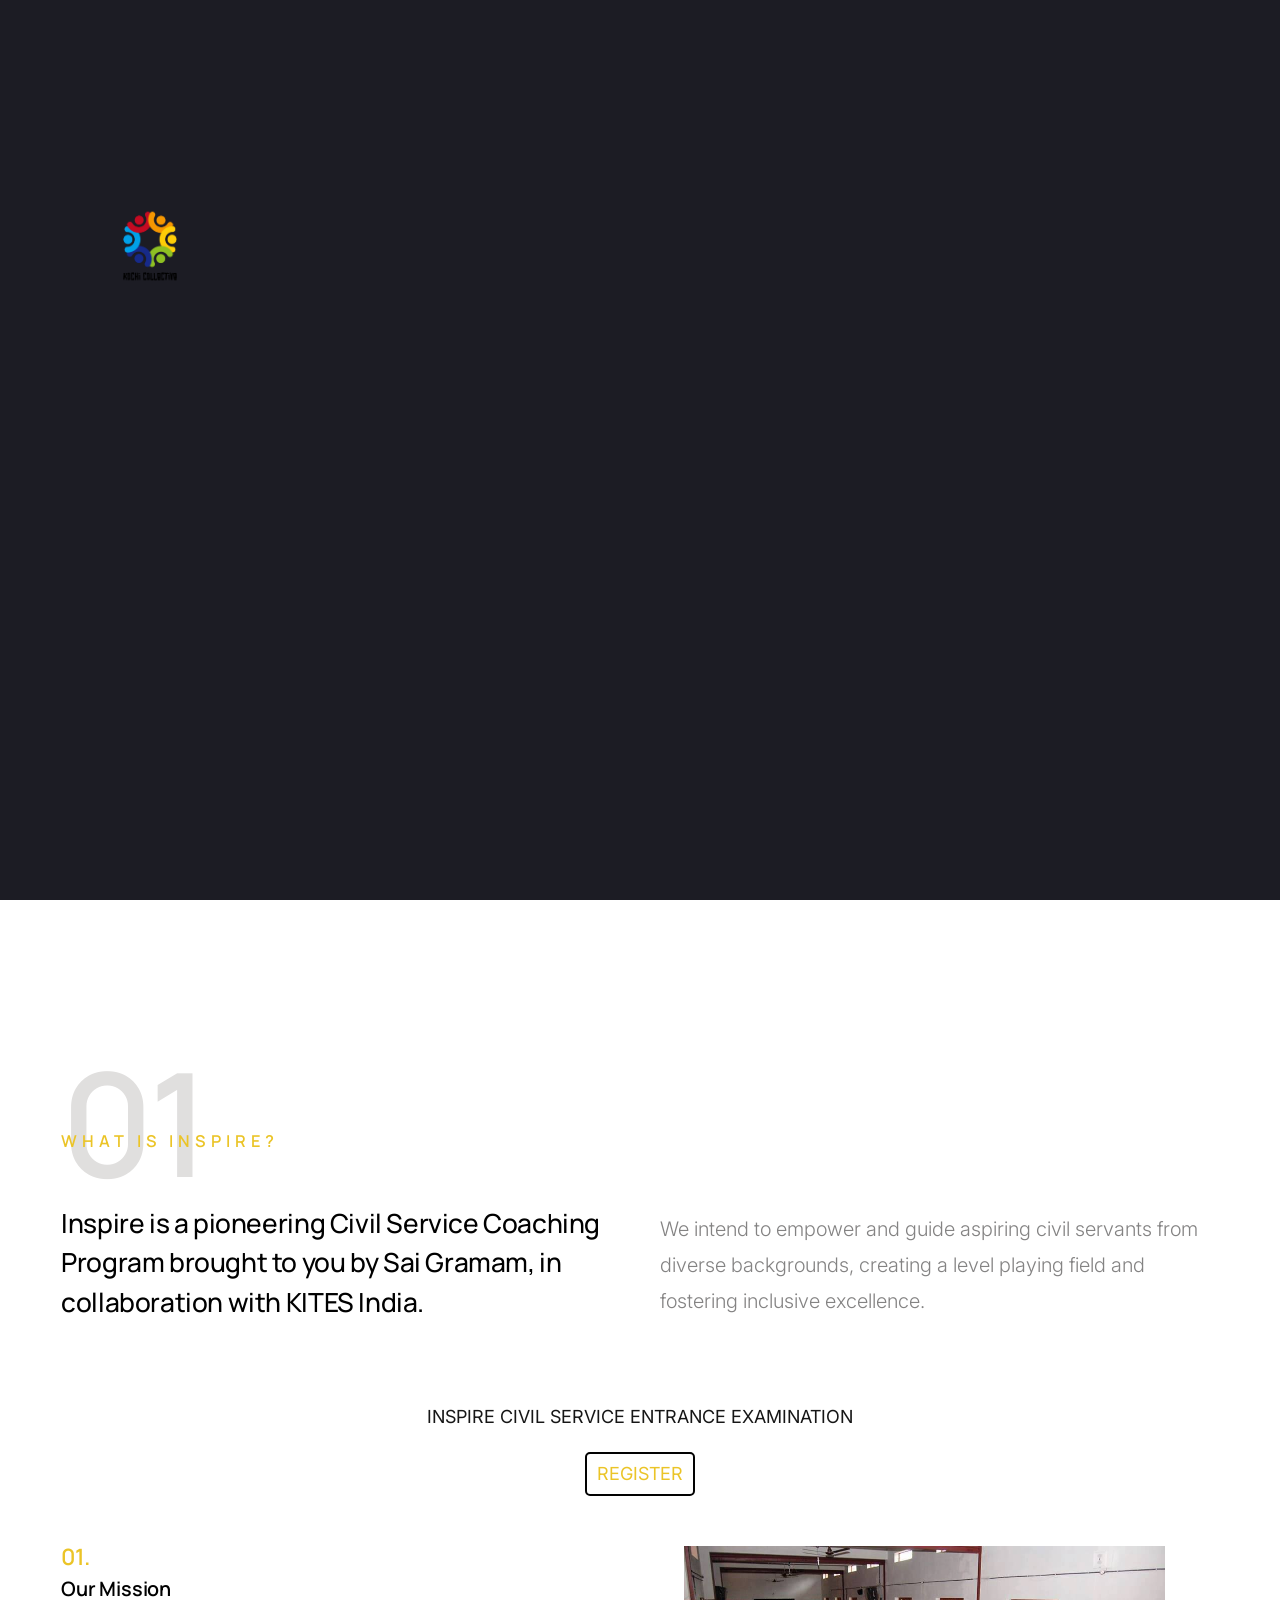
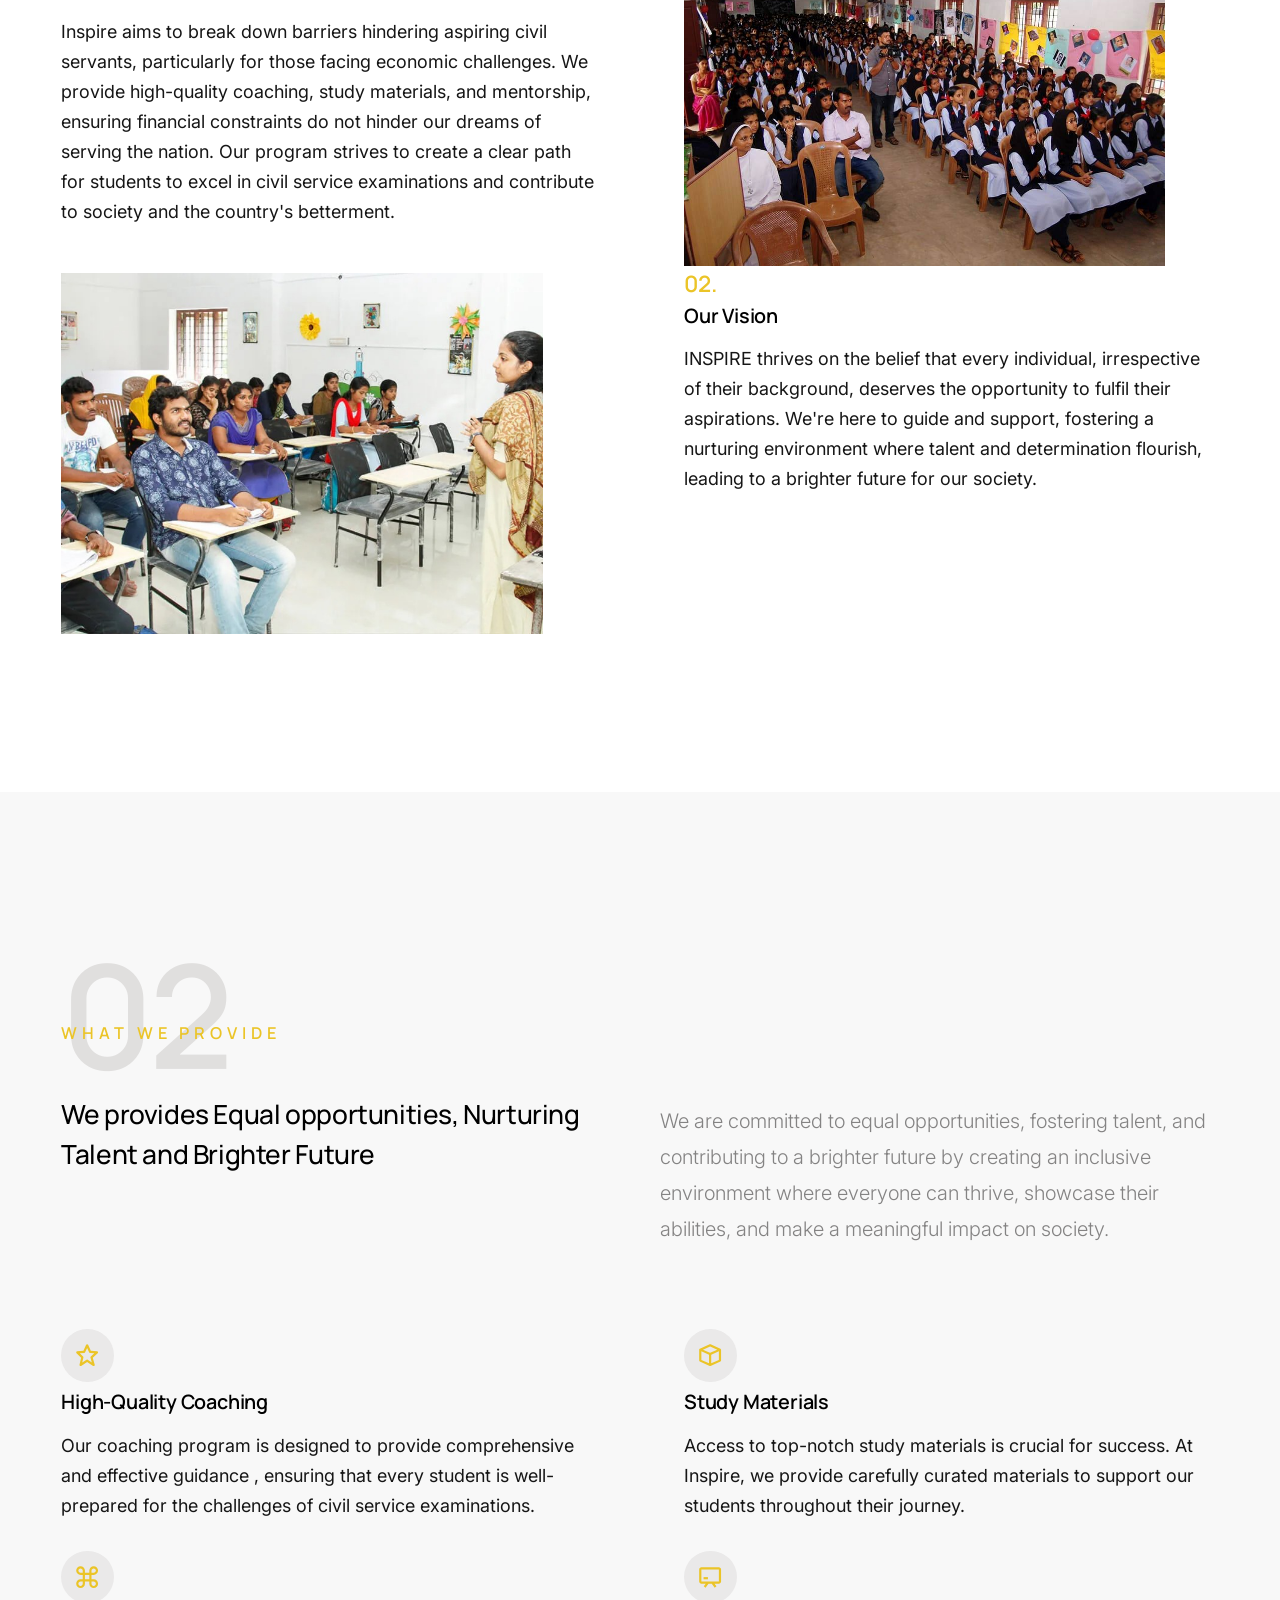
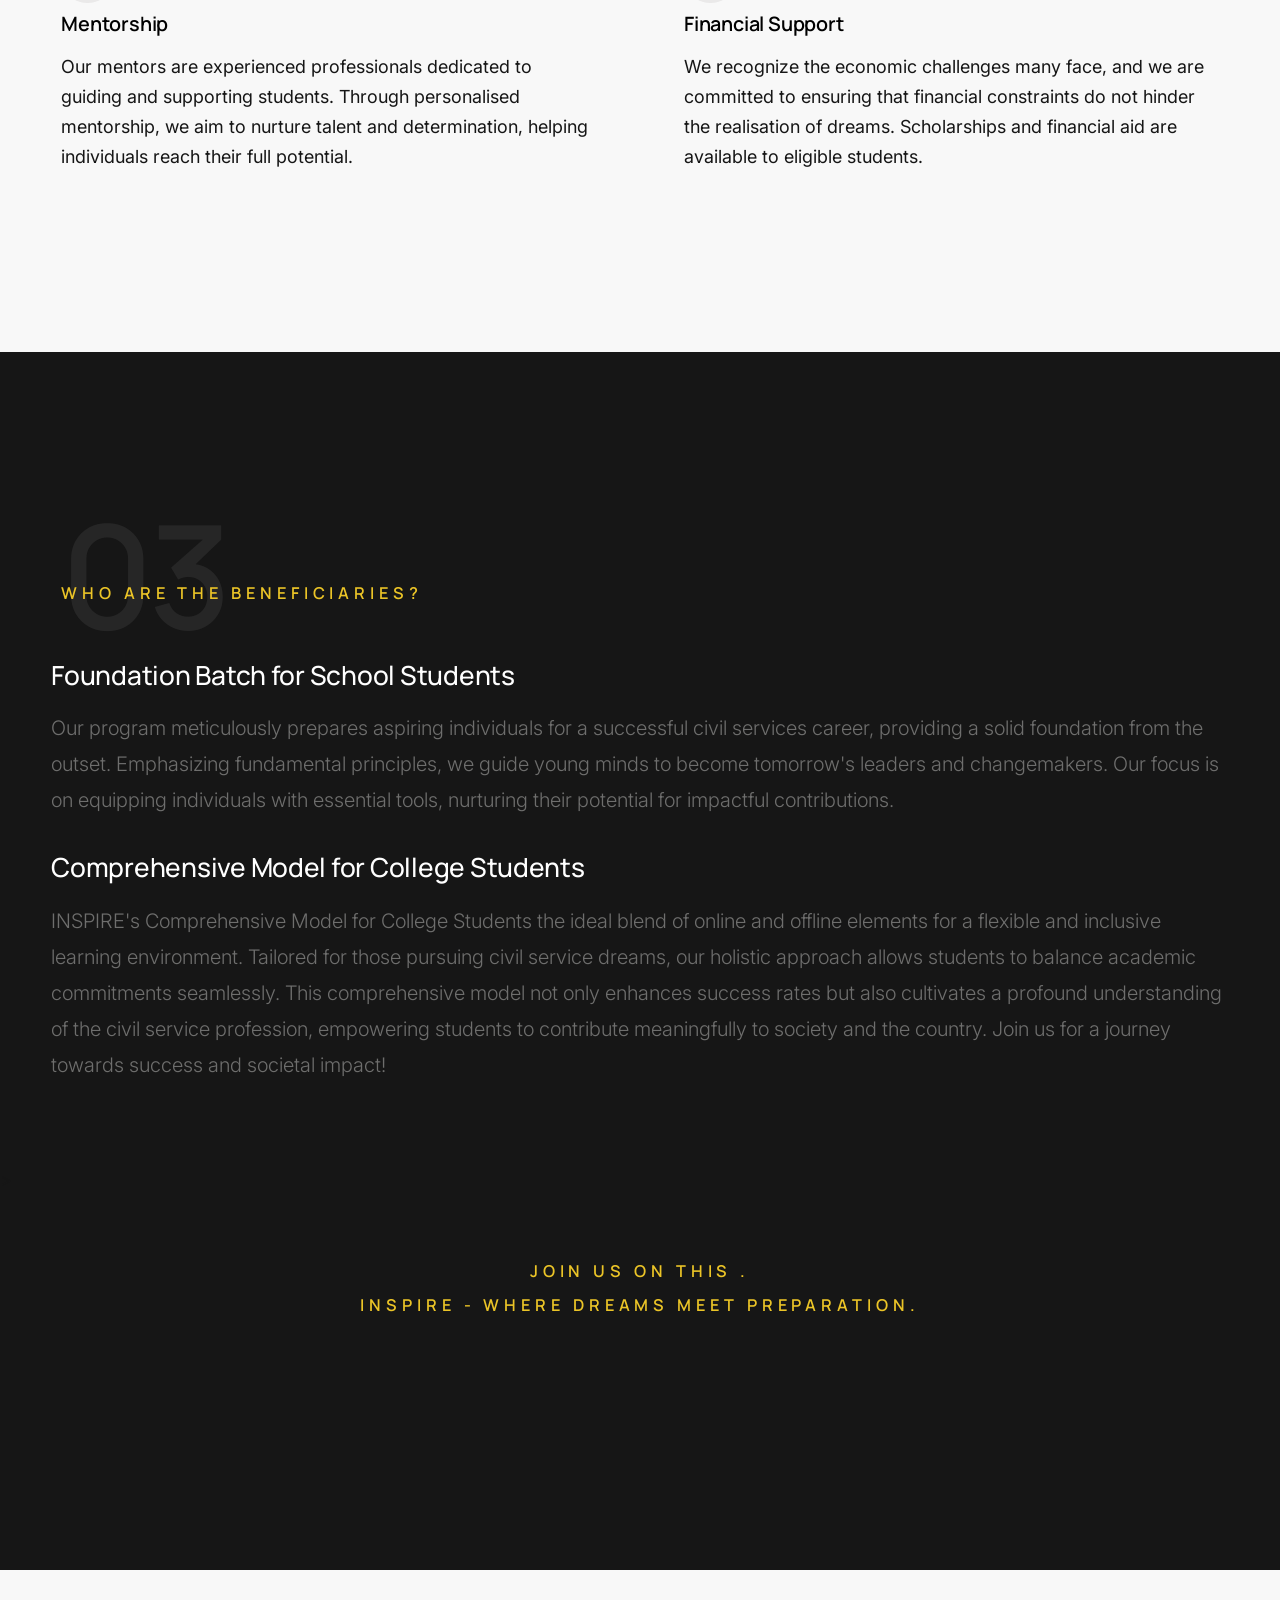
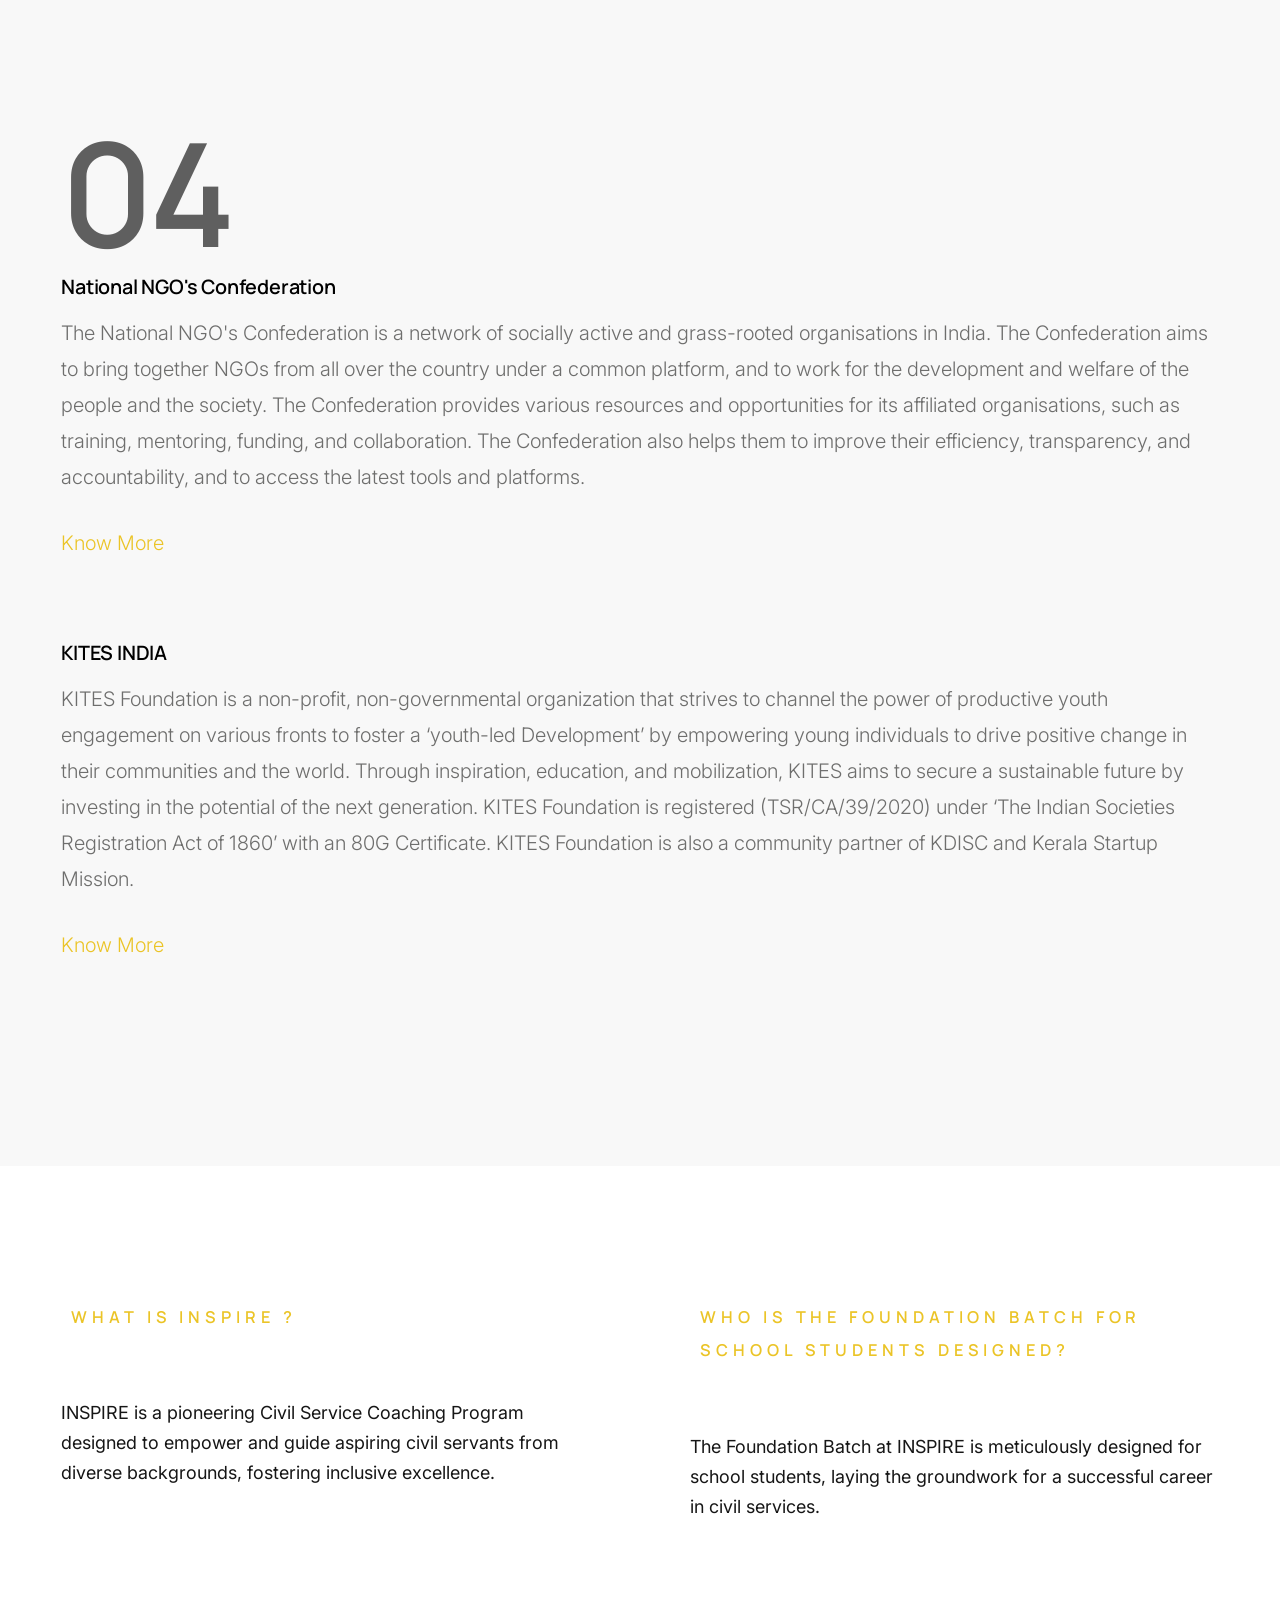
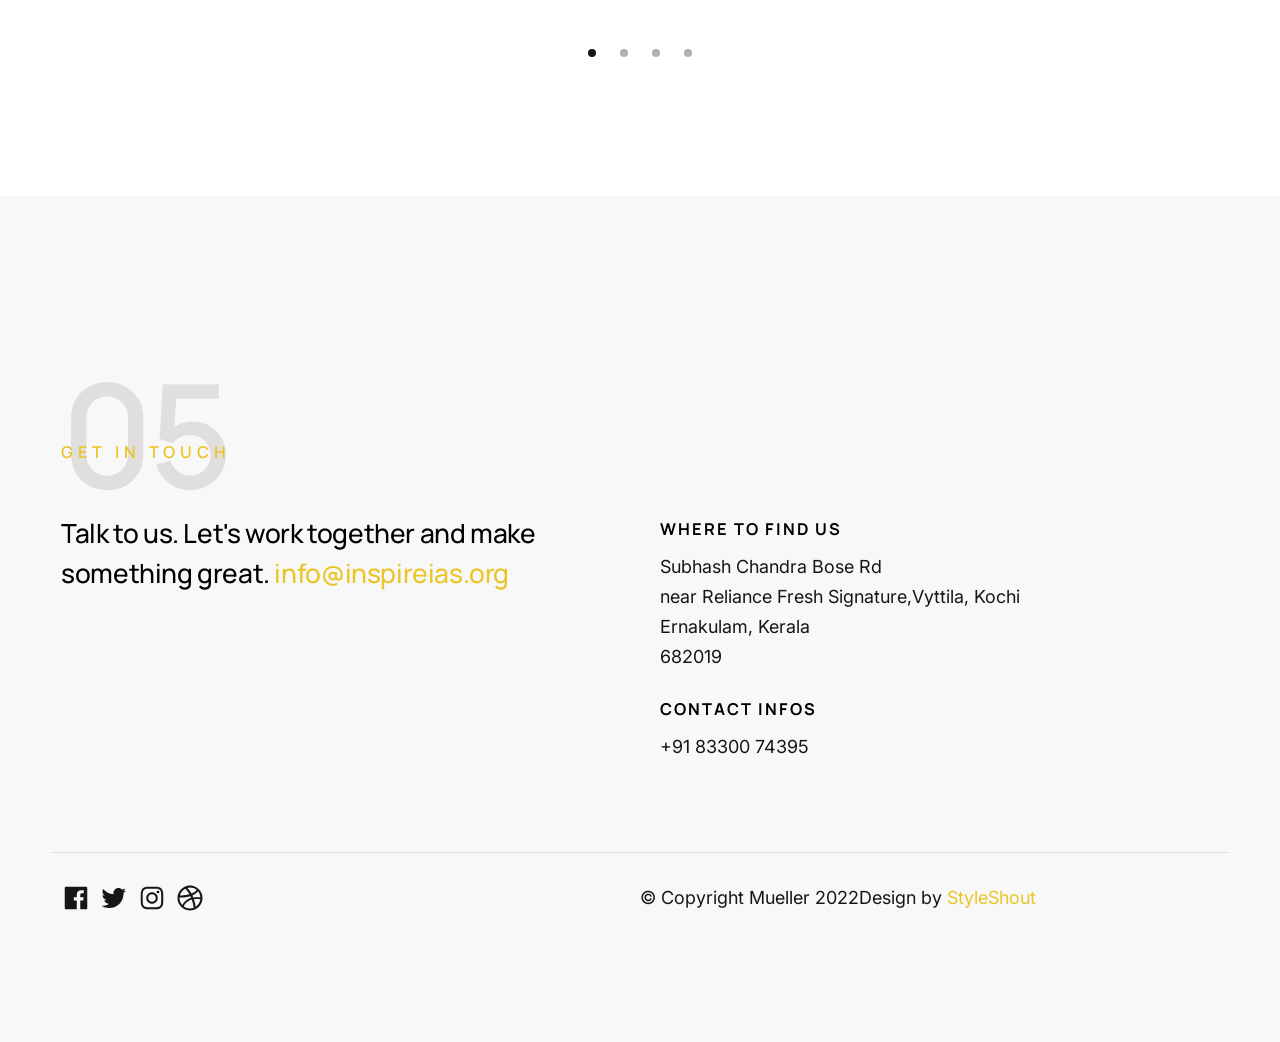
==== commit c6e72463: "logo_changed" ====
--- a/index.html
+++ b/index.html
@@ -7,7 +7,8 @@
     ================================================== -->
     <meta charset="utf-8">
     <meta name="viewport" content="width=device-width, initial-scale=1">
-    <title>Mueller</title>
+    <link rel="icon" href="images/KochiCollective.png" type="image/x-icon">
+    <title>inspire</title>
 
     <script>
         document.documentElement.classList.remove('no-js');
@@ -96,7 +97,7 @@
                     <div class="s-intro__content-bg"></div>
                 
                     <div class="column lg-12 s-intro__content-inner">
-                        <img src="images/inspire_logo.png" alt="Your Logo" class="s-intro__logo">
+                        <img src="images/KochiCollective.png" alt="Your Logo" class="s-intro__logo">
                         <h1 class="s-intro__content-title">
                             INSPIRE<br>
                             A Pioneering Civil <br>
--- a/css/styles.css
+++ b/css/styles.css
@@ -3484,7 +3484,9 @@
     background-image    : url(../images/inspireposter.jpg);
     background-repeat   : no-repeat;
     background-position : center;
-    background-size     :75vh;
+    background-size     :cover;
+    width               :500px ;
+ 
 
     position            : absolute;
     top                 : var(--content-padding-top);
@@ -3522,12 +3524,12 @@
     
 }
     .s-intro__logo {
-        width: 90px; /* Adjust the width as needed */
+        width: 120px; /* Adjust the width as needed */
         height: auto; /* To maintain the aspect ratio */
         position: absolute;
-        top: 170px;
+        top: 186px;
         left: -10px;
-        opacity: 0; 
+        opacity: 0.0005; 
         transition:  opacity 3s ease ; 
     }
     .s-intro__logo.show {
@@ -3706,7 +3708,7 @@
     }
 
     .s-intro__content-bg {
-        width : 440px;
+        width : 525px;
     }
 
     .s-intro__content-title {
